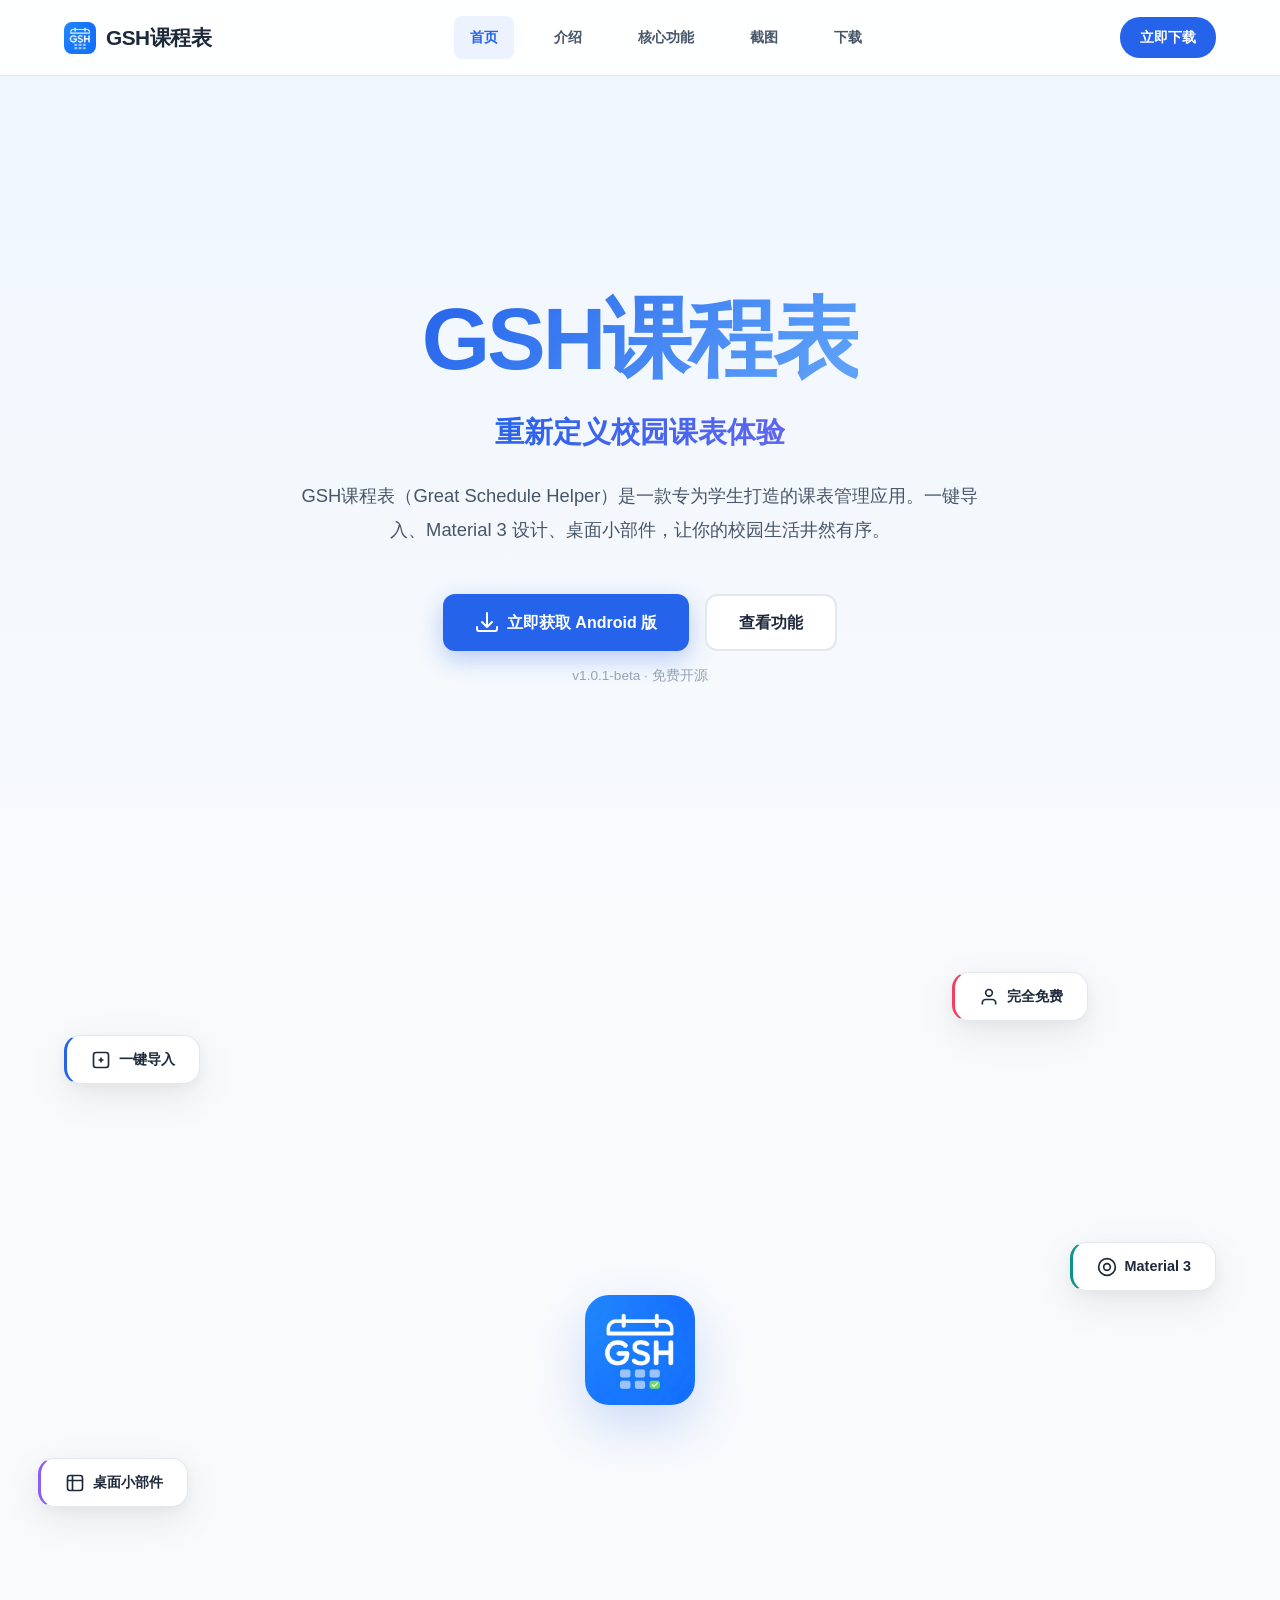
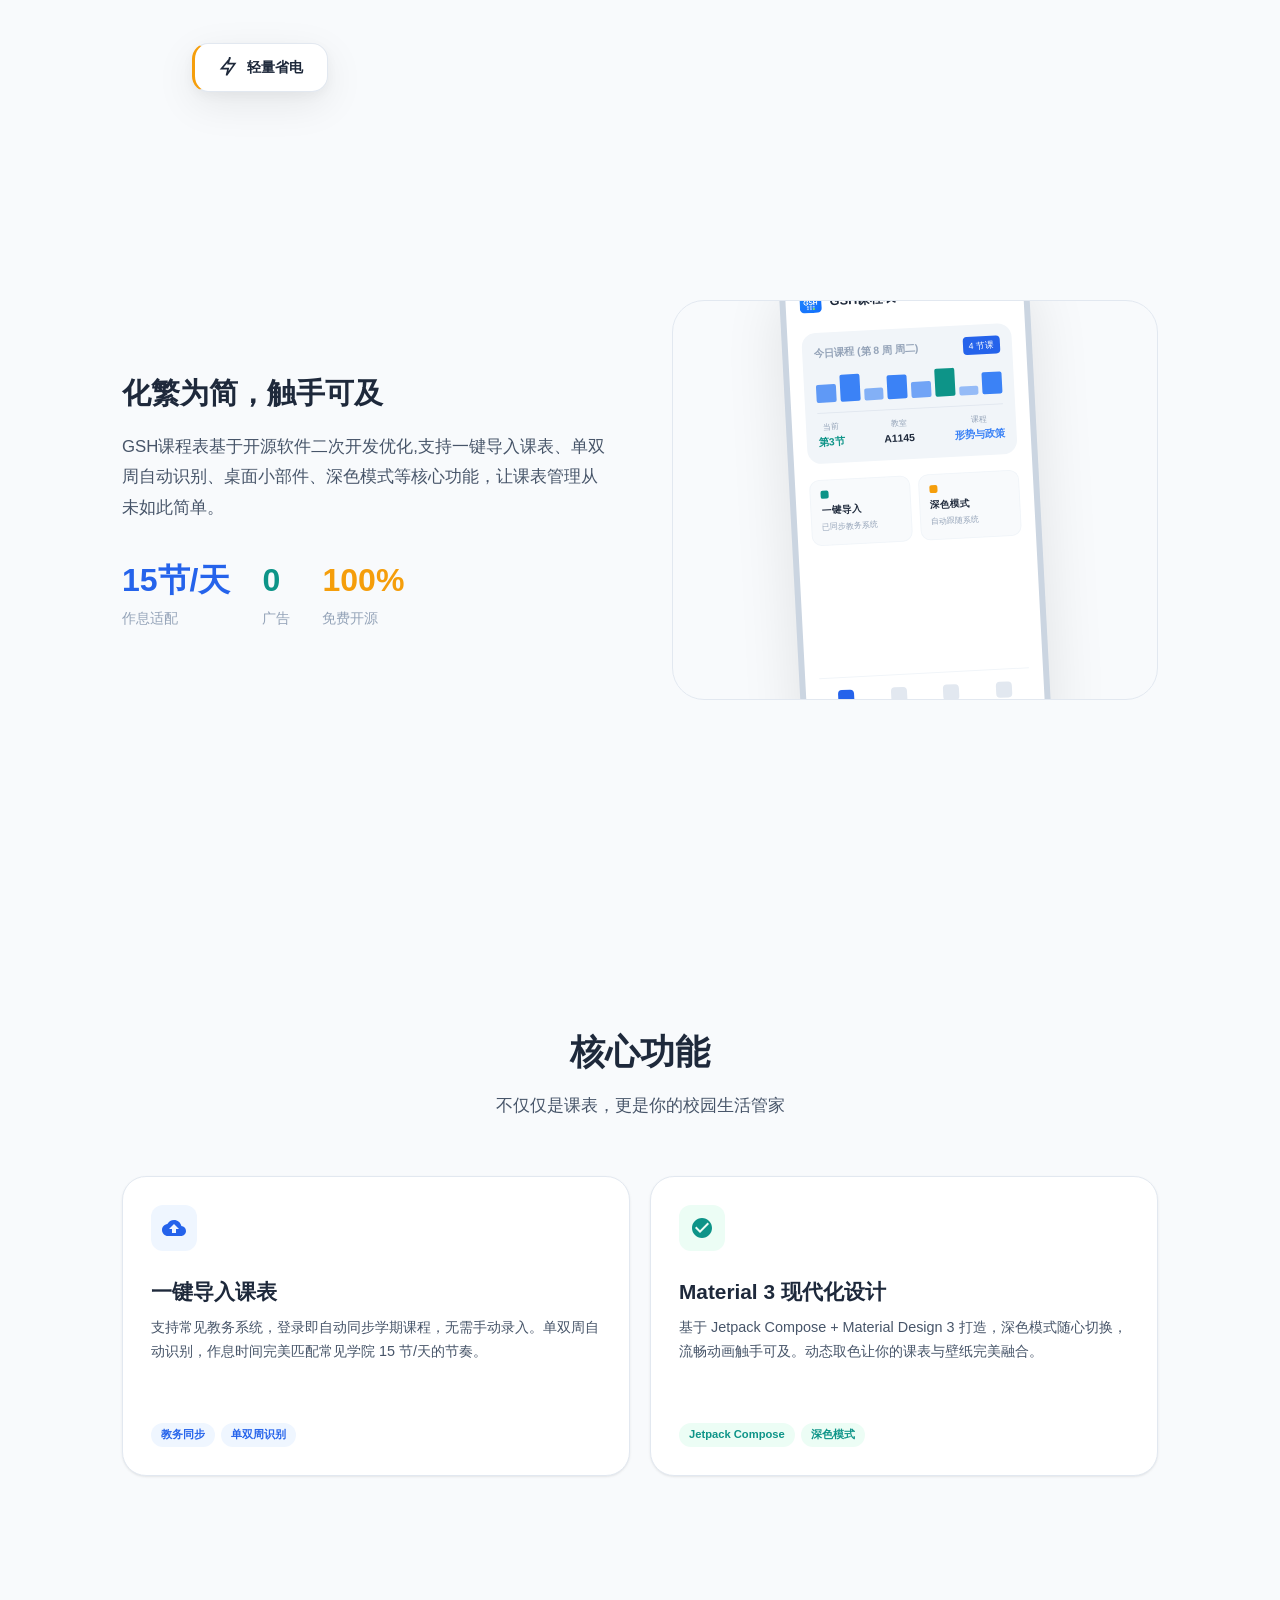
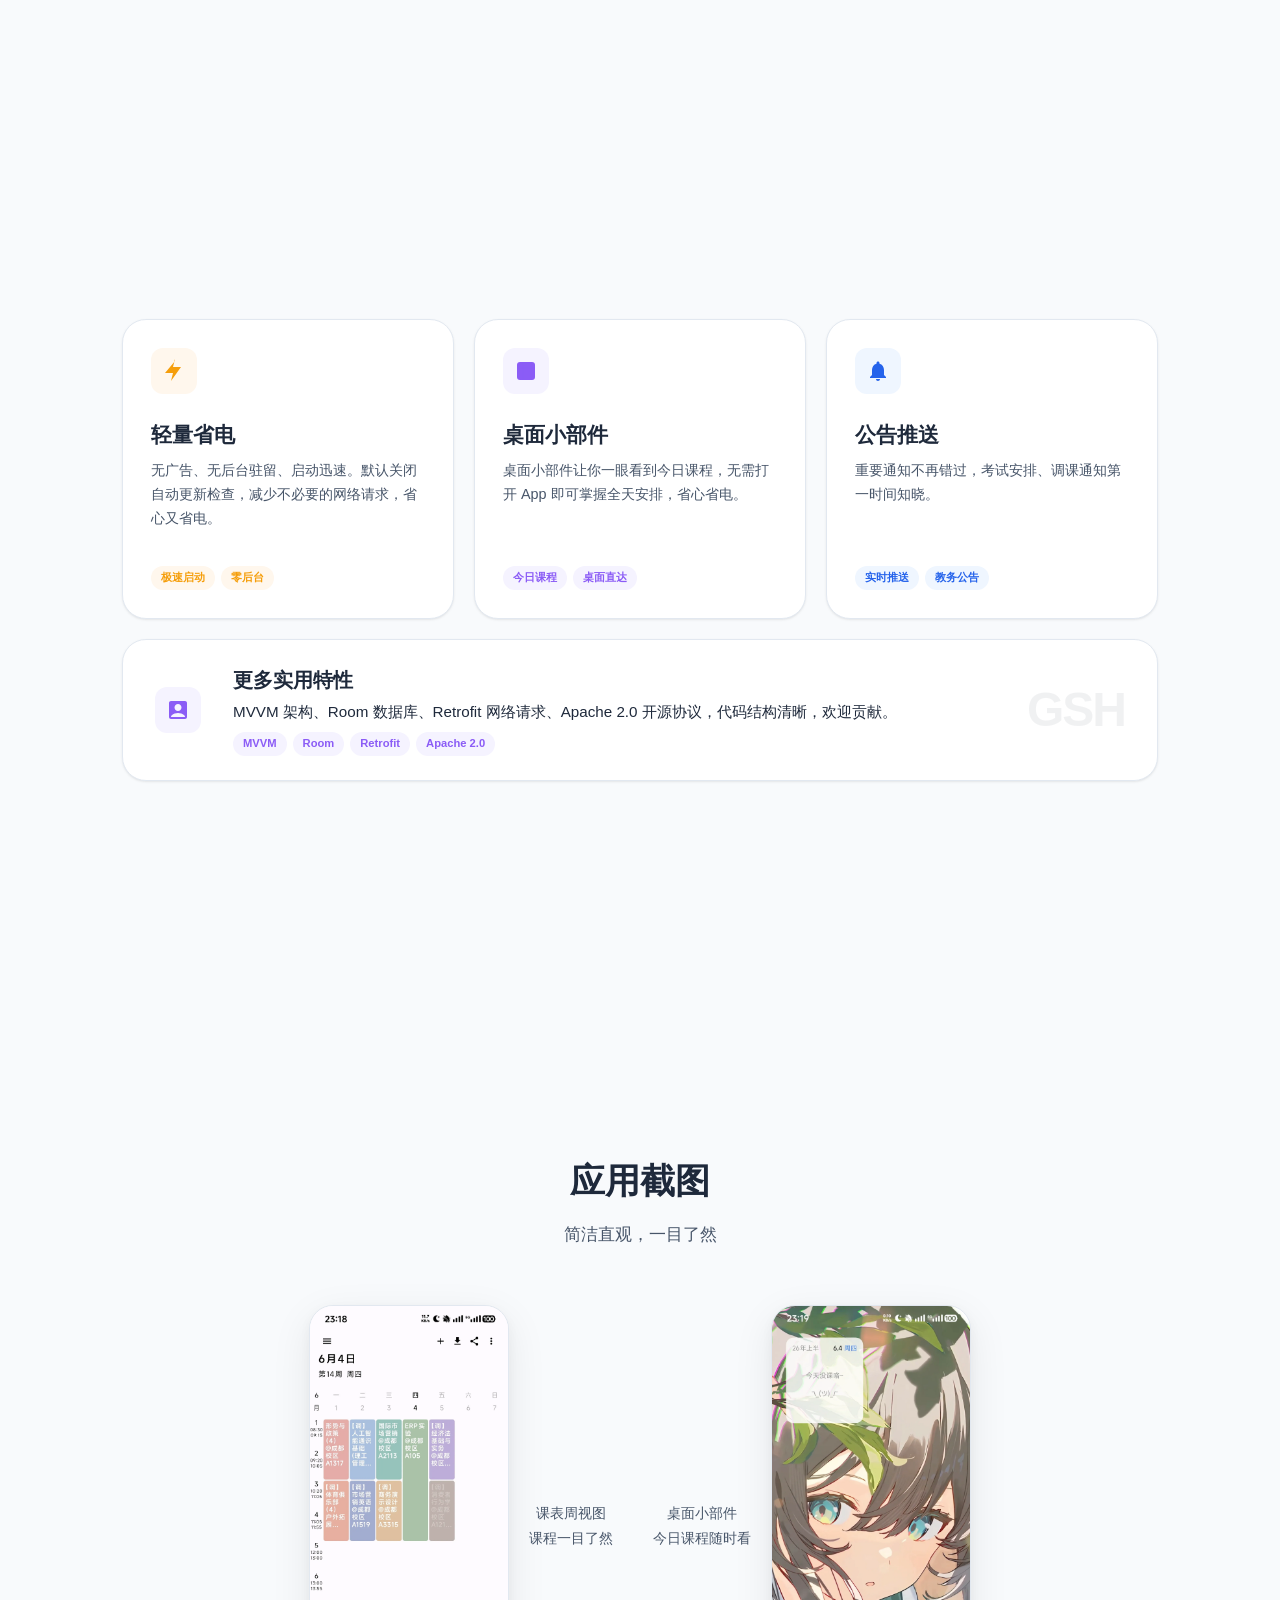
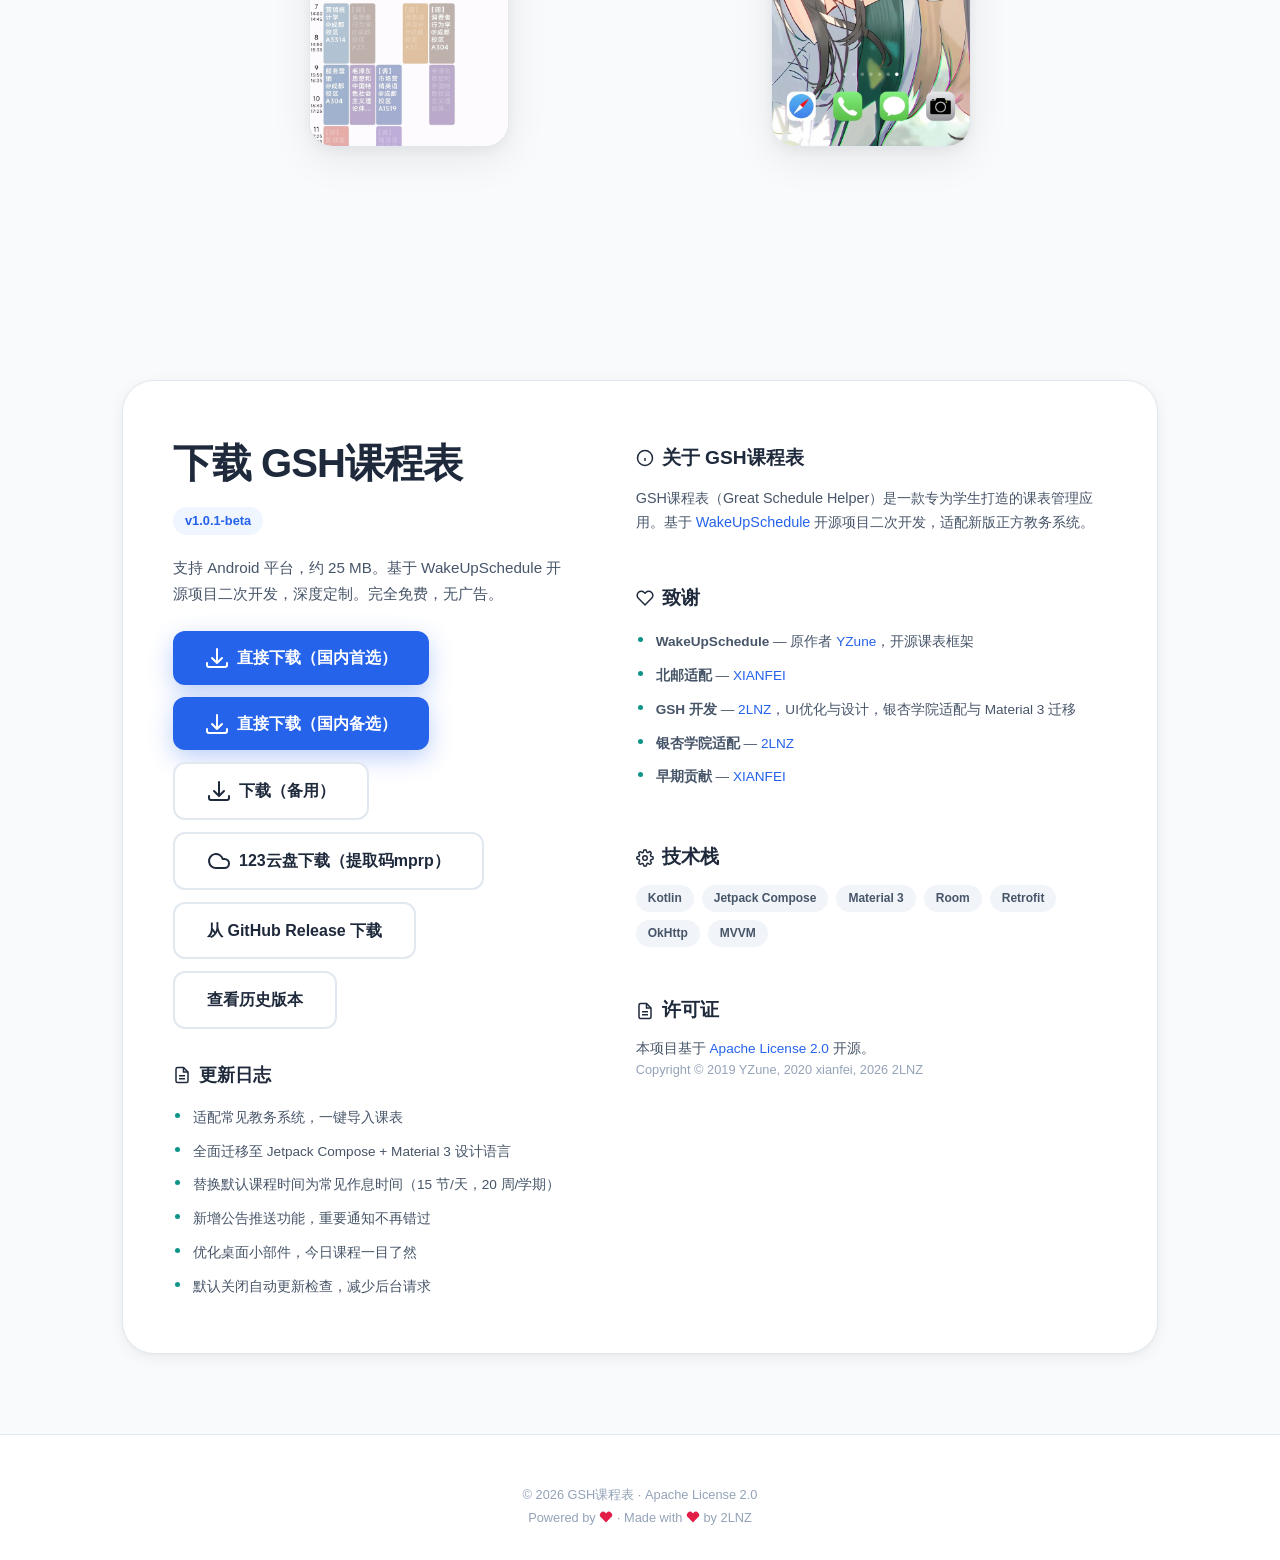
==== docs/index.html @ 8ae4bc7a "官网维护" ====
<!DOCTYPE html>
<html lang="zh-CN">
<head>
  <meta charset="UTF-8">
  <meta name="viewport" content="width=device-width, initial-scale=1.0">
  <meta name="description" content="GSH课程表 — Great Schedule Helper，你的课表助手。一键导入课表，Material 3 设计，轻量省电。">
  <meta property="og:title" content="GSH课程表 — Great Schedule Helper">
  <meta property="og:description" content="你的课表助手，一键导入，Material 3 设计，轻量省电。">
  <meta property="og:image" content="assets/logo.webp">
  <meta property="og:type" content="website">
  <title>GSH课程表 — Great Schedule</title>
  <link rel="icon" type="image/webp" href="assets/logo.webp">
  <!-- Preconnect to external origins -->
  <link rel="preconnect" href="https://apk.2lnz.top">
  <link rel="preconnect" href="https://gsh.2lnz.top">
  <link rel="preconnect" href="https://home.2lnz.top">
  <!-- Preload critical resources -->
  <link rel="preload" href="assets/logo.webp" as="image">
  <link rel="preload" href="css/style.css" as="style">
  <link rel="stylesheet" href="css/style.css">
</head>
<body>

  <!-- Loading Screen -->
  <div class="loader" id="loader">
    <div class="loader-content">
      <span class="loader-text">Welcome<br>Greater Schedule</span>
    </div>
  </div>
  <script>
    // Inline loader close — guaranteed to run, no external dependency
    (function(){
      var l = document.getElementById('loader');
      var done = false;
      function hide() {
        if (done || !l) return;
        done = true;
        l.classList.add('hidden');
        document.body.style.overflow = '';
        setTimeout(function(){ if (l.parentNode) l.parentNode.removeChild(l); }, 600);
      }
      window.addEventListener('load', function(){ setTimeout(hide, 400); });
      setTimeout(hide, 2500);
    })();
  </script>

  <!-- Navigation -->
  <nav class="nav" id="nav">
    <a href="#hero-text" class="nav-brand">
      <img src="assets/logo.webp" alt="GSH" class="nav-logo-img" width="32" height="32">
      <span>GSH课程表</span>
    </a>
    <div class="nav-links" id="navLinks">
      <a href="#hero-text" class="active">首页</a>
      <a href="#about">介绍</a>
      <a href="#features-1">核心功能</a>
      <a href="#screenshots">截图</a>
      <a href="#download-about">下载</a>
    </div>
    <a href="#download-about" class="nav-dl-btn nav-dl-btn-desktop">立即下载</a>
    <button class="hamburger" id="hamburger" aria-label="菜单">
      <span></span><span></span><span></span>
    </button>
  </nav>
  <div class="mobile-nav-overlay" id="mobileOverlay">
    <div class="mobile-nav-panel">
      <a href="#hero-text">首页</a>
      <a href="#about">介绍</a>
      <a href="#features-1">核心功能</a>
      <a href="#screenshots">截图</a>
      <a href="#download-about">下载</a>
      <a href="#download-about" class="mobile-dl-btn">立即下载</a>
    </div>
  </div>

  <main>
    <!-- ====== Page 1: Hero Text ====== -->
    <section id="hero-text" class="hero-text">
      <div class="container">
        <h1><span class="gradient-text">GSH课程表</span></h1>
        <h2>重新定义校园课表体验</h2>
        <p>
          GSH课程表（Great Schedule Helper）是一款专为学生打造的课表管理应用。一键导入、Material 3 设计、桌面小部件，让你的校园生活井然有序。
        </p>
        <div class="cta-container">
          <a href="#download-about" class="btn-primary">
            <svg width="24" height="24" viewBox="0 0 24 24" fill="none" stroke="currentColor" stroke-width="2" stroke-linecap="round" stroke-linejoin="round">
              <path d="M12 17V3m-5 9 5 5 5-5M2 17v2a2 2 0 0 0 2 2h16a2 2 0 0 0 2-2v-2"/>
            </svg>
            立即获取 Android 版
          </a>
          <a href="#features-1" class="btn-secondary">查看功能</a>
        </div>
        <span class="hero-version">v1.0.1-beta · 免费开源</span>
      </div>
    </section>

    <!-- ====== Page 2: Hero Visual ====== -->
    <section id="hero-visual" class="hero-visual-section">
      <div class="container">
        <div class="hero-visual">
          <img src="assets/logo.webp" alt="GSH" class="hero-logo-large" width="110" height="110" fetchpriority="high">
          <div class="feature-badge badge-1">
            <svg width="20" height="20" viewBox="0 0 24 24" fill="none" stroke="currentColor" stroke-width="2"><rect x="3" y="3" width="18" height="18" rx="3"/><path d="M9 12h6M12 9v6"/></svg>
            一键导入
          </div>
          <div class="feature-badge badge-2">
            <svg width="20" height="20" viewBox="0 0 24 24" fill="none" stroke="currentColor" stroke-width="2"><circle cx="12" cy="12" r="10"/><circle cx="12" cy="12" r="4"/></svg>
            Material 3
          </div>
          <div class="feature-badge badge-3">
            <svg width="20" height="20" viewBox="0 0 24 24" fill="none" stroke="currentColor" stroke-width="2"><path d="M13 2L3 14h8l-2 8 10-14h-8l2-8z"/></svg>
            轻量省电
          </div>
          <div class="feature-badge badge-4">
            <svg width="20" height="20" viewBox="0 0 24 24" fill="none" stroke="currentColor" stroke-width="2"><rect x="3" y="3" width="18" height="18" rx="3"/><path d="M3 9h18M9 3v18"/></svg>
            桌面小部件
          </div>
          <div class="feature-badge badge-5">
            <svg width="20" height="20" viewBox="0 0 24 24" fill="none" stroke="currentColor" stroke-width="2"><path d="M20 21v-2a4 4 0 0 0-4-4H8a4 4 0 0 0-4 4v2"/><circle cx="12" cy="7" r="4"/></svg>
            完全免费
          </div>
        </div>
      </div>
    </section>

    <!-- ====== Page 3: About / 介绍 ====== -->
    <section id="about" class="section-padding fade-in">
      <div class="container">
        <div class="about-grid">
          <div>
            <h3>化繁为简，触手可及</h3>
            <p>
              GSH课程表基于开源软件二次开发优化,支持一键导入课表、单双周自动识别、桌面小部件、深色模式等核心功能，让课表管理从未如此简单。
            </p>
            <div class="about-stats">
              <div>
                <div class="stat-value blue">15节/天</div>
                <div class="stat-label">作息适配</div>
              </div>
              <div>
                <div class="stat-value green">0</div>
                <div class="stat-label">广告</div>
              </div>
              <div>
                <div class="stat-value yellow">100%</div>
                <div class="stat-label">免费开源</div>
              </div>
            </div>
          </div>
          <div class="about-phone-mockup">
            <div class="phone-frame">
              <div class="phone-screen-header">
                <div style="display:flex;align-items:center;gap:8px;">
                  <img src="assets/logo.webp" alt="" class="app-icon-sm" width="22" height="22" loading="lazy">
                  <span>GSH课程表</span>
                </div>
                <div class="phone-screen-dots">
                  <div></div><div></div>
                </div>
              </div>
              <div class="phone-schedule-card">
                <div class="card-header">
                  <span>今日课程 (第 8 周 周二)</span>
                  <span class="badge">4 节课</span>
                </div>
                <div style="display:flex;gap:4px;height:30px;align-items:flex-end;margin-bottom:10px;">
                  <div style="flex:1;height:60%;background:#3B82F6;border-radius:2px;opacity:0.8;"></div>
                  <div style="flex:1;height:90%;background:#3B82F6;border-radius:2px;"></div>
                  <div style="flex:1;height:40%;background:#3B82F6;border-radius:2px;opacity:0.6;"></div>
                  <div style="flex:1;height:80%;background:#3B82F6;border-radius:2px;"></div>
                  <div style="flex:1;height:55%;background:#3B82F6;border-radius:2px;opacity:0.7;"></div>
                  <div style="flex:1;height:95%;background:#0D9488;border-radius:2px;"></div>
                  <div style="flex:1;height:30%;background:#3B82F6;border-radius:2px;opacity:0.5;"></div>
                  <div style="flex:1;height:75%;background:#3B82F6;border-radius:2px;"></div>
                </div>
                <div class="phone-schedule-row">
                  <div>
                    <p>当前</p>
                    <p style="color:#0D9488;">第3节</p>
                  </div>
                  <div>
                    <p>教室</p>
                    <p>A1145</p>
                  </div>
                  <div>
                    <p>课程</p>
                    <p style="color:#3B82F6;">形势与政策</p>
                  </div>
                </div>
              </div>
              <div class="phone-quick-actions">
                <div class="phone-quick-action">
                  <div class="dot dot-green"></div>
                  <span>一键导入</span>
                  <span>已同步教务系统</span>
                </div>
                <div class="phone-quick-action">
                  <div class="dot dot-yellow"></div>
                  <span>深色模式</span>
                  <span>自动跟随系统</span>
                </div>
              </div>
              <div class="phone-bottom-nav">
                <div class="active"></div>
                <div></div>
                <div></div>
                <div></div>
              </div>
            </div>
          </div>
        </div>
      </div>
    </section>

    <!-- ====== Page 4: Features Row 1 (一键导入 + Material 3) ====== -->
    <section id="features-1" class="features-page">
      <div class="container">
        <div class="section-title fade-in">
          <h2>核心功能</h2>
          <p>不仅仅是课表，更是你的校园生活管家</p>
        </div>
        <div class="grid-features">
          <div class="feature-card card-6 fade-in">
            <div class="feature-icon blue">
              <svg width="24" height="24" viewBox="0 0 24 24" fill="currentColor"><path d="M19.35 10.04C18.67 6.59 15.64 4 12 4 9.11 4 6.6 5.64 5.35 8.04 2.34 8.36 0 10.91 0 14c0 3.31 2.69 6 6 6h13c2.76 0 5-2.24 5-5 0-2.64-2.05-4.78-4.65-4.96zM14 13v4h-4v-4H7l5-5 5 5h-3z"/></svg>
            </div>
            <h3>一键导入课表</h3>
            <p>支持常见教务系统，登录即自动同步学期课程，无需手动录入。单双周自动识别，作息时间完美匹配常见学院 15 节/天的节奏。</p>
            <div class="feature-tags">
              <span class="tag tag-blue">教务同步</span>
              <span class="tag tag-blue">单双周识别</span>
            </div>
          </div>
          <div class="feature-card card-6 fade-in">
            <div class="feature-icon green">
              <svg width="24" height="24" viewBox="0 0 24 24" fill="currentColor"><path d="M12 2C6.48 2 2 6.48 2 12s4.48 10 10 10 10-4.48 10-10S17.52 2 12 2zm-2 15l-5-5 1.41-1.41L10 14.17l7.59-7.59L19 8l-9 9z"/></svg>
            </div>
            <h3>Material 3 现代化设计</h3>
            <p>基于 Jetpack Compose + Material Design 3 打造，深色模式随心切换，流畅动画触手可及。动态取色让你的课表与壁纸完美融合。</p>
            <div class="feature-tags">
              <span class="tag tag-green">Jetpack Compose</span>
              <span class="tag tag-green">深色模式</span>
            </div>
          </div>
        </div>
      </div>
    </section>

    <!-- ====== Page 5: Features Row 2 (轻量省电 + 桌面小部件 + 公告推送 + 更多) ====== -->
    <section id="features-2" class="features-page">
      <div class="container">
        <div class="grid-features">
          <div class="feature-card card-4 fade-in">
            <div class="feature-icon orange">
              <svg width="24" height="24" viewBox="0 0 24 24" fill="currentColor"><path d="M13 2L3 14h8l-2 8 10-14h-8l2-8z"/></svg>
            </div>
            <h3>轻量省电</h3>
            <p>无广告、无后台驻留、启动迅速。默认关闭自动更新检查，减少不必要的网络请求，省心又省电。</p>
            <div class="feature-tags">
              <span class="tag tag-orange">极速启动</span>
              <span class="tag tag-orange">零后台</span>
            </div>
          </div>
          <div class="feature-card card-4 fade-in">
            <div class="feature-icon purple">
              <svg width="24" height="24" viewBox="0 0 24 24" fill="currentColor"><rect x="3" y="3" width="18" height="18" rx="3"/><path d="M3 9h18M9 3v18" fill="none" stroke="currentColor" stroke-width="1.5"/></svg>
            </div>
            <h3>桌面小部件</h3>
            <p>桌面小部件让你一眼看到今日课程，无需打开 App 即可掌握全天安排，省心省电。</p>
            <div class="feature-tags">
              <span class="tag tag-purple">今日课程</span>
              <span class="tag tag-purple">桌面直达</span>
            </div>
          </div>
          <div class="feature-card card-4 fade-in">
            <div class="feature-icon blue">
              <svg width="24" height="24" viewBox="0 0 24 24" fill="currentColor"><path d="M12 22c1.1 0 2-.9 2-2h-4c0 1.1.89 2 2 2zm6-6v-5c0-3.07-1.64-5.64-4.5-6.32V4c0-.83-.67-1.5-1.5-1.5s-1.5.67-1.5 1.5v.68C7.63 5.36 6 7.92 6 11v5l-2 2v1h16v-1l-2-2z"/></svg>
            </div>
            <h3>公告推送</h3>
            <p>重要通知不再错过，考试安排、调课通知第一时间知晓。</p>
            <div class="feature-tags">
              <span class="tag tag-blue">实时推送</span>
              <span class="tag tag-blue">教务公告</span>
            </div>
          </div>
          <div class="feature-card card-12 fade-in" style="min-height:auto;padding:1.5rem 2rem;">
            <div style="display:flex;align-items:center;width:100%;gap:2rem;">
              <div class="feature-icon purple" style="margin-bottom:0;">
                <svg width="24" height="24" viewBox="0 0 24 24" fill="currentColor"><path d="M19 3H5c-1.1 0-2 .9-2 2v14c0 1.1.9 2 2 2h14c1.1 0 2-.9 2-2V5c0-1.1-.9-2-2-2zm-7 3c1.93 0 3.5 1.57 3.5 3.5S13.93 13 12 13s-3.5-1.57-3.5-3.5S10.07 6 12 6zm7 13H5v-.23c0-.62.28-1.2.76-1.58C7.47 15.82 9.64 15 12 15s4.53.82 6.24 2.19c.48.38.76.97.76 1.58V19z"/></svg>
              </div>
              <div style="flex:1;">
                <h3 style="font-size:1.25rem;margin-bottom:0.25rem;">更多实用特性</h3>
                <p style="margin-bottom:8px;font-size:0.95rem;">MVVM 架构、Room 数据库、Retrofit 网络请求、Apache 2.0 开源协议，代码结构清晰，欢迎贡献。</p>
                <div class="feature-tags">
                  <span class="tag tag-purple">MVVM</span>
                  <span class="tag tag-purple">Room</span>
                  <span class="tag tag-purple">Retrofit</span>
                  <span class="tag tag-purple">Apache 2.0</span>
                </div>
              </div>
              <span style="font-weight:900;opacity:0.06;font-size:3rem;line-height:1;letter-spacing:-2px;flex-shrink:0;color:#1E293B;">GSH</span>
            </div>
          </div>
        </div>
      </div>
    </section>

    <!-- ====== Page 6: Screenshots ====== -->
    <section id="screenshots" class="snap-page">
      <div class="container">
        <div class="section-title fade-in">
          <h2>应用截图</h2>
          <p>简洁直观，一目了然</p>
        </div>
        <div class="screenshots-row">
          <div class="shot-group">
            <div class="screenshot-card">
              <img src="assets/001.webp" alt="GSH课程表 截图一" width="200" height="356" loading="lazy" onerror="this.style.display='none';this.nextElementSibling.style.display='flex'">
              <div class="screenshot-placeholder" style="display:none">001.jpg</div>
            </div>
            <div class="shot-label">课表周视图<br>课程一目了然</div>
          </div>
          <div class="shot-group">
            <div class="shot-label">桌面小部件<br>今日课程随时看</div>
            <div class="screenshot-card">
              <img src="assets/002.webp" alt="GSH课程表 截图二" width="200" height="356" loading="lazy" onerror="this.style.display='none';this.nextElementSibling.style.display='flex'">
              <div class="screenshot-placeholder" style="display:none">002.jpg</div>
            </div>
          </div>
        </div>
      </div>
    </section>

    <!-- ====== Page 7: Download + About ====== -->
    <section id="download-about" class="snap-page">
      <div class="container">
        <div class="final-download-grid fade-in">
          <!-- Left: Download -->
          <div class="download-info">
            <h2>下载 GSH课程表</h2>
            <span class="version-badge">v1.0.1-beta</span>
            <p>
              支持 Android 平台，约 25 MB。基于 WakeUpSchedule 开源项目二次开发，深度定制。完全免费，无广告。
            </p>
            <div class="download-actions">
              <a href="https://apk.2lnz.top/%E5%BD%93%E5%89%8D%E7%89%88%E6%9C%AC.apk" class="btn-primary" target="_blank" rel="noopener">
                <svg width="24" height="24" viewBox="0 0 24 24" fill="none" stroke="currentColor" stroke-width="2" stroke-linecap="round" stroke-linejoin="round"><path d="M12 17V3m-5 9 5 5 5-5M2 17v2a2 2 0 0 0 2 2h16a2 2 0 0 0 2-2v-2"/></svg>
                直接下载（国内首选）
              </a>
              <a href="https://gsh.2lnz.top/%E6%9C%80%E6%96%B0%E7%89%88%E6%9C%AC.apk" class="btn-primary" target="_blank" rel="noopener">
                <svg width="24" height="24" viewBox="0 0 24 24" fill="none" stroke="currentColor" stroke-width="2" stroke-linecap="round" stroke-linejoin="round"><path d="M12 17V3m-5 9 5 5 5-5M2 17v2a2 2 0 0 0 2 2h16a2 2 0 0 0 2-2v-2"/></svg>
                直接下载（国内备选）
              </a>
              <a href="https://home.2lnz.top/%E6%9C%80%E6%96%B0%E7%89%88%E6%9C%AC.apk" class="btn-secondary" target="_blank" rel="noopener">
                <svg width="24" height="24" viewBox="0 0 24 24" fill="none" stroke="currentColor" stroke-width="2" stroke-linecap="round" stroke-linejoin="round"><path d="M12 17V3m-5 9 5 5 5-5M2 17v2a2 2 0 0 0 2 2h16a2 2 0 0 0 2-2v-2"/></svg>
                下载（备用）
              </a>
              <a href="https://1840645731.share.123865.com/123pan/wdkNTd-t0sP?" class="btn-secondary" target="_blank" rel="noopener">
                <svg width="24" height="24" viewBox="0 0 24 24" fill="none" stroke="currentColor" stroke-width="2" stroke-linecap="round" stroke-linejoin="round"><path d="M17.5 19H9a7 7 0 1 1 6.71-9h1.79a4.5 4.5 0 1 1 0 9Z"/></svg>
                123云盘下载（提取码mprp）
              </a>
              <a href="https://github.com/2lnz/GSH_GreatSchedule/releases/latest" class="btn-secondary" target="_blank" rel="noopener">从 GitHub Release 下载</a>
              <a href="https://github.com/2lnz/GSH_GreatSchedule/releases" class="btn-secondary" target="_blank" rel="noopener">查看历史版本</a>
            </div>
            <div style="margin-top:2rem;">
              <h3 style="font-size:1.1rem;font-weight:700;margin-bottom:0.75rem;display:flex;align-items:center;gap:8px;"><svg width="18" height="18" viewBox="0 0 24 24" fill="none" stroke="currentColor" stroke-width="2"><path d="M14 2H6a2 2 0 0 0-2 2v16a2 2 0 0 0 2 2h12a2 2 0 0 0 2-2V8z"/><polyline points="14 2 14 8 20 8"/><line x1="16" y1="13" x2="8" y2="13"/><line x1="16" y1="17" x2="8" y2="17"/></svg>更新日志</h3>
              <ul class="changelog">
                <li>适配常见教务系统，一键导入课表</li>
                <li>全面迁移至 Jetpack Compose + Material 3 设计语言</li>
                <li>替换默认课程时间为常见作息时间（15 节/天，20 周/学期）</li>
                <li>新增公告推送功能，重要通知不再错过</li>
                <li>优化桌面小部件，今日课程一目了然</li>
                <li>默认关闭自动更新检查，减少后台请求</li>
              </ul>
            </div>
          </div>

          <!-- Right: About -->
          <div class="download-extras">
            <div>
              <h3 style="display:flex;align-items:center;gap:8px;"><svg width="18" height="18" viewBox="0 0 24 24" fill="none" stroke="currentColor" stroke-width="2"><circle cx="12" cy="12" r="10"/><line x1="12" y1="16" x2="12" y2="12"/><line x1="12" y1="8" x2="12.01" y2="8"/></svg>关于 GSH课程表</h3>
              <p style="color:var(--text-secondary);font-size:0.9rem;line-height:1.7;">
                GSH课程表（Great Schedule Helper）是一款专为学生打造的课表管理应用。基于 <a href="https://github.com/YZune/WakeUpSchedule" target="_blank" rel="noopener">WakeUpSchedule</a> 开源项目二次开发，适配新版正方教务系统。
              </p>
            </div>
            <div>
              <h3 style="display:flex;align-items:center;gap:8px;"><svg width="18" height="18" viewBox="0 0 24 24" fill="none" stroke="currentColor" stroke-width="2"><path d="M20.84 4.61a5.5 5.5 0 0 0-7.78 0L12 5.67l-1.06-1.06a5.5 5.5 0 0 0-7.78 7.78l1.06 1.06L12 21.23l7.78-7.78 1.06-1.06a5.5 5.5 0 0 0 0-7.78z"/></svg>致谢</h3>
              <ul class="changelog">
                <li><strong>WakeUpSchedule</strong> — 原作者 <a href="https://github.com/YZune" target="_blank" rel="noopener">YZune</a>，开源课表框架</li>
                <li><strong>北邮适配</strong> — <a href="https://github.com/wangxianfei2002" target="_blank" rel="noopener">XIANFEI</a></li>
                <li><strong>GSH 开发</strong> — <a href="https://github.com/2lnz" target="_blank" rel="noopener">2LNZ</a>，UI优化与设计，银杏学院适配与 Material 3 迁移</li>
                <li><strong>银杏学院适配</strong> — <a href="https://github.com/2lnz" target="_blank" rel="noopener">2LNZ</a></li>
                <li><strong>早期贡献</strong> — <a href="https://github.com/wangxianfei2002" target="_blank" rel="noopener">XIANFEI</a></li>
              </ul>
            </div>
            <div>
              <h3 style="display:flex;align-items:center;gap:8px;"><svg width="18" height="18" viewBox="0 0 24 24" fill="none" stroke="currentColor" stroke-width="2"><circle cx="12" cy="12" r="3"/><path d="M19.4 15a1.65 1.65 0 0 0 .33 1.82l.06.06a2 2 0 0 1-2.83 2.83l-.06-.06a1.65 1.65 0 0 0-1.82-.33 1.65 1.65 0 0 0-1 1.51V21a2 2 0 0 1-4 0v-.09A1.65 1.65 0 0 0 9 19.4a1.65 1.65 0 0 0-1.82.33l-.06.06a2 2 0 0 1-2.83-2.83l.06-.06A1.65 1.65 0 0 0 4.68 15a1.65 1.65 0 0 0-1.51-1H3a2 2 0 0 1 0-4h.09A1.65 1.65 0 0 0 4.6 9a1.65 1.65 0 0 0-.33-1.82l-.06-.06a2 2 0 0 1 2.83-2.83l.06.06A1.65 1.65 0 0 0 9 4.68a1.65 1.65 0 0 0 1-1.51V3a2 2 0 0 1 4 0v.09a1.65 1.65 0 0 0 1 1.51 1.65 1.65 0 0 0 1.82-.33l.06-.06a2 2 0 0 1 2.83 2.83l-.06.06A1.65 1.65 0 0 0 19.4 9a1.65 1.65 0 0 0 1.51 1H21a2 2 0 0 1 0 4h-.09a1.65 1.65 0 0 0-1.51 1z"/></svg>技术栈</h3>
              <div class="tech-tags">
                <span class="tech-tag">Kotlin</span>
                <span class="tech-tag">Jetpack Compose</span>
                <span class="tech-tag">Material 3</span>
                <span class="tech-tag">Room</span>
                <span class="tech-tag">Retrofit</span>
                <span class="tech-tag">OkHttp</span>
                <span class="tech-tag">MVVM</span>
              </div>
            </div>
            <div>
              <h3 style="display:flex;align-items:center;gap:8px;"><svg width="18" height="18" viewBox="0 0 24 24" fill="none" stroke="currentColor" stroke-width="2"><path d="M14 2H6a2 2 0 0 0-2 2v16a2 2 0 0 0 2 2h12a2 2 0 0 0 2-2V8z"/><polyline points="14 2 14 8 20 8"/><line x1="16" y1="13" x2="8" y2="13"/><line x1="16" y1="17" x2="8" y2="17"/></svg>许可证</h3>
              <p style="color:var(--text-secondary);font-size:0.85rem;">本项目基于 <a href="https://www.apache.org/licenses/LICENSE-2.0" target="_blank" rel="noopener">Apache License 2.0</a> 开源。</p>
              <p style="color:var(--text-muted);font-size:0.8rem;">Copyright © 2019 YZune, 2020 xianfei, 2026 2LNZ</p>
            </div>
          </div>
        </div>
      </div>
    </section>
  </main>

  <!-- Footer -->
  <footer class="footer">
    <p>© 2026 GSH课程表 · Apache License 2.0</p>
    <p>Powered by  <svg width="14" height="14" viewBox="0 0 24 24" fill="#E11D48" stroke="none" style="display:inline;vertical-align:-2px;"><path d="M20.84 4.61a5.5 5.5 0 0 0-7.78 0L12 5.67l-1.06-1.06a5.5 5.5 0 0 0-7.78 7.78l1.06 1.06L12 21.23l7.78-7.78 1.06-1.06a5.5 5.5 0 0 0 0-7.78z"/></svg> </a> · Made with <svg width="14" height="14" viewBox="0 0 24 24" fill="#E11D48" stroke="none" style="display:inline;vertical-align:-2px;"><path d="M20.84 4.61a5.5 5.5 0 0 0-7.78 0L12 5.67l-1.06-1.06a5.5 5.5 0 0 0-7.78 7.78l1.06 1.06L12 21.23l7.78-7.78 1.06-1.06a5.5 5.5 0 0 0 0-7.78z"/></svg> by <a href="https://github.com/2lnz" target="_blank" rel="noopener">2LNZ</a></p>
  </footer>

  <script src="js/main.js" defer>
</body>
</html>
---- docs/css/style.css ----
/* ===== CSS Variables ===== */
:root {
  --primary: #2563EB;
  --primary-light: #3B82F6;
  --primary-dark: #1D4ED8;
  --accent-green: #0D9488;
  --accent-amber: #F59E0B;
  --accent-rose: #F43F5E;
  --accent-violet: #8B5CF6;
  --bg: #F8FAFC;
  --bg-card: #FFFFFF;
  --text-main: #1E293B;
  --text-secondary: #475569;
  --text-muted: #94A3B8;
  --border: #E2E8F0;
  --border-light: #F1F5F9;
  --shadow-sm: 0 1px 3px rgba(0,0,0,0.06), 0 1px 2px rgba(0,0,0,0.04);
  --shadow: 0 4px 16px rgba(0,0,0,0.06), 0 1px 4px rgba(0,0,0,0.04);
  --shadow-lg: 0 12px 40px rgba(0,0,0,0.08), 0 4px 12px rgba(0,0,0,0.04);
  --shadow-xl: 0 25px 60px rgba(0,0,0,0.1);
  --radius-sm: 10px;
  --radius: 16px;
  --radius-lg: 24px;
  --radius-xl: 32px;
  --transition: 0.25s cubic-bezier(0.4, 0, 0.2, 1);
  --font: 'Inter', -apple-system, BlinkMacSystemFont, 'Segoe UI', 'PingFang SC', 'Microsoft YaHei', 'Noto Sans SC', sans-serif;
}

/* ===== Reset & Base ===== */
*, *::before, *::after { margin: 0; padding: 0; box-sizing: border-box; }

/* Focus visible for keyboard nav */
:focus-visible {
  outline: 2px solid var(--primary);
  outline-offset: 2px;
  border-radius: 4px;
}

html {
  scroll-behavior: smooth;
  scroll-snap-type: y mandatory;
  /* Prevent overscroll jank on mobile */
  overscroll-behavior-y: none;
}

body {
  font-family: var(--font);
  background: var(--bg);
  color: var(--text-main);
  overflow-x: hidden;
  line-height: 1.6;
  -webkit-font-smoothing: antialiased;
}

a { color: var(--primary); text-decoration: none; transition: var(--transition); }
a:hover { color: var(--primary-dark); }
img { max-width: 100%; height: auto; display: block; }
/* Ensure explicit width/height attrs don't break responsive aspect ratio */
img[width][height] { height: auto; }

/* ===== Loading Screen ===== */
.loader {
  position: fixed;
  inset: 0;
  z-index: 9999;
  background: linear-gradient(160deg, #EFF6FF 0%, #F8FAFC 40%, #fff 100%);
  display: flex;
  align-items: center;
  justify-content: center;
  transition: opacity 0.5s ease, visibility 0.5s ease;
}

.loader.hidden {
  opacity: 0;
  visibility: hidden;
  pointer-events: none;
}

.loader-content {
  display: flex;
  flex-direction: column;
  align-items: center;
}

.loader-text {
  font-size: clamp(2rem, 6vw, 3.5rem);
  font-weight: 900;
  letter-spacing: -0.5px;
  text-align: center;
  background: linear-gradient(90deg, var(--primary) 0%, #60A5FA 100%) no-repeat;
  background-size: 0% 100%;
  -webkit-background-clip: text;
  background-clip: text;
  -webkit-text-fill-color: transparent;
  animation: textReveal 1s cubic-bezier(0.16, 1, 0.3, 1) 0.2s forwards;
}

@keyframes textReveal {
  from { background-size: 0% 100%; }
  to   { background-size: 100% 100%; }
}

.container { max-width: 1100px; width: 100%; margin: 0 auto; padding: 0 2rem; }
section { overflow-x: hidden; }

/* ===== Animations ===== */
@keyframes fadeIn {
  from { opacity: 0; transform: translateY(24px); }
  to   { opacity: 1; transform: translateY(0); }
}

@keyframes drift {
  0%, 100% { transform: translate(0, 0); }
  50%      { transform: translate(10px, -16px); }
}

.fade-in {
  animation: fadeIn 0.6s ease-out forwards;
  opacity: 0;
}

/* Respect user motion preference */
@media (prefers-reduced-motion: reduce) {
  *, *::before, *::after {
    animation-duration: 0.01ms !important;
    animation-iteration-count: 1 !important;
    transition-duration: 0.01ms !important;
  }
  html { scroll-behavior: auto; }
  .fade-in { opacity: 1; animation: none; }
  .loader-text { animation: none; -webkit-text-fill-color: var(--primary); }
}

/* ===== Navigation ===== */
.nav {
  display: flex;
  justify-content: space-between;
  align-items: center;
  padding: 1rem 5%;
  position: fixed;
  top: 0;
  left: 0;
  right: 0;
  width: 100%;
  max-width: 100vw;
  z-index: 100;
  background: rgba(255,255,255,0.92);
  border-bottom: 1px solid var(--border);
}

.nav-brand {
  display: flex;
  align-items: center;
  gap: 10px;
  font-size: 1.3rem;
  font-weight: 800;
  letter-spacing: -0.5px;
  color: var(--text-main);
}
.nav-brand:hover { text-decoration: none; color: var(--text-main); opacity: 0.8; }

.nav-logo-img { width: 32px; height: 32px; border-radius: 8px; }

.nav-links { display: flex; gap: 1.5rem; }

.nav-links a {
  color: var(--text-secondary);
  font-size: 0.9rem;
  font-weight: 600;
  text-decoration: none;
  transition: var(--transition);
  padding: 10px 16px;
  border-radius: 8px;
}
.nav-links a:hover { color: var(--primary); background: rgba(37,99,235,0.06); }
.nav-links a.active { color: var(--primary); background: rgba(37,99,235,0.08); }

.nav-dl-btn {
  padding: 10px 20px;
  background: var(--primary);
  color: #fff;
  border-radius: 20px;
  font-weight: 700;
  font-size: 0.85rem;
  transition: transform 0.25s cubic-bezier(0.34, 1.56, 0.64, 1), background 0.25s ease, box-shadow 0.25s ease;
  text-decoration: none;
}
.nav-dl-btn:hover {
  background: var(--primary-light);
  color: #fff;
  text-decoration: none;
  transform: translateY(-1px) scale(1.05);
  box-shadow: 0 4px 16px rgba(37, 99, 235, 0.35);
}
.nav-dl-btn:active { transform: scale(0.97); }

/* Hamburger menu button — hidden on desktop */
.hamburger {
  display: none;
  flex-direction: column;
  gap: 5px;
  background: none;
  border: none;
  cursor: pointer;
  padding: 8px;
  z-index: 200;
}
.hamburger span {
  display: block;
  width: 24px;
  height: 2.5px;
  background: var(--text-main);
  border-radius: 2px;
  transition: transform 0.3s ease, opacity 0.3s ease;
}
.hamburger.open span:nth-child(1) { transform: translateY(7.5px) rotate(45deg); }
.hamburger.open span:nth-child(2) { opacity: 0; }
.hamburger.open span:nth-child(3) { transform: translateY(-7.5px) rotate(-45deg); }

/* Mobile nav overlay */
.mobile-nav-overlay {
  display: none;
  position: fixed;
  inset: 0;
  z-index: 150;
  background: rgba(0,0,0,0.4);
  opacity: 0;
  transition: opacity 0.3s ease;
  pointer-events: none;
}
.mobile-nav-overlay.open {
  opacity: 1;
  pointer-events: auto;
}
.mobile-nav-panel {
  position: absolute;
  top: 0;
  right: 0;
  width: 280px;
  max-width: 85vw;
  height: 100%;
  background: #fff;
  padding: 100px 2rem 2rem;
  display: flex;
  flex-direction: column;
  gap: 0.5rem;
  transform: translateX(100%);
  transition: transform 0.35s cubic-bezier(0.4, 0, 0.2, 1);
  box-shadow: -8px 0 32px rgba(0,0,0,0.12);
}
.mobile-nav-overlay.open .mobile-nav-panel { transform: translateX(0); }
.mobile-nav-panel a {
  display: block;
  padding: 14px 16px;
  font-size: 1.1rem;
  font-weight: 600;
  color: var(--text-secondary);
  border-radius: 12px;
  transition: background 0.2s ease, color 0.2s ease;
  text-decoration: none;
}
.mobile-nav-panel a:hover { background: #F1F5F9; color: var(--primary); text-decoration: none; }
.mobile-nav-panel a.active { color: var(--primary); background: #EFF6FF; }
.mobile-nav-panel .mobile-dl-btn {
  margin-top: 1rem;
  background: var(--primary);
  color: #fff !important;
  text-align: center;
  border-radius: 12px;
  font-weight: 700;
}
.mobile-nav-panel .mobile-dl-btn:hover { background: var(--primary-light) !important; }

/* ===== Hero Text (Page 1) ===== */
.hero-text {
  padding: 200px 0 120px;
  text-align: center;
  position: relative;
  background: linear-gradient(180deg, #EFF6FF 0%, #F8FAFC 100%);
  scroll-snap-align: start;
  min-height: 100vh;
  display: flex;
  align-items: center;
  justify-content: center;
  max-width: 100vw;
  overflow-x: hidden;
}
.hero-text .container {
  display: flex;
  flex-direction: column;
  align-items: center;
}

.hero-text h1 {
  font-size: clamp(3rem, 9vw, 5.5rem);
  line-height: 1.05;
  font-weight: 900;
  margin-bottom: 1.5rem;
  letter-spacing: -3px;
  color: var(--text-main);
}
.hero-text h1 .gradient-text {
  background: linear-gradient(135deg, var(--primary) 0%, #60A5FA 100%);
  -webkit-background-clip: text;
  background-clip: text;
  -webkit-text-fill-color: transparent;
}

.hero-text h2 {
  font-size: clamp(1.3rem, 2.5vw, 1.8rem);
  margin-bottom: 1.5rem;
  font-weight: 700;
  background: linear-gradient(135deg, var(--primary) 0%, #6366F1 100%);
  -webkit-background-clip: text;
  background-clip: text;
  -webkit-text-fill-color: transparent;
}

.hero-text > .container > p {
  font-size: 1.15rem;
  color: var(--text-secondary);
  max-width: 700px;
  margin: 0 auto 3rem;
  line-height: 1.8;
}

/* ===== Hero Visual (Page 2) ===== */
.hero-visual-section {
  min-height: 100vh;
  display: flex;
  align-items: center;
  justify-content: center;
  scroll-snap-align: start;
  position: relative;
  overflow: hidden;
  max-width: 100vw;
}

/* Hero visual: floating badges */
.hero-visual {
  position: absolute;
  inset: 0;
  display: flex;
  align-items: center;
  justify-content: center;
}

.hero-logo-large {
  width: 110px;
  height: 110px;
  border-radius: 24px;
  box-shadow: 0 20px 50px rgba(37, 99, 235, 0.2);
  position: relative;
  z-index: 2;
  transition: transform 0.4s cubic-bezier(0.34, 1.56, 0.64, 1), box-shadow 0.35s ease;
  cursor: pointer;
}
.hero-logo-large:hover {
  transform: scale(1.1) rotate(-5deg);
  box-shadow: 0 28px 60px rgba(37, 99, 235, 0.35);
}
.hero-logo-large:active {
  transform: scale(0.95);
  transition: transform 0.1s ease;
}

.feature-badge {
  position: absolute;
  padding: 12px 24px;
  background: #fff;
  border: 1px solid var(--border);
  border-radius: 16px;
  font-weight: 700;
  font-size: 0.9rem;
  white-space: nowrap;
  display: flex;
  align-items: center;
  gap: 8px;
  box-shadow: var(--shadow-lg);
  animation: drift 4s ease-in-out infinite;
  color: var(--text-main);
  transition: transform 0.3s cubic-bezier(0.34, 1.56, 0.64, 1), box-shadow 0.3s ease, border-color 0.25s ease;
  cursor: default;
}
.feature-badge:hover {
  animation-play-state: paused;
  transform: scale(1.12);
  box-shadow: 0 20px 40px rgba(37, 99, 235, 0.18);
  border-color: var(--primary-light);
  z-index: 10;
}

.badge-1 { top: 15%; left: 5%; animation-delay: 0s; border-left: 3px solid var(--primary); }
.badge-2 { top: 38%; right: 5%; animation-delay: -1.5s; border-left: 3px solid var(--accent-green); }
.badge-3 { bottom: 12%; left: 15%; animation-delay: -3s; border-left: 3px solid var(--accent-amber); }
.badge-4 { top: 62%; left: 3%; animation-delay: -4.5s; border-left: 3px solid var(--accent-violet); }
.badge-5 { top: 8%; right: 15%; animation-delay: -2s; border-left: 3px solid var(--accent-rose); }

/* CTA */
.cta-container { display: flex; justify-content: center; gap: 1rem; flex-wrap: wrap; }

.btn-primary {
  display: inline-flex;
  align-items: center;
  gap: 8px;
  padding: 14px 32px;
  background: var(--primary);
  color: #fff;
  text-decoration: none;
  border-radius: 12px;
  font-weight: 700;
  font-size: 1rem;
  box-shadow: 0 8px 24px rgba(37, 99, 235, 0.3);
  transition: transform 0.25s cubic-bezier(0.34, 1.56, 0.64, 1), box-shadow 0.25s ease, background 0.25s ease;
  border: none;
  cursor: pointer;
}
.btn-primary:hover {
  transform: translateY(-3px) scale(1.03);
  box-shadow: 0 14px 36px rgba(37, 99, 235, 0.45);
  color: #fff;
  text-decoration: none;
  background: var(--primary-light);
}
.btn-primary:active { transform: translateY(0) scale(0.98); transition: transform 0.1s ease; }

.btn-secondary {
  display: inline-flex;
  align-items: center;
  gap: 8px;
  padding: 14px 32px;
  background: #fff;
  border: 2px solid var(--border);
  color: var(--text-main);
  text-decoration: none;
  border-radius: 12px;
  font-weight: 700;
  font-size: 1rem;
  transition: transform 0.25s ease, border-color 0.25s ease, color 0.25s ease, box-shadow 0.25s ease;
  cursor: pointer;
}
.btn-secondary:hover {
  border-color: var(--primary);
  color: var(--primary);
  text-decoration: none;
  transform: translateY(-2px);
  box-shadow: 0 4px 16px rgba(37, 99, 235, 0.12);
}
.btn-secondary:active { transform: translateY(0); }

.hero-version { display: block; font-size: 0.85rem; color: var(--text-muted); margin-top: 14px; }

/* ===== Section Common ===== */
section[id] { scroll-margin-top: 80px; }
.section-padding { padding: 100px 0; scroll-snap-align: start; max-width: 100vw; overflow-x: hidden; }

.section-title { text-align: center; margin-bottom: 3.5rem; }
.section-title h2 { font-size: 2.2rem; margin-bottom: 0.75rem; font-weight: 800; color: var(--text-main); }
.section-title p { color: var(--text-secondary); font-size: 1.05rem; }

/* ===== About Section ===== */
.about-grid {
  display: grid;
  grid-template-columns: repeat(auto-fit, minmax(300px, 1fr));
  align-items: center;
  gap: 4rem;
}
.about-grid h3 { font-size: 1.8rem; margin-bottom: 1rem; font-weight: 800; }
.about-grid > div:first-child > p { color: var(--text-secondary); font-size: 1.05rem; line-height: 1.8; }

.about-stats { margin-top: 2rem; display: flex; gap: 2rem; }
.about-stats > div {
  transition: transform 0.3s cubic-bezier(0.34, 1.56, 0.64, 1);
  cursor: default;
}
.about-stats > div:hover {
  transform: translateY(-4px) scale(1.08);
}
.about-stats > div:hover .stat-value { transition: color 0.25s ease; }
.about-stats > div:hover .stat-value.blue  { color: var(--primary-light); }
.about-stats > div:hover .stat-value.green { color: #14B8A6; }
.about-stats > div:hover .stat-value.yellow { color: #F59E0B; }
.stat-value { font-size: 2rem; font-weight: 800; }
.stat-label { color: var(--text-muted); font-size: 0.85rem; margin-top: 2px; }
.stat-value.blue  { color: var(--primary); }
.stat-value.green { color: var(--accent-green); }
.stat-value.yellow { color: var(--accent-amber); }

.about-phone-mockup {
  background: var(--bg);
  border: 1px solid var(--border);
  border-radius: var(--radius-xl);
  height: 400px;
  display: flex;
  align-items: center;
  justify-content: center;
  overflow: hidden;
}

.phone-frame {
  width: 250px;
  height: 480px;
  background: #fff;
  border: 6px solid #CBD5E1;
  border-radius: 36px;
  transform: rotate(-3deg);
  box-shadow: var(--shadow-xl);
  padding: 20px 14px;
  display: flex;
  flex-direction: column;
  transition: transform 0.4s cubic-bezier(0.34, 1.56, 0.64, 1), box-shadow 0.35s ease, border-color 0.25s ease;
  cursor: pointer;
}
.phone-frame:hover {
  transform: rotate(0deg) scale(1.03);
  border-color: var(--primary-light);
  box-shadow: 0 28px 60px rgba(37, 99, 235, 0.18);
}
.phone-frame:active {
  transform: rotate(-1deg) scale(0.98);
  transition: transform 0.1s ease;
}
.phone-screen-header { display: flex; justify-content: space-between; align-items: center; margin-bottom: 20px; }
.phone-screen-header .app-icon-sm { width: 22px; height: 22px; border-radius: 5px; }
.phone-screen-header span { font-size: 0.8rem; font-weight: 700; color: var(--text-main); }
.phone-screen-dots { display: flex; gap: 3px; }
.phone-screen-dots div { width: 3px; height: 3px; background: #94A3B8; border-radius: 50%; }

.phone-schedule-card {
  background: #F1F5F9;
  border-radius: 14px;
  padding: 12px;
  margin-bottom: 16px;
}
.phone-schedule-card .card-header { display: flex; justify-content: space-between; margin-bottom: 10px; align-items: center; }
.phone-schedule-card .card-header span:first-child { font-size: 0.65rem; color: var(--text-muted); font-weight: 600; }
.phone-schedule-card .card-header .badge { font-size: 0.55rem; background: var(--primary); color: #fff; padding: 2px 6px; border-radius: 4px; }
.phone-schedule-row { display: flex; justify-content: space-between; border-top: 1px solid #E2E8F0; padding-top: 8px; }
.phone-schedule-row > div { text-align: center; }
.phone-schedule-row p:first-child { font-size: 0.5rem; color: var(--text-muted); }
.phone-schedule-row p:last-child { font-size: 0.65rem; font-weight: 700; color: var(--text-main); }

.phone-quick-actions { display: grid; grid-template-columns: 1fr 1fr; gap: 8px; margin-bottom: 16px; }
.phone-quick-action {
  background: #F8FAFC;
  border: 1px solid var(--border-light);
  border-radius: 10px;
  padding: 10px;
  display: flex;
  flex-direction: column;
  align-items: start;
  gap: 4px;
}
.phone-quick-action .dot { width: 8px; height: 8px; border-radius: 2px; }
.dot-green  { background: var(--accent-green); }
.dot-yellow { background: var(--accent-amber); }
.phone-quick-action span:first-of-type { font-size: 0.6rem; font-weight: 700; color: var(--text-main); }
.phone-quick-action span:last-of-type { font-size: 0.5rem; color: var(--text-muted); }

.phone-bottom-nav { margin-top: auto; display: flex; justify-content: space-around; padding: 12px 0; border-top: 1px solid var(--border-light); }
.phone-bottom-nav div { width: 16px; height: 16px; border-radius: 4px; background: #E2E8F0; }
.phone-bottom-nav div.active { background: var(--primary); }

/* ===== Features Page ===== */
.features-page {
  min-height: 100vh;
  display: flex;
  align-items: center;
  scroll-snap-align: start;
  padding: 80px 0;
  max-width: 100vw;
  overflow-x: hidden;
}

/* ===== Bento Features Grid ===== */
.grid-features { display: grid; grid-template-columns: repeat(12, 1fr); gap: 1.25rem; }

.feature-card {
  background: #fff;
  border: 1px solid var(--border);
  border-radius: var(--radius-lg);
  padding: 1.75rem;
  transition: transform 0.3s cubic-bezier(0.34, 1.56, 0.64, 1), box-shadow 0.3s ease, border-color 0.25s ease;
  display: flex;
  flex-direction: column;
  min-height: 260px;
  position: relative;
  box-shadow: var(--shadow-sm);
  cursor: pointer;
}
.feature-card:hover {
  border-color: var(--primary-light);
  transform: translateY(-6px) scale(1.02);
  box-shadow: 0 20px 40px rgba(37, 99, 235, 0.12), 0 8px 16px rgba(0,0,0,0.06);
}
.feature-card:hover .feature-icon {
  transform: scale(1.1);
  box-shadow: 0 6px 16px rgba(0,0,0,0.1);
}
.feature-card:hover .feature-icon.blue   { background: #DBEAFE; }
.feature-card:hover .feature-icon.green  { background: #D1FAE5; }
.feature-card:hover .feature-icon.orange { background: #FEEBD0; }
.feature-card:hover .feature-icon.purple { background: #EBE4FF; }
.feature-card:active {
  transform: translateY(-2px) scale(0.98);
  transition: transform 0.1s ease;
}

.feature-card.card-6  { grid-column: span 6; min-height: 300px; }
.feature-card.card-4  { grid-column: span 4; min-height: 300px; }
.feature-card.card-12 { grid-column: span 12; min-height: auto; }

.feature-icon {
  width: 46px;
  height: 46px;
  border-radius: 12px;
  display: flex;
  align-items: center;
  justify-content: center;
  margin-bottom: 1.5rem;
  flex-shrink: 0;
  transition: transform 0.3s cubic-bezier(0.34, 1.56, 0.64, 1), background 0.25s ease, box-shadow 0.3s ease;
}
.feature-icon.blue   { background: #EFF6FF; color: var(--primary); }
.feature-icon.green  { background: #ECFDF5; color: var(--accent-green); }
.feature-icon.orange { background: #FFF7ED; color: var(--accent-amber); }
.feature-icon.purple { background: #F5F3FF; color: var(--accent-violet); }

.feature-card h3 { font-size: 1.3rem; margin-bottom: 0.5rem; font-weight: 800; }
.feature-card > p { font-size: 0.9rem; color: var(--text-secondary); line-height: 1.65; margin-bottom: 1rem; flex: 1; }

.feature-tags { display: flex; gap: 6px; flex-wrap: wrap; margin-top: auto; }
.tag {
  padding: 3px 10px;
  border-radius: 100px;
  font-size: 0.7rem;
  font-weight: 600;
  transition: transform 0.2s ease, box-shadow 0.2s ease, background 0.2s ease;
  cursor: default;
}
.tag:hover {
  transform: translateY(-1px) scale(1.05);
  box-shadow: 0 2px 8px rgba(0,0,0,0.08);
}
.tag-blue   { background: #EFF6FF; color: var(--primary); }
.tag-green  { background: #ECFDF5; color: var(--accent-green); }
.tag-orange { background: #FFF7ED; color: var(--accent-amber); }
.tag-purple { background: #F5F3FF; color: var(--accent-violet); }

/* ===== Screenshots ===== */
.screenshots-row { display: flex; align-items: center; justify-content: center; gap: 40px; max-width: 900px; margin: 0 auto; flex-wrap: wrap; }
.shot-group { display: flex; align-items: center; gap: 20px; }
.shot-label { font-size: 0.9rem; color: var(--text-secondary); text-align: center; line-height: 1.7; max-width: 120px; }

.screenshot-card {
  width: 200px;
  border-radius: var(--radius-lg);
  overflow: hidden;
  box-shadow: var(--shadow-lg);
  transition: transform 0.35s cubic-bezier(0.34, 1.56, 0.64, 1), box-shadow 0.3s ease;
  background: #fff;
  border: 1px solid var(--border);
  flex-shrink: 0;
  cursor: pointer;
}
.screenshot-card:hover {
  transform: translateY(-8px) scale(1.04);
  box-shadow: 0 24px 48px rgba(37, 99, 235, 0.15), 0 8px 16px rgba(0,0,0,0.08);
}
.screenshot-card:active {
  transform: translateY(-3px) scale(0.98);
  transition: transform 0.1s ease;
}
.screenshot-card img { width: 100%; display: block; }

.screenshot-placeholder {
  width: 100%;
  aspect-ratio: 9 / 18;
  display: flex;
  align-items: center;
  justify-content: center;
  color: var(--text-muted);
  font-size: 13px;
  border: 2px dashed var(--border);
  border-radius: var(--radius-lg);
  background: var(--bg);
}

/* ===== Snap Page (screenshots, download+about) ===== */
.snap-page {
  min-height: 100vh;
  display: flex;
  align-items: center;
  scroll-snap-align: start;
  padding: 80px 0;
  max-width: 100vw;
  overflow-x: hidden;
}

.final-download-grid {
  display: grid;
  grid-template-columns: 1fr 1.2fr;
  gap: 3rem;
  align-items: start;
  background: #fff;
  padding: 50px;
  border-radius: var(--radius-xl);
  border: 1px solid var(--border);
  box-shadow: var(--shadow);
}

.download-info h2 { font-size: 2.5rem; font-weight: 800; margin-bottom: 0.75rem; letter-spacing: -1px; }
.download-info .version-badge {
  display: inline-block;
  background: #EFF6FF;
  color: var(--primary);
  padding: 4px 12px;
  border-radius: 100px;
  font-size: 0.8rem;
  font-weight: 700;
  margin-bottom: 1.25rem;
  transition: transform 0.25s ease, box-shadow 0.25s ease;
}
.download-info .version-badge:hover {
  transform: scale(1.08);
  box-shadow: 0 4px 12px rgba(37, 99, 235, 0.15);
}
.download-info p { color: var(--text-secondary); font-size: 0.95rem; line-height: 1.7; margin-bottom: 1.5rem; }
.download-info .download-actions { display: flex; gap: 12px; flex-wrap: wrap; }
.download-extras { display: flex; flex-direction: column; gap: 1.5rem; }
.download-extras h3 { font-size: 1.2rem; margin-bottom: 0.75rem; font-weight: 700; }
.download-extras > div {
  transition: transform 0.25s ease, background 0.25s ease;
  padding: 0.75rem;
  border-radius: var(--radius);
  cursor: default;
}
.download-extras > div:hover {
  transform: translateX(4px);
  background: #F8FAFC;
}
.download-extras > div:hover h3 { color: var(--primary); transition: color 0.25s ease; }

.changelog { list-style: none; padding: 0; }
.changelog li {
  padding: 6px 0 6px 20px;
  position: relative;
  color: var(--text-secondary);
  font-size: 0.85rem;
  line-height: 1.6;
  transition: transform 0.2s ease, color 0.2s ease;
  cursor: default;
}
.changelog li:hover {
  transform: translateX(4px);
  color: var(--text-main);
}
.changelog li:hover::before {
  transform: scale(1.5);
  transition: transform 0.25s cubic-bezier(0.34, 1.56, 0.64, 1);
}
.changelog li::before {
  content: '';
  position: absolute;
  left: 2px;
  top: 12px;
  width: 5px;
  height: 5px;
  border-radius: 50%;
  background: var(--accent-green);
}

.tech-tags { display: flex; gap: 8px; flex-wrap: wrap; margin-top: 0.75rem; }
.tech-tag {
  background: #F1F5F9;
  color: var(--text-secondary);
  padding: 4px 12px;
  border-radius: 50px;
  font-size: 0.75rem;
  font-weight: 600;
  transition: transform 0.2s ease, background 0.2s ease, box-shadow 0.2s ease, color 0.2s ease;
  cursor: default;
}
.tech-tag:hover {
  transform: translateY(-2px) scale(1.08);
  background: var(--primary);
  color: #fff;
  box-shadow: 0 4px 12px rgba(37, 99, 235, 0.3);
}

/* ===== Footer ===== */
.footer {
  background: #fff;
  padding: 50px 5% 30px;
  border-top: 1px solid var(--border);
  text-align: center;
  scroll-snap-align: start;
  max-width: 100vw;
  overflow-x: hidden;
}
.footer p { color: var(--text-muted); font-size: 0.8rem; margin-bottom: 2px; }
.footer a { color: var(--text-muted); }
.footer a:hover { color: var(--primary); }

/* ===== Responsive ===== */

/* ---- Tablet: ≤1024px ---- */
@media (max-width: 1024px) {
  .container { padding: 0 1.5rem; }
  .hero-text { padding: 160px 0 80px; }

  /* Feature cards → horizontal scroll */
  .grid-features {
    display: flex;
    overflow-x: auto;
    scroll-snap-type: x mandatory;
    gap: 1rem;
    padding-bottom: 1.5rem;
    scrollbar-width: none;
    -ms-overflow-style: none;
    -webkit-overflow-scrolling: touch;
  }
  .grid-features::-webkit-scrollbar { display: none; }
  .feature-card,
  .card-6, .card-4, .card-12 {
    flex: 0 0 min(82vw, 400px);
    scroll-snap-align: center;
    min-height: 280px;
  }

  .final-download-grid { grid-template-columns: 1fr; padding: 36px 28px; gap: 2.5rem; }
}

/* ---- Mobile: ≤768px ---- */
@media (max-width: 768px) {
  /* Nav */
  .nav-links { display: none; }
  .nav-dl-btn-desktop { display: none; }
  .hamburger { display: flex; }
  .mobile-nav-overlay { display: block; }
  .nav { padding: 0.75rem 1rem; }

  body.menu-open { overflow: hidden; }

  /* Hero text */
  .hero-text {
    padding: 120px 1rem 60px;
    min-height: 100vh;
    min-height: 100dvh;
  }
  .hero-text h1 { font-size: clamp(2rem, 10vw, 2.8rem); letter-spacing: -1.5px; }
  .hero-text h2 { font-size: 1rem; }
  .hero-text > .container > p { font-size: 0.95rem; padding: 0; }
  .cta-container { flex-direction: column; align-items: center; width: 100%; }
  .cta-container .btn-primary,
  .cta-container .btn-secondary { width: 100%; max-width: 320px; justify-content: center; font-size: 0.95rem; padding: 13px 24px; }

  /* Hero visual */
  .hero-visual-section { min-height: 100vh; min-height: 100dvh; }
  .hero-logo-large { width: 80px; height: 80px; border-radius: 18px; }
  .feature-badge { padding: 8px 12px; font-size: 0.7rem; border-radius: 12px; gap: 6px; white-space: normal; }
  .feature-badge svg { width: 16px; height: 16px; flex-shrink: 0; }
  .badge-1 { top: 10%; left: 2%; right: auto; }
  .badge-2 { top: 30%; right: 2%; left: auto; }
  .badge-3 { bottom: 10%; left: 5%; right: auto; }
  .badge-4 { top: 55%; left: 2%; right: auto; }
  .badge-5 { top: 5%; right: 5%; left: auto; }

  /* About */
  .section-padding { padding: 60px 0; }
  .about-grid { grid-template-columns: 1fr; gap: 2rem; }
  .about-grid h3 { font-size: 1.4rem; }
  .about-grid > div:first-child > p { font-size: 0.9rem; }
  .about-stats { gap: 1.25rem; justify-content: center; flex-wrap: wrap; }
  .stat-value { font-size: 1.5rem; }
  .about-phone-mockup { height: 260px; border-radius: var(--radius-lg); }
  .phone-frame { width: 170px; height: 310px; padding: 14px 8px; border-radius: 28px; border-width: 5px; }
  .phone-screen-header { margin-bottom: 12px; }
  .phone-screen-header .app-icon-sm { width: 18px; height: 18px; }
  .phone-screen-header span { font-size: 0.65rem; }
  .phone-schedule-card { padding: 8px; border-radius: 10px; margin-bottom: 10px; }
  .phone-schedule-row p:last-child { font-size: 0.55rem; }
  .phone-quick-actions { gap: 4px; margin-bottom: 10px; }
  .phone-quick-action { padding: 6px; border-radius: 8px; }
  .phone-quick-action span:first-of-type { font-size: 0.5rem; }
  .phone-quick-action span:last-of-type { font-size: 0.45rem; }

  /* Features pages */
  .features-page { padding: 48px 0; min-height: auto; }
  .section-title { margin-bottom: 2rem; }
  .section-title h2 { font-size: 1.6rem; }
  .section-title p { font-size: 0.9rem; }

  /* "更多实用特性" card — stack vertically */
  .feature-card.card-12 > div:first-of-type {
    flex-direction: column !important;
    align-items: flex-start !important;
    gap: 1rem !important;
    text-align: left;
  }

  /* Screenshots */
  .snap-page { padding: 48px 0; min-height: auto; }
  .screenshots-row { flex-direction: column; gap: 16px; }
  .shot-group { gap: 12px; }
  .shot-label { font-size: 0.8rem; max-width: 120px; }
  .screenshot-card { width: 140px; border-radius: var(--radius); }

  /* Download + About */
  .final-download-grid { padding: 24px 16px; gap: 1.5rem; border-radius: var(--radius-lg); }
  .download-info h2 { font-size: 1.6rem; }
  .download-info p { font-size: 0.85rem; }
  .download-actions { flex-direction: column; }
  .download-actions .btn-primary,
  .download-actions .btn-secondary { width: 100%; justify-content: center; font-size: 0.9rem; }
  .download-extras > div { padding: 0.5rem 0; }
  .download-extras > div:hover { transform: none; background: transparent; }
  .download-extras h3 { font-size: 1rem; }
  .changelog li { font-size: 0.8rem; }
  .changelog li:hover { transform: none; }
  .tech-tags { gap: 6px; }
  .tech-tag { font-size: 0.7rem; padding: 3px 10px; }
  .tech-tag:hover { transform: none; }

  .footer { padding: 32px 1rem 24px; }
  .footer p { font-size: 0.7rem; }
}

/* ---- Small phone: ≤480px ---- */
@media (max-width: 480px) {
  .container { padding: 0 1rem; }

  .hero-text {
    padding: 100px 0.75rem 50px;
    min-height: 100vh;
    min-height: 100dvh;
  }
  .hero-text h1 { font-size: 1.8rem; letter-spacing: -1px; }
  .hero-text h2 { font-size: 0.9rem; }
  .hero-text > .container > p { font-size: 0.85rem; }
  .cta-container .btn-primary,
  .cta-container .btn-secondary { font-size: 0.9rem; padding: 12px 20px; }

  .hero-visual-section { min-height: 100vh; min-height: 100dvh; }
  .hero-logo-large { width: 60px; height: 60px; border-radius: 14px; }
  .feature-badge { padding: 5px 8px; font-size: 0.6rem; gap: 4px; border-radius: 10px; white-space: normal; }
  .feature-badge svg { width: 14px; height: 14px; flex-shrink: 0; }
  .badge-1 { top: 8%; left: 1%; right: auto; }
  .badge-2 { top: 28%; right: 1%; left: auto; }
  .badge-3 { bottom: 12%; left: 2%; right: auto; }
  .badge-4 { top: 52%; left: 1%; right: auto; }
  .badge-5 { top: 4%; right: 1%; left: auto; }

  .section-padding { padding: 48px 0; }
  .about-stats { gap: 0.75rem; }
  .stat-value { font-size: 1.25rem; }
  .stat-label { font-size: 0.7rem; }
  .about-phone-mockup { height: 200px; }
  .phone-frame { width: 140px; height: 250px; padding: 10px 6px; border-radius: 22px; border-width: 4px; }

  .features-page { padding: 36px 0; }
  .feature-card,
  .card-6, .card-4, .card-12 {
    flex: 0 0 min(86vw, 360px);
    min-height: 240px;
    padding: 1.25rem;
  }
  .feature-card h3 { font-size: 1.1rem; }
  .feature-card > p { font-size: 0.8rem; }
  .feature-icon { width: 38px; height: 38px; border-radius: 10px; margin-bottom: 1rem; }
  .feature-icon svg { width: 20px; height: 20px; }
  .tag { font-size: 0.65rem; padding: 2px 8px; }

  .snap-page { padding: 36px 0; }
  .section-title { margin-bottom: 1.5rem; }
  .section-title h2 { font-size: 1.4rem; }
  .section-title p { font-size: 0.8rem; }
  .screenshot-card { width: 120px; }
  .shot-label { font-size: 0.7rem; }

  .final-download-grid { padding: 20px 12px; gap: 1.25rem; }
  .download-info h2 { font-size: 1.3rem; letter-spacing: 0; }
  .download-info .download-actions .btn-primary,
  .download-info .download-actions .btn-secondary { font-size: 0.85rem; padding: 12px 16px; }
  .changelog li { font-size: 0.75rem; padding: 4px 0 4px 16px; }

  .mobile-nav-panel { width: min(280px, 85vw); }
}
---- docs/css/style.css ----
/* ===== CSS Variables ===== */
:root {
  --primary: #2563EB;
  --primary-light: #3B82F6;
  --primary-dark: #1D4ED8;
  --accent-green: #0D9488;
  --accent-amber: #F59E0B;
  --accent-rose: #F43F5E;
  --accent-violet: #8B5CF6;
  --bg: #F8FAFC;
  --bg-card: #FFFFFF;
  --text-main: #1E293B;
  --text-secondary: #475569;
  --text-muted: #94A3B8;
  --border: #E2E8F0;
  --border-light: #F1F5F9;
  --shadow-sm: 0 1px 3px rgba(0,0,0,0.06), 0 1px 2px rgba(0,0,0,0.04);
  --shadow: 0 4px 16px rgba(0,0,0,0.06), 0 1px 4px rgba(0,0,0,0.04);
  --shadow-lg: 0 12px 40px rgba(0,0,0,0.08), 0 4px 12px rgba(0,0,0,0.04);
  --shadow-xl: 0 25px 60px rgba(0,0,0,0.1);
  --radius-sm: 10px;
  --radius: 16px;
  --radius-lg: 24px;
  --radius-xl: 32px;
  --transition: 0.25s cubic-bezier(0.4, 0, 0.2, 1);
  --font: 'Inter', -apple-system, BlinkMacSystemFont, 'Segoe UI', 'PingFang SC', 'Microsoft YaHei', 'Noto Sans SC', sans-serif;
}

/* ===== Reset & Base ===== */
*, *::before, *::after { margin: 0; padding: 0; box-sizing: border-box; }

/* Focus visible for keyboard nav */
:focus-visible {
  outline: 2px solid var(--primary);
  outline-offset: 2px;
  border-radius: 4px;
}

html {
  scroll-behavior: smooth;
  scroll-snap-type: y mandatory;
  /* Prevent overscroll jank on mobile */
  overscroll-behavior-y: none;
}

body {
  font-family: var(--font);
  background: var(--bg);
  color: var(--text-main);
  overflow-x: hidden;
  line-height: 1.6;
  -webkit-font-smoothing: antialiased;
}

a { color: var(--primary); text-decoration: none; transition: var(--transition); }
a:hover { color: var(--primary-dark); }
img { max-width: 100%; height: auto; display: block; }
/* Ensure explicit width/height attrs don't break responsive aspect ratio */
img[width][height] { height: auto; }

/* ===== Loading Screen ===== */
.loader {
  position: fixed;
  inset: 0;
  z-index: 9999;
  background: linear-gradient(160deg, #EFF6FF 0%, #F8FAFC 40%, #fff 100%);
  display: flex;
  align-items: center;
  justify-content: center;
  transition: opacity 0.5s ease, visibility 0.5s ease;
}

.loader.hidden {
  opacity: 0;
  visibility: hidden;
  pointer-events: none;
}

.loader-content {
  display: flex;
  flex-direction: column;
  align-items: center;
}

.loader-text {
  font-size: clamp(2rem, 6vw, 3.5rem);
  font-weight: 900;
  letter-spacing: -0.5px;
  text-align: center;
  background: linear-gradient(90deg, var(--primary) 0%, #60A5FA 100%) no-repeat;
  background-size: 0% 100%;
  -webkit-background-clip: text;
  background-clip: text;
  -webkit-text-fill-color: transparent;
  animation: textReveal 1s cubic-bezier(0.16, 1, 0.3, 1) 0.2s forwards;
}

@keyframes textReveal {
  from { background-size: 0% 100%; }
  to   { background-size: 100% 100%; }
}

.container { max-width: 1100px; width: 100%; margin: 0 auto; padding: 0 2rem; }
section { overflow-x: hidden; }

/* ===== Animations ===== */
@keyframes fadeIn {
  from { opacity: 0; transform: translateY(24px); }
  to   { opacity: 1; transform: translateY(0); }
}

@keyframes drift {
  0%, 100% { transform: translate(0, 0); }
  50%      { transform: translate(10px, -16px); }
}

.fade-in {
  animation: fadeIn 0.6s ease-out forwards;
  opacity: 0;
}

/* Respect user motion preference */
@media (prefers-reduced-motion: reduce) {
  *, *::before, *::after {
    animation-duration: 0.01ms !important;
    animation-iteration-count: 1 !important;
    transition-duration: 0.01ms !important;
  }
  html { scroll-behavior: auto; }
  .fade-in { opacity: 1; animation: none; }
  .loader-text { animation: none; -webkit-text-fill-color: var(--primary); }
}

/* ===== Navigation ===== */
.nav {
  display: flex;
  justify-content: space-between;
  align-items: center;
  padding: 1rem 5%;
  position: fixed;
  top: 0;
  left: 0;
  right: 0;
  width: 100%;
  max-width: 100vw;
  z-index: 100;
  background: rgba(255,255,255,0.92);
  border-bottom: 1px solid var(--border);
}

.nav-brand {
  display: flex;
  align-items: center;
  gap: 10px;
  font-size: 1.3rem;
  font-weight: 800;
  letter-spacing: -0.5px;
  color: var(--text-main);
}
.nav-brand:hover { text-decoration: none; color: var(--text-main); opacity: 0.8; }

.nav-logo-img { width: 32px; height: 32px; border-radius: 8px; }

.nav-links { display: flex; gap: 1.5rem; }

.nav-links a {
  color: var(--text-secondary);
  font-size: 0.9rem;
  font-weight: 600;
  text-decoration: none;
  transition: var(--transition);
  padding: 10px 16px;
  border-radius: 8px;
}
.nav-links a:hover { color: var(--primary); background: rgba(37,99,235,0.06); }
.nav-links a.active { color: var(--primary); background: rgba(37,99,235,0.08); }

.nav-dl-btn {
  padding: 10px 20px;
  background: var(--primary);
  color: #fff;
  border-radius: 20px;
  font-weight: 700;
  font-size: 0.85rem;
  transition: transform 0.25s cubic-bezier(0.34, 1.56, 0.64, 1), background 0.25s ease, box-shadow 0.25s ease;
  text-decoration: none;
}
.nav-dl-btn:hover {
  background: var(--primary-light);
  color: #fff;
  text-decoration: none;
  transform: translateY(-1px) scale(1.05);
  box-shadow: 0 4px 16px rgba(37, 99, 235, 0.35);
}
.nav-dl-btn:active { transform: scale(0.97); }

/* Hamburger menu button — hidden on desktop */
.hamburger {
  display: none;
  flex-direction: column;
  gap: 5px;
  background: none;
  border: none;
  cursor: pointer;
  padding: 8px;
  z-index: 200;
}
.hamburger span {
  display: block;
  width: 24px;
  height: 2.5px;
  background: var(--text-main);
  border-radius: 2px;
  transition: transform 0.3s ease, opacity 0.3s ease;
}
.hamburger.open span:nth-child(1) { transform: translateY(7.5px) rotate(45deg); }
.hamburger.open span:nth-child(2) { opacity: 0; }
.hamburger.open span:nth-child(3) { transform: translateY(-7.5px) rotate(-45deg); }

/* Mobile nav overlay */
.mobile-nav-overlay {
  display: none;
  position: fixed;
  inset: 0;
  z-index: 150;
  background: rgba(0,0,0,0.4);
  opacity: 0;
  transition: opacity 0.3s ease;
  pointer-events: none;
}
.mobile-nav-overlay.open {
  opacity: 1;
  pointer-events: auto;
}
.mobile-nav-panel {
  position: absolute;
  top: 0;
  right: 0;
  width: 280px;
  max-width: 85vw;
  height: 100%;
  background: #fff;
  padding: 100px 2rem 2rem;
  display: flex;
  flex-direction: column;
  gap: 0.5rem;
  transform: translateX(100%);
  transition: transform 0.35s cubic-bezier(0.4, 0, 0.2, 1);
  box-shadow: -8px 0 32px rgba(0,0,0,0.12);
}
.mobile-nav-overlay.open .mobile-nav-panel { transform: translateX(0); }
.mobile-nav-panel a {
  display: block;
  padding: 14px 16px;
  font-size: 1.1rem;
  font-weight: 600;
  color: var(--text-secondary);
  border-radius: 12px;
  transition: background 0.2s ease, color 0.2s ease;
  text-decoration: none;
}
.mobile-nav-panel a:hover { background: #F1F5F9; color: var(--primary); text-decoration: none; }
.mobile-nav-panel a.active { color: var(--primary); background: #EFF6FF; }
.mobile-nav-panel .mobile-dl-btn {
  margin-top: 1rem;
  background: var(--primary);
  color: #fff !important;
  text-align: center;
  border-radius: 12px;
  font-weight: 700;
}
.mobile-nav-panel .mobile-dl-btn:hover { background: var(--primary-light) !important; }

/* ===== Hero Text (Page 1) ===== */
.hero-text {
  padding: 200px 0 120px;
  text-align: center;
  position: relative;
  background: linear-gradient(180deg, #EFF6FF 0%, #F8FAFC 100%);
  scroll-snap-align: start;
  min-height: 100vh;
  display: flex;
  align-items: center;
  justify-content: center;
  max-width: 100vw;
  overflow-x: hidden;
}
.hero-text .container {
  display: flex;
  flex-direction: column;
  align-items: center;
}

.hero-text h1 {
  font-size: clamp(3rem, 9vw, 5.5rem);
  line-height: 1.05;
  font-weight: 900;
  margin-bottom: 1.5rem;
  letter-spacing: -3px;
  color: var(--text-main);
}
.hero-text h1 .gradient-text {
  background: linear-gradient(135deg, var(--primary) 0%, #60A5FA 100%);
  -webkit-background-clip: text;
  background-clip: text;
  -webkit-text-fill-color: transparent;
}

.hero-text h2 {
  font-size: clamp(1.3rem, 2.5vw, 1.8rem);
  margin-bottom: 1.5rem;
  font-weight: 700;
  background: linear-gradient(135deg, var(--primary) 0%, #6366F1 100%);
  -webkit-background-clip: text;
  background-clip: text;
  -webkit-text-fill-color: transparent;
}

.hero-text > .container > p {
  font-size: 1.15rem;
  color: var(--text-secondary);
  max-width: 700px;
  margin: 0 auto 3rem;
  line-height: 1.8;
}

/* ===== Hero Visual (Page 2) ===== */
.hero-visual-section {
  min-height: 100vh;
  display: flex;
  align-items: center;
  justify-content: center;
  scroll-snap-align: start;
  position: relative;
  overflow: hidden;
  max-width: 100vw;
}

/* Hero visual: floating badges */
.hero-visual {
  position: absolute;
  inset: 0;
  display: flex;
  align-items: center;
  justify-content: center;
}

.hero-logo-large {
  width: 110px;
  height: 110px;
  border-radius: 24px;
  box-shadow: 0 20px 50px rgba(37, 99, 235, 0.2);
  position: relative;
  z-index: 2;
  transition: transform 0.4s cubic-bezier(0.34, 1.56, 0.64, 1), box-shadow 0.35s ease;
  cursor: pointer;
}
.hero-logo-large:hover {
  transform: scale(1.1) rotate(-5deg);
  box-shadow: 0 28px 60px rgba(37, 99, 235, 0.35);
}
.hero-logo-large:active {
  transform: scale(0.95);
  transition: transform 0.1s ease;
}

.feature-badge {
  position: absolute;
  padding: 12px 24px;
  background: #fff;
  border: 1px solid var(--border);
  border-radius: 16px;
  font-weight: 700;
  font-size: 0.9rem;
  white-space: nowrap;
  display: flex;
  align-items: center;
  gap: 8px;
  box-shadow: var(--shadow-lg);
  animation: drift 4s ease-in-out infinite;
  color: var(--text-main);
  transition: transform 0.3s cubic-bezier(0.34, 1.56, 0.64, 1), box-shadow 0.3s ease, border-color 0.25s ease;
  cursor: default;
}
.feature-badge:hover {
  animation-play-state: paused;
  transform: scale(1.12);
  box-shadow: 0 20px 40px rgba(37, 99, 235, 0.18);
  border-color: var(--primary-light);
  z-index: 10;
}

.badge-1 { top: 15%; left: 5%; animation-delay: 0s; border-left: 3px solid var(--primary); }
.badge-2 { top: 38%; right: 5%; animation-delay: -1.5s; border-left: 3px solid var(--accent-green); }
.badge-3 { bottom: 12%; left: 15%; animation-delay: -3s; border-left: 3px solid var(--accent-amber); }
.badge-4 { top: 62%; left: 3%; animation-delay: -4.5s; border-left: 3px solid var(--accent-violet); }
.badge-5 { top: 8%; right: 15%; animation-delay: -2s; border-left: 3px solid var(--accent-rose); }

/* CTA */
.cta-container { display: flex; justify-content: center; gap: 1rem; flex-wrap: wrap; }

.btn-primary {
  display: inline-flex;
  align-items: center;
  gap: 8px;
  padding: 14px 32px;
  background: var(--primary);
  color: #fff;
  text-decoration: none;
  border-radius: 12px;
  font-weight: 700;
  font-size: 1rem;
  box-shadow: 0 8px 24px rgba(37, 99, 235, 0.3);
  transition: transform 0.25s cubic-bezier(0.34, 1.56, 0.64, 1), box-shadow 0.25s ease, background 0.25s ease;
  border: none;
  cursor: pointer;
}
.btn-primary:hover {
  transform: translateY(-3px) scale(1.03);
  box-shadow: 0 14px 36px rgba(37, 99, 235, 0.45);
  color: #fff;
  text-decoration: none;
  background: var(--primary-light);
}
.btn-primary:active { transform: translateY(0) scale(0.98); transition: transform 0.1s ease; }

.btn-secondary {
  display: inline-flex;
  align-items: center;
  gap: 8px;
  padding: 14px 32px;
  background: #fff;
  border: 2px solid var(--border);
  color: var(--text-main);
  text-decoration: none;
  border-radius: 12px;
  font-weight: 700;
  font-size: 1rem;
  transition: transform 0.25s ease, border-color 0.25s ease, color 0.25s ease, box-shadow 0.25s ease;
  cursor: pointer;
}
.btn-secondary:hover {
  border-color: var(--primary);
  color: var(--primary);
  text-decoration: none;
  transform: translateY(-2px);
  box-shadow: 0 4px 16px rgba(37, 99, 235, 0.12);
}
.btn-secondary:active { transform: translateY(0); }

.hero-version { display: block; font-size: 0.85rem; color: var(--text-muted); margin-top: 14px; }

/* ===== Section Common ===== */
section[id] { scroll-margin-top: 80px; }
.section-padding { padding: 100px 0; scroll-snap-align: start; max-width: 100vw; overflow-x: hidden; }

.section-title { text-align: center; margin-bottom: 3.5rem; }
.section-title h2 { font-size: 2.2rem; margin-bottom: 0.75rem; font-weight: 800; color: var(--text-main); }
.section-title p { color: var(--text-secondary); font-size: 1.05rem; }

/* ===== About Section ===== */
.about-grid {
  display: grid;
  grid-template-columns: repeat(auto-fit, minmax(300px, 1fr));
  align-items: center;
  gap: 4rem;
}
.about-grid h3 { font-size: 1.8rem; margin-bottom: 1rem; font-weight: 800; }
.about-grid > div:first-child > p { color: var(--text-secondary); font-size: 1.05rem; line-height: 1.8; }

.about-stats { margin-top: 2rem; display: flex; gap: 2rem; }
.about-stats > div {
  transition: transform 0.3s cubic-bezier(0.34, 1.56, 0.64, 1);
  cursor: default;
}
.about-stats > div:hover {
  transform: translateY(-4px) scale(1.08);
}
.about-stats > div:hover .stat-value { transition: color 0.25s ease; }
.about-stats > div:hover .stat-value.blue  { color: var(--primary-light); }
.about-stats > div:hover .stat-value.green { color: #14B8A6; }
.about-stats > div:hover .stat-value.yellow { color: #F59E0B; }
.stat-value { font-size: 2rem; font-weight: 800; }
.stat-label { color: var(--text-muted); font-size: 0.85rem; margin-top: 2px; }
.stat-value.blue  { color: var(--primary); }
.stat-value.green { color: var(--accent-green); }
.stat-value.yellow { color: var(--accent-amber); }

.about-phone-mockup {
  background: var(--bg);
  border: 1px solid var(--border);
  border-radius: var(--radius-xl);
  height: 400px;
  display: flex;
  align-items: center;
  justify-content: center;
  overflow: hidden;
}

.phone-frame {
  width: 250px;
  height: 480px;
  background: #fff;
  border: 6px solid #CBD5E1;
  border-radius: 36px;
  transform: rotate(-3deg);
  box-shadow: var(--shadow-xl);
  padding: 20px 14px;
  display: flex;
  flex-direction: column;
  transition: transform 0.4s cubic-bezier(0.34, 1.56, 0.64, 1), box-shadow 0.35s ease, border-color 0.25s ease;
  cursor: pointer;
}
.phone-frame:hover {
  transform: rotate(0deg) scale(1.03);
  border-color: var(--primary-light);
  box-shadow: 0 28px 60px rgba(37, 99, 235, 0.18);
}
.phone-frame:active {
  transform: rotate(-1deg) scale(0.98);
  transition: transform 0.1s ease;
}
.phone-screen-header { display: flex; justify-content: space-between; align-items: center; margin-bottom: 20px; }
.phone-screen-header .app-icon-sm { width: 22px; height: 22px; border-radius: 5px; }
.phone-screen-header span { font-size: 0.8rem; font-weight: 700; color: var(--text-main); }
.phone-screen-dots { display: flex; gap: 3px; }
.phone-screen-dots div { width: 3px; height: 3px; background: #94A3B8; border-radius: 50%; }

.phone-schedule-card {
  background: #F1F5F9;
  border-radius: 14px;
  padding: 12px;
  margin-bottom: 16px;
}
.phone-schedule-card .card-header { display: flex; justify-content: space-between; margin-bottom: 10px; align-items: center; }
.phone-schedule-card .card-header span:first-child { font-size: 0.65rem; color: var(--text-muted); font-weight: 600; }
.phone-schedule-card .card-header .badge { font-size: 0.55rem; background: var(--primary); color: #fff; padding: 2px 6px; border-radius: 4px; }
.phone-schedule-row { display: flex; justify-content: space-between; border-top: 1px solid #E2E8F0; padding-top: 8px; }
.phone-schedule-row > div { text-align: center; }
.phone-schedule-row p:first-child { font-size: 0.5rem; color: var(--text-muted); }
.phone-schedule-row p:last-child { font-size: 0.65rem; font-weight: 700; color: var(--text-main); }

.phone-quick-actions { display: grid; grid-template-columns: 1fr 1fr; gap: 8px; margin-bottom: 16px; }
.phone-quick-action {
  background: #F8FAFC;
  border: 1px solid var(--border-light);
  border-radius: 10px;
  padding: 10px;
  display: flex;
  flex-direction: column;
  align-items: start;
  gap: 4px;
}
.phone-quick-action .dot { width: 8px; height: 8px; border-radius: 2px; }
.dot-green  { background: var(--accent-green); }
.dot-yellow { background: var(--accent-amber); }
.phone-quick-action span:first-of-type { font-size: 0.6rem; font-weight: 700; color: var(--text-main); }
.phone-quick-action span:last-of-type { font-size: 0.5rem; color: var(--text-muted); }

.phone-bottom-nav { margin-top: auto; display: flex; justify-content: space-around; padding: 12px 0; border-top: 1px solid var(--border-light); }
.phone-bottom-nav div { width: 16px; height: 16px; border-radius: 4px; background: #E2E8F0; }
.phone-bottom-nav div.active { background: var(--primary); }

/* ===== Features Page ===== */
.features-page {
  min-height: 100vh;
  display: flex;
  align-items: center;
  scroll-snap-align: start;
  padding: 80px 0;
  max-width: 100vw;
  overflow-x: hidden;
}

/* ===== Bento Features Grid ===== */
.grid-features { display: grid; grid-template-columns: repeat(12, 1fr); gap: 1.25rem; }

.feature-card {
  background: #fff;
  border: 1px solid var(--border);
  border-radius: var(--radius-lg);
  padding: 1.75rem;
  transition: transform 0.3s cubic-bezier(0.34, 1.56, 0.64, 1), box-shadow 0.3s ease, border-color 0.25s ease;
  display: flex;
  flex-direction: column;
  min-height: 260px;
  position: relative;
  box-shadow: var(--shadow-sm);
  cursor: pointer;
}
.feature-card:hover {
  border-color: var(--primary-light);
  transform: translateY(-6px) scale(1.02);
  box-shadow: 0 20px 40px rgba(37, 99, 235, 0.12), 0 8px 16px rgba(0,0,0,0.06);
}
.feature-card:hover .feature-icon {
  transform: scale(1.1);
  box-shadow: 0 6px 16px rgba(0,0,0,0.1);
}
.feature-card:hover .feature-icon.blue   { background: #DBEAFE; }
.feature-card:hover .feature-icon.green  { background: #D1FAE5; }
.feature-card:hover .feature-icon.orange { background: #FEEBD0; }
.feature-card:hover .feature-icon.purple { background: #EBE4FF; }
.feature-card:active {
  transform: translateY(-2px) scale(0.98);
  transition: transform 0.1s ease;
}

.feature-card.card-6  { grid-column: span 6; min-height: 300px; }
.feature-card.card-4  { grid-column: span 4; min-height: 300px; }
.feature-card.card-12 { grid-column: span 12; min-height: auto; }

.feature-icon {
  width: 46px;
  height: 46px;
  border-radius: 12px;
  display: flex;
  align-items: center;
  justify-content: center;
  margin-bottom: 1.5rem;
  flex-shrink: 0;
  transition: transform 0.3s cubic-bezier(0.34, 1.56, 0.64, 1), background 0.25s ease, box-shadow 0.3s ease;
}
.feature-icon.blue   { background: #EFF6FF; color: var(--primary); }
.feature-icon.green  { background: #ECFDF5; color: var(--accent-green); }
.feature-icon.orange { background: #FFF7ED; color: var(--accent-amber); }
.feature-icon.purple { background: #F5F3FF; color: var(--accent-violet); }

.feature-card h3 { font-size: 1.3rem; margin-bottom: 0.5rem; font-weight: 800; }
.feature-card > p { font-size: 0.9rem; color: var(--text-secondary); line-height: 1.65; margin-bottom: 1rem; flex: 1; }

.feature-tags { display: flex; gap: 6px; flex-wrap: wrap; margin-top: auto; }
.tag {
  padding: 3px 10px;
  border-radius: 100px;
  font-size: 0.7rem;
  font-weight: 600;
  transition: transform 0.2s ease, box-shadow 0.2s ease, background 0.2s ease;
  cursor: default;
}
.tag:hover {
  transform: translateY(-1px) scale(1.05);
  box-shadow: 0 2px 8px rgba(0,0,0,0.08);
}
.tag-blue   { background: #EFF6FF; color: var(--primary); }
.tag-green  { background: #ECFDF5; color: var(--accent-green); }
.tag-orange { background: #FFF7ED; color: var(--accent-amber); }
.tag-purple { background: #F5F3FF; color: var(--accent-violet); }

/* ===== Screenshots ===== */
.screenshots-row { display: flex; align-items: center; justify-content: center; gap: 40px; max-width: 900px; margin: 0 auto; flex-wrap: wrap; }
.shot-group { display: flex; align-items: center; gap: 20px; }
.shot-label { font-size: 0.9rem; color: var(--text-secondary); text-align: center; line-height: 1.7; max-width: 120px; }

.screenshot-card {
  width: 200px;
  border-radius: var(--radius-lg);
  overflow: hidden;
  box-shadow: var(--shadow-lg);
  transition: transform 0.35s cubic-bezier(0.34, 1.56, 0.64, 1), box-shadow 0.3s ease;
  background: #fff;
  border: 1px solid var(--border);
  flex-shrink: 0;
  cursor: pointer;
}
.screenshot-card:hover {
  transform: translateY(-8px) scale(1.04);
  box-shadow: 0 24px 48px rgba(37, 99, 235, 0.15), 0 8px 16px rgba(0,0,0,0.08);
}
.screenshot-card:active {
  transform: translateY(-3px) scale(0.98);
  transition: transform 0.1s ease;
}
.screenshot-card img { width: 100%; display: block; }

.screenshot-placeholder {
  width: 100%;
  aspect-ratio: 9 / 18;
  display: flex;
  align-items: center;
  justify-content: center;
  color: var(--text-muted);
  font-size: 13px;
  border: 2px dashed var(--border);
  border-radius: var(--radius-lg);
  background: var(--bg);
}

/* ===== Snap Page (screenshots, download+about) ===== */
.snap-page {
  min-height: 100vh;
  display: flex;
  align-items: center;
  scroll-snap-align: start;
  padding: 80px 0;
  max-width: 100vw;
  overflow-x: hidden;
}

.final-download-grid {
  display: grid;
  grid-template-columns: 1fr 1.2fr;
  gap: 3rem;
  align-items: start;
  background: #fff;
  padding: 50px;
  border-radius: var(--radius-xl);
  border: 1px solid var(--border);
  box-shadow: var(--shadow);
}

.download-info h2 { font-size: 2.5rem; font-weight: 800; margin-bottom: 0.75rem; letter-spacing: -1px; }
.download-info .version-badge {
  display: inline-block;
  background: #EFF6FF;
  color: var(--primary);
  padding: 4px 12px;
  border-radius: 100px;
  font-size: 0.8rem;
  font-weight: 700;
  margin-bottom: 1.25rem;
  transition: transform 0.25s ease, box-shadow 0.25s ease;
}
.download-info .version-badge:hover {
  transform: scale(1.08);
  box-shadow: 0 4px 12px rgba(37, 99, 235, 0.15);
}
.download-info p { color: var(--text-secondary); font-size: 0.95rem; line-height: 1.7; margin-bottom: 1.5rem; }
.download-info .download-actions { display: flex; gap: 12px; flex-wrap: wrap; }
.download-extras { display: flex; flex-direction: column; gap: 1.5rem; }
.download-extras h3 { font-size: 1.2rem; margin-bottom: 0.75rem; font-weight: 700; }
.download-extras > div {
  transition: transform 0.25s ease, background 0.25s ease;
  padding: 0.75rem;
  border-radius: var(--radius);
  cursor: default;
}
.download-extras > div:hover {
  transform: translateX(4px);
  background: #F8FAFC;
}
.download-extras > div:hover h3 { color: var(--primary); transition: color 0.25s ease; }

.changelog { list-style: none; padding: 0; }
.changelog li {
  padding: 6px 0 6px 20px;
  position: relative;
  color: var(--text-secondary);
  font-size: 0.85rem;
  line-height: 1.6;
  transition: transform 0.2s ease, color 0.2s ease;
  cursor: default;
}
.changelog li:hover {
  transform: translateX(4px);
  color: var(--text-main);
}
.changelog li:hover::before {
  transform: scale(1.5);
  transition: transform 0.25s cubic-bezier(0.34, 1.56, 0.64, 1);
}
.changelog li::before {
  content: '';
  position: absolute;
  left: 2px;
  top: 12px;
  width: 5px;
  height: 5px;
  border-radius: 50%;
  background: var(--accent-green);
}

.tech-tags { display: flex; gap: 8px; flex-wrap: wrap; margin-top: 0.75rem; }
.tech-tag {
  background: #F1F5F9;
  color: var(--text-secondary);
  padding: 4px 12px;
  border-radius: 50px;
  font-size: 0.75rem;
  font-weight: 600;
  transition: transform 0.2s ease, background 0.2s ease, box-shadow 0.2s ease, color 0.2s ease;
  cursor: default;
}
.tech-tag:hover {
  transform: translateY(-2px) scale(1.08);
  background: var(--primary);
  color: #fff;
  box-shadow: 0 4px 12px rgba(37, 99, 235, 0.3);
}

/* ===== Footer ===== */
.footer {
  background: #fff;
  padding: 50px 5% 30px;
  border-top: 1px solid var(--border);
  text-align: center;
  scroll-snap-align: start;
  max-width: 100vw;
  overflow-x: hidden;
}
.footer p { color: var(--text-muted); font-size: 0.8rem; margin-bottom: 2px; }
.footer a { color: var(--text-muted); }
.footer a:hover { color: var(--primary); }

/* ===== Responsive ===== */

/* ---- Tablet: ≤1024px ---- */
@media (max-width: 1024px) {
  .container { padding: 0 1.5rem; }
  .hero-text { padding: 160px 0 80px; }

  /* Feature cards → horizontal scroll */
  .grid-features {
    display: flex;
    overflow-x: auto;
    scroll-snap-type: x mandatory;
    gap: 1rem;
    padding-bottom: 1.5rem;
    scrollbar-width: none;
    -ms-overflow-style: none;
    -webkit-overflow-scrolling: touch;
  }
  .grid-features::-webkit-scrollbar { display: none; }
  .feature-card,
  .card-6, .card-4, .card-12 {
    flex: 0 0 min(82vw, 400px);
    scroll-snap-align: center;
    min-height: 280px;
  }

  .final-download-grid { grid-template-columns: 1fr; padding: 36px 28px; gap: 2.5rem; }
}

/* ---- Mobile: ≤768px ---- */
@media (max-width: 768px) {
  /* Nav */
  .nav-links { display: none; }
  .nav-dl-btn-desktop { display: none; }
  .hamburger { display: flex; }
  .mobile-nav-overlay { display: block; }
  .nav { padding: 0.75rem 1rem; }

  body.menu-open { overflow: hidden; }

  /* Hero text */
  .hero-text {
    padding: 120px 1rem 60px;
    min-height: 100vh;
    min-height: 100dvh;
  }
  .hero-text h1 { font-size: clamp(2rem, 10vw, 2.8rem); letter-spacing: -1.5px; }
  .hero-text h2 { font-size: 1rem; }
  .hero-text > .container > p { font-size: 0.95rem; padding: 0; }
  .cta-container { flex-direction: column; align-items: center; width: 100%; }
  .cta-container .btn-primary,
  .cta-container .btn-secondary { width: 100%; max-width: 320px; justify-content: center; font-size: 0.95rem; padding: 13px 24px; }

  /* Hero visual */
  .hero-visual-section { min-height: 100vh; min-height: 100dvh; }
  .hero-logo-large { width: 80px; height: 80px; border-radius: 18px; }
  .feature-badge { padding: 8px 12px; font-size: 0.7rem; border-radius: 12px; gap: 6px; white-space: normal; }
  .feature-badge svg { width: 16px; height: 16px; flex-shrink: 0; }
  .badge-1 { top: 10%; left: 2%; right: auto; }
  .badge-2 { top: 30%; right: 2%; left: auto; }
  .badge-3 { bottom: 10%; left: 5%; right: auto; }
  .badge-4 { top: 55%; left: 2%; right: auto; }
  .badge-5 { top: 5%; right: 5%; left: auto; }

  /* About */
  .section-padding { padding: 60px 0; }
  .about-grid { grid-template-columns: 1fr; gap: 2rem; }
  .about-grid h3 { font-size: 1.4rem; }
  .about-grid > div:first-child > p { font-size: 0.9rem; }
  .about-stats { gap: 1.25rem; justify-content: center; flex-wrap: wrap; }
  .stat-value { font-size: 1.5rem; }
  .about-phone-mockup { height: 260px; border-radius: var(--radius-lg); }
  .phone-frame { width: 170px; height: 310px; padding: 14px 8px; border-radius: 28px; border-width: 5px; }
  .phone-screen-header { margin-bottom: 12px; }
  .phone-screen-header .app-icon-sm { width: 18px; height: 18px; }
  .phone-screen-header span { font-size: 0.65rem; }
  .phone-schedule-card { padding: 8px; border-radius: 10px; margin-bottom: 10px; }
  .phone-schedule-row p:last-child { font-size: 0.55rem; }
  .phone-quick-actions { gap: 4px; margin-bottom: 10px; }
  .phone-quick-action { padding: 6px; border-radius: 8px; }
  .phone-quick-action span:first-of-type { font-size: 0.5rem; }
  .phone-quick-action span:last-of-type { font-size: 0.45rem; }

  /* Features pages */
  .features-page { padding: 48px 0; min-height: auto; }
  .section-title { margin-bottom: 2rem; }
  .section-title h2 { font-size: 1.6rem; }
  .section-title p { font-size: 0.9rem; }

  /* "更多实用特性" card — stack vertically */
  .feature-card.card-12 > div:first-of-type {
    flex-direction: column !important;
    align-items: flex-start !important;
    gap: 1rem !important;
    text-align: left;
  }

  /* Screenshots */
  .snap-page { padding: 48px 0; min-height: auto; }
  .screenshots-row { flex-direction: column; gap: 16px; }
  .shot-group { gap: 12px; }
  .shot-label { font-size: 0.8rem; max-width: 120px; }
  .screenshot-card { width: 140px; border-radius: var(--radius); }

  /* Download + About */
  .final-download-grid { padding: 24px 16px; gap: 1.5rem; border-radius: var(--radius-lg); }
  .download-info h2 { font-size: 1.6rem; }
  .download-info p { font-size: 0.85rem; }
  .download-actions { flex-direction: column; }
  .download-actions .btn-primary,
  .download-actions .btn-secondary { width: 100%; justify-content: center; font-size: 0.9rem; }
  .download-extras > div { padding: 0.5rem 0; }
  .download-extras > div:hover { transform: none; background: transparent; }
  .download-extras h3 { font-size: 1rem; }
  .changelog li { font-size: 0.8rem; }
  .changelog li:hover { transform: none; }
  .tech-tags { gap: 6px; }
  .tech-tag { font-size: 0.7rem; padding: 3px 10px; }
  .tech-tag:hover { transform: none; }

  .footer { padding: 32px 1rem 24px; }
  .footer p { font-size: 0.7rem; }
}

/* ---- Small phone: ≤480px ---- */
@media (max-width: 480px) {
  .container { padding: 0 1rem; }

  .hero-text {
    padding: 100px 0.75rem 50px;
    min-height: 100vh;
    min-height: 100dvh;
  }
  .hero-text h1 { font-size: 1.8rem; letter-spacing: -1px; }
  .hero-text h2 { font-size: 0.9rem; }
  .hero-text > .container > p { font-size: 0.85rem; }
  .cta-container .btn-primary,
  .cta-container .btn-secondary { font-size: 0.9rem; padding: 12px 20px; }

  .hero-visual-section { min-height: 100vh; min-height: 100dvh; }
  .hero-logo-large { width: 60px; height: 60px; border-radius: 14px; }
  .feature-badge { padding: 5px 8px; font-size: 0.6rem; gap: 4px; border-radius: 10px; white-space: normal; }
  .feature-badge svg { width: 14px; height: 14px; flex-shrink: 0; }
  .badge-1 { top: 8%; left: 1%; right: auto; }
  .badge-2 { top: 28%; right: 1%; left: auto; }
  .badge-3 { bottom: 12%; left: 2%; right: auto; }
  .badge-4 { top: 52%; left: 1%; right: auto; }
  .badge-5 { top: 4%; right: 1%; left: auto; }

  .section-padding { padding: 48px 0; }
  .about-stats { gap: 0.75rem; }
  .stat-value { font-size: 1.25rem; }
  .stat-label { font-size: 0.7rem; }
  .about-phone-mockup { height: 200px; }
  .phone-frame { width: 140px; height: 250px; padding: 10px 6px; border-radius: 22px; border-width: 4px; }

  .features-page { padding: 36px 0; }
  .feature-card,
  .card-6, .card-4, .card-12 {
    flex: 0 0 min(86vw, 360px);
    min-height: 240px;
    padding: 1.25rem;
  }
  .feature-card h3 { font-size: 1.1rem; }
  .feature-card > p { font-size: 0.8rem; }
  .feature-icon { width: 38px; height: 38px; border-radius: 10px; margin-bottom: 1rem; }
  .feature-icon svg { width: 20px; height: 20px; }
  .tag { font-size: 0.65rem; padding: 2px 8px; }

  .snap-page { padding: 36px 0; }
  .section-title { margin-bottom: 1.5rem; }
  .section-title h2 { font-size: 1.4rem; }
  .section-title p { font-size: 0.8rem; }
  .screenshot-card { width: 120px; }
  .shot-label { font-size: 0.7rem; }

  .final-download-grid { padding: 20px 12px; gap: 1.25rem; }
  .download-info h2 { font-size: 1.3rem; letter-spacing: 0; }
  .download-info .download-actions .btn-primary,
  .download-info .download-actions .btn-secondary { font-size: 0.85rem; padding: 12px 16px; }
  .changelog li { font-size: 0.75rem; padding: 4px 0 4px 16px; }

  .mobile-nav-panel { width: min(280px, 85vw); }
}
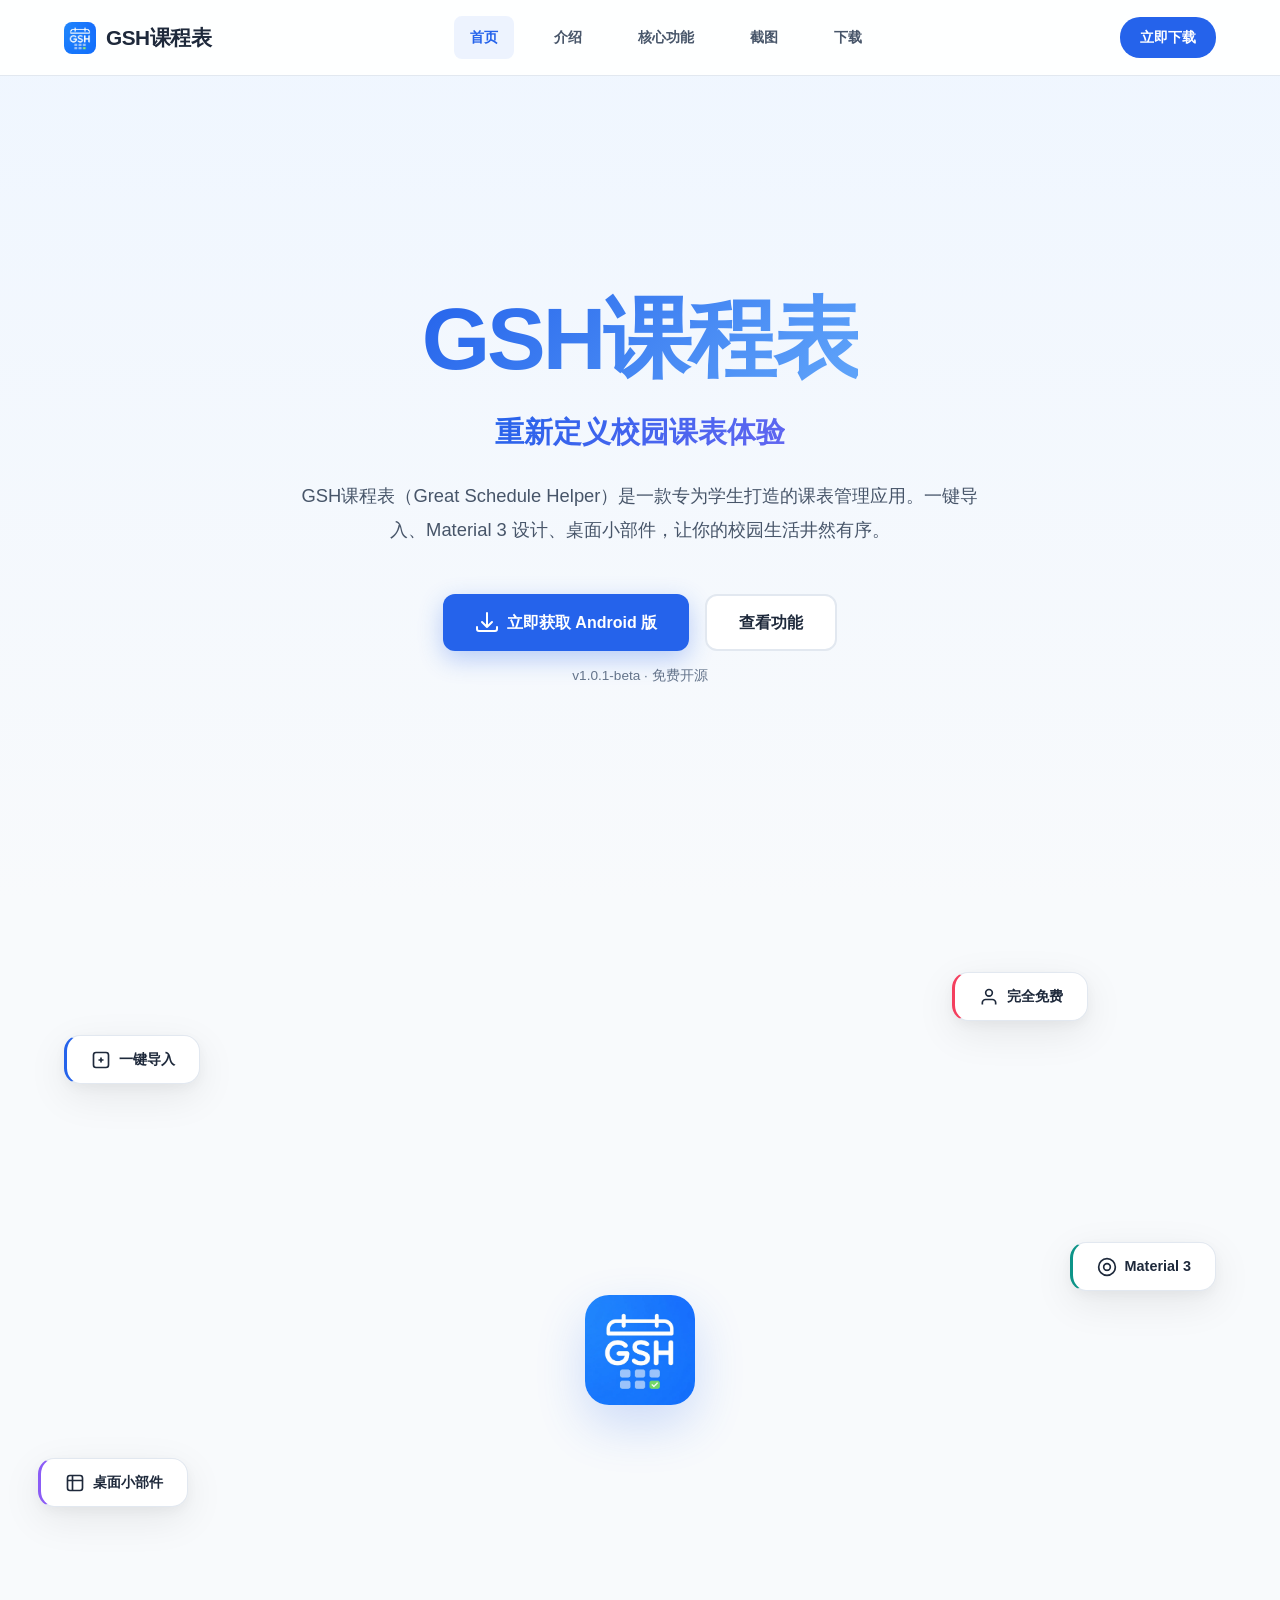
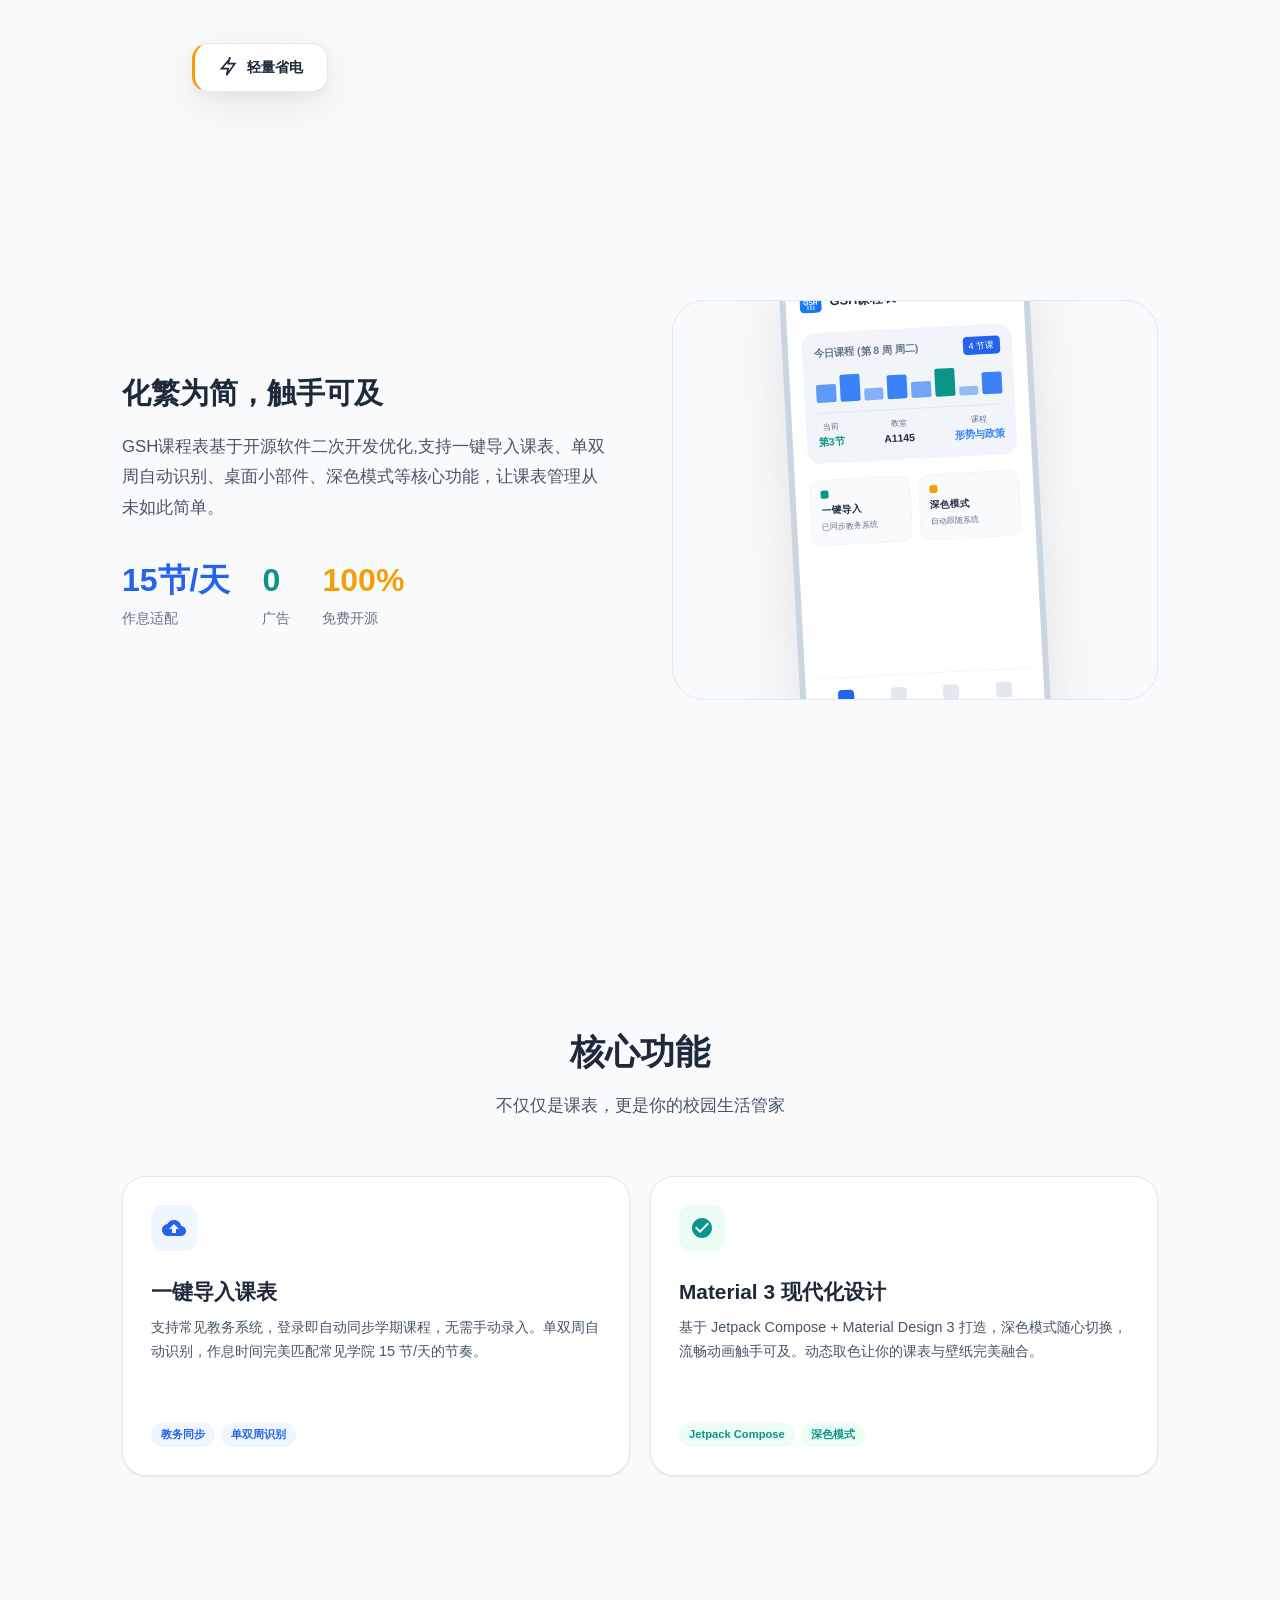
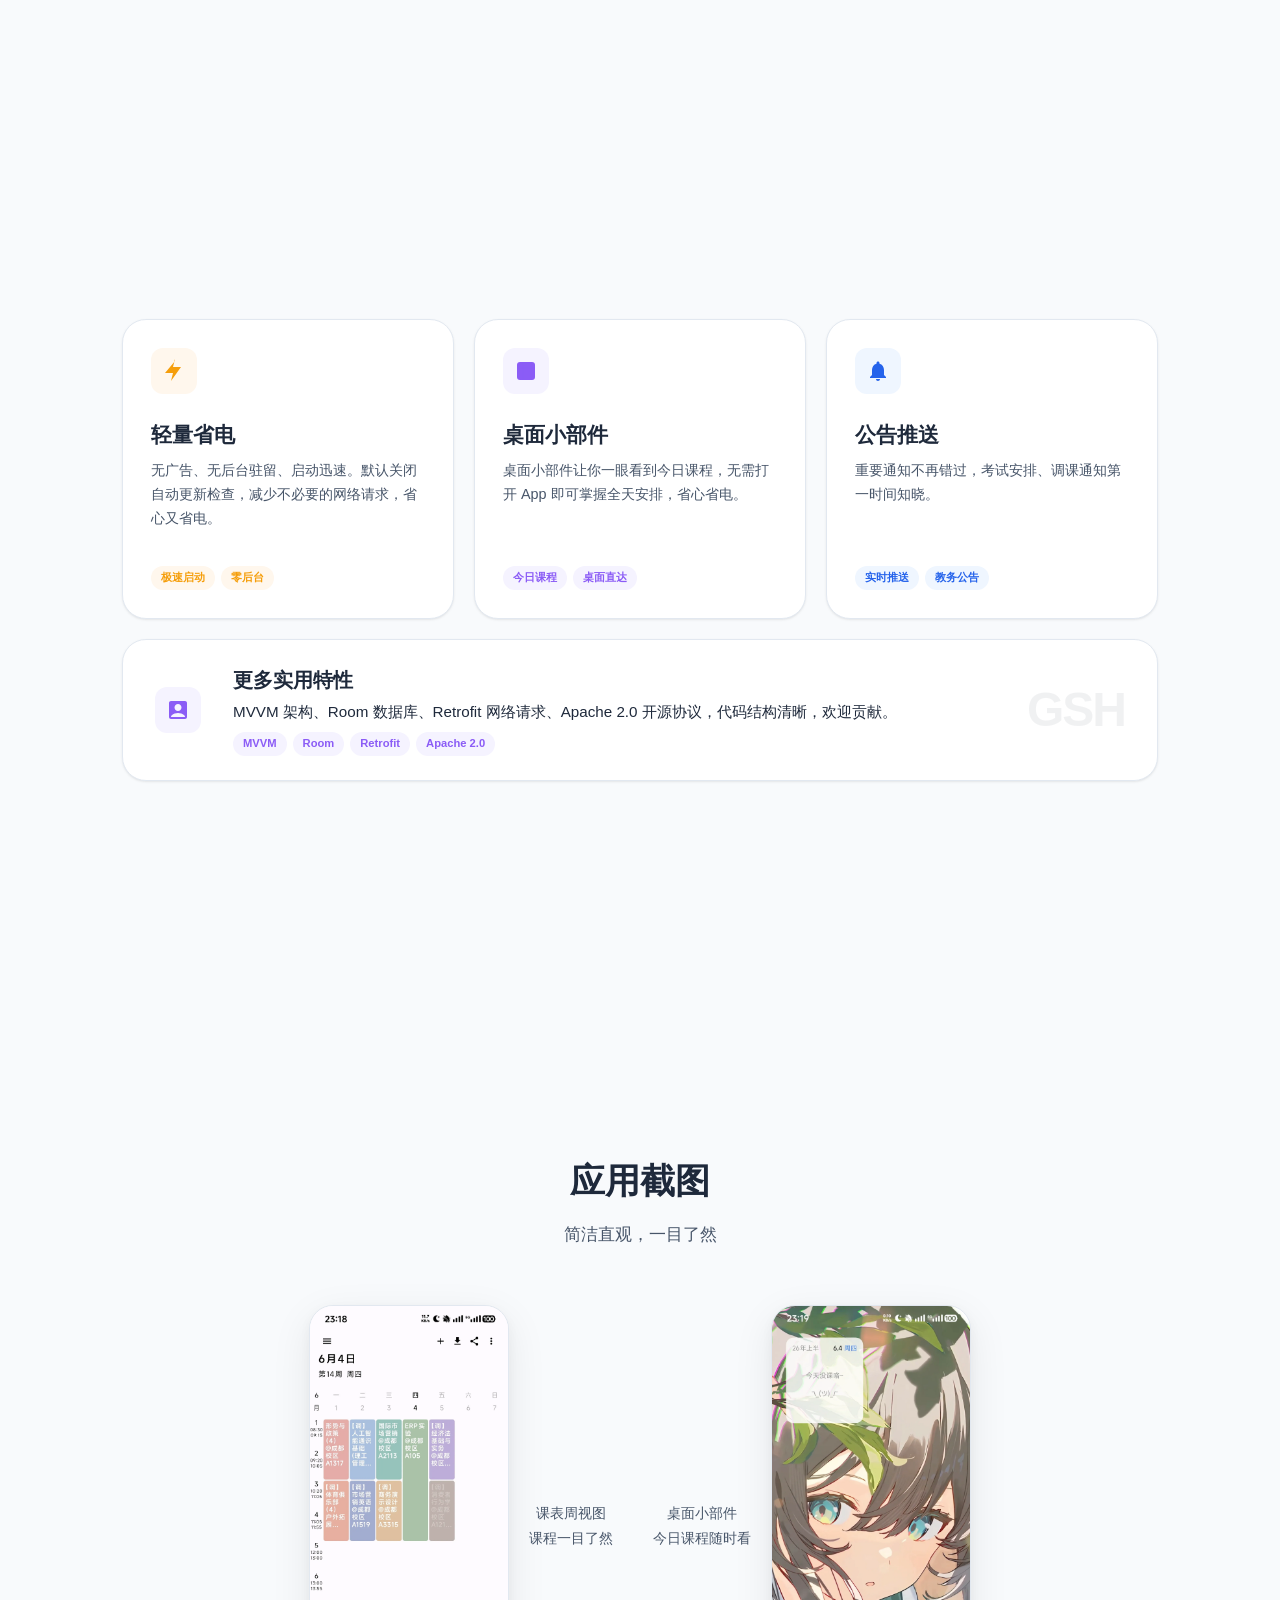
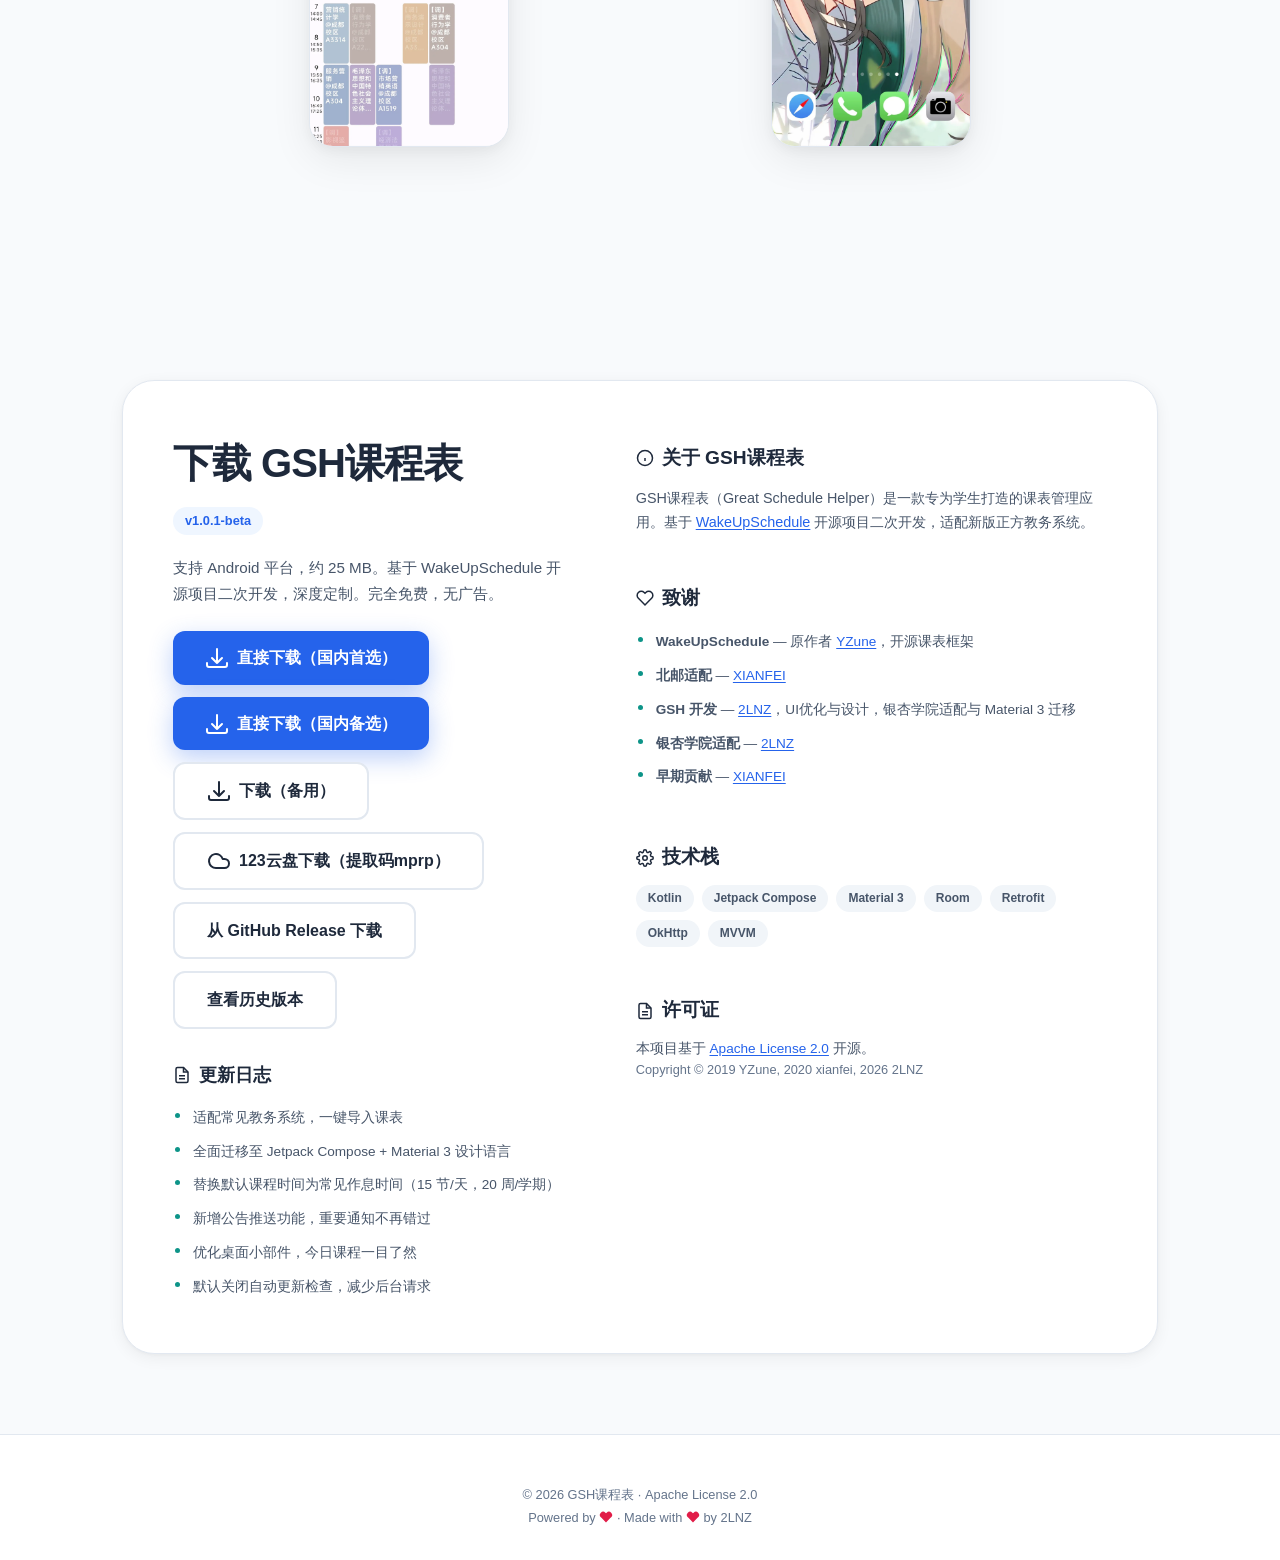
==== commit abd2728f: "官网维护更新" ====
--- a/docs/index.html
+++ b/docs/index.html
@@ -28,7 +28,7 @@
     </div>
   </div>
   <script>
-    // Inline loader close — guaranteed to run, no external dependency
+    // Inline loader — hide as soon as text reveal animation finishes
     (function(){
       var l = document.getElementById('loader');
       var done = false;
@@ -39,8 +39,10 @@
         document.body.style.overflow = '';
         setTimeout(function(){ if (l.parentNode) l.parentNode.removeChild(l); }, 600);
       }
-      window.addEventListener('load', function(){ setTimeout(hide, 400); });
-      setTimeout(hide, 2500);
+      // Hide when text reveal animation completes, or 2s fallback
+      var text = document.querySelector('.loader-text');
+      if (text) text.addEventListener('animationend', function(){ setTimeout(hide, 200); });
+      setTimeout(hide, 2000);
     })();
   </script>
 
--- a/docs/css/style.css
+++ b/docs/css/style.css
@@ -11,7 +11,7 @@
   --bg-card: #FFFFFF;
   --text-main: #1E293B;
   --text-secondary: #475569;
-  --text-muted: #94A3B8;
+  --text-muted: #64748B;
   --border: #E2E8F0;
   --border-light: #F1F5F9;
   --shadow-sm: 0 1px 3px rgba(0,0,0,0.06), 0 1px 2px rgba(0,0,0,0.04);
@@ -52,8 +52,11 @@
   -webkit-font-smoothing: antialiased;
 }
 
-a { color: var(--primary); text-decoration: none; transition: var(--transition); }
+a { color: var(--primary); text-decoration: underline; text-underline-offset: 2px; transition: var(--transition); }
 a:hover { color: var(--primary-dark); }
+/* Nav / buttons / footer — underline is unnecessary noise */
+nav a, .btn-primary, .btn-secondary, .footer a, .nav-dl-btn, .mobile-nav-panel a,
+.download-actions a, .tech-tag, .tag { text-decoration: none; }
 img { max-width: 100%; height: auto; display: block; }
 /* Ensure explicit width/height attrs don't break responsive aspect ratio */
 img[width][height] { height: auto; }
@@ -87,17 +90,17 @@
   font-weight: 900;
   letter-spacing: -0.5px;
   text-align: center;
-  background: linear-gradient(90deg, var(--primary) 0%, #60A5FA 100%) no-repeat;
-  background-size: 0% 100%;
+  background: linear-gradient(90deg, var(--primary) 0%, #60A5FA 100%);
   -webkit-background-clip: text;
   background-clip: text;
   -webkit-text-fill-color: transparent;
-  animation: textReveal 1s cubic-bezier(0.16, 1, 0.3, 1) 0.2s forwards;
+  clip-path: inset(0 100% 0 0);
+  animation: textReveal 0.7s cubic-bezier(0.16, 1, 0.3, 1) 0.1s forwards;
 }
 
 @keyframes textReveal {
-  from { background-size: 0% 100%; }
-  to   { background-size: 100% 100%; }
+  from { clip-path: inset(0 100% 0 0); }
+  to   { clip-path: inset(0 0% 0 0); }
 }
 
 .container { max-width: 1100px; width: 100%; margin: 0 auto; padding: 0 2rem; }
@@ -128,7 +131,7 @@
   }
   html { scroll-behavior: auto; }
   .fade-in { opacity: 1; animation: none; }
-  .loader-text { animation: none; -webkit-text-fill-color: var(--primary); }
+  .loader-text { animation: none; clip-path: none; }
 }
 
 /* ===== Navigation ===== */
--- a/docs/css/style.css
+++ b/docs/css/style.css
@@ -11,7 +11,7 @@
   --bg-card: #FFFFFF;
   --text-main: #1E293B;
   --text-secondary: #475569;
-  --text-muted: #94A3B8;
+  --text-muted: #64748B;
   --border: #E2E8F0;
   --border-light: #F1F5F9;
   --shadow-sm: 0 1px 3px rgba(0,0,0,0.06), 0 1px 2px rgba(0,0,0,0.04);
@@ -52,8 +52,11 @@
   -webkit-font-smoothing: antialiased;
 }
 
-a { color: var(--primary); text-decoration: none; transition: var(--transition); }
+a { color: var(--primary); text-decoration: underline; text-underline-offset: 2px; transition: var(--transition); }
 a:hover { color: var(--primary-dark); }
+/* Nav / buttons / footer — underline is unnecessary noise */
+nav a, .btn-primary, .btn-secondary, .footer a, .nav-dl-btn, .mobile-nav-panel a,
+.download-actions a, .tech-tag, .tag { text-decoration: none; }
 img { max-width: 100%; height: auto; display: block; }
 /* Ensure explicit width/height attrs don't break responsive aspect ratio */
 img[width][height] { height: auto; }
@@ -87,17 +90,17 @@
   font-weight: 900;
   letter-spacing: -0.5px;
   text-align: center;
-  background: linear-gradient(90deg, var(--primary) 0%, #60A5FA 100%) no-repeat;
-  background-size: 0% 100%;
+  background: linear-gradient(90deg, var(--primary) 0%, #60A5FA 100%);
   -webkit-background-clip: text;
   background-clip: text;
   -webkit-text-fill-color: transparent;
-  animation: textReveal 1s cubic-bezier(0.16, 1, 0.3, 1) 0.2s forwards;
+  clip-path: inset(0 100% 0 0);
+  animation: textReveal 0.7s cubic-bezier(0.16, 1, 0.3, 1) 0.1s forwards;
 }
 
 @keyframes textReveal {
-  from { background-size: 0% 100%; }
-  to   { background-size: 100% 100%; }
+  from { clip-path: inset(0 100% 0 0); }
+  to   { clip-path: inset(0 0% 0 0); }
 }
 
 .container { max-width: 1100px; width: 100%; margin: 0 auto; padding: 0 2rem; }
@@ -128,7 +131,7 @@
   }
   html { scroll-behavior: auto; }
   .fade-in { opacity: 1; animation: none; }
-  .loader-text { animation: none; -webkit-text-fill-color: var(--primary); }
+  .loader-text { animation: none; clip-path: none; }
 }
 
 /* ===== Navigation ===== */
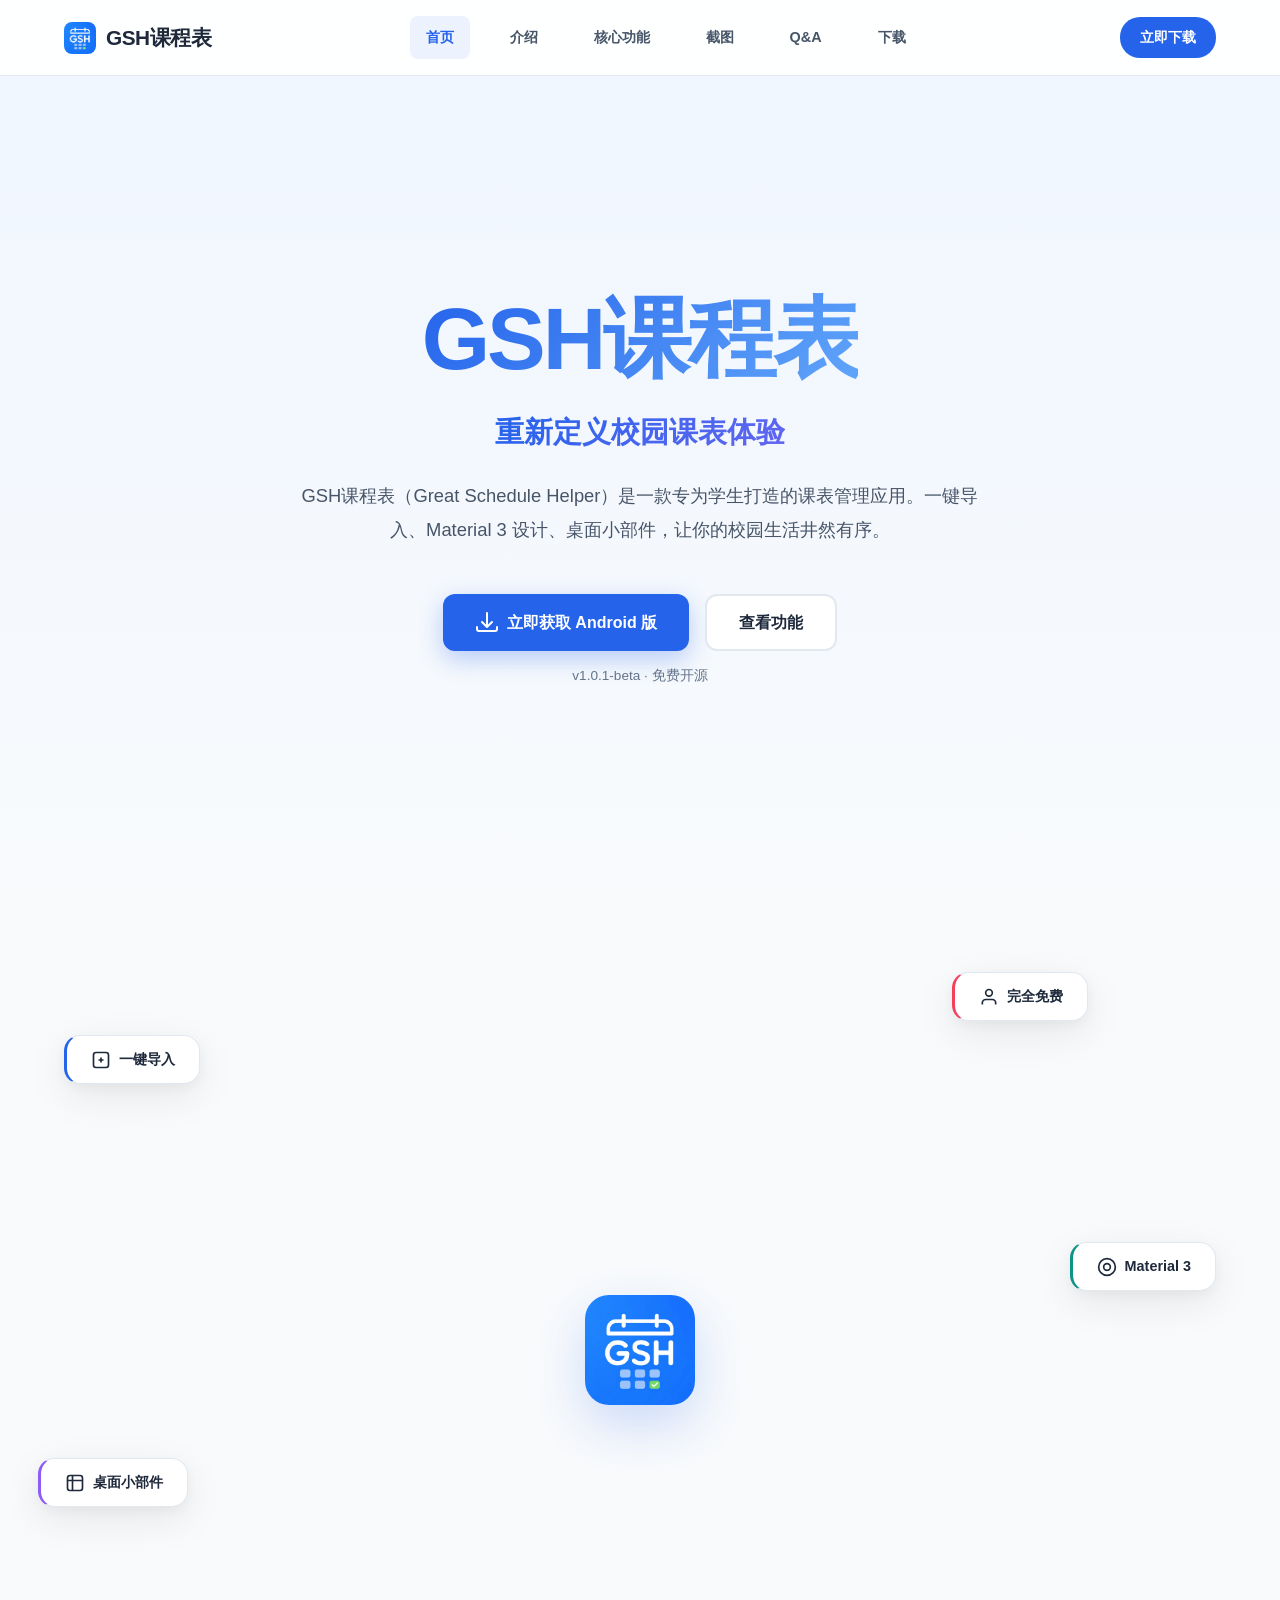
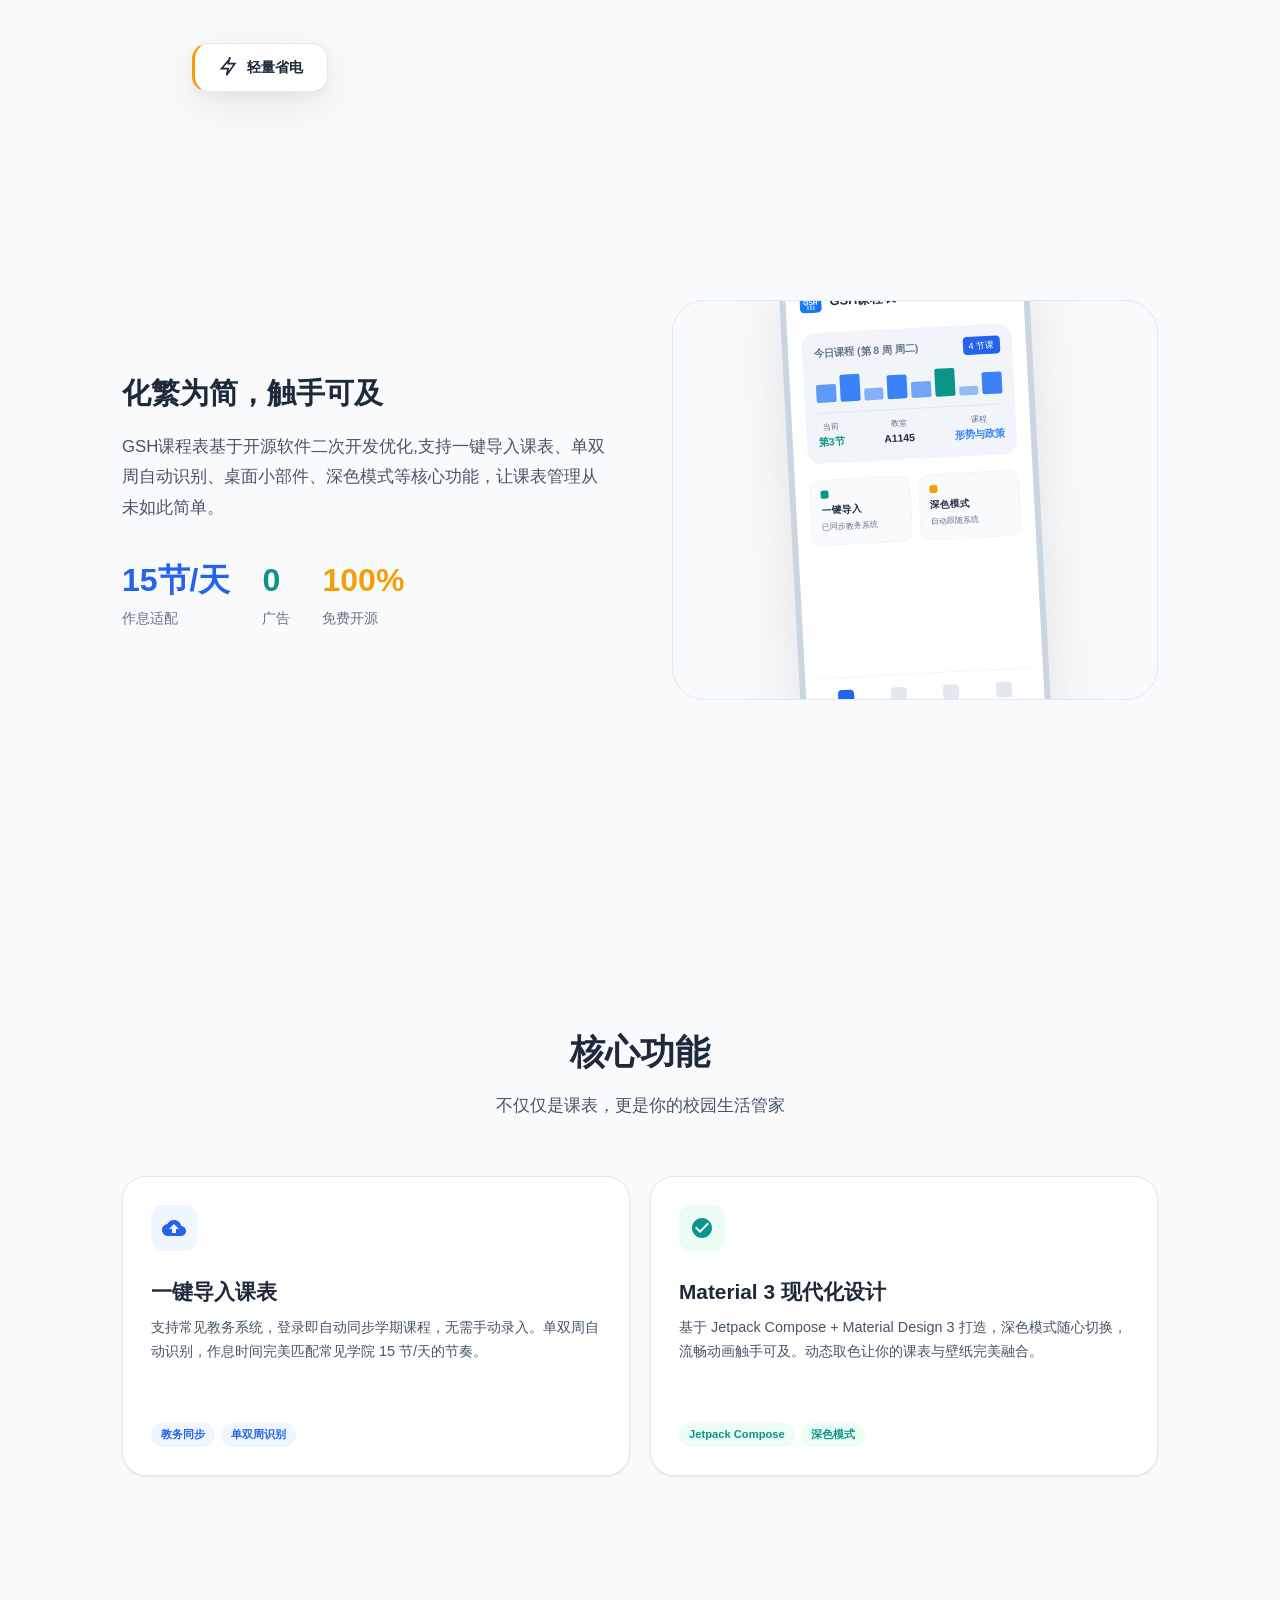
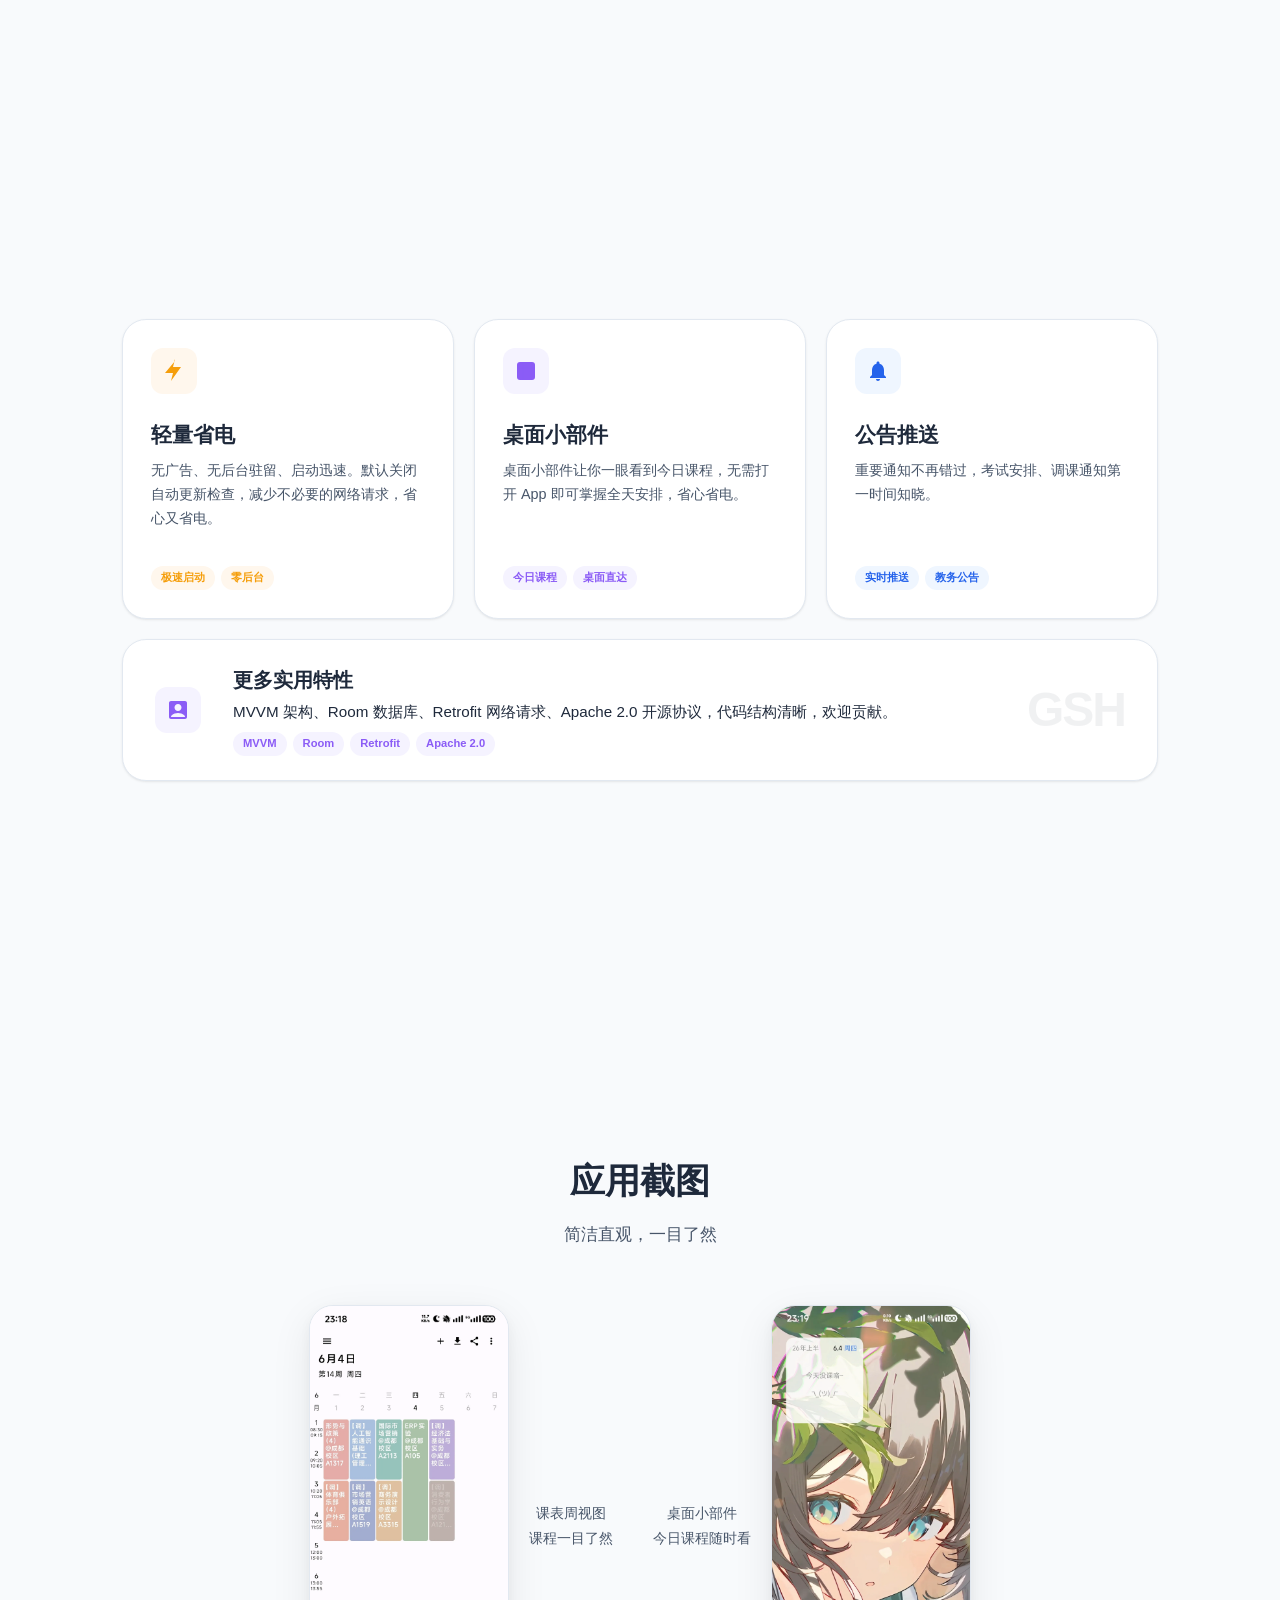
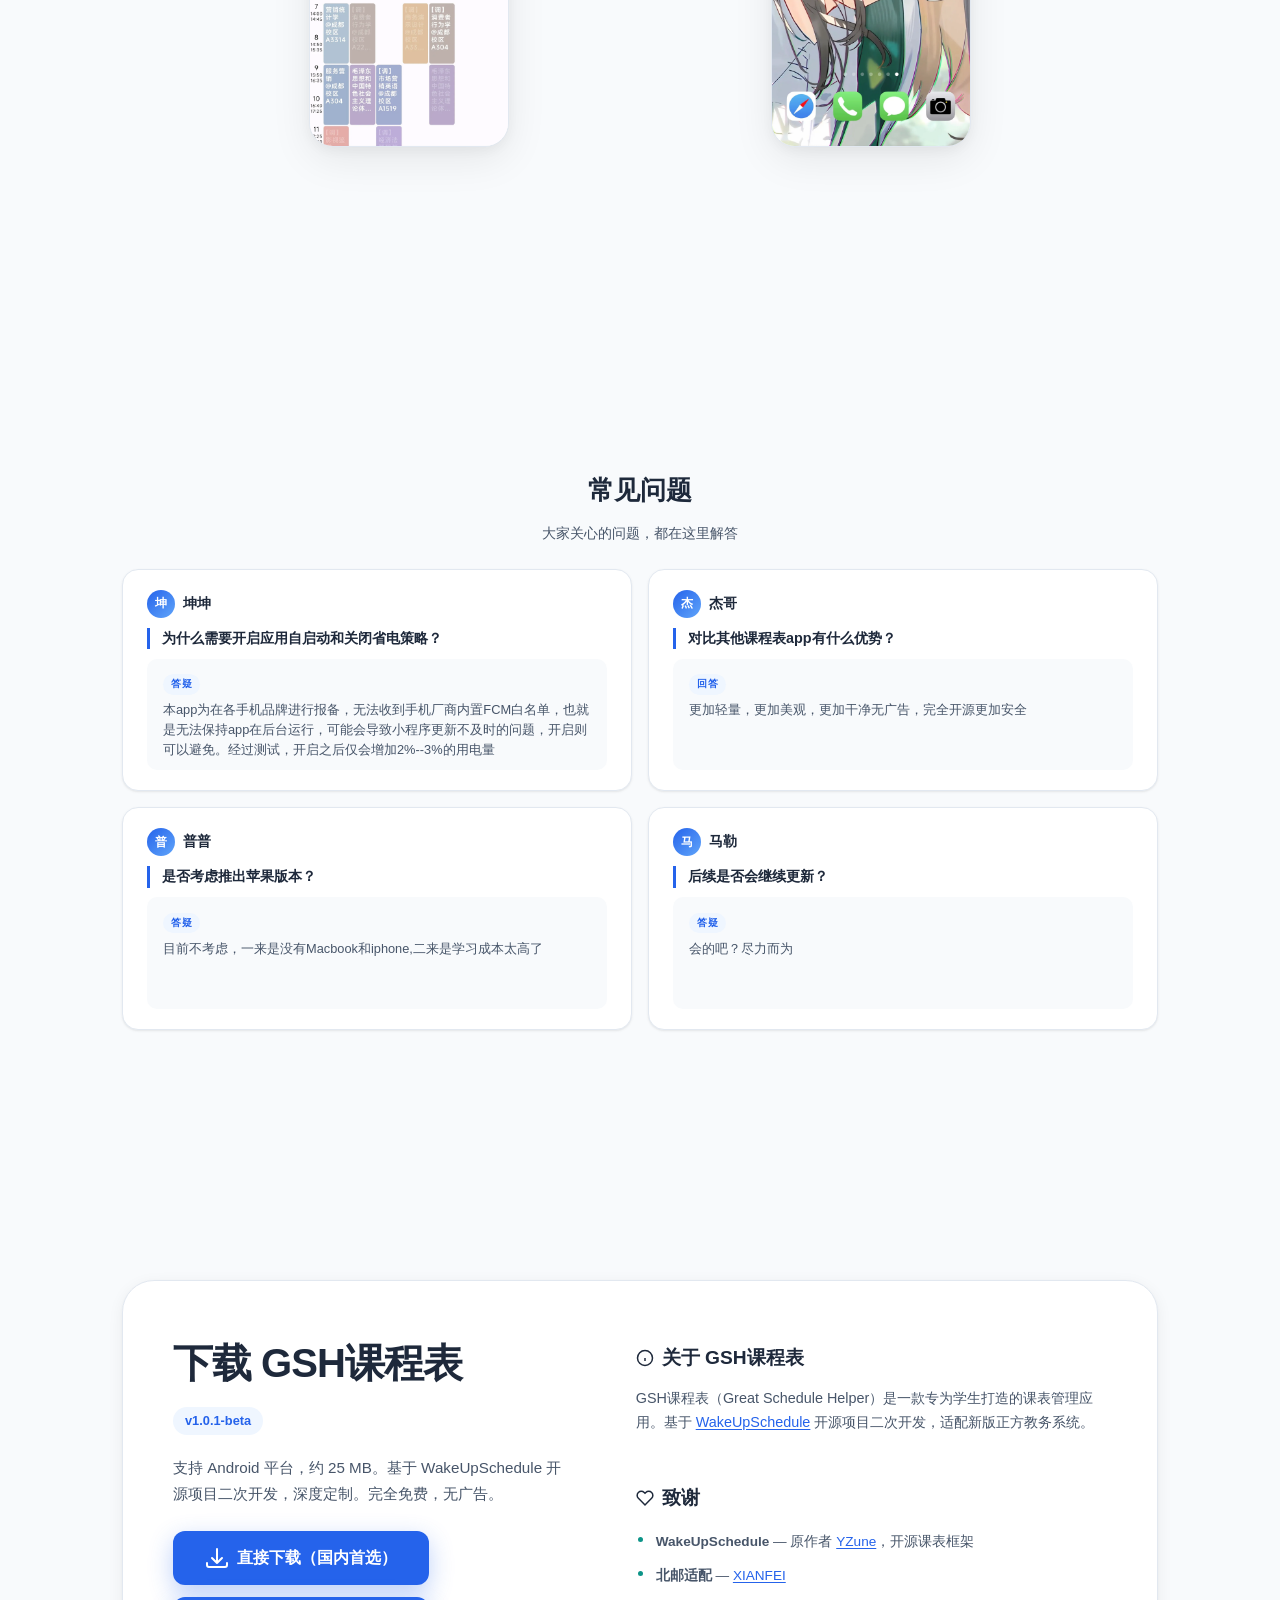
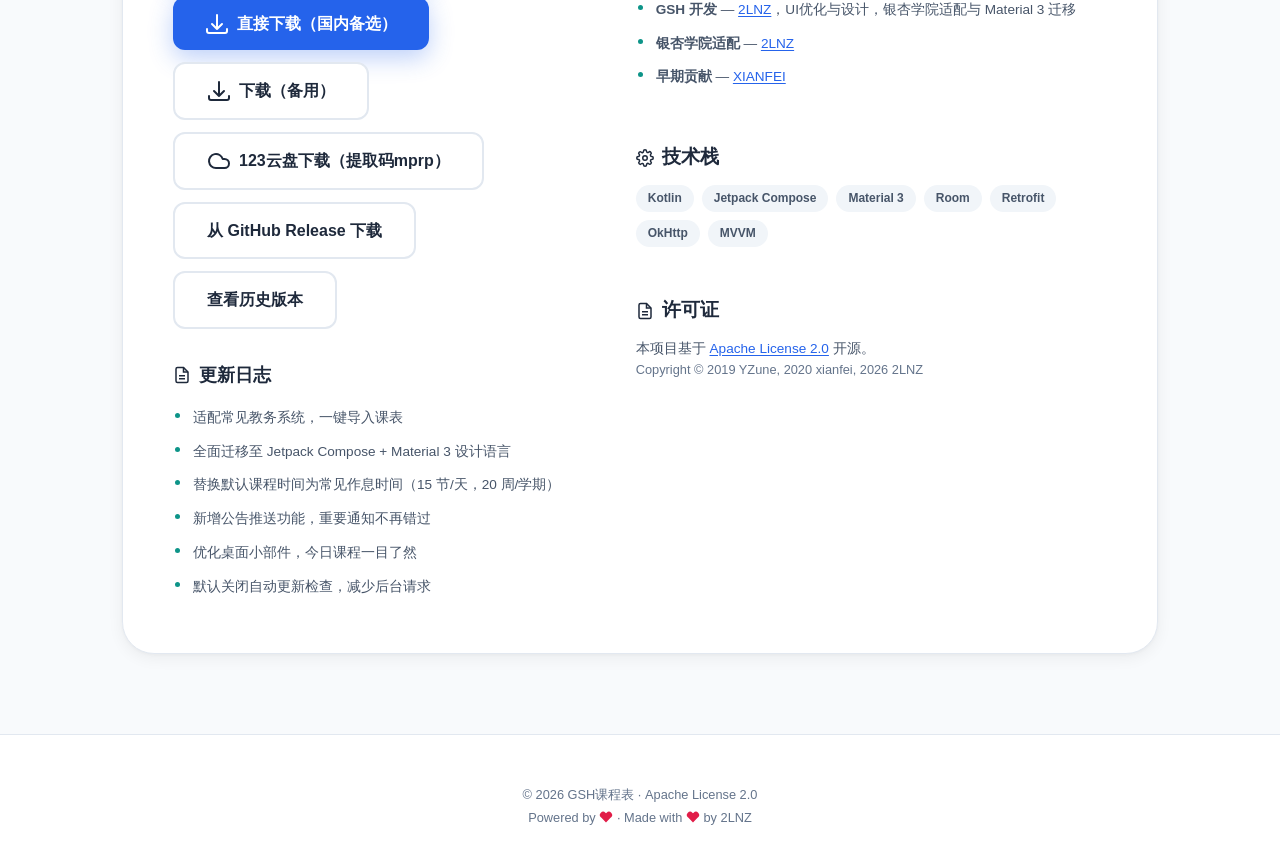
==== commit 8f04c705: "日常维护更新" ====
--- a/docs/index.html
+++ b/docs/index.html
@@ -57,6 +57,7 @@
       <a href="#about">介绍</a>
       <a href="#features-1">核心功能</a>
       <a href="#screenshots">截图</a>
+      <a href="#qa">Q&amp;A</a>
       <a href="#download-about">下载</a>
     </div>
     <a href="#download-about" class="nav-dl-btn nav-dl-btn-desktop">立即下载</a>
@@ -70,6 +71,7 @@
       <a href="#about">介绍</a>
       <a href="#features-1">核心功能</a>
       <a href="#screenshots">截图</a>
+      <a href="#qa">Q&amp;A</a>
       <a href="#download-about">下载</a>
       <a href="#download-about" class="mobile-dl-btn">立即下载</a>
     </div>
@@ -334,7 +336,63 @@
       </div>
     </section>
 
-    <!-- ====== Page 7: Download + About ====== -->
+    <!-- ====== Page 7: Q&A ====== -->
+    <section id="qa" class="snap-page">
+      <div class="container">
+        <div class="section-title fade-in">
+          <h2>常见问题</h2>
+          <p>大家关心的问题，都在这里解答</p>
+        </div>
+        <div class="qa-grid">
+          <div class="qa-card fade-in">
+            <div class="qa-asker">
+              <div class="qa-avatar">坤</div>
+              <span class="qa-name">坤坤</span>
+            </div>
+            <p class="qa-question">为什么需要开启应用自启动和关闭省电策略？</p>
+            <div class="qa-answer">
+              <span class="qa-answer-label">答疑</span>
+              <p>本app为在各手机品牌进行报备，无法收到手机厂商内置FCM白名单，也就是无法保持app在后台运行，可能会导致小程序更新不及时的问题，开启则可以避免。经过测试，开启之后仅会增加2%--3%的用电量</p>
+            </div>
+          </div>
+          <div class="qa-card fade-in">
+            <div class="qa-asker">
+              <div class="qa-avatar">杰</div>
+              <span class="qa-name">杰哥</span>
+            </div>
+            <p class="qa-question">对比其他课程表app有什么优势？</p>
+            <div class="qa-answer">
+              <span class="qa-answer-label">回答</span>
+              <p>更加轻量，更加美观，更加干净无广告，完全开源更加安全</p>
+            </div>
+          </div>
+          <div class="qa-card fade-in">
+            <div class="qa-asker">
+              <div class="qa-avatar">普</div>
+              <span class="qa-name">普普</span>
+            </div>
+            <p class="qa-question">是否考虑推出苹果版本？</p>
+            <div class="qa-answer">
+              <span class="qa-answer-label">答疑</span>
+              <p>目前不考虑，一来是没有Macbook和iphone,二来是学习成本太高了</p>
+            </div>
+          </div>
+          <div class="qa-card fade-in">
+            <div class="qa-asker">
+              <div class="qa-avatar">马</div>
+              <span class="qa-name">马勒</span>
+            </div>
+            <p class="qa-question">后续是否会继续更新？</p>
+            <div class="qa-answer">
+              <span class="qa-answer-label">答疑</span>
+              <p>会的吧？尽力而为</p>
+            </div>
+          </div>
+        </div>
+      </div>
+    </section>
+
+    <!-- ====== Page 8: Download + About ====== -->
     <section id="download-about" class="snap-page">
       <div class="container">
         <div class="final-download-grid fade-in">
--- a/docs/css/style.css
+++ b/docs/css/style.css
@@ -650,6 +650,109 @@
 .tag-orange { background: #FFF7ED; color: var(--accent-amber); }
 .tag-purple { background: #F5F3FF; color: var(--accent-violet); }
 
+/* ===== Q&A ===== */
+#qa.snap-page {
+  padding: 60px 0;
+}
+
+#qa .section-title {
+  margin-bottom: 1.5rem;
+}
+
+#qa .section-title h2 {
+  font-size: 1.6rem;
+}
+
+#qa .section-title p {
+  font-size: 0.85rem;
+}
+
+.qa-grid {
+  display: grid;
+  grid-template-columns: 1fr 1fr;
+  grid-template-rows: 1fr 1fr;
+  gap: 1rem;
+}
+
+.qa-card {
+  background: #fff;
+  border: 1px solid var(--border);
+  border-radius: var(--radius);
+  padding: 1.25rem 1.5rem;
+  box-shadow: var(--shadow-sm);
+  transition: transform 0.3s cubic-bezier(0.34, 1.56, 0.64, 1), box-shadow 0.3s ease, border-color 0.25s ease;
+  display: flex;
+  flex-direction: column;
+}
+.qa-card:hover {
+  transform: translateY(-3px);
+  box-shadow: 0 12px 28px rgba(37, 99, 235, 0.1), 0 4px 12px rgba(0,0,0,0.05);
+  border-color: var(--primary-light);
+}
+
+.qa-asker {
+  display: flex;
+  align-items: center;
+  gap: 8px;
+  margin-bottom: 0.6rem;
+}
+
+.qa-avatar {
+  width: 28px;
+  height: 28px;
+  border-radius: 50%;
+  background: linear-gradient(135deg, var(--primary) 0%, #60A5FA 100%);
+  color: #fff;
+  font-size: 0.75rem;
+  font-weight: 700;
+  display: flex;
+  align-items: center;
+  justify-content: center;
+  flex-shrink: 0;
+}
+
+.qa-name {
+  font-size: 0.85rem;
+  font-weight: 700;
+  color: var(--text-main);
+}
+
+.qa-question {
+  font-size: 0.9rem;
+  font-weight: 600;
+  color: var(--text-main);
+  line-height: 1.5;
+  margin-bottom: 0.6rem;
+  padding-left: 12px;
+  border-left: 3px solid var(--primary);
+}
+
+.qa-answer {
+  background: #F8FAFC;
+  border-radius: var(--radius-sm);
+  padding: 0.65rem 1rem;
+  flex: 1;
+}
+
+.qa-answer-label {
+  display: inline-block;
+  font-size: 0.65rem;
+  font-weight: 700;
+  color: var(--primary);
+  text-transform: uppercase;
+  letter-spacing: 0.5px;
+  margin-bottom: 0.35rem;
+  background: #EFF6FF;
+  padding: 2px 8px;
+  border-radius: 100px;
+}
+
+.qa-answer p {
+  font-size: 0.8rem;
+  color: var(--text-secondary);
+  line-height: 1.55;
+}
+
 /* ===== Screenshots ===== */
 .screenshots-row { display: flex; align-items: center; justify-content: center; gap: 40px; max-width: 900px; margin: 0 auto; flex-wrap: wrap; }
 .shot-group { display: flex; align-items: center; gap: 20px; }
@@ -831,6 +934,12 @@
     min-height: 280px;
   }
 
+  #qa.snap-page { padding: 48px 0; }
+  #qa .section-title { margin-bottom: 1.25rem; }
+  #qa .section-title h2 { font-size: 1.3rem; }
+  .qa-grid { gap: 0.75rem; }
+  .qa-card { padding: 1rem 1.25rem; }
+
   .final-download-grid { grid-template-columns: 1fr; padding: 36px 28px; gap: 2.5rem; }
 }
 
@@ -902,6 +1011,15 @@
     text-align: left;
   }
 
+  /* Q&A */
+  #qa.snap-page { padding: 48px 0; min-height: auto; }
+  #qa .section-title { margin-bottom: 1.25rem; }
+  #qa .section-title h2 { font-size: 1.3rem; }
+  .qa-grid { grid-template-columns: 1fr; gap: 0.75rem; }
+  .qa-card { padding: 1rem 1.25rem; }
+  .qa-question { font-size: 0.85rem; }
+  .qa-answer p { font-size: 0.78rem; }
+
   /* Screenshots */
   .snap-page { padding: 48px 0; min-height: auto; }
   .screenshots-row { flex-direction: column; gap: 16px; }
@@ -974,6 +1092,12 @@
   .feature-icon svg { width: 20px; height: 20px; }
   .tag { font-size: 0.65rem; padding: 2px 8px; }
 
+  #qa.snap-page { padding: 36px 0; min-height: auto; }
+  #qa .section-title h2 { font-size: 1.2rem; }
+  .qa-card { padding: 0.85rem 1rem; }
+  .qa-question { font-size: 0.8rem; }
+  .qa-answer p { font-size: 0.73rem; }
+
   .snap-page { padding: 36px 0; }
   .section-title { margin-bottom: 1.5rem; }
   .section-title h2 { font-size: 1.4rem; }
--- a/docs/css/style.css
+++ b/docs/css/style.css
@@ -650,6 +650,109 @@
 .tag-orange { background: #FFF7ED; color: var(--accent-amber); }
 .tag-purple { background: #F5F3FF; color: var(--accent-violet); }
 
+/* ===== Q&A ===== */
+#qa.snap-page {
+  padding: 60px 0;
+}
+
+#qa .section-title {
+  margin-bottom: 1.5rem;
+}
+
+#qa .section-title h2 {
+  font-size: 1.6rem;
+}
+
+#qa .section-title p {
+  font-size: 0.85rem;
+}
+
+.qa-grid {
+  display: grid;
+  grid-template-columns: 1fr 1fr;
+  grid-template-rows: 1fr 1fr;
+  gap: 1rem;
+}
+
+.qa-card {
+  background: #fff;
+  border: 1px solid var(--border);
+  border-radius: var(--radius);
+  padding: 1.25rem 1.5rem;
+  box-shadow: var(--shadow-sm);
+  transition: transform 0.3s cubic-bezier(0.34, 1.56, 0.64, 1), box-shadow 0.3s ease, border-color 0.25s ease;
+  display: flex;
+  flex-direction: column;
+}
+.qa-card:hover {
+  transform: translateY(-3px);
+  box-shadow: 0 12px 28px rgba(37, 99, 235, 0.1), 0 4px 12px rgba(0,0,0,0.05);
+  border-color: var(--primary-light);
+}
+
+.qa-asker {
+  display: flex;
+  align-items: center;
+  gap: 8px;
+  margin-bottom: 0.6rem;
+}
+
+.qa-avatar {
+  width: 28px;
+  height: 28px;
+  border-radius: 50%;
+  background: linear-gradient(135deg, var(--primary) 0%, #60A5FA 100%);
+  color: #fff;
+  font-size: 0.75rem;
+  font-weight: 700;
+  display: flex;
+  align-items: center;
+  justify-content: center;
+  flex-shrink: 0;
+}
+
+.qa-name {
+  font-size: 0.85rem;
+  font-weight: 700;
+  color: var(--text-main);
+}
+
+.qa-question {
+  font-size: 0.9rem;
+  font-weight: 600;
+  color: var(--text-main);
+  line-height: 1.5;
+  margin-bottom: 0.6rem;
+  padding-left: 12px;
+  border-left: 3px solid var(--primary);
+}
+
+.qa-answer {
+  background: #F8FAFC;
+  border-radius: var(--radius-sm);
+  padding: 0.65rem 1rem;
+  flex: 1;
+}
+
+.qa-answer-label {
+  display: inline-block;
+  font-size: 0.65rem;
+  font-weight: 700;
+  color: var(--primary);
+  text-transform: uppercase;
+  letter-spacing: 0.5px;
+  margin-bottom: 0.35rem;
+  background: #EFF6FF;
+  padding: 2px 8px;
+  border-radius: 100px;
+}
+
+.qa-answer p {
+  font-size: 0.8rem;
+  color: var(--text-secondary);
+  line-height: 1.55;
+}
+
 /* ===== Screenshots ===== */
 .screenshots-row { display: flex; align-items: center; justify-content: center; gap: 40px; max-width: 900px; margin: 0 auto; flex-wrap: wrap; }
 .shot-group { display: flex; align-items: center; gap: 20px; }
@@ -831,6 +934,12 @@
     min-height: 280px;
   }
 
+  #qa.snap-page { padding: 48px 0; }
+  #qa .section-title { margin-bottom: 1.25rem; }
+  #qa .section-title h2 { font-size: 1.3rem; }
+  .qa-grid { gap: 0.75rem; }
+  .qa-card { padding: 1rem 1.25rem; }
+
   .final-download-grid { grid-template-columns: 1fr; padding: 36px 28px; gap: 2.5rem; }
 }
 
@@ -902,6 +1011,15 @@
     text-align: left;
   }
 
+  /* Q&A */
+  #qa.snap-page { padding: 48px 0; min-height: auto; }
+  #qa .section-title { margin-bottom: 1.25rem; }
+  #qa .section-title h2 { font-size: 1.3rem; }
+  .qa-grid { grid-template-columns: 1fr; gap: 0.75rem; }
+  .qa-card { padding: 1rem 1.25rem; }
+  .qa-question { font-size: 0.85rem; }
+  .qa-answer p { font-size: 0.78rem; }
+
   /* Screenshots */
   .snap-page { padding: 48px 0; min-height: auto; }
   .screenshots-row { flex-direction: column; gap: 16px; }
@@ -974,6 +1092,12 @@
   .feature-icon svg { width: 20px; height: 20px; }
   .tag { font-size: 0.65rem; padding: 2px 8px; }
 
+  #qa.snap-page { padding: 36px 0; min-height: auto; }
+  #qa .section-title h2 { font-size: 1.2rem; }
+  .qa-card { padding: 0.85rem 1rem; }
+  .qa-question { font-size: 0.8rem; }
+  .qa-answer p { font-size: 0.73rem; }
+
   .snap-page { padding: 36px 0; }
   .section-title { margin-bottom: 1.5rem; }
   .section-title h2 { font-size: 1.4rem; }
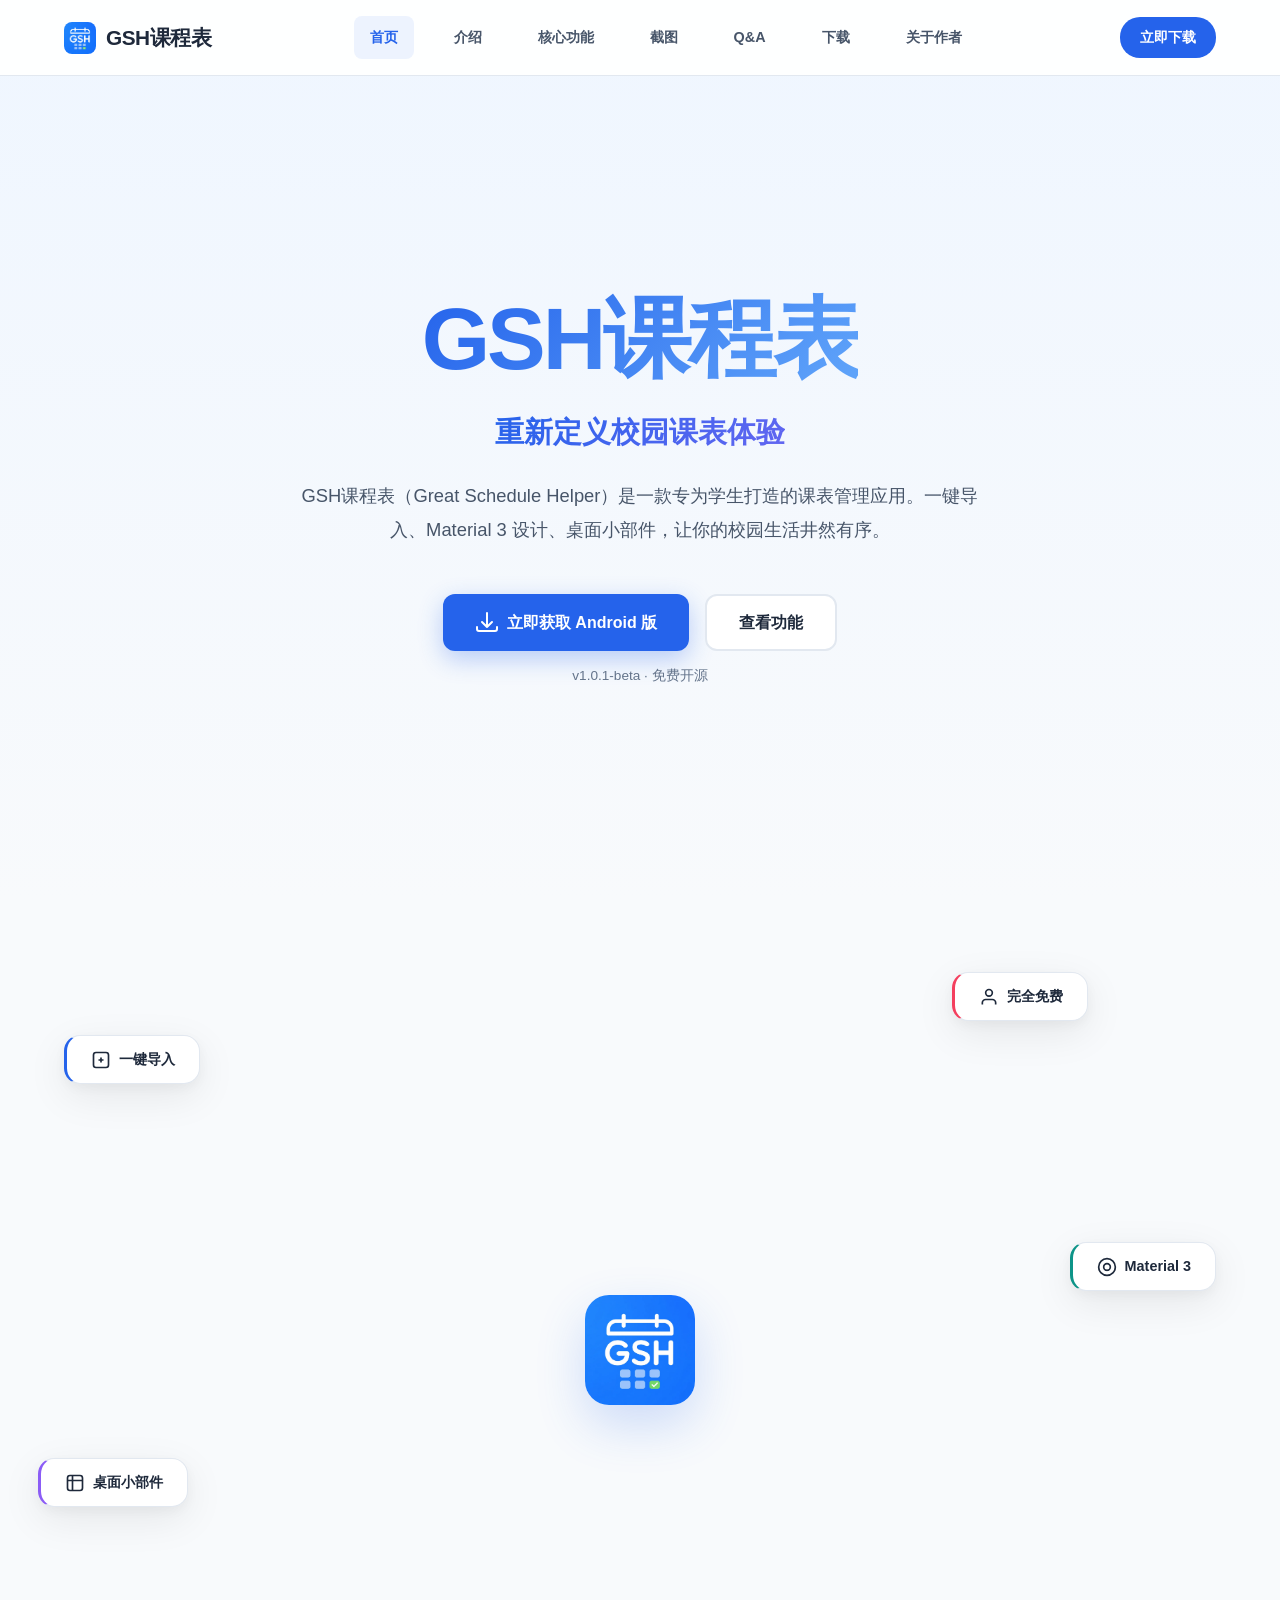
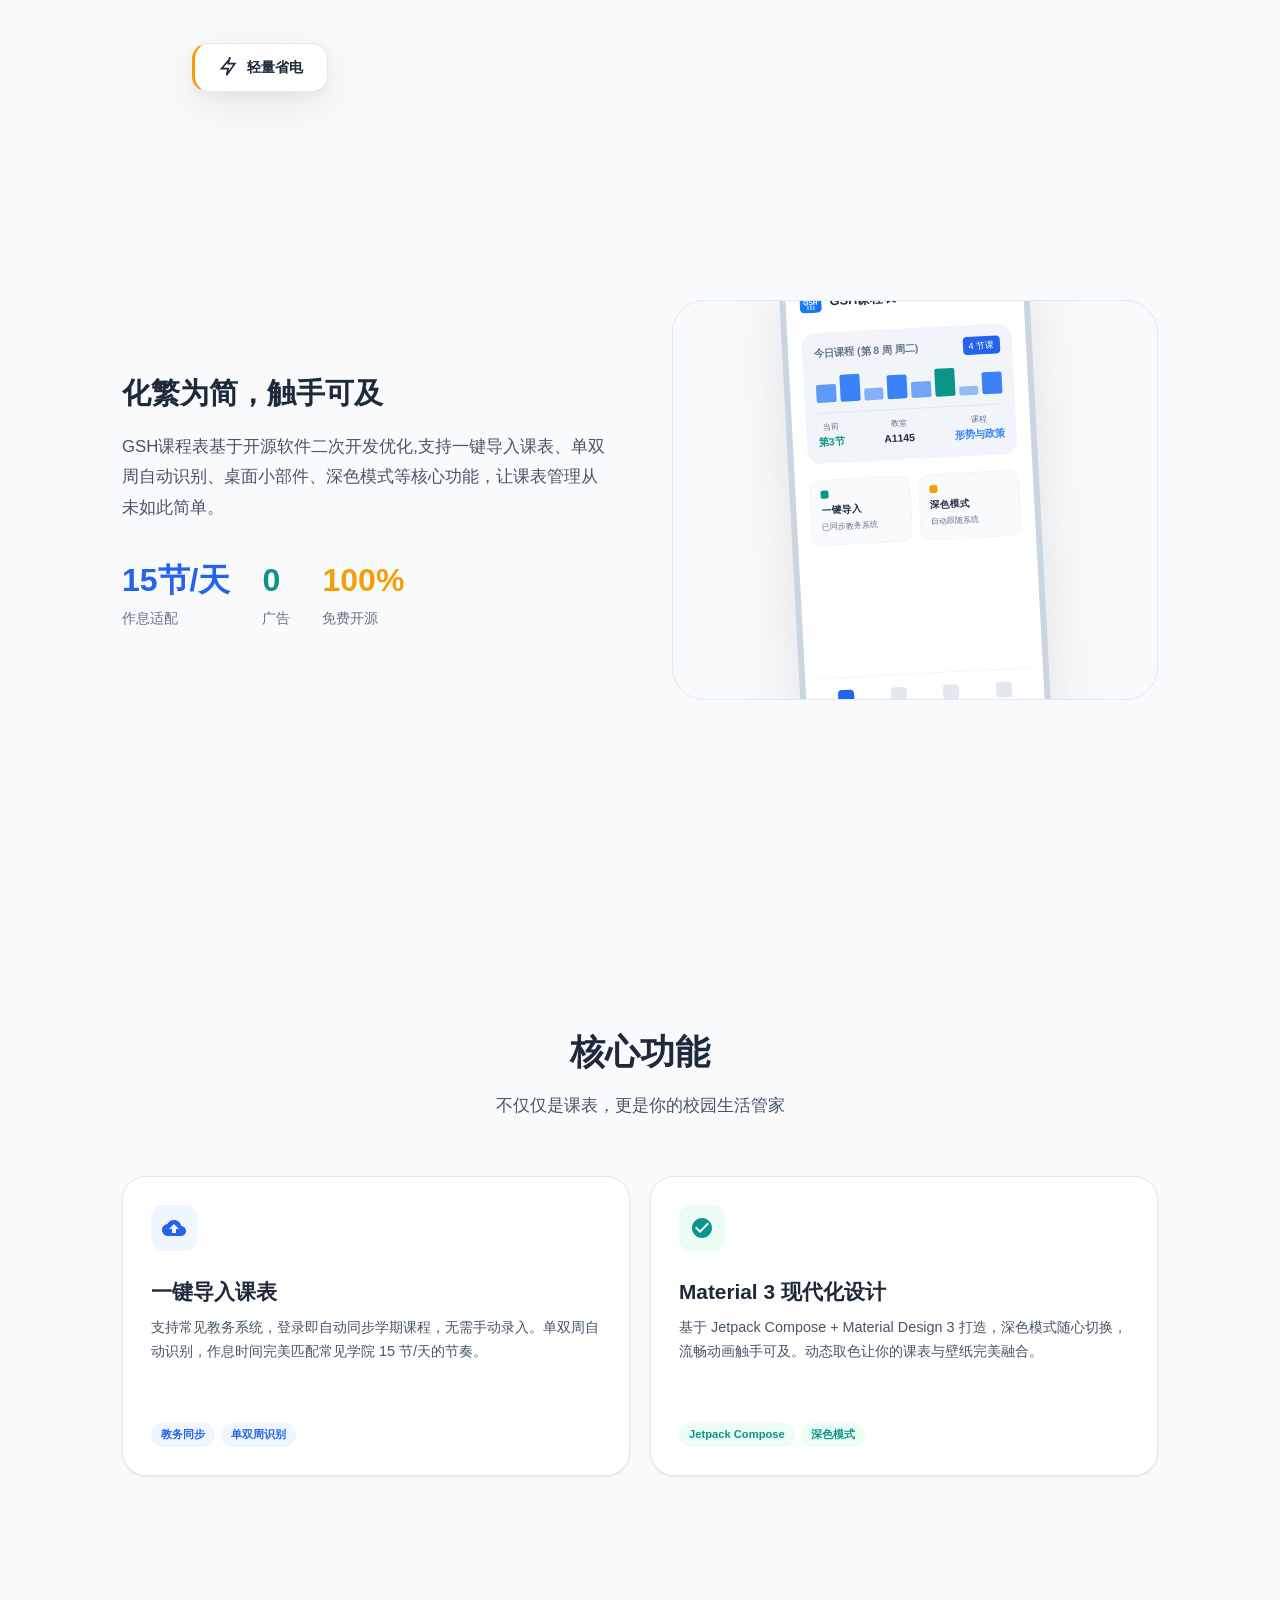
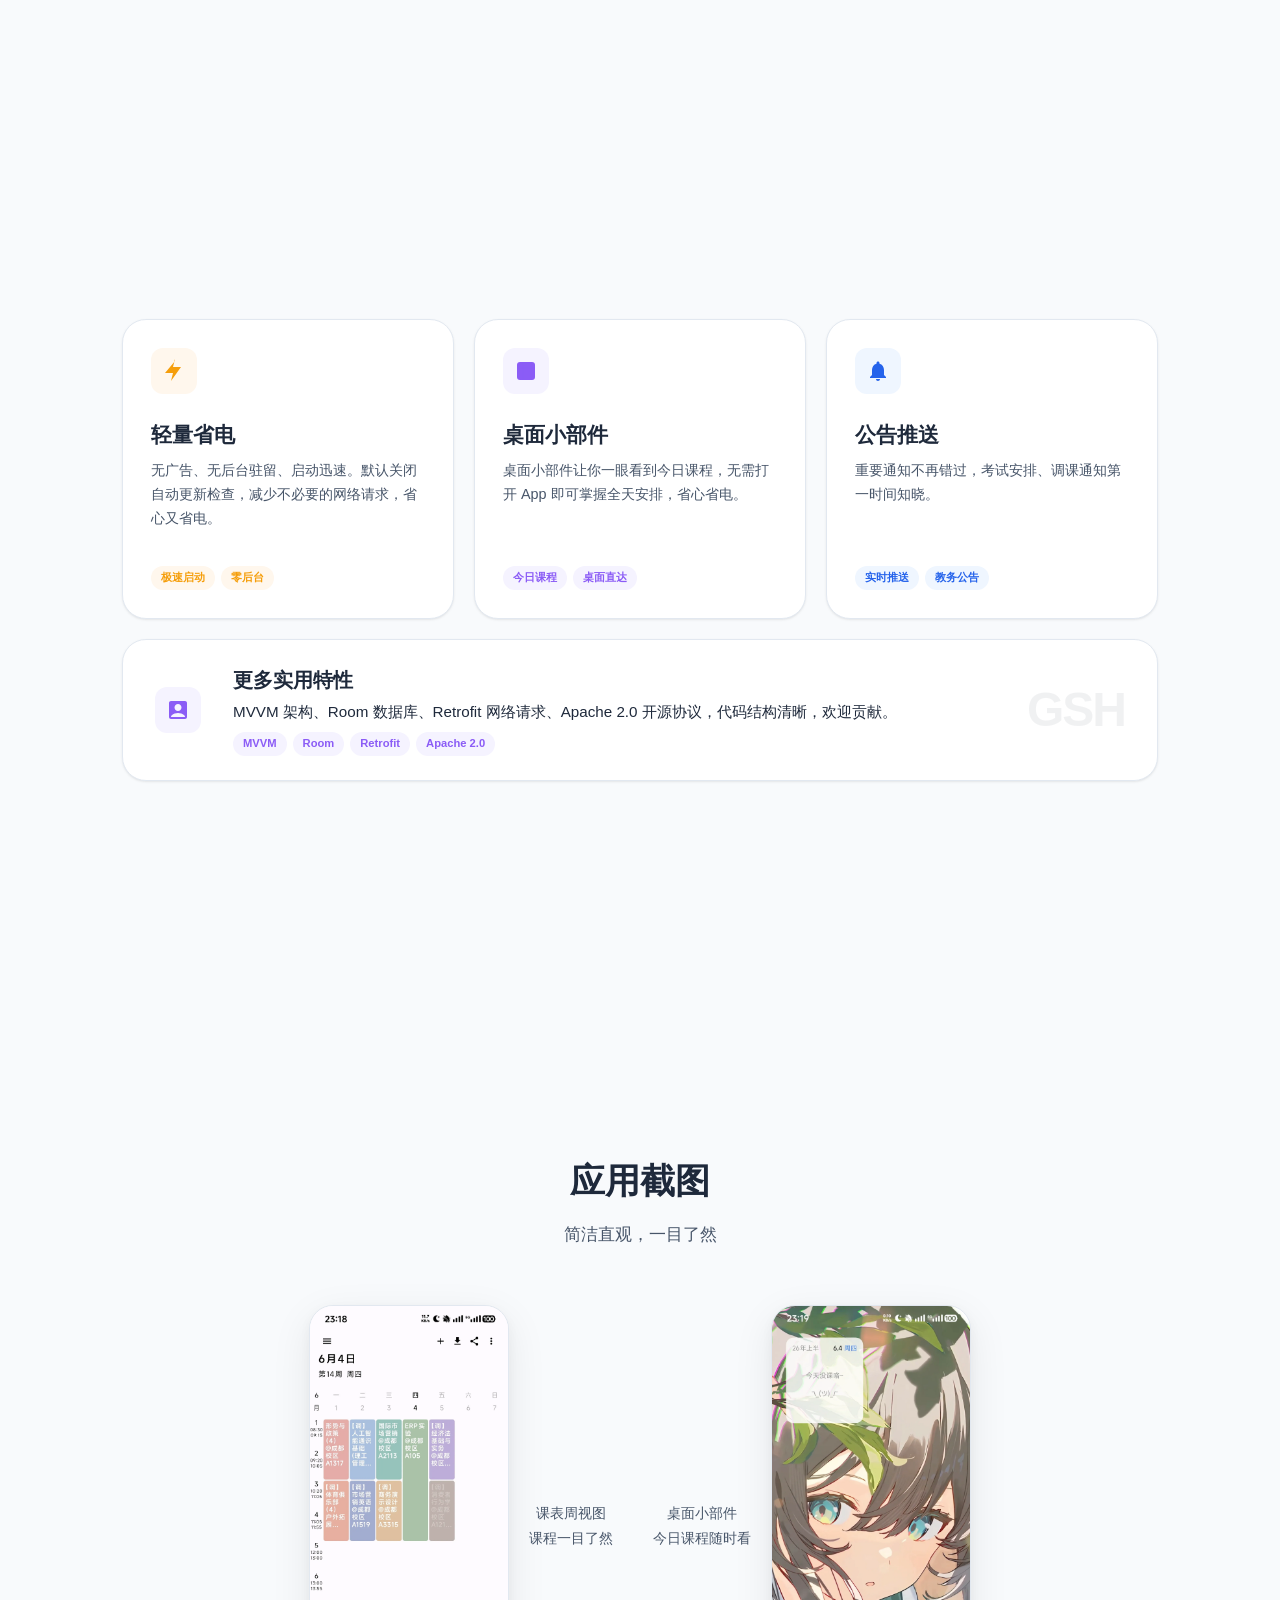
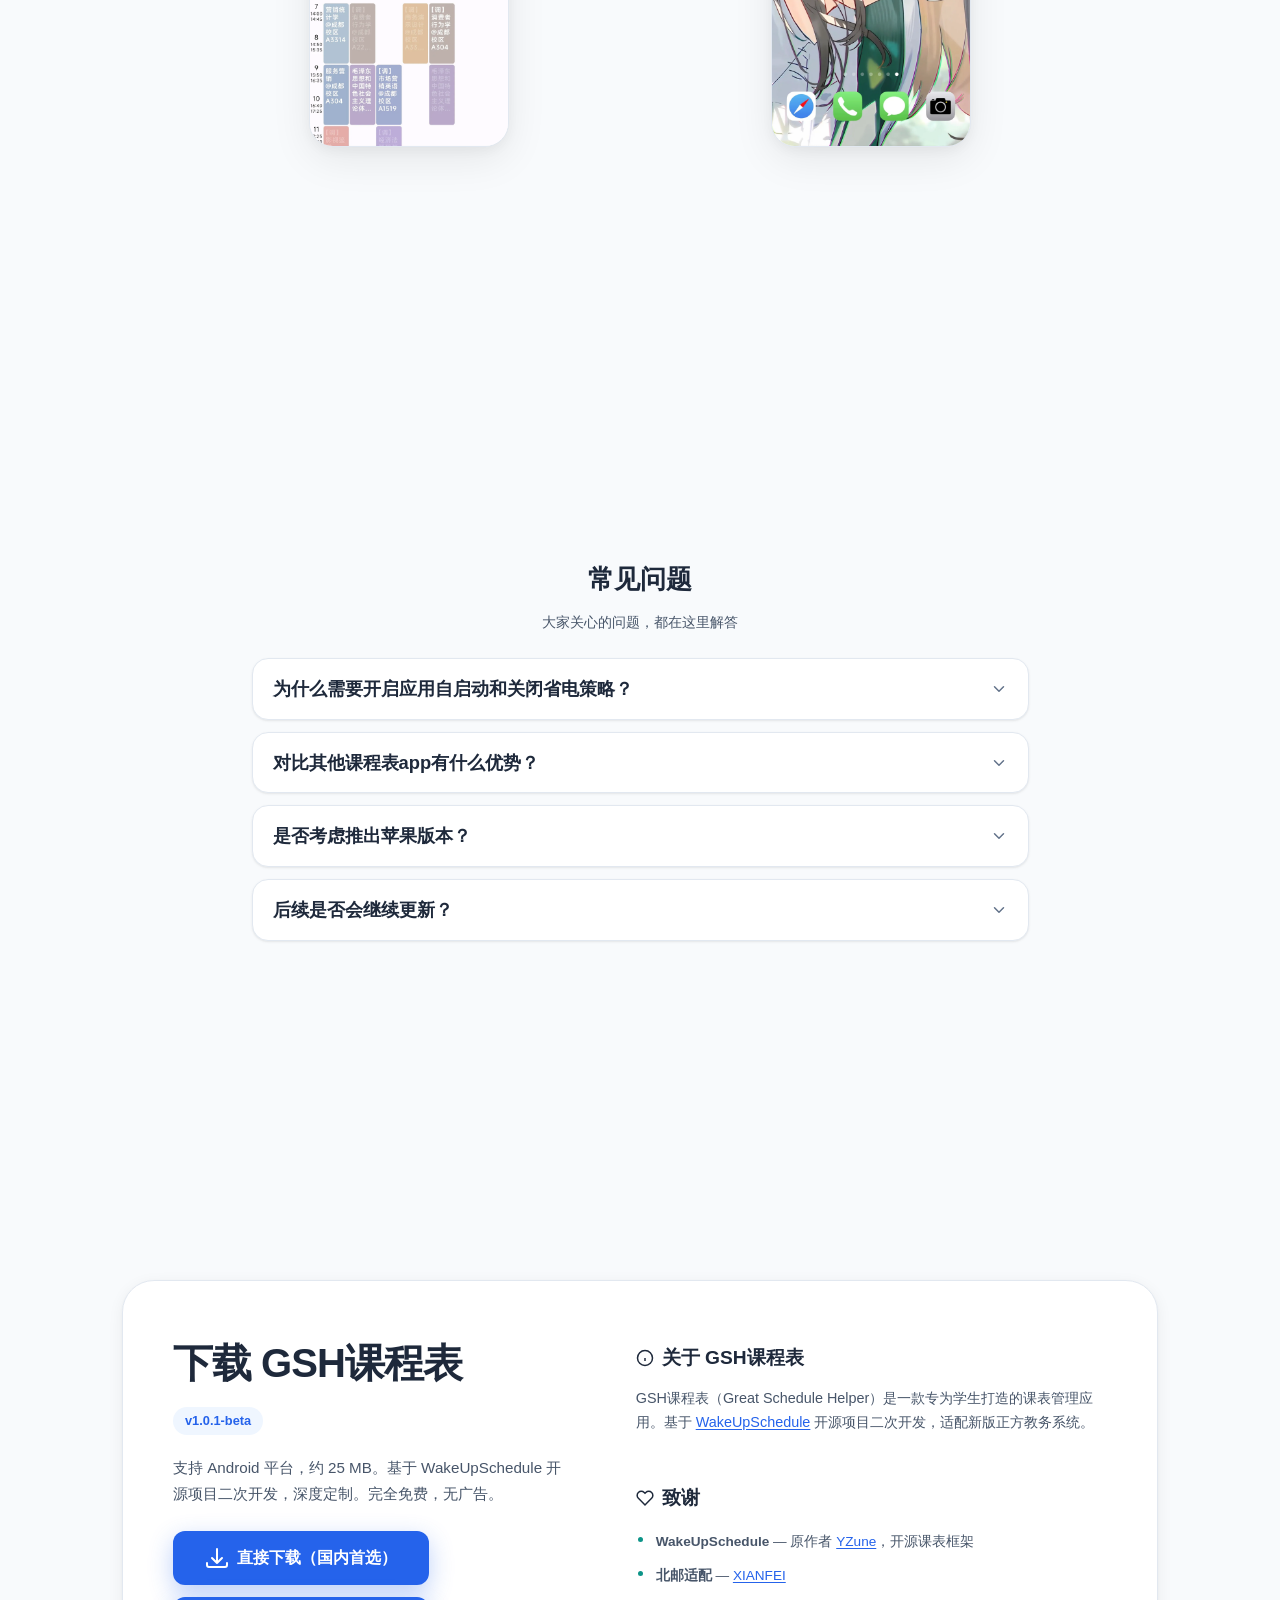
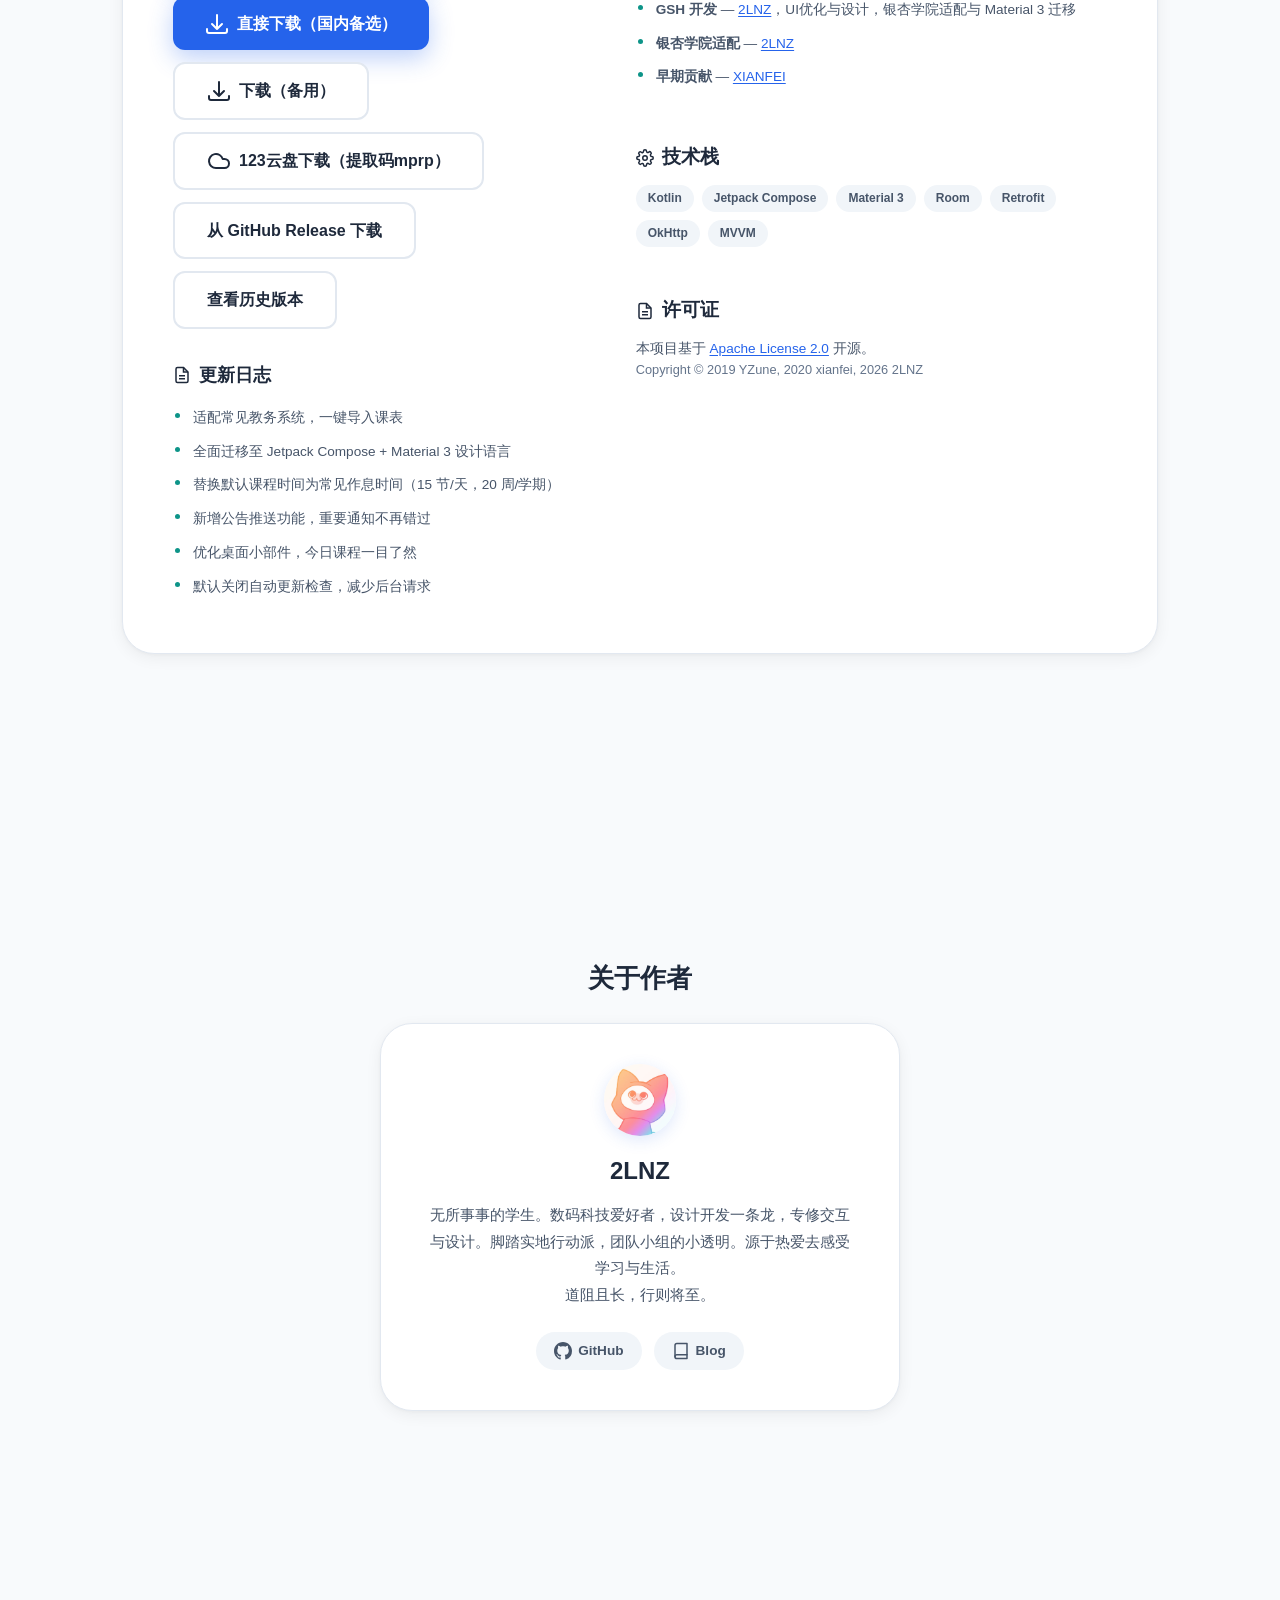
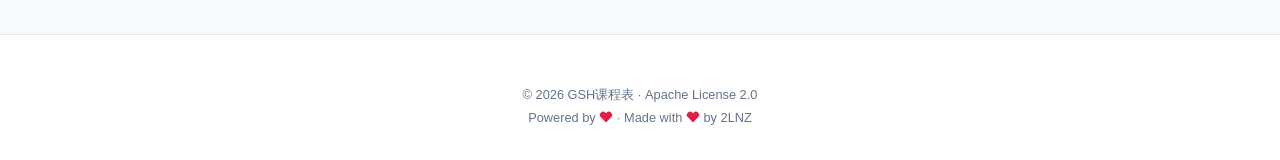
==== commit 7d841849: "日常维护更新" ====
--- a/docs/index.html
+++ b/docs/index.html
@@ -59,6 +59,7 @@
       <a href="#screenshots">截图</a>
       <a href="#qa">Q&amp;A</a>
       <a href="#download-about">下载</a>
+      <a href="#author">关于作者</a>
     </div>
     <a href="#download-about" class="nav-dl-btn nav-dl-btn-desktop">立即下载</a>
     <button class="hamburger" id="hamburger" aria-label="菜单">
@@ -73,6 +74,7 @@
       <a href="#screenshots">截图</a>
       <a href="#qa">Q&amp;A</a>
       <a href="#download-about">下载</a>
+      <a href="#author">关于作者</a>
       <a href="#download-about" class="mobile-dl-btn">立即下载</a>
     </div>
   </div>
@@ -344,48 +346,40 @@
           <p>大家关心的问题，都在这里解答</p>
         </div>
         <div class="qa-grid">
-          <div class="qa-card fade-in">
-            <div class="qa-asker">
-              <div class="qa-avatar">坤</div>
-              <span class="qa-name">坤坤</span>
-            </div>
-            <p class="qa-question">为什么需要开启应用自启动和关闭省电策略？</p>
-            <div class="qa-answer">
-              <span class="qa-answer-label">答疑</span>
-              <p>本app为在各手机品牌进行报备，无法收到手机厂商内置FCM白名单，也就是无法保持app在后台运行，可能会导致小程序更新不及时的问题，开启则可以避免。经过测试，开启之后仅会增加2%--3%的用电量</p>
-            </div>
-          </div>
-          <div class="qa-card fade-in">
-            <div class="qa-asker">
-              <div class="qa-avatar">杰</div>
-              <span class="qa-name">杰哥</span>
-            </div>
-            <p class="qa-question">对比其他课程表app有什么优势？</p>
-            <div class="qa-answer">
-              <span class="qa-answer-label">回答</span>
-              <p>更加轻量，更加美观，更加干净无广告，完全开源更加安全</p>
-            </div>
-          </div>
-          <div class="qa-card fade-in">
-            <div class="qa-asker">
-              <div class="qa-avatar">普</div>
-              <span class="qa-name">普普</span>
-            </div>
-            <p class="qa-question">是否考虑推出苹果版本？</p>
-            <div class="qa-answer">
-              <span class="qa-answer-label">答疑</span>
-              <p>目前不考虑，一来是没有Macbook和iphone,二来是学习成本太高了</p>
-            </div>
-          </div>
-          <div class="qa-card fade-in">
-            <div class="qa-asker">
-              <div class="qa-avatar">马</div>
-              <span class="qa-name">马勒</span>
-            </div>
-            <p class="qa-question">后续是否会继续更新？</p>
-            <div class="qa-answer">
-              <span class="qa-answer-label">答疑</span>
-              <p>会的吧？尽力而为</p>
+          <div class="qa-item fade-in">
+            <button class="faq-q" aria-expanded="false">
+              <span class="faq-q-text">为什么需要开启应用自启动和关闭省电策略？</span>
+              <svg class="faq-ic" viewBox="0 0 24 24" width="18" height="18" fill="none" stroke="currentColor" stroke-width="2" stroke-linecap="round" stroke-linejoin="round"><polyline points="6 9 12 15 18 9"></polyline></svg>
+            </button>
+            <div class="faq-a">
+              <p>本app未在各手机品牌进行报备，无法收到手机厂商内置FCM白名单，也就是无法保持app在后台运行，可能会导致小程序更新不及时的问题，开启则可以避免。经过测试，开启之后仅会增加2%--3%的用电量。</p>
+            </div>
+          </div>
+          <div class="qa-item fade-in">
+            <button class="faq-q" aria-expanded="false">
+              <span class="faq-q-text">对比其他课程表app有什么优势？</span>
+              <svg class="faq-ic" viewBox="0 0 24 24" width="18" height="18" fill="none" stroke="currentColor" stroke-width="2" stroke-linecap="round" stroke-linejoin="round"><polyline points="6 9 12 15 18 9"></polyline></svg>
+            </button>
+            <div class="faq-a">
+              <p>更加轻量，更加美观，更加干净无广告，完全开源更加安全。</p>
+            </div>
+          </div>
+          <div class="qa-item fade-in">
+            <button class="faq-q" aria-expanded="false">
+              <span class="faq-q-text">是否考虑推出苹果版本？</span>
+              <svg class="faq-ic" viewBox="0 0 24 24" width="18" height="18" fill="none" stroke="currentColor" stroke-width="2" stroke-linecap="round" stroke-linejoin="round"><polyline points="6 9 12 15 18 9"></polyline></svg>
+            </button>
+            <div class="faq-a">
+              <p>目前不考虑，一来是没有 MacBook 和 iPhone，二来是学习成本太高了。</p>
+            </div>
+          </div>
+          <div class="qa-item fade-in">
+            <button class="faq-q" aria-expanded="false">
+              <span class="faq-q-text">后续是否会继续更新？</span>
+              <svg class="faq-ic" viewBox="0 0 24 24" width="18" height="18" fill="none" stroke="currentColor" stroke-width="2" stroke-linecap="round" stroke-linejoin="round"><polyline points="6 9 12 15 18 9"></polyline></svg>
+            </button>
+            <div class="faq-a">
+              <p>会的吧？尽力而为。</p>
             </div>
           </div>
         </div>
@@ -475,6 +469,31 @@
         </div>
       </div>
     </section>
+
+    <!-- ====== Page 9: Author ====== -->
+    <section id="author" class="snap-page">
+      <div class="container">
+        <h2 class="section-title-center fade-in">关于作者</h2>
+        <div class="author-card fade-in">
+          <div class="author-avatar-placeholder">
+            <!-- 替换为你的头像 -->
+            <img src="assets/daimao.jpg" alt="2LNZ" width="72" height="72" loading="lazy">
+          </div>
+          <h2 class="author-name">2LNZ</h2>
+          <p class="author-bio">无所事事的学生。数码科技爱好者，设计开发一条龙，专修交互与设计。脚踏实地行动派，团队小组的小透明。源于热爱去感受学习与生活。<br>道阻且长，行则将至。</p>
+          <div class="author-links">
+            <a href="https://github.com/2lnz" target="_blank" rel="noopener" class="author-link">
+              <svg width="18" height="18" viewBox="0 0 24 24" fill="currentColor"><path d="M12 0C5.37 0 0 5.37 0 12c0 5.31 3.435 9.795 8.205 11.385.6.105.825-.255.825-.57 0-.285-.015-1.23-.015-2.235-3.015.555-3.795-.735-4.035-1.41-.135-.345-.72-1.41-1.23-1.695-.42-.225-1.02-.78-.015-.795.945-.015 1.62.87 1.845 1.23 1.08 1.815 2.805 1.305 3.495.99.105-.78.42-1.305.765-1.605-2.67-.3-5.46-1.335-5.46-5.925 0-1.305.465-2.385 1.23-3.225-.12-.3-.54-1.53.12-3.18 0 0 1.005-.315 3.3 1.23.96-.27 1.98-.405 3-.405s2.04.135 3 .405c2.295-1.56 3.3-1.23 3.3-1.23.66 1.65.24 2.88.12 3.18.765.84 1.23 1.905 1.23 3.225 0 4.605-2.805 5.625-5.475 5.925.435.375.81 1.095.81 2.22 0 1.605-.015 2.895-.015 3.3 0 .315.225.69.825.57A12.02 12.02 0 0 0 24 12c0-6.63-5.37-12-12-12z"/></svg>
+              GitHub
+            </a>
+            <a href="https://blog.2lnz.top" target="_blank" rel="noopener" class="author-link">
+              <svg width="18" height="18" viewBox="0 0 24 24" fill="none" stroke="currentColor" stroke-width="2" stroke-linecap="round" stroke-linejoin="round"><path d="M4 19.5A2.5 2.5 0 0 1 6.5 17H20"/><path d="M6.5 2H20v20H6.5A2.5 2.5 0 0 1 4 19.5v-15A2.5 2.5 0 0 1 6.5 2z"/></svg>
+              Blog
+            </a>
+          </div>
+        </div>
+      </div>
+    </section>
   </main>
 
   <!-- Footer -->
@@ -483,6 +502,6 @@
     <p>Powered by  <svg width="14" height="14" viewBox="0 0 24 24" fill="#E11D48" stroke="none" style="display:inline;vertical-align:-2px;"><path d="M20.84 4.61a5.5 5.5 0 0 0-7.78 0L12 5.67l-1.06-1.06a5.5 5.5 0 0 0-7.78 7.78l1.06 1.06L12 21.23l7.78-7.78 1.06-1.06a5.5 5.5 0 0 0 0-7.78z"/></svg> </a> · Made with <svg width="14" height="14" viewBox="0 0 24 24" fill="#E11D48" stroke="none" style="display:inline;vertical-align:-2px;"><path d="M20.84 4.61a5.5 5.5 0 0 0-7.78 0L12 5.67l-1.06-1.06a5.5 5.5 0 0 0-7.78 7.78l1.06 1.06L12 21.23l7.78-7.78 1.06-1.06a5.5 5.5 0 0 0 0-7.78z"/></svg> by <a href="https://github.com/2lnz" target="_blank" rel="noopener">2LNZ</a></p>
   </footer>
 
-  <script src="js/main.js" defer>
+  <script src="js/main.js" defer></script>
 </body>
 </html>
--- a/docs/css/style.css
+++ b/docs/css/style.css
@@ -668,89 +668,164 @@
 }
 
 .qa-grid {
-  display: grid;
-  grid-template-columns: 1fr 1fr;
-  grid-template-rows: 1fr 1fr;
-  gap: 1rem;
-}
-
-.qa-card {
+  display: flex;
+  flex-direction: column;
+  gap: 0.75rem;
+  max-width: 75%;
+  margin: 0 auto;
+}
+
+.qa-item {
   background: #fff;
   border: 1px solid var(--border);
   border-radius: var(--radius);
-  padding: 1.25rem 1.5rem;
+  overflow: hidden;
   box-shadow: var(--shadow-sm);
-  transition: transform 0.3s cubic-bezier(0.34, 1.56, 0.64, 1), box-shadow 0.3s ease, border-color 0.25s ease;
-  display: flex;
-  flex-direction: column;
-}
-.qa-card:hover {
-  transform: translateY(-3px);
-  box-shadow: 0 12px 28px rgba(37, 99, 235, 0.1), 0 4px 12px rgba(0,0,0,0.05);
+  transition: border-color 0.25s ease, box-shadow 0.25s ease;
+}
+.qa-item:hover {
   border-color: var(--primary-light);
-}
-
-.qa-asker {
-  display: flex;
-  align-items: center;
-  gap: 8px;
-  margin-bottom: 0.6rem;
-}
-
-.qa-avatar {
-  width: 28px;
-  height: 28px;
+  box-shadow: 0 8px 24px rgba(37, 99, 235, 0.08);
+}
+
+.faq-q {
+  width: 100%;
+  display: flex;
+  align-items: center;
+  gap: 10px;
+  padding: 1rem 1.25rem;
+  background: none;
+  border: none;
+  cursor: pointer;
+  text-align: left;
+  font-family: var(--font);
+  color: var(--text-main);
+  transition: color 0.2s ease;
+}
+.faq-q:hover {
+  color: var(--primary);
+}
+
+.faq-q-text {
+  flex: 1;
+  font-size: 1.15rem;
+  font-weight: 700;
+  line-height: 1.5;
+}
+
+.faq-ic {
+  flex-shrink: 0;
+  color: var(--text-muted);
+  transition: transform 0.3s ease;
+}
+.faq-q[aria-expanded="true"] .faq-ic {
+  transform: rotate(180deg);
+  color: var(--primary);
+}
+
+.faq-a {
+  max-height: 0;
+  overflow: hidden;
+  transition: max-height 0.35s ease, padding 0.35s ease;
+}
+.faq-a.open {
+  max-height: 300px;
+}
+
+.faq-a p {
+  padding: 0 1.25rem 1rem 1.25rem;
+  font-size: 1rem;
+  color: var(--text-secondary);
+  line-height: 1.75;
+  border-top: 1px solid var(--border-light);
+  padding-top: 0.75rem;
+  margin: 0 1.25rem 0 1.25rem;
+}
+
+/* ===== Author ===== */
+#author.snap-page {
+  padding: 60px 0;
+}
+
+#author .section-title-center {
+  text-align: center;
+  font-size: 1.6rem;
+  font-weight: 800;
+  margin-bottom: 1.5rem;
+  color: var(--text-main);
+}
+
+.author-card {
+  max-width: 520px;
+  margin: 0 auto;
+  background: #fff;
+  border: 1px solid var(--border);
+  border-radius: var(--radius-xl);
+  padding: 2.5rem 2rem;
+  text-align: center;
+  box-shadow: var(--shadow);
+  transition: transform 0.3s ease, box-shadow 0.3s ease;
+}
+.author-card:hover {
+  transform: translateY(-4px);
+  box-shadow: var(--shadow-lg);
+}
+
+.author-avatar-placeholder {
+  width: 72px;
+  height: 72px;
   border-radius: 50%;
-  background: linear-gradient(135deg, var(--primary) 0%, #60A5FA 100%);
+  overflow: hidden;
+  margin: 0 auto 1rem;
+  box-shadow: 0 4px 16px rgba(37, 99, 235, 0.15);
+}
+.author-avatar-placeholder img {
+  width: 100%;
+  height: 100%;
+  object-fit: cover;
+}
+
+.author-name {
+  font-size: 1.5rem;
+  font-weight: 800;
+  margin-bottom: 0.75rem;
+  color: var(--text-main);
+}
+
+.author-bio {
+  font-size: 0.92rem;
+  color: var(--text-secondary);
+  line-height: 1.8;
+  max-width: 420px;
+  margin: 0 auto 1.5rem;
+}
+
+.author-links {
+  display: flex;
+  justify-content: center;
+  gap: 0.75rem;
+  flex-wrap: wrap;
+}
+
+.author-link {
+  display: inline-flex;
+  align-items: center;
+  gap: 6px;
+  padding: 8px 18px;
+  background: #F1F5F9;
+  color: var(--text-secondary);
+  border-radius: 100px;
+  font-size: 0.85rem;
+  font-weight: 600;
+  text-decoration: none;
+  transition: background 0.25s ease, color 0.25s ease, transform 0.25s ease, box-shadow 0.25s ease;
+}
+.author-link:hover {
+  background: var(--primary);
   color: #fff;
-  font-size: 0.75rem;
-  font-weight: 700;
-  display: flex;
-  align-items: center;
-  justify-content: center;
-  flex-shrink: 0;
-}
-
-.qa-name {
-  font-size: 0.85rem;
-  font-weight: 700;
-  color: var(--text-main);
-}
-
-.qa-question {
-  font-size: 0.9rem;
-  font-weight: 600;
-  color: var(--text-main);
-  line-height: 1.5;
-  margin-bottom: 0.6rem;
-  padding-left: 12px;
-  border-left: 3px solid var(--primary);
-}
-
-.qa-answer {
-  background: #F8FAFC;
-  border-radius: var(--radius-sm);
-  padding: 0.65rem 1rem;
-  flex: 1;
-}
-
-.qa-answer-label {
-  display: inline-block;
-  font-size: 0.65rem;
-  font-weight: 700;
-  color: var(--primary);
-  text-transform: uppercase;
-  letter-spacing: 0.5px;
-  margin-bottom: 0.35rem;
-  background: #EFF6FF;
-  padding: 2px 8px;
-  border-radius: 100px;
-}
-
-.qa-answer p {
-  font-size: 0.8rem;
-  color: var(--text-secondary);
-  line-height: 1.55;
+  text-decoration: none;
+  transform: translateY(-2px);
+  box-shadow: 0 4px 14px rgba(37, 99, 235, 0.3);
 }
 
 /* ===== Screenshots ===== */
@@ -938,14 +1013,15 @@
   #qa .section-title { margin-bottom: 1.25rem; }
   #qa .section-title h2 { font-size: 1.3rem; }
   .qa-grid { gap: 0.75rem; }
-  .qa-card { padding: 1rem 1.25rem; }
+  .faq-q { padding: 0.85rem 1rem; }
+  .faq-q-text { font-size: 1.05rem; }
+  .author-card { padding: 2rem 1.5rem; }
 
   .final-download-grid { grid-template-columns: 1fr; padding: 36px 28px; gap: 2.5rem; }
 }
 
-/* ---- Mobile: ≤768px ---- */
-@media (max-width: 768px) {
-  /* Nav */
+/* ---- Nav mobile: ≤980px ---- */
+@media (max-width: 980px) {
   .nav-links { display: none; }
   .nav-dl-btn-desktop { display: none; }
   .hamburger { display: flex; }
@@ -953,6 +1029,10 @@
   .nav { padding: 0.75rem 1rem; }
 
   body.menu-open { overflow: hidden; }
+}
+
+/* ---- Mobile: ≤768px ---- */
+@media (max-width: 768px) {
 
   /* Hero text */
   .hero-text {
@@ -1015,10 +1095,13 @@
   #qa.snap-page { padding: 48px 0; min-height: auto; }
   #qa .section-title { margin-bottom: 1.25rem; }
   #qa .section-title h2 { font-size: 1.3rem; }
-  .qa-grid { grid-template-columns: 1fr; gap: 0.75rem; }
-  .qa-card { padding: 1rem 1.25rem; }
-  .qa-question { font-size: 0.85rem; }
-  .qa-answer p { font-size: 0.78rem; }
+  .qa-grid { max-width: 100%; }
+  .faq-q { padding: 0.85rem 1rem; }
+  .faq-q-text { font-size: 1.05rem; }
+  .faq-a p { font-size: 0.92rem; }
+  #author.snap-page { padding: 48px 0; min-height: auto; }
+  .author-card { padding: 2rem 1.25rem; }
+  .author-bio { font-size: 0.85rem; }
 
   /* Screenshots */
   .snap-page { padding: 48px 0; min-height: auto; }
@@ -1094,9 +1177,12 @@
 
   #qa.snap-page { padding: 36px 0; min-height: auto; }
   #qa .section-title h2 { font-size: 1.2rem; }
-  .qa-card { padding: 0.85rem 1rem; }
-  .qa-question { font-size: 0.8rem; }
-  .qa-answer p { font-size: 0.73rem; }
+  .faq-q { padding: 0.75rem 0.85rem; }
+  .faq-q-text { font-size: 0.98rem; }
+  .faq-a p { font-size: 0.88rem; }
+  .author-card { padding: 1.5rem 1rem; }
+  .author-name { font-size: 1.3rem; }
+  .author-bio { font-size: 0.82rem; }
 
   .snap-page { padding: 36px 0; }
   .section-title { margin-bottom: 1.5rem; }
--- a/docs/css/style.css
+++ b/docs/css/style.css
@@ -668,89 +668,164 @@
 }
 
 .qa-grid {
-  display: grid;
-  grid-template-columns: 1fr 1fr;
-  grid-template-rows: 1fr 1fr;
-  gap: 1rem;
-}
-
-.qa-card {
+  display: flex;
+  flex-direction: column;
+  gap: 0.75rem;
+  max-width: 75%;
+  margin: 0 auto;
+}
+
+.qa-item {
   background: #fff;
   border: 1px solid var(--border);
   border-radius: var(--radius);
-  padding: 1.25rem 1.5rem;
+  overflow: hidden;
   box-shadow: var(--shadow-sm);
-  transition: transform 0.3s cubic-bezier(0.34, 1.56, 0.64, 1), box-shadow 0.3s ease, border-color 0.25s ease;
-  display: flex;
-  flex-direction: column;
-}
-.qa-card:hover {
-  transform: translateY(-3px);
-  box-shadow: 0 12px 28px rgba(37, 99, 235, 0.1), 0 4px 12px rgba(0,0,0,0.05);
+  transition: border-color 0.25s ease, box-shadow 0.25s ease;
+}
+.qa-item:hover {
   border-color: var(--primary-light);
-}
-
-.qa-asker {
-  display: flex;
-  align-items: center;
-  gap: 8px;
-  margin-bottom: 0.6rem;
-}
-
-.qa-avatar {
-  width: 28px;
-  height: 28px;
+  box-shadow: 0 8px 24px rgba(37, 99, 235, 0.08);
+}
+
+.faq-q {
+  width: 100%;
+  display: flex;
+  align-items: center;
+  gap: 10px;
+  padding: 1rem 1.25rem;
+  background: none;
+  border: none;
+  cursor: pointer;
+  text-align: left;
+  font-family: var(--font);
+  color: var(--text-main);
+  transition: color 0.2s ease;
+}
+.faq-q:hover {
+  color: var(--primary);
+}
+
+.faq-q-text {
+  flex: 1;
+  font-size: 1.15rem;
+  font-weight: 700;
+  line-height: 1.5;
+}
+
+.faq-ic {
+  flex-shrink: 0;
+  color: var(--text-muted);
+  transition: transform 0.3s ease;
+}
+.faq-q[aria-expanded="true"] .faq-ic {
+  transform: rotate(180deg);
+  color: var(--primary);
+}
+
+.faq-a {
+  max-height: 0;
+  overflow: hidden;
+  transition: max-height 0.35s ease, padding 0.35s ease;
+}
+.faq-a.open {
+  max-height: 300px;
+}
+
+.faq-a p {
+  padding: 0 1.25rem 1rem 1.25rem;
+  font-size: 1rem;
+  color: var(--text-secondary);
+  line-height: 1.75;
+  border-top: 1px solid var(--border-light);
+  padding-top: 0.75rem;
+  margin: 0 1.25rem 0 1.25rem;
+}
+
+/* ===== Author ===== */
+#author.snap-page {
+  padding: 60px 0;
+}
+
+#author .section-title-center {
+  text-align: center;
+  font-size: 1.6rem;
+  font-weight: 800;
+  margin-bottom: 1.5rem;
+  color: var(--text-main);
+}
+
+.author-card {
+  max-width: 520px;
+  margin: 0 auto;
+  background: #fff;
+  border: 1px solid var(--border);
+  border-radius: var(--radius-xl);
+  padding: 2.5rem 2rem;
+  text-align: center;
+  box-shadow: var(--shadow);
+  transition: transform 0.3s ease, box-shadow 0.3s ease;
+}
+.author-card:hover {
+  transform: translateY(-4px);
+  box-shadow: var(--shadow-lg);
+}
+
+.author-avatar-placeholder {
+  width: 72px;
+  height: 72px;
   border-radius: 50%;
-  background: linear-gradient(135deg, var(--primary) 0%, #60A5FA 100%);
+  overflow: hidden;
+  margin: 0 auto 1rem;
+  box-shadow: 0 4px 16px rgba(37, 99, 235, 0.15);
+}
+.author-avatar-placeholder img {
+  width: 100%;
+  height: 100%;
+  object-fit: cover;
+}
+
+.author-name {
+  font-size: 1.5rem;
+  font-weight: 800;
+  margin-bottom: 0.75rem;
+  color: var(--text-main);
+}
+
+.author-bio {
+  font-size: 0.92rem;
+  color: var(--text-secondary);
+  line-height: 1.8;
+  max-width: 420px;
+  margin: 0 auto 1.5rem;
+}
+
+.author-links {
+  display: flex;
+  justify-content: center;
+  gap: 0.75rem;
+  flex-wrap: wrap;
+}
+
+.author-link {
+  display: inline-flex;
+  align-items: center;
+  gap: 6px;
+  padding: 8px 18px;
+  background: #F1F5F9;
+  color: var(--text-secondary);
+  border-radius: 100px;
+  font-size: 0.85rem;
+  font-weight: 600;
+  text-decoration: none;
+  transition: background 0.25s ease, color 0.25s ease, transform 0.25s ease, box-shadow 0.25s ease;
+}
+.author-link:hover {
+  background: var(--primary);
   color: #fff;
-  font-size: 0.75rem;
-  font-weight: 700;
-  display: flex;
-  align-items: center;
-  justify-content: center;
-  flex-shrink: 0;
-}
-
-.qa-name {
-  font-size: 0.85rem;
-  font-weight: 700;
-  color: var(--text-main);
-}
-
-.qa-question {
-  font-size: 0.9rem;
-  font-weight: 600;
-  color: var(--text-main);
-  line-height: 1.5;
-  margin-bottom: 0.6rem;
-  padding-left: 12px;
-  border-left: 3px solid var(--primary);
-}
-
-.qa-answer {
-  background: #F8FAFC;
-  border-radius: var(--radius-sm);
-  padding: 0.65rem 1rem;
-  flex: 1;
-}
-
-.qa-answer-label {
-  display: inline-block;
-  font-size: 0.65rem;
-  font-weight: 700;
-  color: var(--primary);
-  text-transform: uppercase;
-  letter-spacing: 0.5px;
-  margin-bottom: 0.35rem;
-  background: #EFF6FF;
-  padding: 2px 8px;
-  border-radius: 100px;
-}
-
-.qa-answer p {
-  font-size: 0.8rem;
-  color: var(--text-secondary);
-  line-height: 1.55;
+  text-decoration: none;
+  transform: translateY(-2px);
+  box-shadow: 0 4px 14px rgba(37, 99, 235, 0.3);
 }
 
 /* ===== Screenshots ===== */
@@ -938,14 +1013,15 @@
   #qa .section-title { margin-bottom: 1.25rem; }
   #qa .section-title h2 { font-size: 1.3rem; }
   .qa-grid { gap: 0.75rem; }
-  .qa-card { padding: 1rem 1.25rem; }
+  .faq-q { padding: 0.85rem 1rem; }
+  .faq-q-text { font-size: 1.05rem; }
+  .author-card { padding: 2rem 1.5rem; }
 
   .final-download-grid { grid-template-columns: 1fr; padding: 36px 28px; gap: 2.5rem; }
 }
 
-/* ---- Mobile: ≤768px ---- */
-@media (max-width: 768px) {
-  /* Nav */
+/* ---- Nav mobile: ≤980px ---- */
+@media (max-width: 980px) {
   .nav-links { display: none; }
   .nav-dl-btn-desktop { display: none; }
   .hamburger { display: flex; }
@@ -953,6 +1029,10 @@
   .nav { padding: 0.75rem 1rem; }
 
   body.menu-open { overflow: hidden; }
+}
+
+/* ---- Mobile: ≤768px ---- */
+@media (max-width: 768px) {
 
   /* Hero text */
   .hero-text {
@@ -1015,10 +1095,13 @@
   #qa.snap-page { padding: 48px 0; min-height: auto; }
   #qa .section-title { margin-bottom: 1.25rem; }
   #qa .section-title h2 { font-size: 1.3rem; }
-  .qa-grid { grid-template-columns: 1fr; gap: 0.75rem; }
-  .qa-card { padding: 1rem 1.25rem; }
-  .qa-question { font-size: 0.85rem; }
-  .qa-answer p { font-size: 0.78rem; }
+  .qa-grid { max-width: 100%; }
+  .faq-q { padding: 0.85rem 1rem; }
+  .faq-q-text { font-size: 1.05rem; }
+  .faq-a p { font-size: 0.92rem; }
+  #author.snap-page { padding: 48px 0; min-height: auto; }
+  .author-card { padding: 2rem 1.25rem; }
+  .author-bio { font-size: 0.85rem; }
 
   /* Screenshots */
   .snap-page { padding: 48px 0; min-height: auto; }
@@ -1094,9 +1177,12 @@
 
   #qa.snap-page { padding: 36px 0; min-height: auto; }
   #qa .section-title h2 { font-size: 1.2rem; }
-  .qa-card { padding: 0.85rem 1rem; }
-  .qa-question { font-size: 0.8rem; }
-  .qa-answer p { font-size: 0.73rem; }
+  .faq-q { padding: 0.75rem 0.85rem; }
+  .faq-q-text { font-size: 0.98rem; }
+  .faq-a p { font-size: 0.88rem; }
+  .author-card { padding: 1.5rem 1rem; }
+  .author-name { font-size: 1.3rem; }
+  .author-bio { font-size: 0.82rem; }
 
   .snap-page { padding: 36px 0; }
   .section-title { margin-bottom: 1.5rem; }
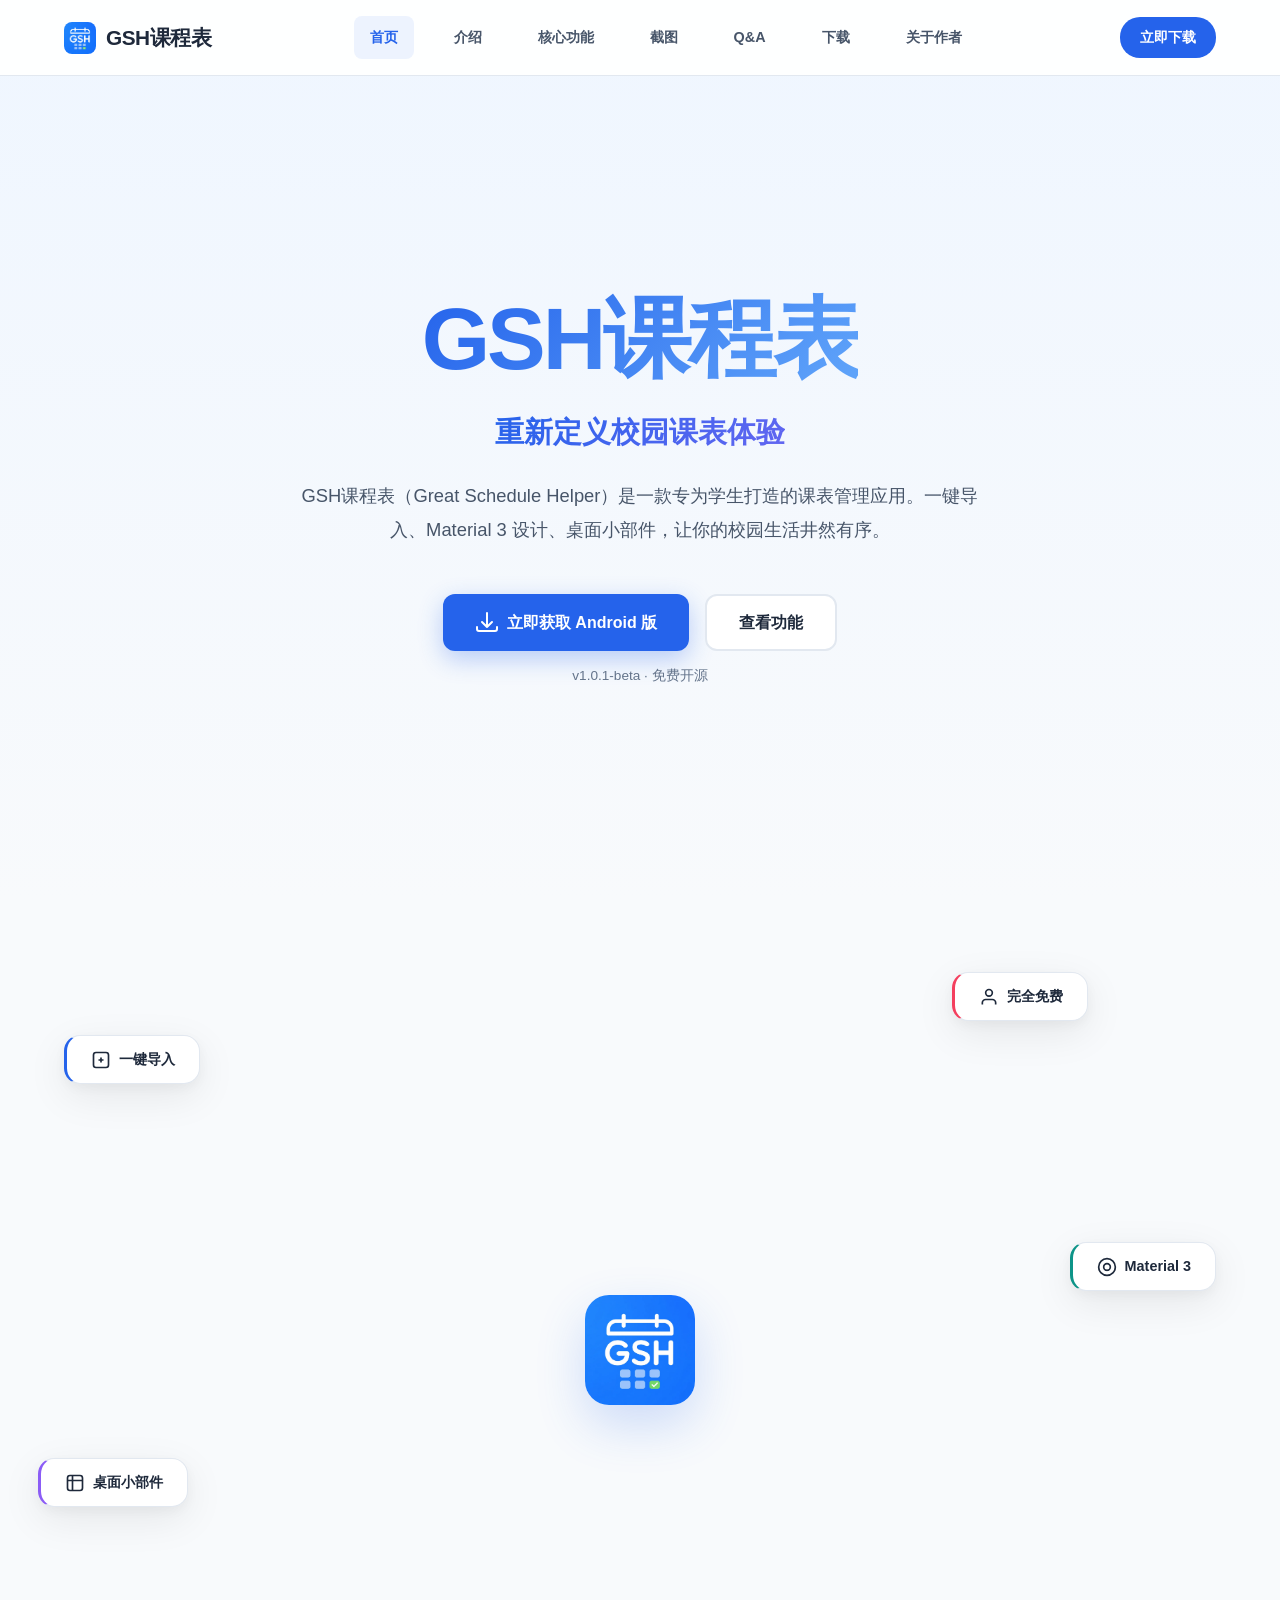
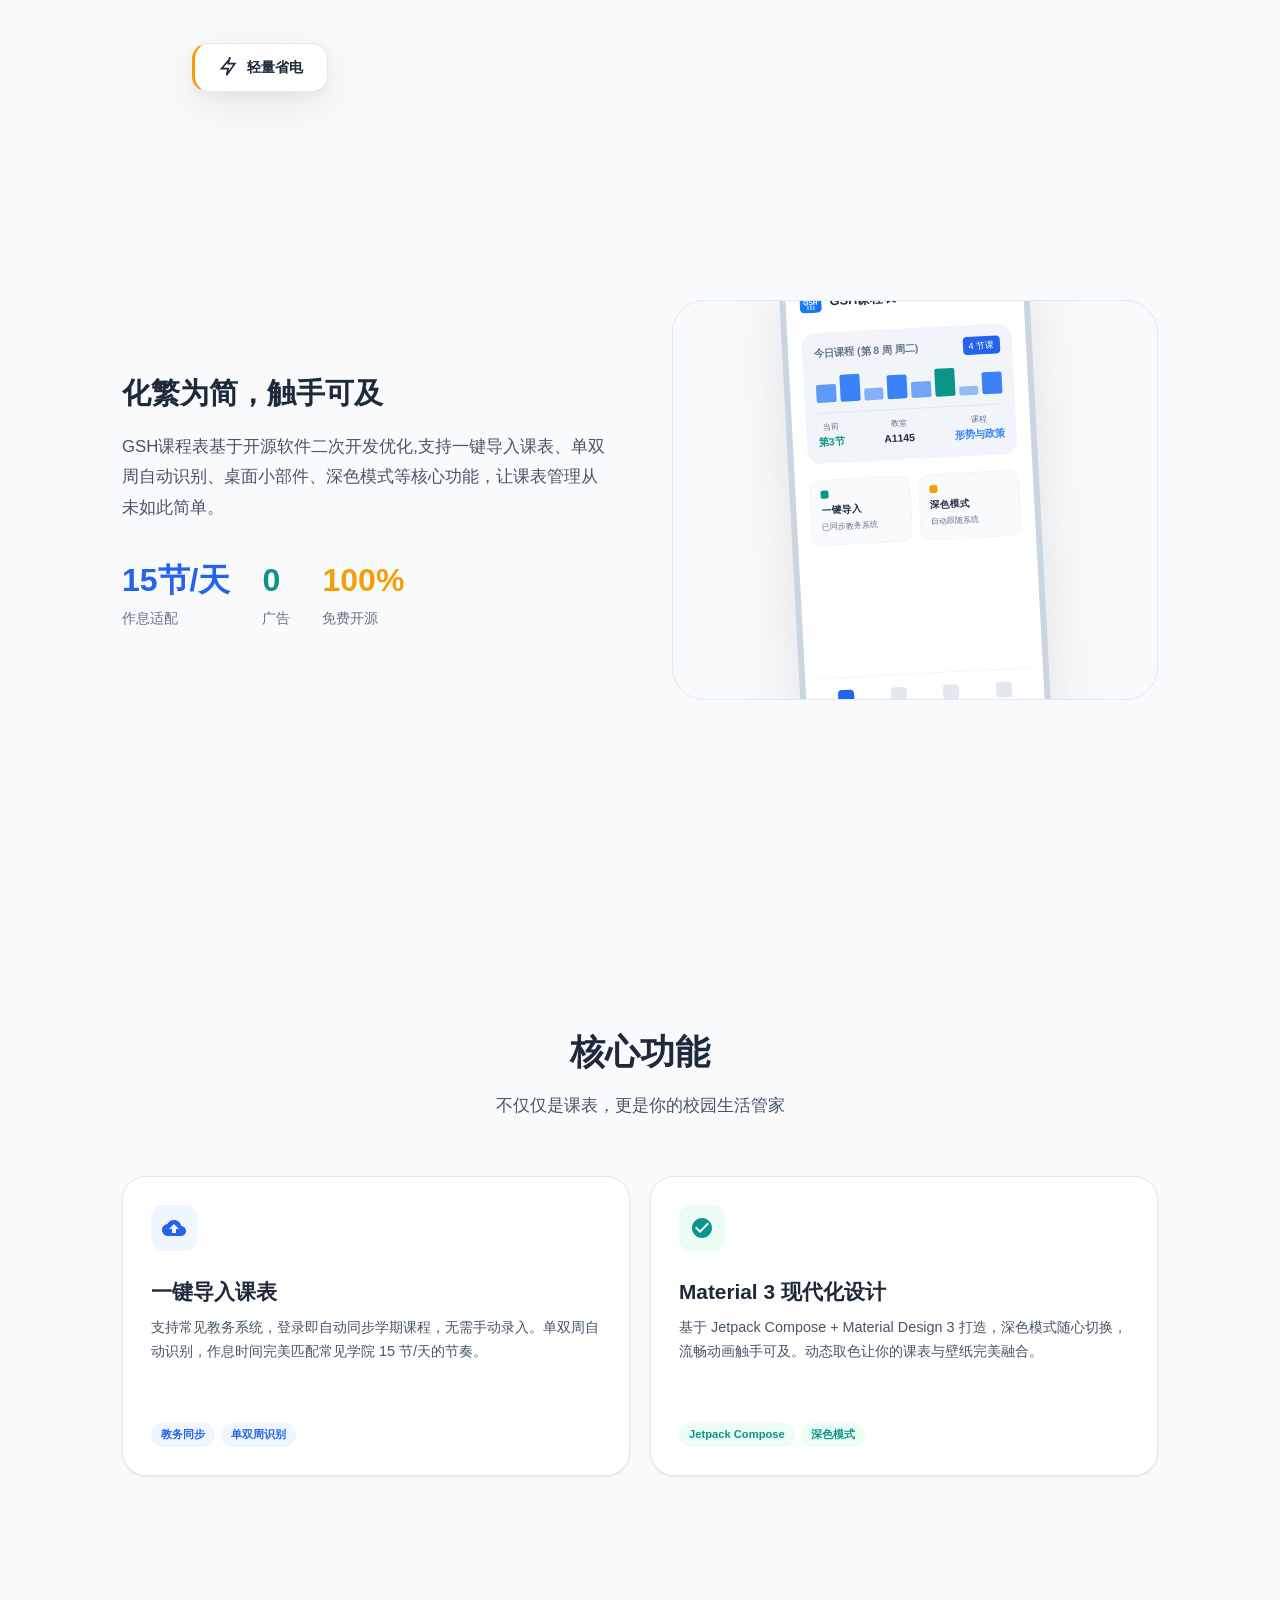
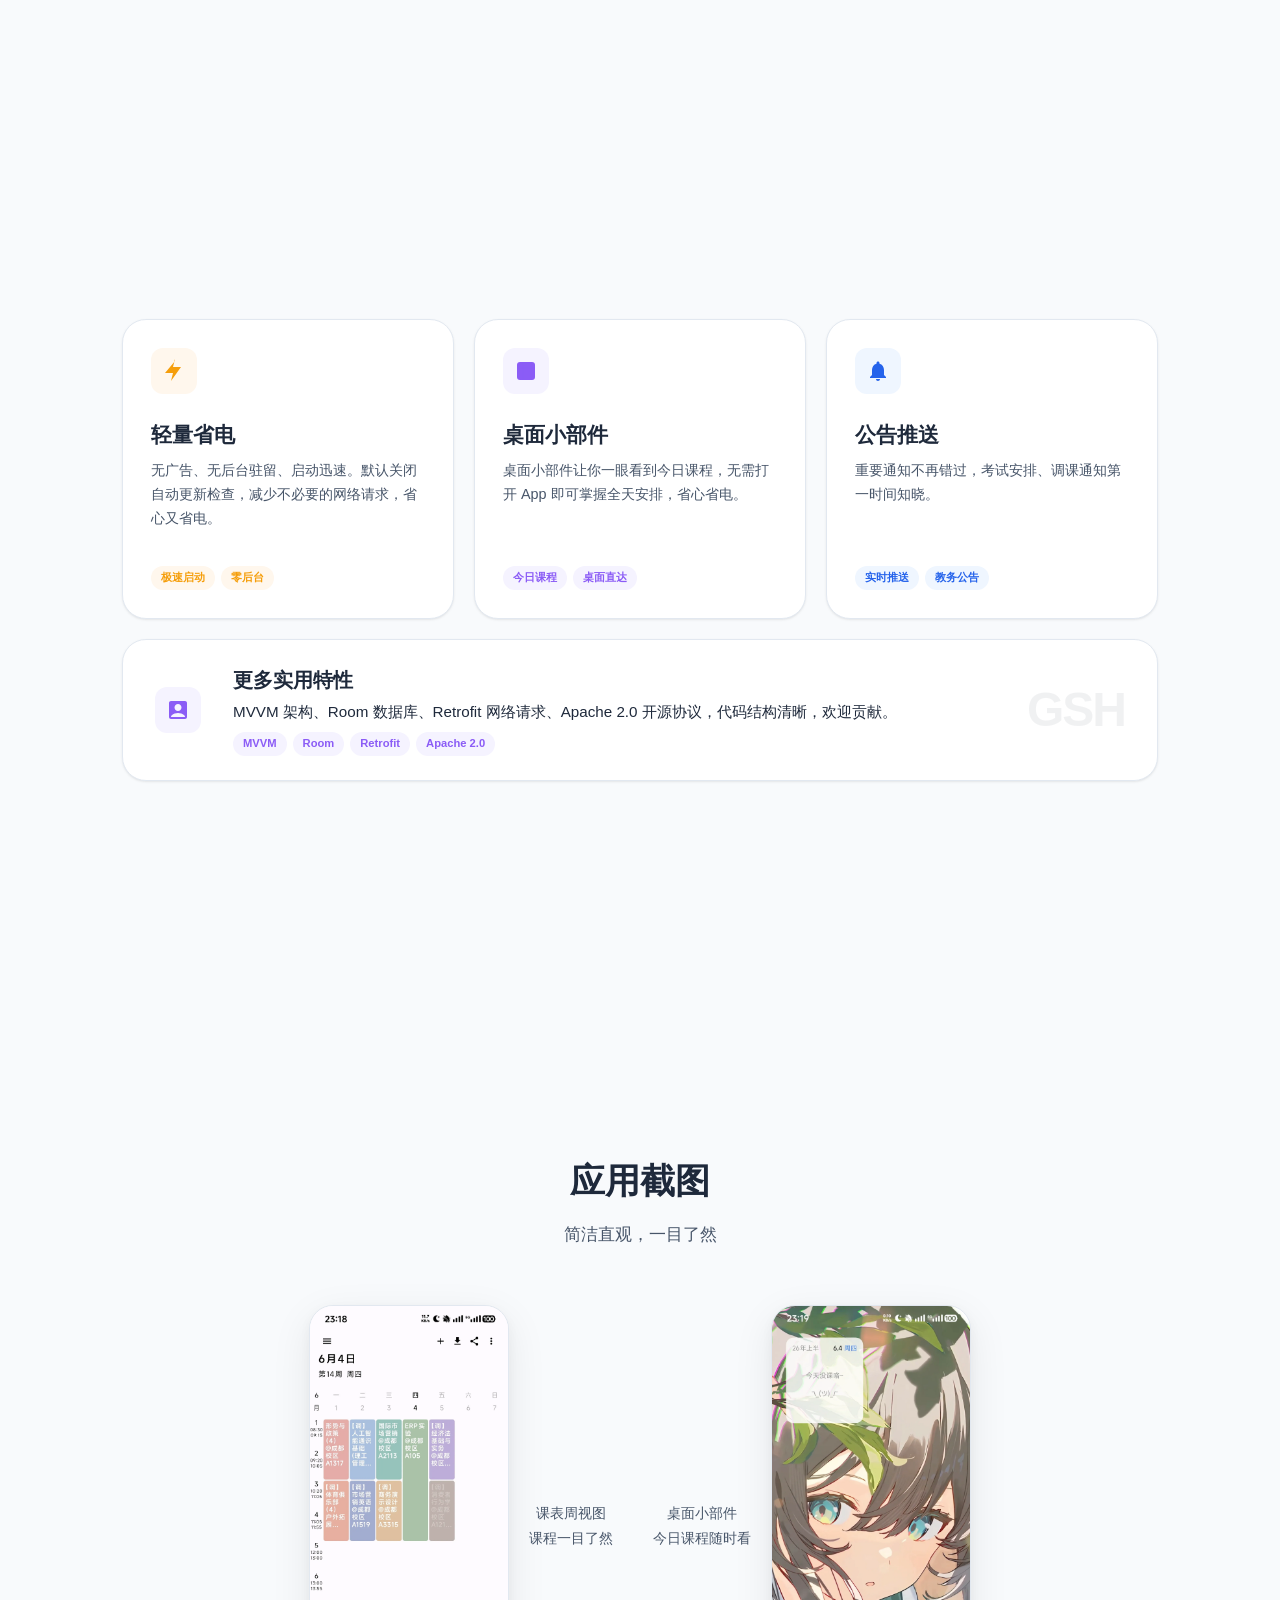
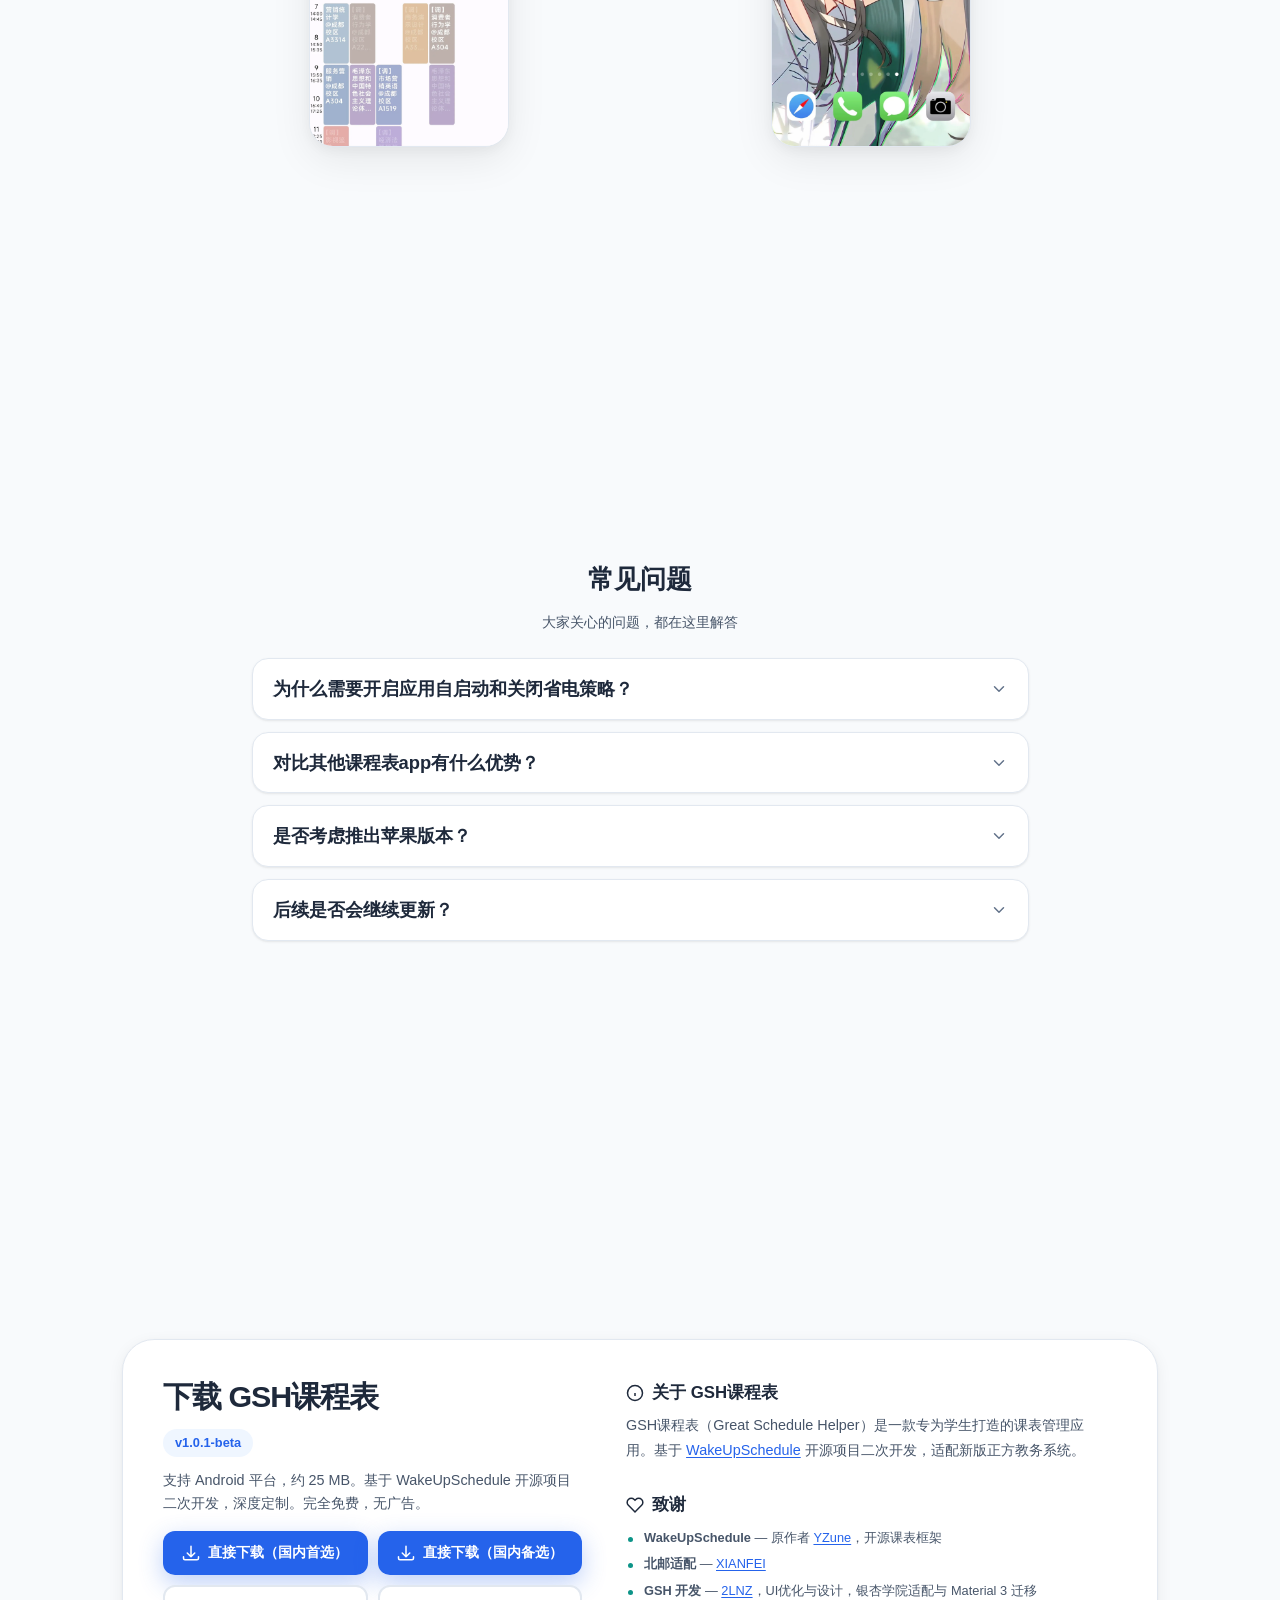
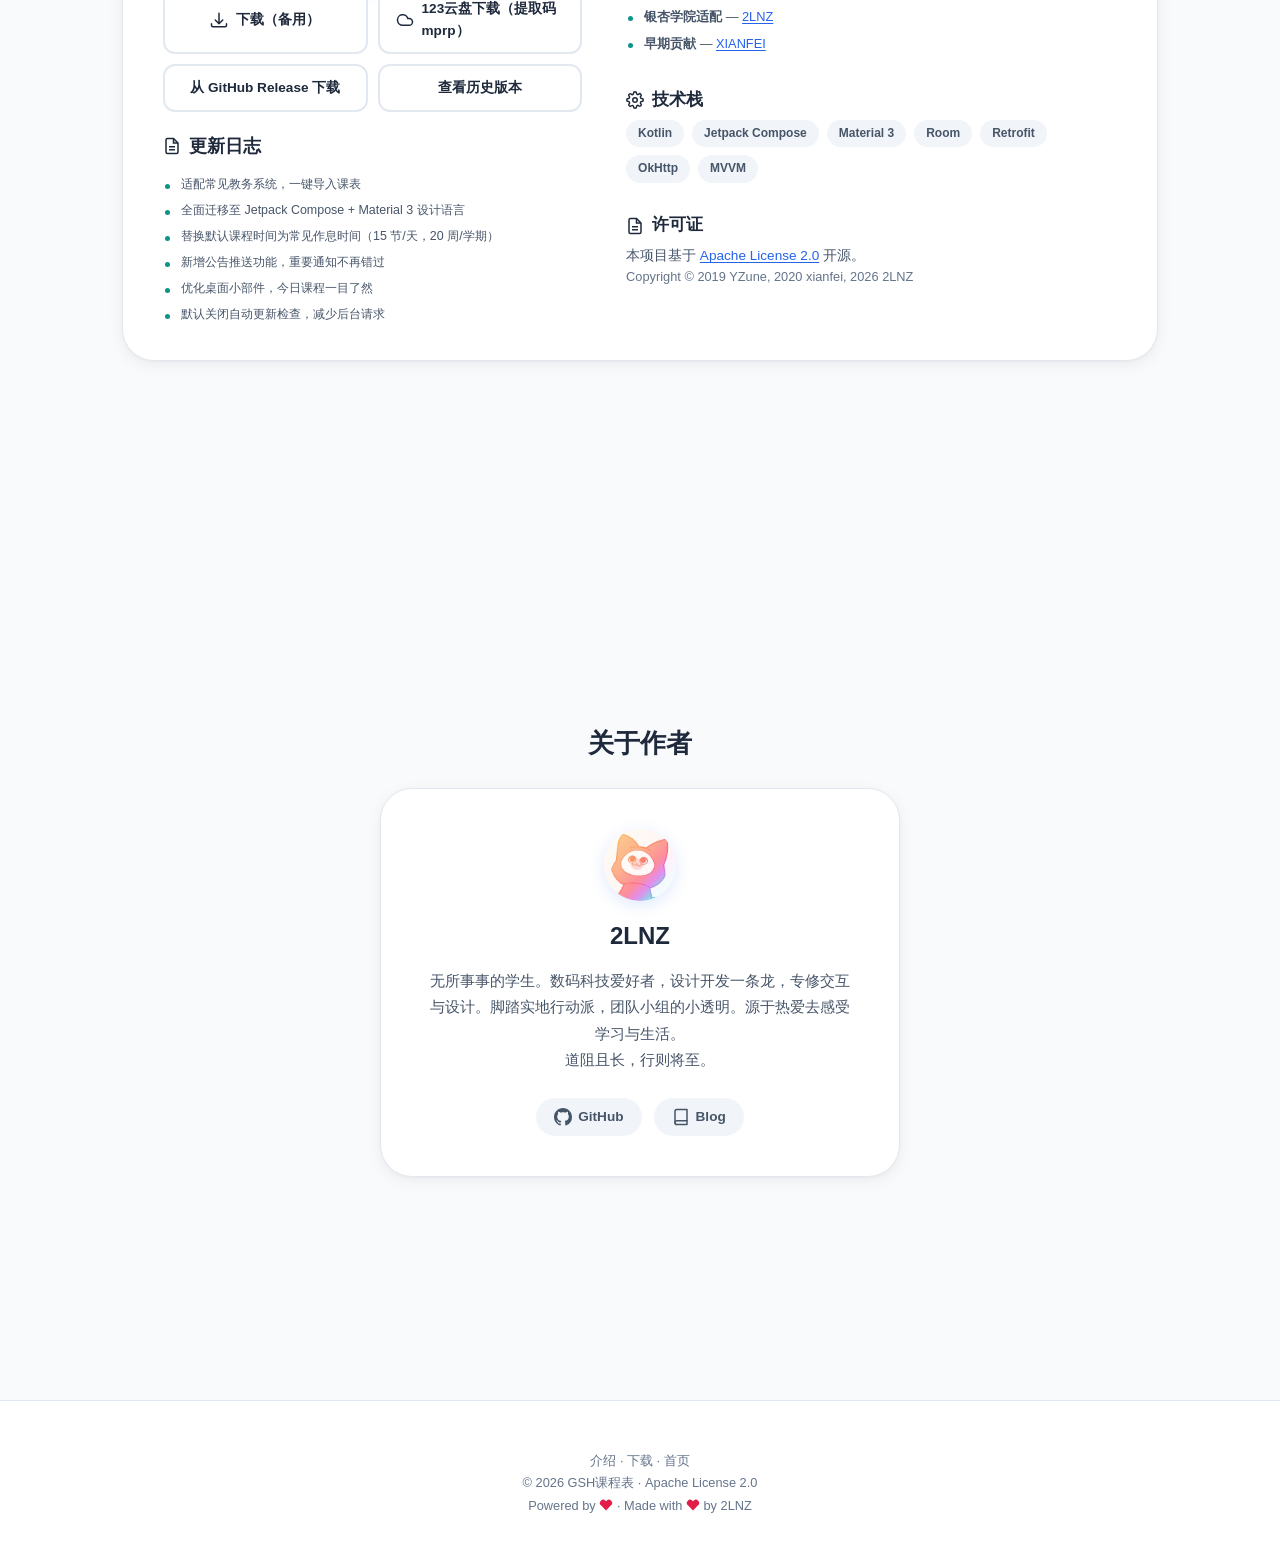
==== commit 9be7d075: "日常维护" ====
--- a/docs/index.html
+++ b/docs/index.html
@@ -6,10 +6,28 @@
   <meta name="description" content="GSH课程表 — Great Schedule Helper，你的课表助手。一键导入课表，Material 3 设计，轻量省电。">
   <meta property="og:title" content="GSH课程表 — Great Schedule Helper">
   <meta property="og:description" content="你的课表助手，一键导入，Material 3 设计，轻量省电。">
-  <meta property="og:image" content="assets/logo.webp">
+  <meta property="og:image" content="https://gsh.2lnz.top/assets/logo.webp">
+  <meta property="og:url" content="https://gsh.2lnz.top/">
   <meta property="og:type" content="website">
   <title>GSH课程表 — Great Schedule</title>
+  <link rel="canonical" href="https://gsh.2lnz.top/">
   <link rel="icon" type="image/webp" href="assets/logo.webp">
+  <script type="application/ld+json">
+  {
+    "@context": "https://schema.org",
+    "@type": "SoftwareApplication",
+    "name": "GSH课程表",
+    "alternateName": "Great Schedule Helper",
+    "url": "https://gsh.2lnz.top/",
+    "operatingSystem": "Android",
+    "applicationCategory": "EducationalApplication",
+    "softwareVersion": "1.0.1-beta",
+    "description": "GSH课程表（Great Schedule Helper）是一款专为学生打造的课表管理应用。一键导入、Material 3 设计、桌面小部件，完全免费开源。",
+    "offers": { "@type": "Offer", "price": "0", "priceCurrency": "CNY" },
+    "author": { "@type": "Person", "name": "2LNZ", "url": "https://github.com/2lnz" },
+    "license": "https://www.apache.org/licenses/LICENSE-2.0"
+  }
+  </script>
   <!-- Preconnect to external origins -->
   <link rel="preconnect" href="https://apk.2lnz.top">
   <link rel="preconnect" href="https://gsh.2lnz.top">
@@ -417,7 +435,7 @@
               <a href="https://github.com/2lnz/GSH_GreatSchedule/releases/latest" class="btn-secondary" target="_blank" rel="noopener">从 GitHub Release 下载</a>
               <a href="https://github.com/2lnz/GSH_GreatSchedule/releases" class="btn-secondary" target="_blank" rel="noopener">查看历史版本</a>
             </div>
-            <div style="margin-top:2rem;">
+            <div style="margin-top:1.25rem;">
               <h3 style="font-size:1.1rem;font-weight:700;margin-bottom:0.75rem;display:flex;align-items:center;gap:8px;"><svg width="18" height="18" viewBox="0 0 24 24" fill="none" stroke="currentColor" stroke-width="2"><path d="M14 2H6a2 2 0 0 0-2 2v16a2 2 0 0 0 2 2h12a2 2 0 0 0 2-2V8z"/><polyline points="14 2 14 8 20 8"/><line x1="16" y1="13" x2="8" y2="13"/><line x1="16" y1="17" x2="8" y2="17"/></svg>更新日志</h3>
               <ul class="changelog">
                 <li>适配常见教务系统，一键导入课表</li>
@@ -498,6 +516,7 @@
 
   <!-- Footer -->
   <footer class="footer">
+    <p><a href="about.html">介绍</a> · <a href="download.html">下载</a> · <a href="index.html">首页</a></p>
     <p>© 2026 GSH课程表 · Apache License 2.0</p>
     <p>Powered by  <svg width="14" height="14" viewBox="0 0 24 24" fill="#E11D48" stroke="none" style="display:inline;vertical-align:-2px;"><path d="M20.84 4.61a5.5 5.5 0 0 0-7.78 0L12 5.67l-1.06-1.06a5.5 5.5 0 0 0-7.78 7.78l1.06 1.06L12 21.23l7.78-7.78 1.06-1.06a5.5 5.5 0 0 0 0-7.78z"/></svg> </a> · Made with <svg width="14" height="14" viewBox="0 0 24 24" fill="#E11D48" stroke="none" style="display:inline;vertical-align:-2px;"><path d="M20.84 4.61a5.5 5.5 0 0 0-7.78 0L12 5.67l-1.06-1.06a5.5 5.5 0 0 0-7.78 7.78l1.06 1.06L12 21.23l7.78-7.78 1.06-1.06a5.5 5.5 0 0 0 0-7.78z"/></svg> by <a href="https://github.com/2lnz" target="_blank" rel="noopener">2LNZ</a></p>
   </footer>
--- a/docs/css/style.css
+++ b/docs/css/style.css
@@ -890,7 +890,7 @@
   box-shadow: var(--shadow);
 }
 
-.download-info h2 { font-size: 2.5rem; font-weight: 800; margin-bottom: 0.75rem; letter-spacing: -1px; }
+.download-info h2, .download-info h1 { font-size: 2.5rem; font-weight: 800; margin-bottom: 0.75rem; letter-spacing: -1px; }
 .download-info .version-badge {
   display: inline-block;
   background: #EFF6FF;
@@ -1192,10 +1192,30 @@
   .shot-label { font-size: 0.7rem; }
 
   .final-download-grid { padding: 20px 12px; gap: 1.25rem; }
-  .download-info h2 { font-size: 1.3rem; letter-spacing: 0; }
+  .download-info h1, .download-info h2 { font-size: 1.3rem; letter-spacing: 0; }
   .download-info .download-actions .btn-primary,
   .download-info .download-actions .btn-secondary { font-size: 0.85rem; padding: 12px 16px; }
   .changelog li { font-size: 0.75rem; padding: 4px 0 4px 16px; }
 
   .mobile-nav-panel { width: min(280px, 85vw); }
 }
+
+/* ---- Desktop: compact download box so it fits one viewport ---- */
+@media (min-width: 1025px) {
+  #download-about.snap-page { padding: 60px 0; }
+  .final-download-grid { gap: 2rem; padding: 32px 40px; }
+  .download-info h1, .download-info h2 { font-size: 1.9rem; margin-bottom: 0.5rem; }
+  .download-info .version-badge { margin-bottom: 0.75rem; }
+  .download-info > p { font-size: 0.9rem; line-height: 1.6; margin-bottom: 1rem; }
+  .download-info .download-actions { display: grid; grid-template-columns: repeat(2, minmax(0, 1fr)); gap: 10px; }
+  .download-info .download-actions .btn-primary,
+  .download-info .download-actions .btn-secondary { justify-content: center; padding: 11px 16px; font-size: 0.85rem; }
+  .download-info .download-actions svg { width: 18px; height: 18px; flex-shrink: 0; }
+  .download-info h3 { font-size: 1.05rem; margin-bottom: 0.5rem; }
+  .download-info .changelog li { padding: 3px 0 3px 18px; font-size: 0.78rem; }
+  .download-extras { gap: 0.85rem; }
+  .download-extras h3 { font-size: 1.05rem; margin-bottom: 0.4rem; }
+  .download-extras > div { padding: 0.5rem 0.75rem; }
+  .download-extras .changelog li { padding: 3px 0 3px 18px; font-size: 0.8rem; }
+  .tech-tags { margin-top: 0.4rem; }
+}
--- a/docs/css/style.css
+++ b/docs/css/style.css
@@ -890,7 +890,7 @@
   box-shadow: var(--shadow);
 }
 
-.download-info h2 { font-size: 2.5rem; font-weight: 800; margin-bottom: 0.75rem; letter-spacing: -1px; }
+.download-info h2, .download-info h1 { font-size: 2.5rem; font-weight: 800; margin-bottom: 0.75rem; letter-spacing: -1px; }
 .download-info .version-badge {
   display: inline-block;
   background: #EFF6FF;
@@ -1192,10 +1192,30 @@
   .shot-label { font-size: 0.7rem; }
 
   .final-download-grid { padding: 20px 12px; gap: 1.25rem; }
-  .download-info h2 { font-size: 1.3rem; letter-spacing: 0; }
+  .download-info h1, .download-info h2 { font-size: 1.3rem; letter-spacing: 0; }
   .download-info .download-actions .btn-primary,
   .download-info .download-actions .btn-secondary { font-size: 0.85rem; padding: 12px 16px; }
   .changelog li { font-size: 0.75rem; padding: 4px 0 4px 16px; }
 
   .mobile-nav-panel { width: min(280px, 85vw); }
 }
+
+/* ---- Desktop: compact download box so it fits one viewport ---- */
+@media (min-width: 1025px) {
+  #download-about.snap-page { padding: 60px 0; }
+  .final-download-grid { gap: 2rem; padding: 32px 40px; }
+  .download-info h1, .download-info h2 { font-size: 1.9rem; margin-bottom: 0.5rem; }
+  .download-info .version-badge { margin-bottom: 0.75rem; }
+  .download-info > p { font-size: 0.9rem; line-height: 1.6; margin-bottom: 1rem; }
+  .download-info .download-actions { display: grid; grid-template-columns: repeat(2, minmax(0, 1fr)); gap: 10px; }
+  .download-info .download-actions .btn-primary,
+  .download-info .download-actions .btn-secondary { justify-content: center; padding: 11px 16px; font-size: 0.85rem; }
+  .download-info .download-actions svg { width: 18px; height: 18px; flex-shrink: 0; }
+  .download-info h3 { font-size: 1.05rem; margin-bottom: 0.5rem; }
+  .download-info .changelog li { padding: 3px 0 3px 18px; font-size: 0.78rem; }
+  .download-extras { gap: 0.85rem; }
+  .download-extras h3 { font-size: 1.05rem; margin-bottom: 0.4rem; }
+  .download-extras > div { padding: 0.5rem 0.75rem; }
+  .download-extras .changelog li { padding: 3px 0 3px 18px; font-size: 0.8rem; }
+  .tech-tags { margin-top: 0.4rem; }
+}
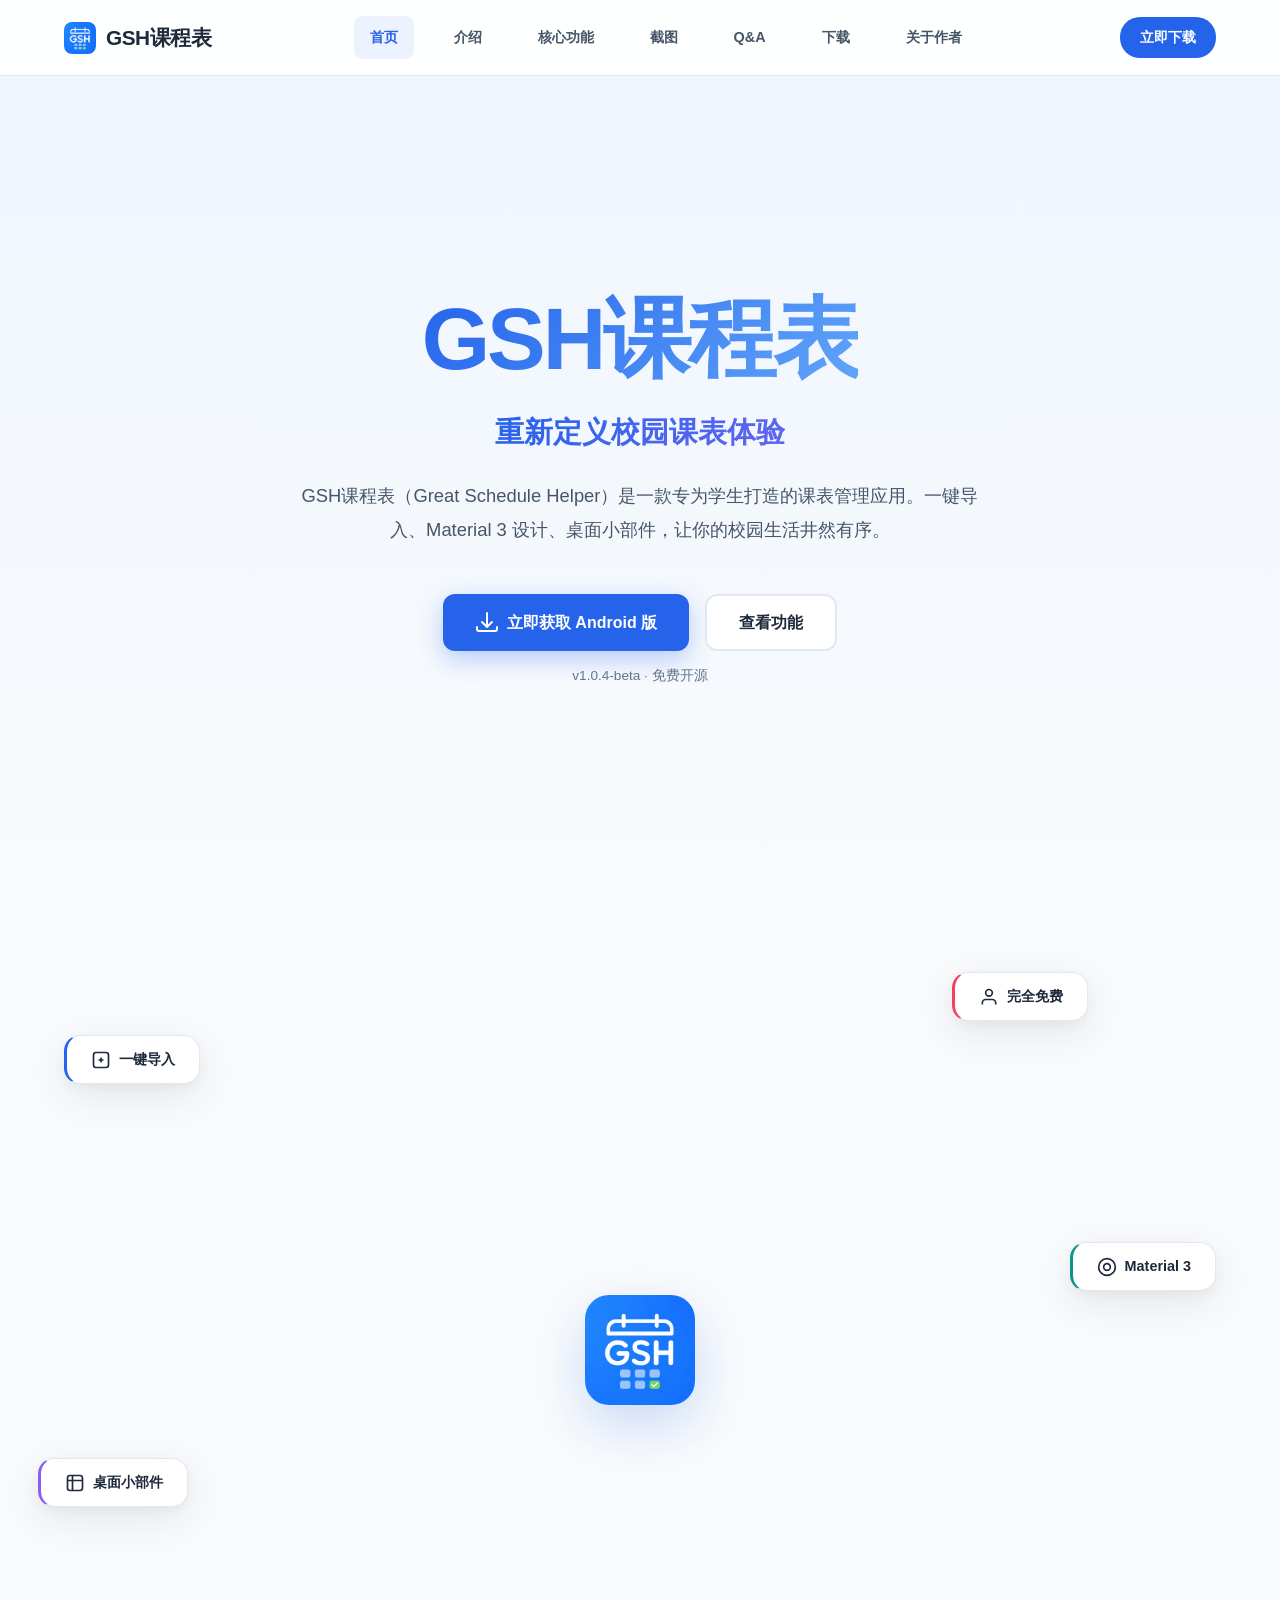
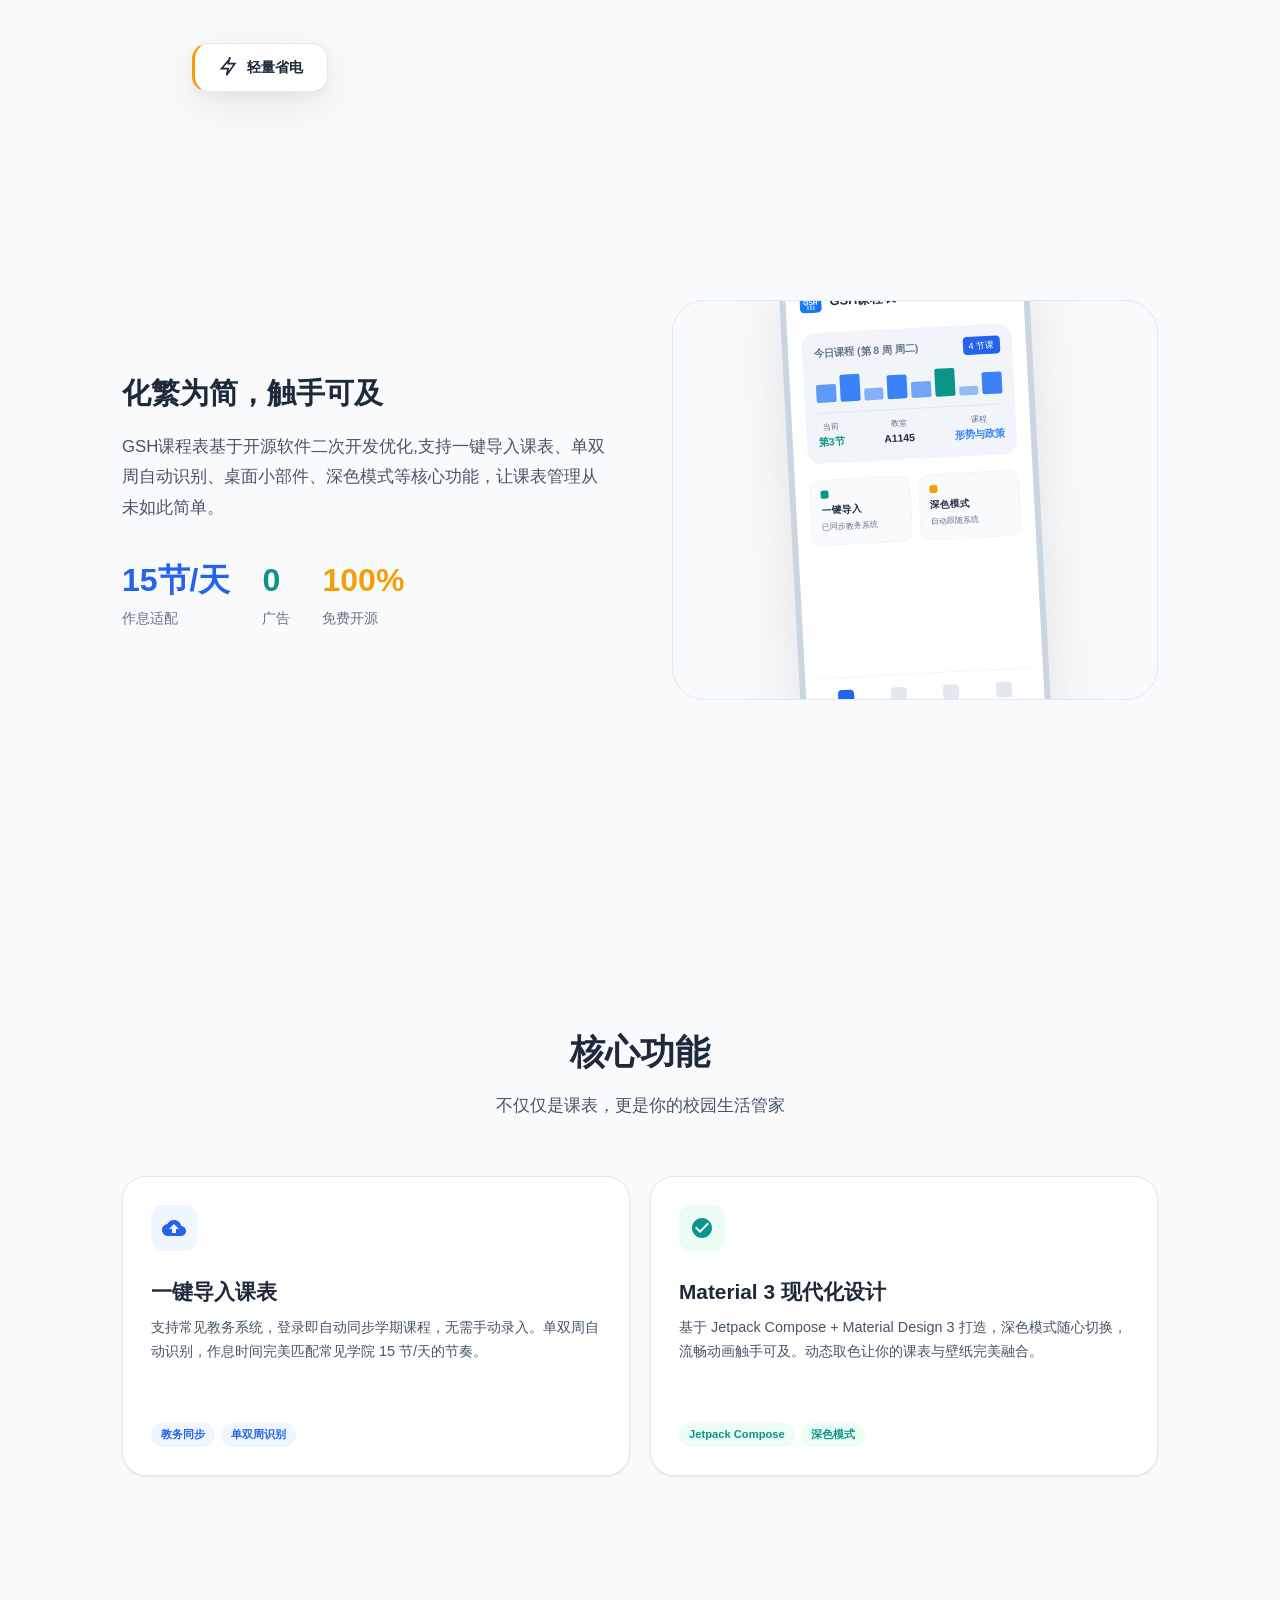
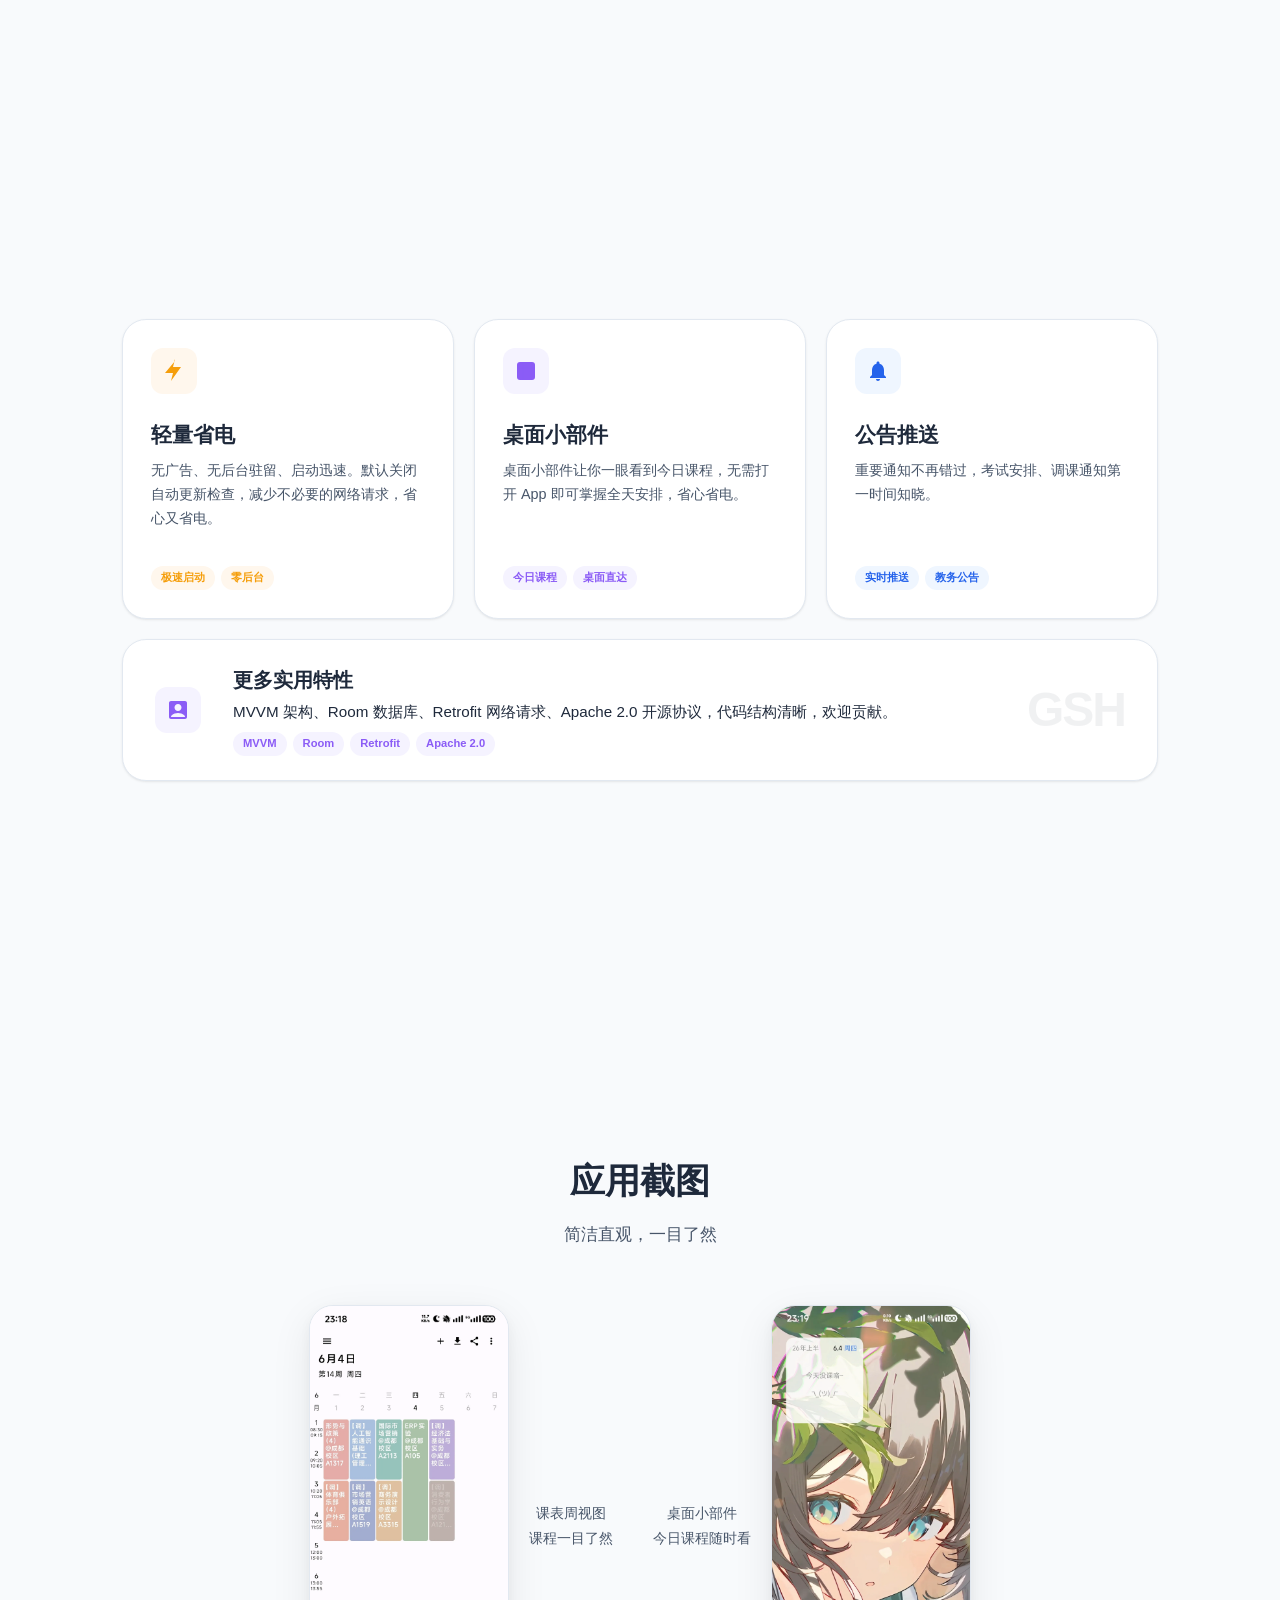
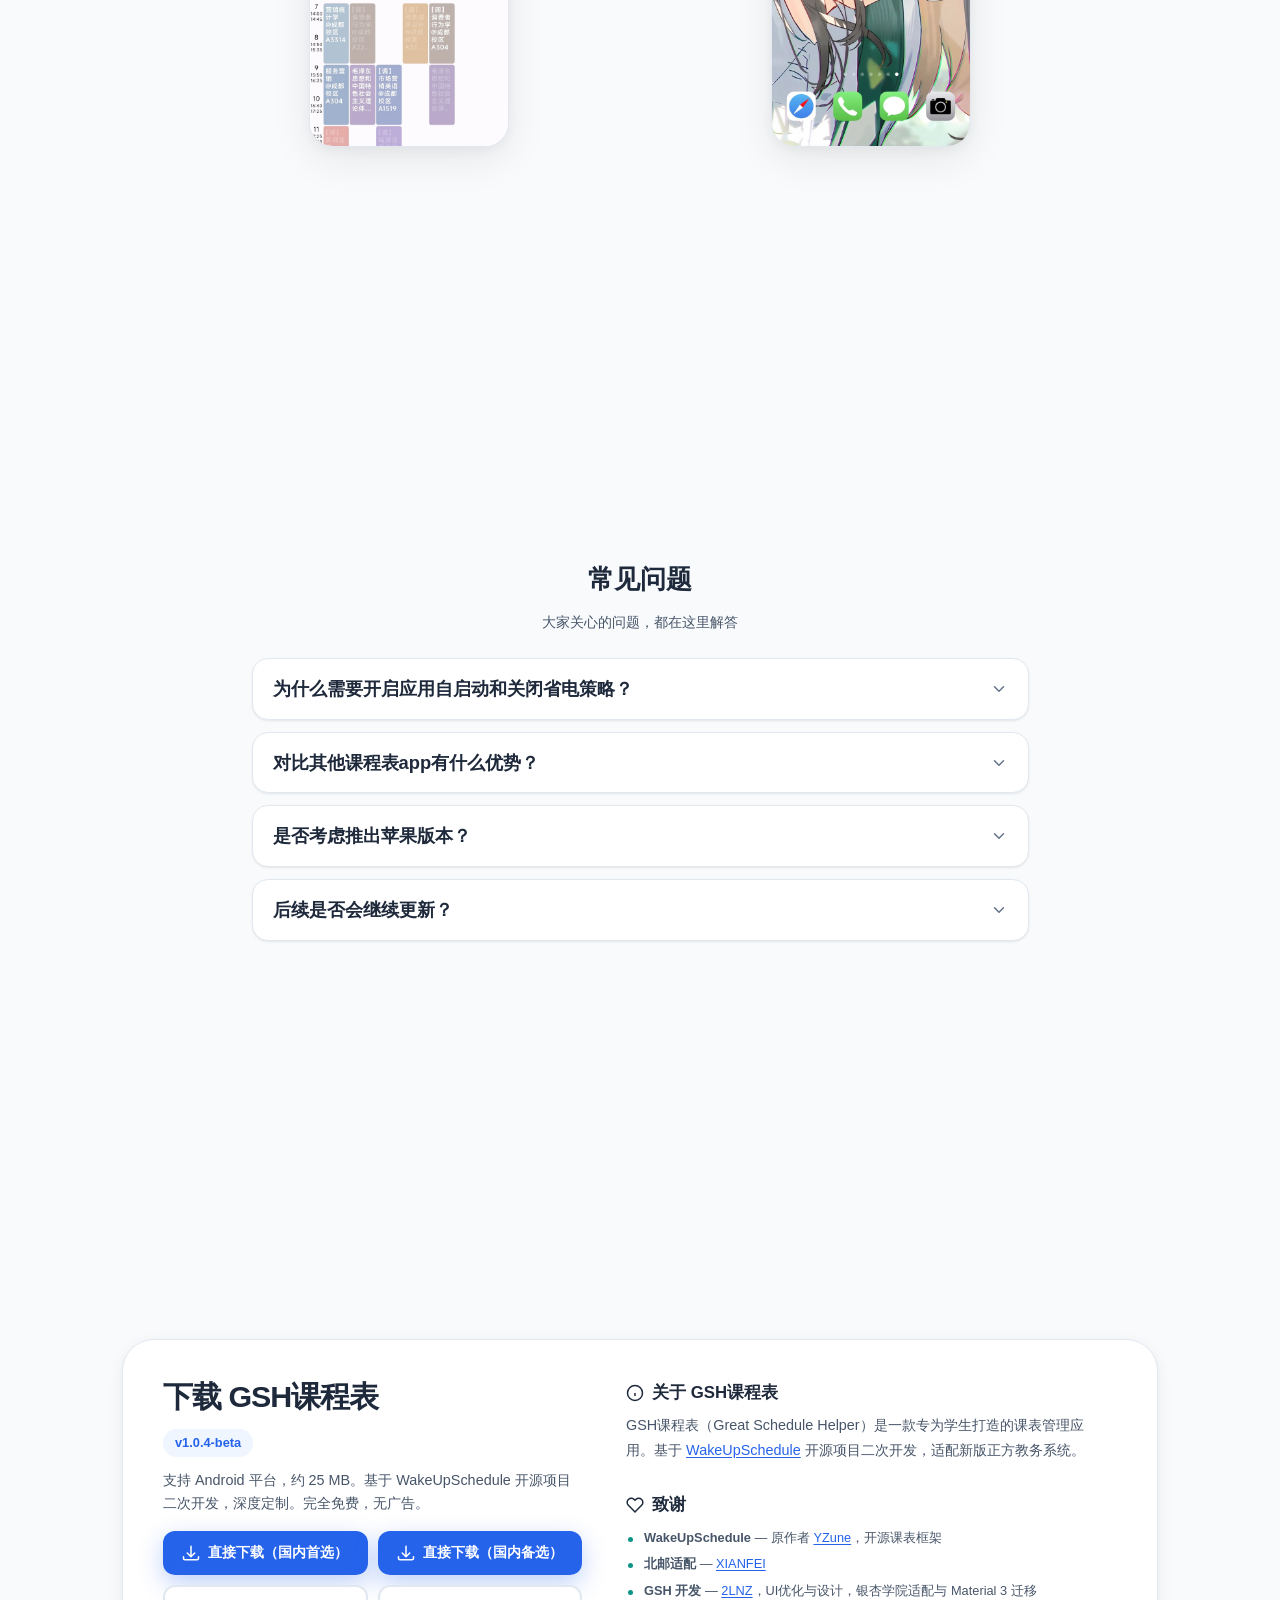
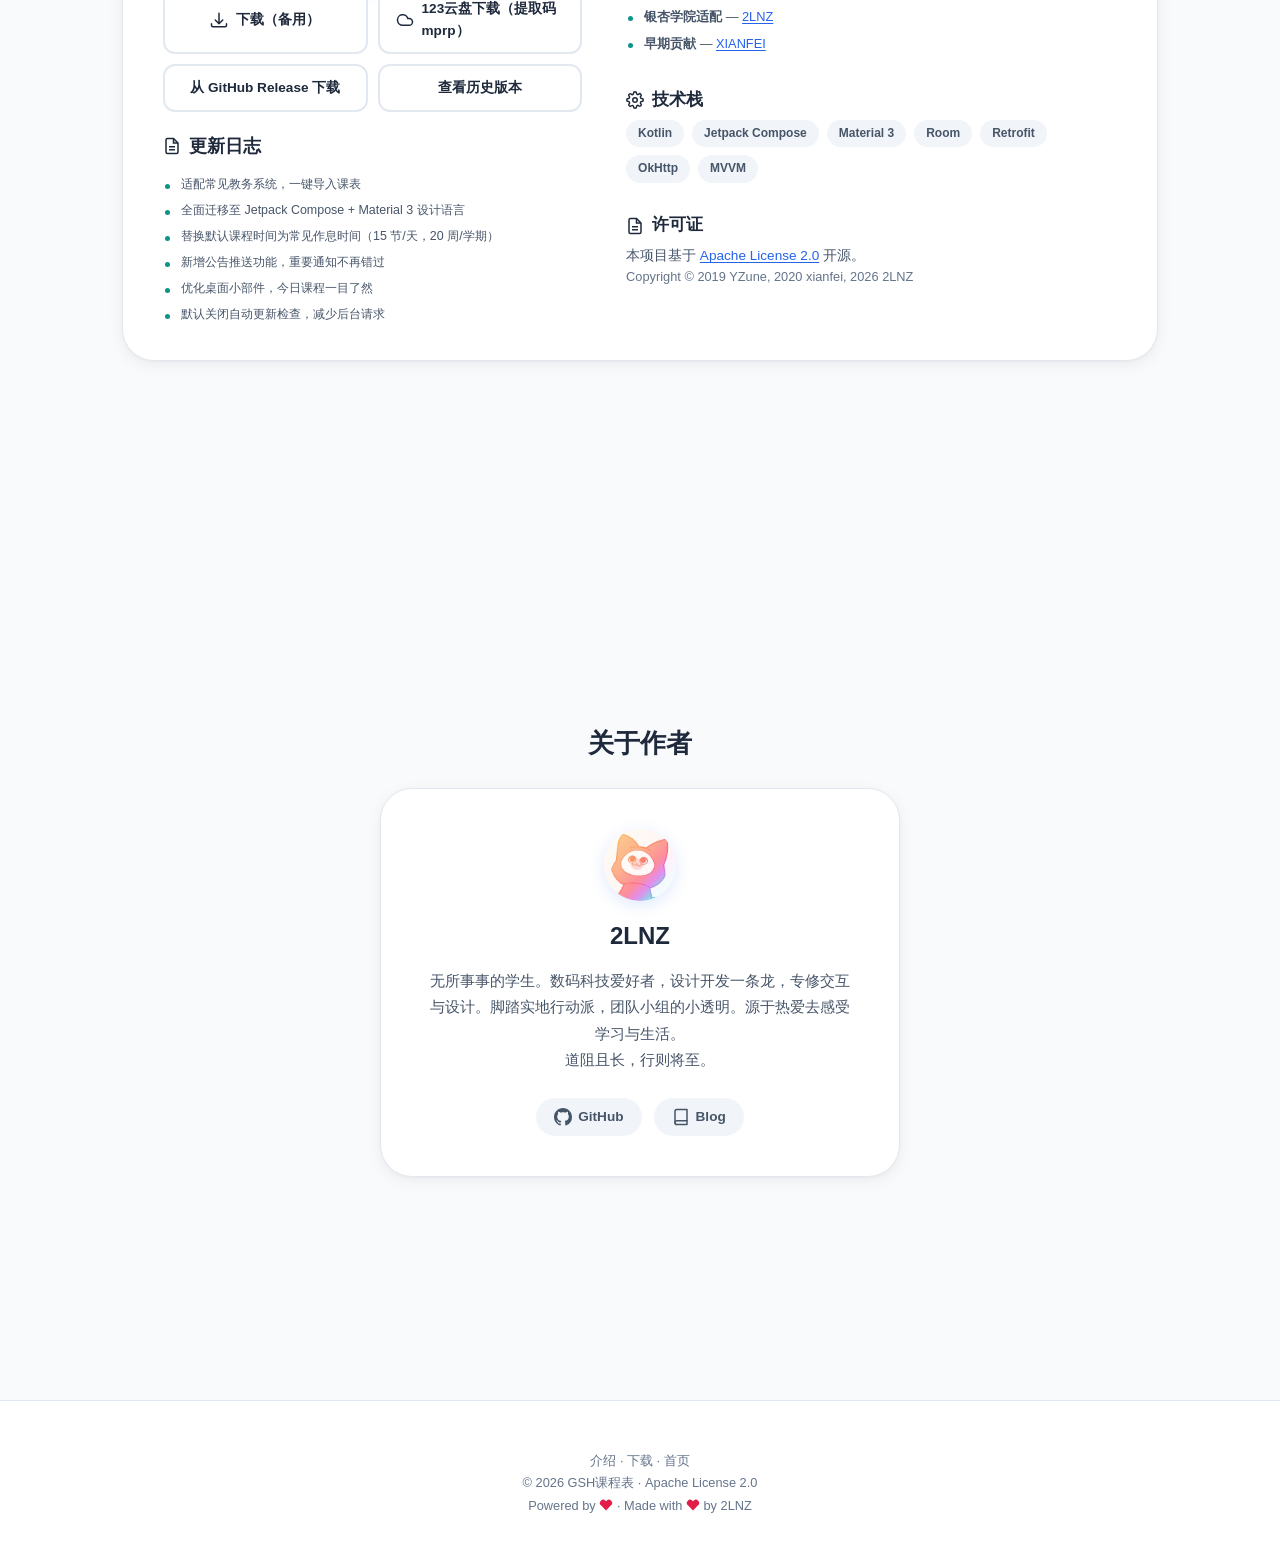
==== commit 59d021dc: "日常更新" ====
--- a/docs/index.html
+++ b/docs/index.html
@@ -115,7 +115,7 @@
           </a>
           <a href="#features-1" class="btn-secondary">查看功能</a>
         </div>
-        <span class="hero-version">v1.0.1-beta · 免费开源</span>
+        <span class="hero-version">v1.0.4-beta · 免费开源</span>
       </div>
     </section>
 
@@ -411,7 +411,7 @@
           <!-- Left: Download -->
           <div class="download-info">
             <h2>下载 GSH课程表</h2>
-            <span class="version-badge">v1.0.1-beta</span>
+            <span class="version-badge">v1.0.4-beta</span>
             <p>
               支持 Android 平台，约 25 MB。基于 WakeUpSchedule 开源项目二次开发，深度定制。完全免费，无广告。
             </p>
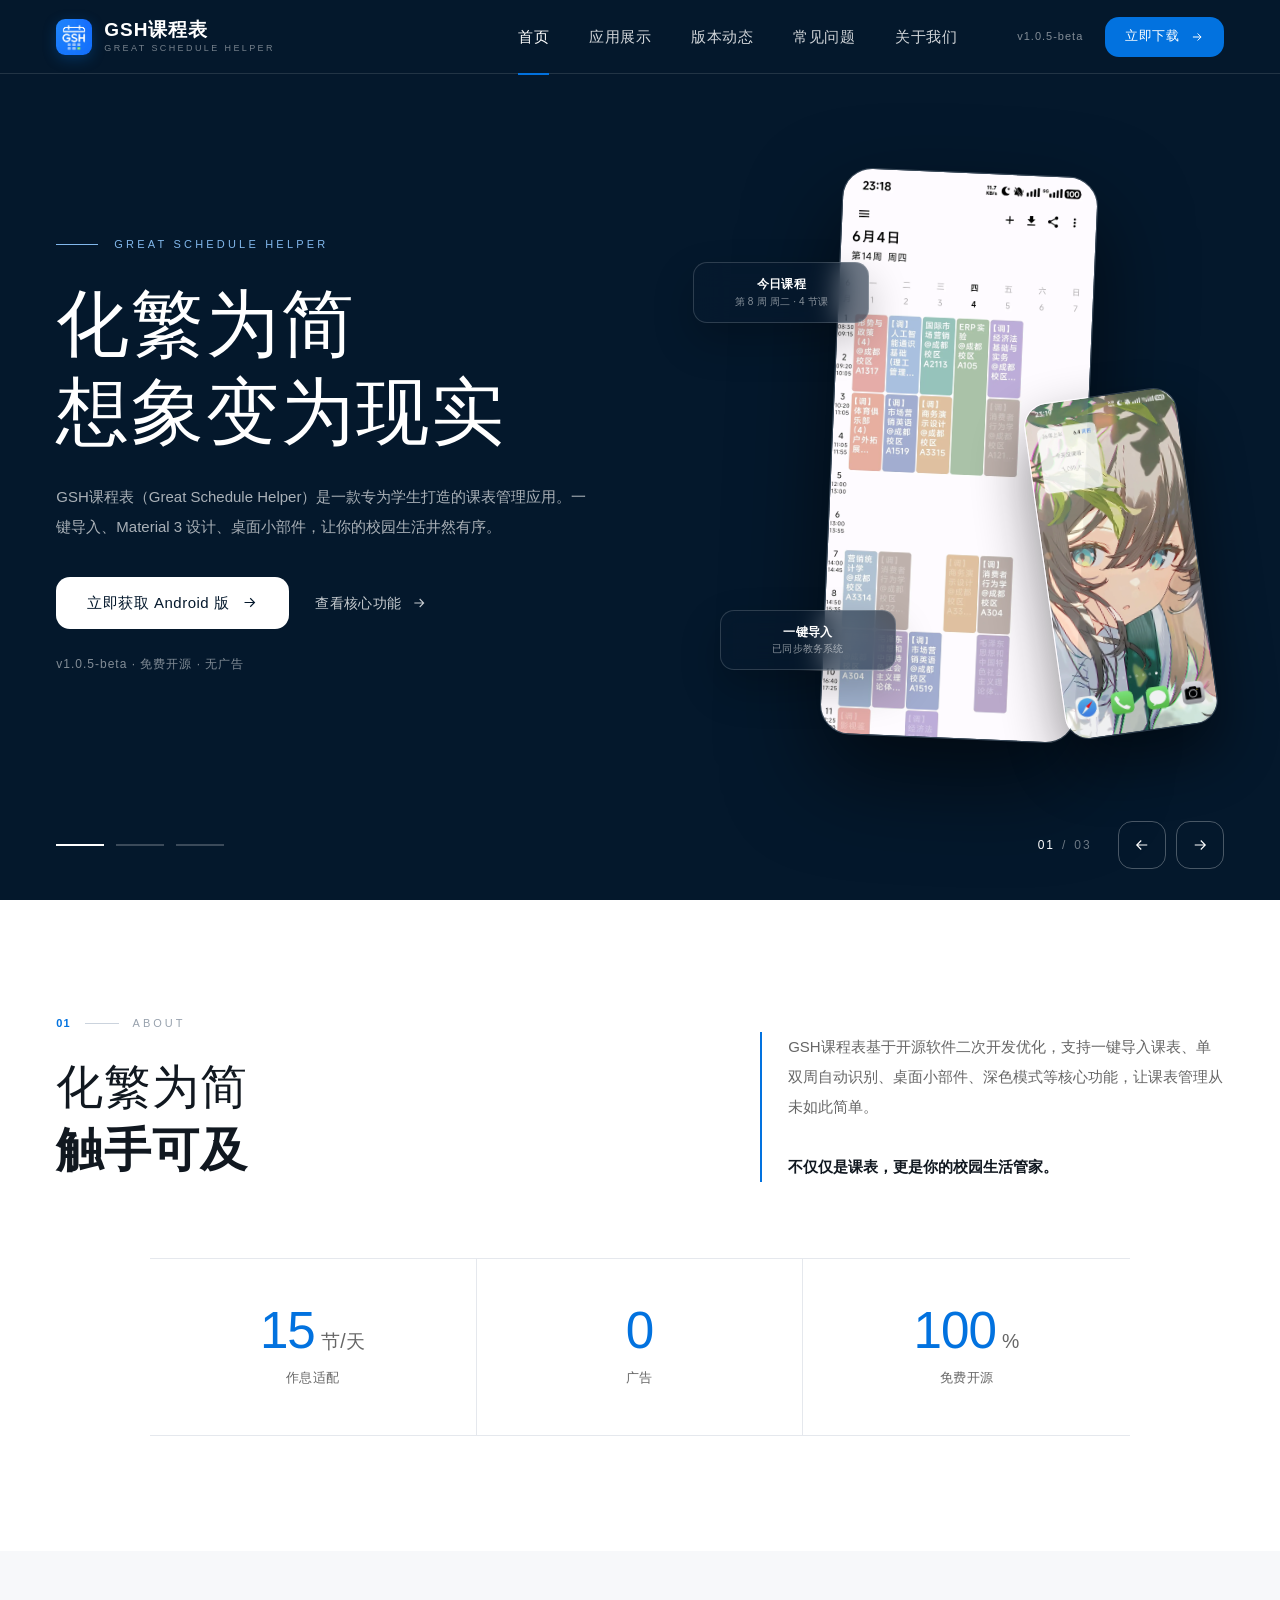
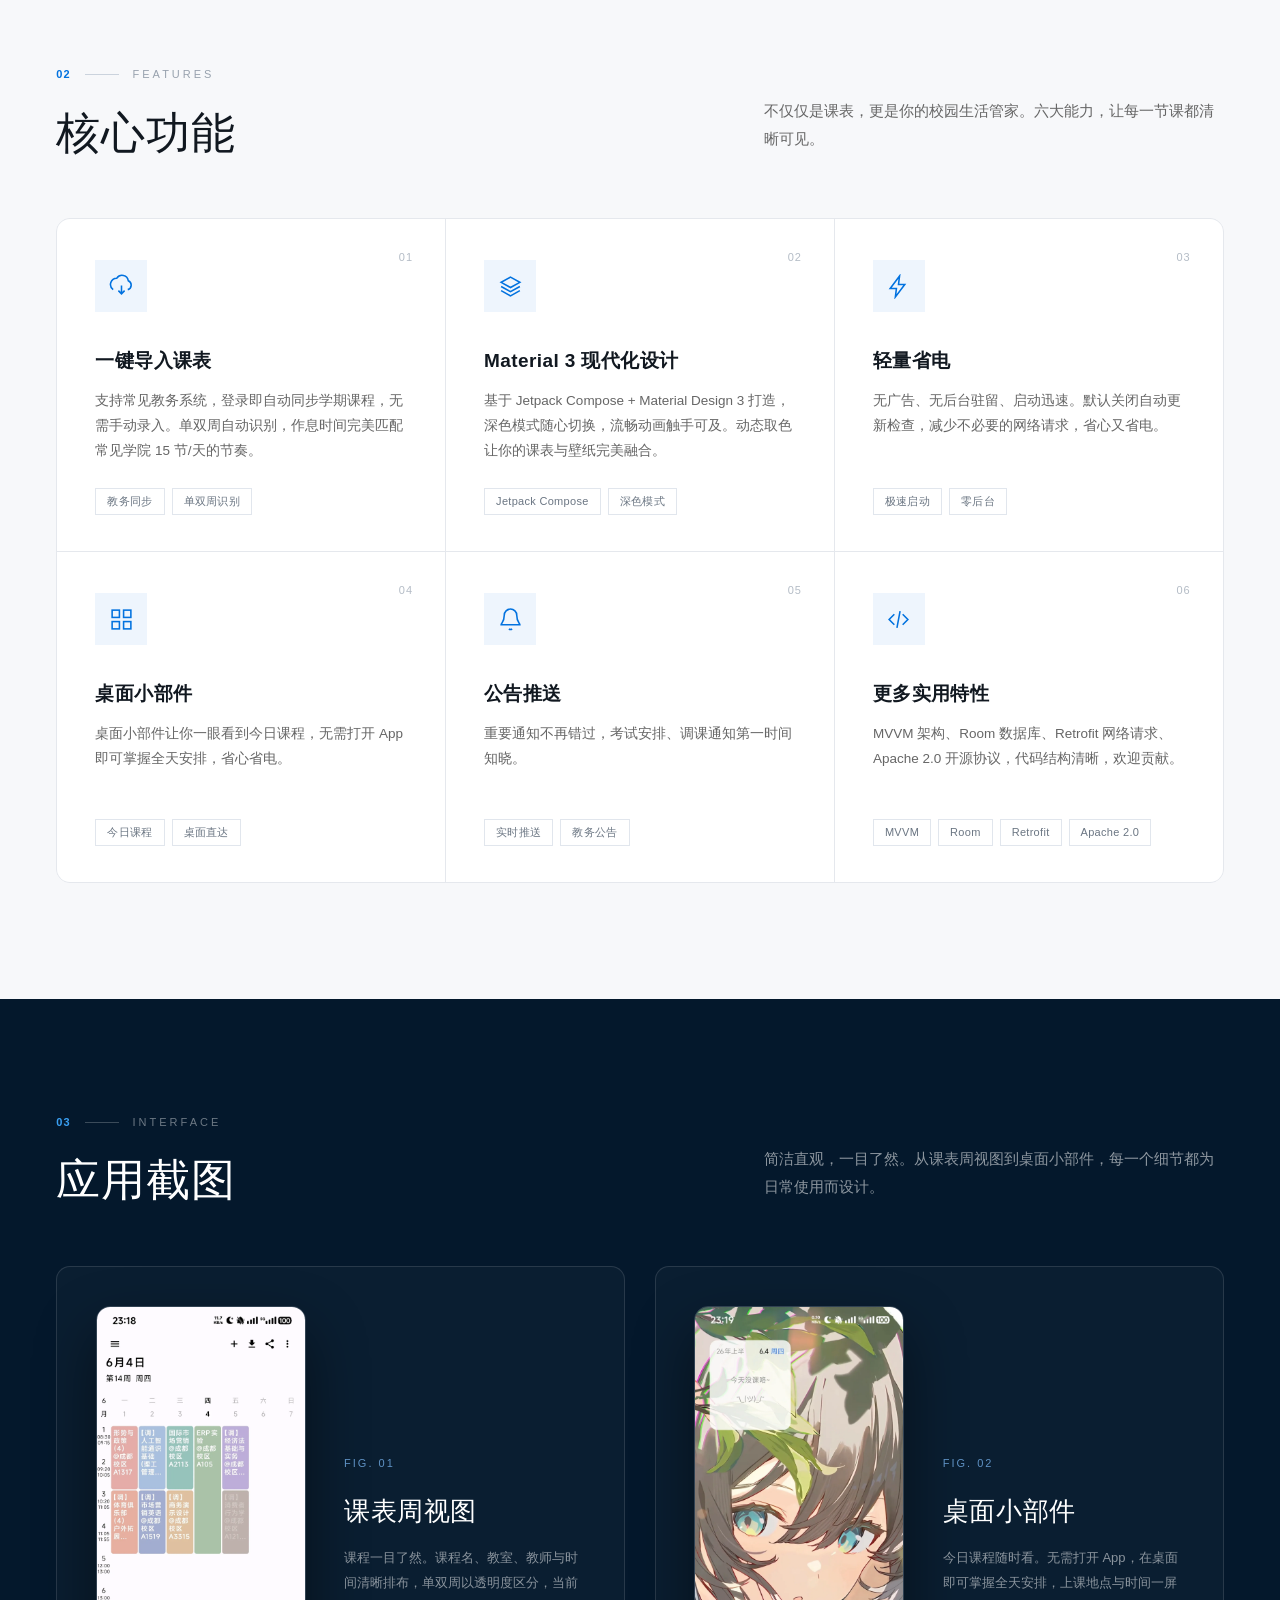
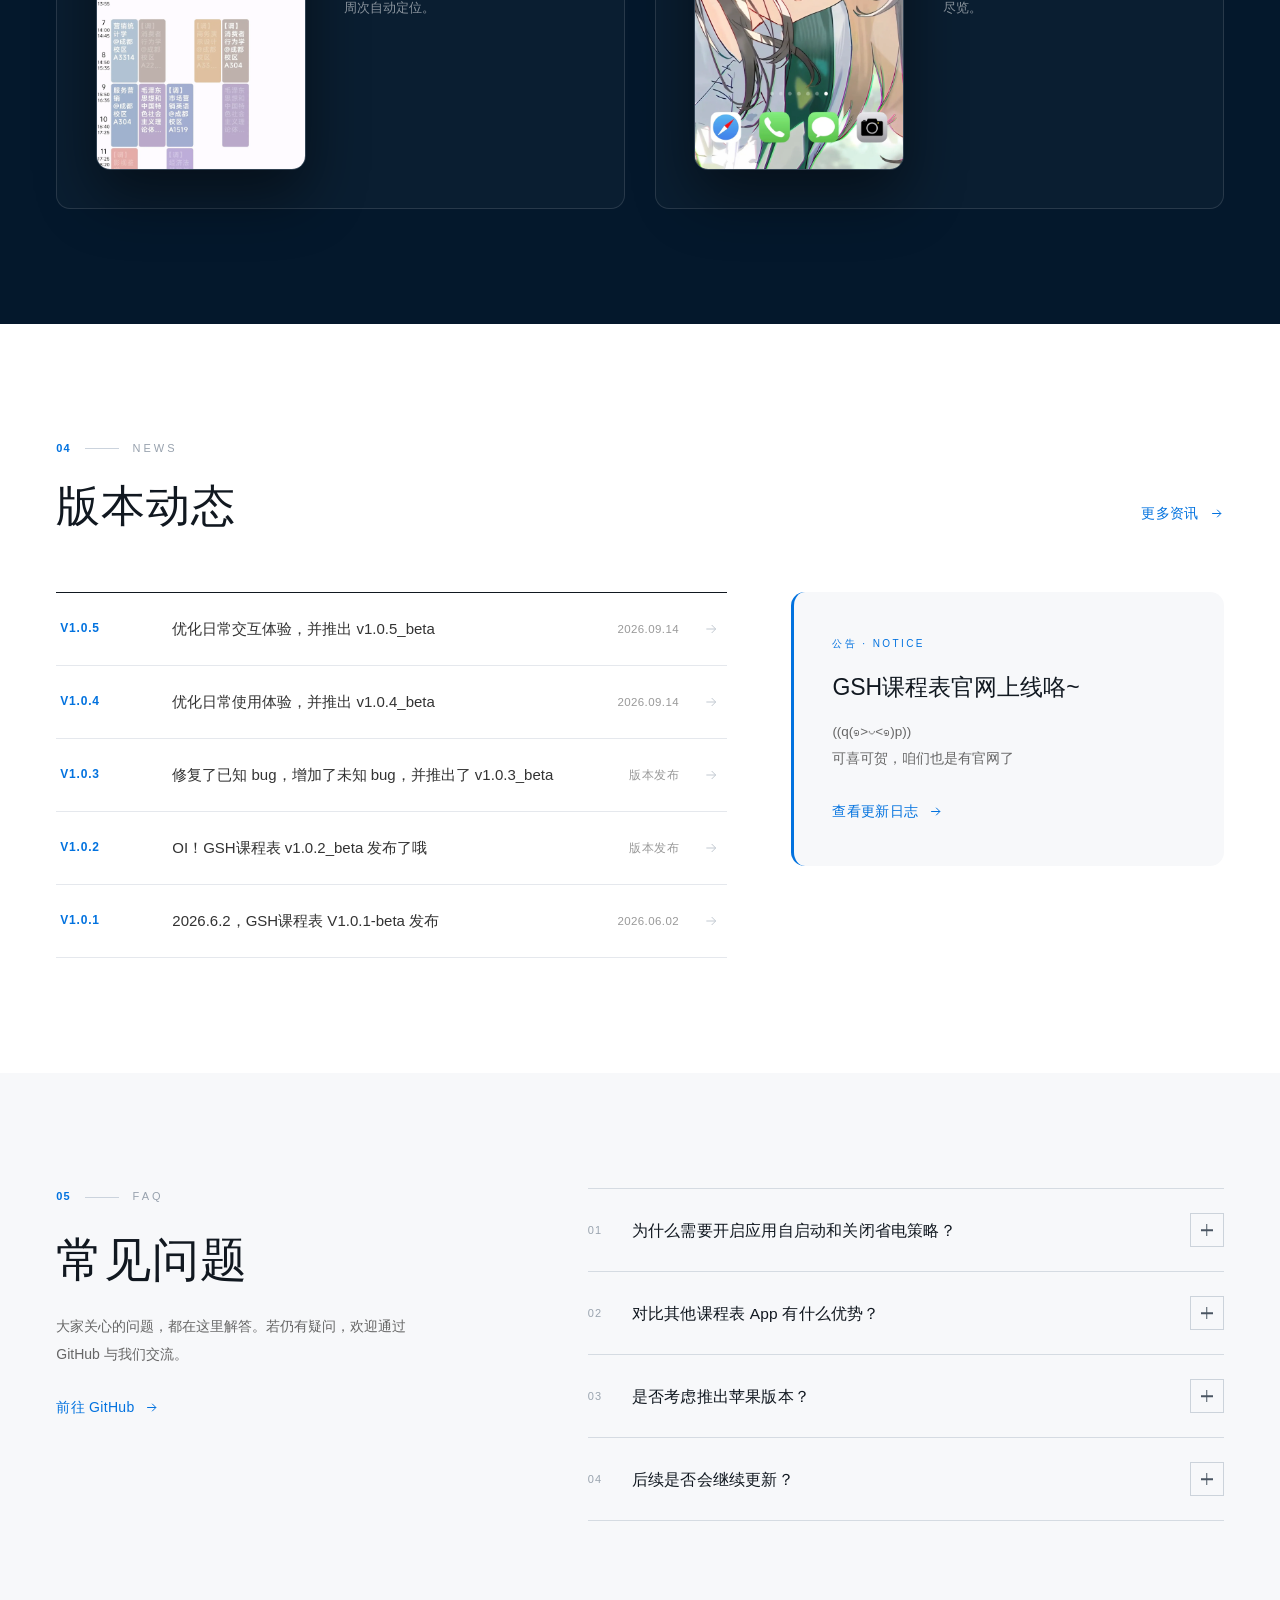
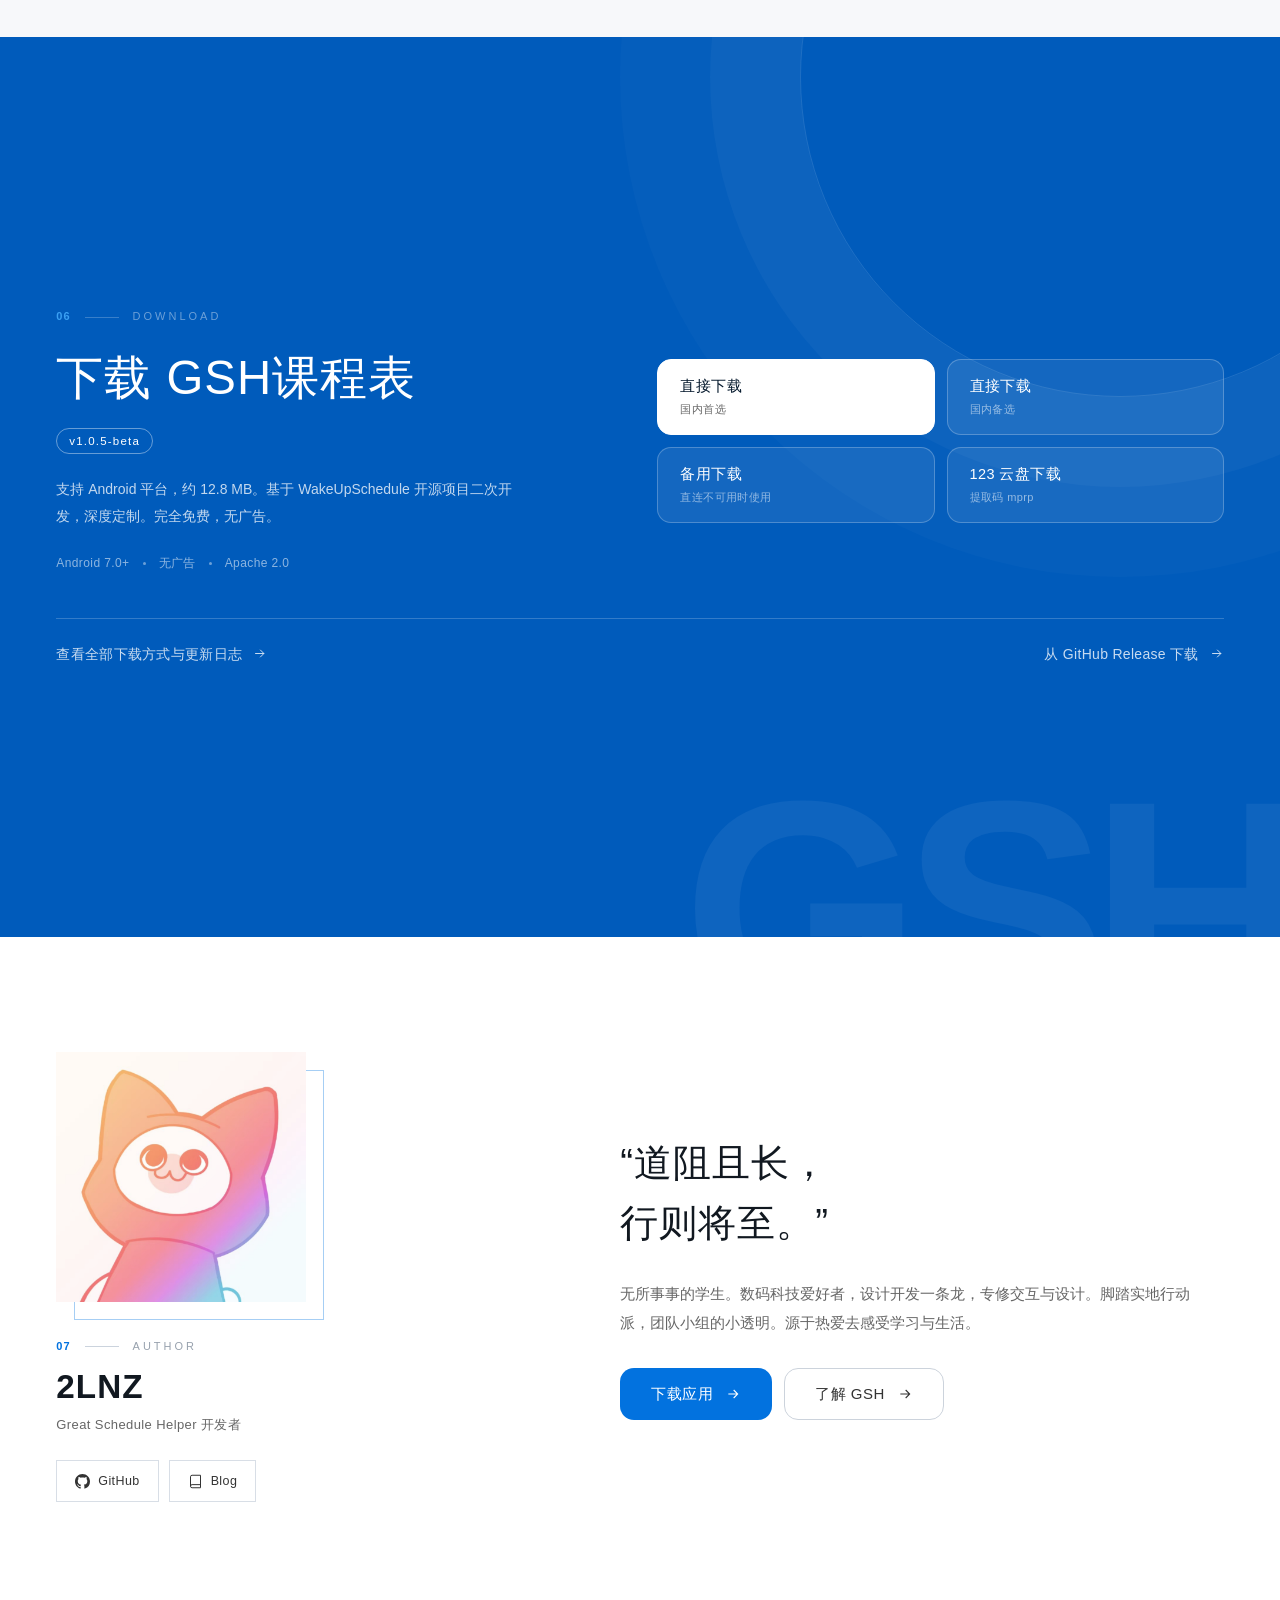
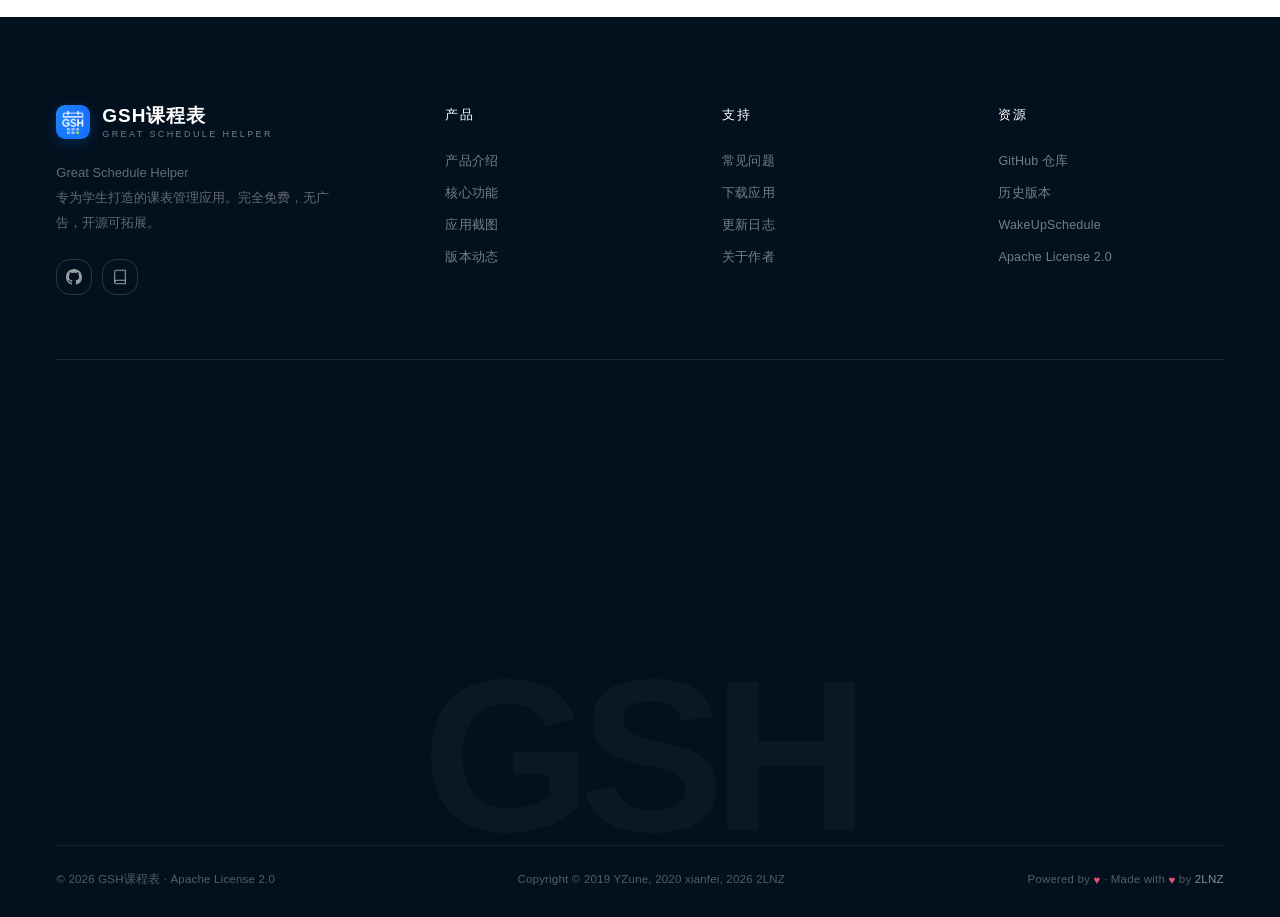
==== commit 2ca4cf03: "更新内容" ====
--- a/docs/index.html
+++ b/docs/index.html
@@ -3,15 +3,20 @@
 <head>
   <meta charset="UTF-8">
   <meta name="viewport" content="width=device-width, initial-scale=1.0">
+  <meta name="theme-color" content="#04182c">
   <meta name="description" content="GSH课程表 — Great Schedule Helper，你的课表助手。一键导入课表，Material 3 设计，轻量省电。">
   <meta property="og:title" content="GSH课程表 — Great Schedule Helper">
   <meta property="og:description" content="你的课表助手，一键导入，Material 3 设计，轻量省电。">
   <meta property="og:image" content="https://gsh.2lnz.top/assets/logo.webp">
   <meta property="og:url" content="https://gsh.2lnz.top/">
   <meta property="og:type" content="website">
-  <title>GSH课程表 — Great Schedule</title>
+  <title>GSH课程表 — Great Schedule Helper | 化繁为简，触手可及</title>
   <link rel="canonical" href="https://gsh.2lnz.top/">
   <link rel="icon" type="image/webp" href="assets/logo.webp">
+  <link rel="preload" href="assets/logo.webp" as="image">
+  <link rel="preload" href="css/style.css" as="style">
+  <link rel="stylesheet" href="css/style.css">
+  <script>document.documentElement.classList.add('js');</script>
   <script type="application/ld+json">
   {
     "@context": "https://schema.org",
@@ -21,380 +26,522 @@
     "url": "https://gsh.2lnz.top/",
     "operatingSystem": "Android",
     "applicationCategory": "EducationalApplication",
-    "softwareVersion": "1.0.1-beta",
+    "softwareVersion": "1.0.5-beta",
     "description": "GSH课程表（Great Schedule Helper）是一款专为学生打造的课表管理应用。一键导入、Material 3 设计、桌面小部件，完全免费开源。",
     "offers": { "@type": "Offer", "price": "0", "priceCurrency": "CNY" },
     "author": { "@type": "Person", "name": "2LNZ", "url": "https://github.com/2lnz" },
     "license": "https://www.apache.org/licenses/LICENSE-2.0"
   }
   </script>
-  <!-- Preconnect to external origins -->
-  <link rel="preconnect" href="https://apk.2lnz.top">
-  <link rel="preconnect" href="https://gsh.2lnz.top">
-  <link rel="preconnect" href="https://home.2lnz.top">
-  <!-- Preload critical resources -->
-  <link rel="preload" href="assets/logo.webp" as="image">
-  <link rel="preload" href="css/style.css" as="style">
-  <link rel="stylesheet" href="css/style.css">
+  <noscript><style>.faq-a{max-height:none}.page-loader{display:none!important}body.is-loading{overflow:auto!important}</style></noscript>
 </head>
-<body>
-
-  <!-- Loading Screen -->
-  <div class="loader" id="loader">
-    <div class="loader-content">
-      <span class="loader-text">Welcome<br>Greater Schedule</span>
+<body class="is-loading">
+
+  <div class="page-loader" id="pageLoader" role="status" aria-live="polite" aria-label="页面加载中">
+    <div class="page-loader-inner">
+      <img src="assets/logo.webp" alt="" width="56" height="56">
+      <span class="page-loader-bar" aria-hidden="true"></span>
     </div>
   </div>
-  <script>
-    // Inline loader — hide as soon as text reveal animation finishes
-    (function(){
-      var l = document.getElementById('loader');
-      var done = false;
-      function hide() {
-        if (done || !l) return;
-        done = true;
-        l.classList.add('hidden');
-        document.body.style.overflow = '';
-        setTimeout(function(){ if (l.parentNode) l.parentNode.removeChild(l); }, 600);
-      }
-      // Hide when text reveal animation completes, or 2s fallback
-      var text = document.querySelector('.loader-text');
-      if (text) text.addEventListener('animationend', function(){ setTimeout(hide, 200); });
-      setTimeout(hide, 2000);
-    })();
-  </script>
-
-  <!-- Navigation -->
-  <nav class="nav" id="nav">
-    <a href="#hero-text" class="nav-brand">
-      <img src="assets/logo.webp" alt="GSH" class="nav-logo-img" width="32" height="32">
-      <span>GSH课程表</span>
-    </a>
-    <div class="nav-links" id="navLinks">
-      <a href="#hero-text" class="active">首页</a>
-      <a href="#about">介绍</a>
-      <a href="#features-1">核心功能</a>
-      <a href="#screenshots">截图</a>
-      <a href="#qa">Q&amp;A</a>
-      <a href="#download-about">下载</a>
-      <a href="#author">关于作者</a>
+
+  <a href="#main" class="skip-link">跳到主要内容</a>
+
+  <!-- ===================== Header ===================== -->
+  <header class="site-header" id="siteHeader">
+    <div class="header-inner">
+      <a href="index.html" class="brand" aria-label="GSH课程表首页">
+        <img src="assets/logo.webp" alt="GSH课程表 Logo" width="36" height="36">
+        <span class="brand-text">GSH课程表<small>GREAT SCHEDULE HELPER</small></span>
+      </a>
+
+      <nav class="main-nav" aria-label="主导航">
+        <ul>
+          <li><a href="index.html" class="nav-link is-active" aria-current="page">首页</a></li>
+          <li><a href="#screenshots" class="nav-link">应用展示</a></li>
+          <li><a href="#news" class="nav-link">版本动态</a></li>
+          <li><a href="#qa" class="nav-link">常见问题</a></li>
+          <li><a href="#author" class="nav-link">关于我们</a></li>
+        </ul>
+      </nav>
+
+      <div class="header-actions">
+        <span class="header-version">v1.0.5-beta</span>
+        <a href="download.html" class="btn-download">立即下载
+          <svg width="14" height="14" viewBox="0 0 24 24" fill="none" stroke="currentColor" stroke-width="1.7" aria-hidden="true"><path d="M5 12h14M13 6l6 6-6 6"/></svg>
+        </a>
+        <button class="menu-toggle" id="menuToggle" aria-label="打开菜单" aria-expanded="false" aria-controls="mobileMenu">
+          <span></span><span></span>
+        </button>
+      </div>
     </div>
-    <a href="#download-about" class="nav-dl-btn nav-dl-btn-desktop">立即下载</a>
-    <button class="hamburger" id="hamburger" aria-label="菜单">
-      <span></span><span></span><span></span>
-    </button>
-  </nav>
-  <div class="mobile-nav-overlay" id="mobileOverlay">
-    <div class="mobile-nav-panel">
-      <a href="#hero-text">首页</a>
-      <a href="#about">介绍</a>
-      <a href="#features-1">核心功能</a>
-      <a href="#screenshots">截图</a>
-      <a href="#qa">Q&amp;A</a>
-      <a href="#download-about">下载</a>
-      <a href="#author">关于作者</a>
-      <a href="#download-about" class="mobile-dl-btn">立即下载</a>
+  </header>
+
+  <!-- Mobile menu -->
+  <div class="mobile-menu" id="mobileMenu">
+    <nav aria-label="移动端导航">
+      <a href="index.html"><span>01</span>首页</a>
+      <a href="about.html"><span>02</span>产品介绍</a>
+      <a href="#features"><span>03</span>核心功能</a>
+      <a href="#screenshots"><span>04</span>应用展示</a>
+      <a href="#news"><span>05</span>版本动态</a>
+      <a href="#qa"><span>06</span>常见问题</a>
+      <a href="#author"><span>07</span>关于我们</a>
+      <a href="download.html"><span>08</span>下载</a>
+    </nav>
+    <div class="mobile-menu-foot">
+      <p class="mobile-menu-meta">V1.0.5-BETA · 免费开源 · 无广告</p>
+      <a href="download.html" class="btn btn-blue">立即下载
+        <svg width="15" height="15" viewBox="0 0 24 24" fill="none" stroke="currentColor" stroke-width="1.6" aria-hidden="true"><path d="M5 12h14M13 6l6 6-6 6"/></svg>
+      </a>
     </div>
   </div>
 
-  <main>
-    <!-- ====== Page 1: Hero Text ====== -->
-    <section id="hero-text" class="hero-text">
-      <div class="container">
-        <h1><span class="gradient-text">GSH课程表</span></h1>
-        <h2>重新定义校园课表体验</h2>
-        <p>
-          GSH课程表（Great Schedule Helper）是一款专为学生打造的课表管理应用。一键导入、Material 3 设计、桌面小部件，让你的校园生活井然有序。
-        </p>
-        <div class="cta-container">
-          <a href="#download-about" class="btn-primary">
-            <svg width="24" height="24" viewBox="0 0 24 24" fill="none" stroke="currentColor" stroke-width="2" stroke-linecap="round" stroke-linejoin="round">
-              <path d="M12 17V3m-5 9 5 5 5-5M2 17v2a2 2 0 0 0 2 2h16a2 2 0 0 0 2-2v-2"/>
-            </svg>
-            立即获取 Android 版
-          </a>
-          <a href="#features-1" class="btn-secondary">查看功能</a>
-        </div>
-        <span class="hero-version">v1.0.4-beta · 免费开源</span>
-      </div>
-    </section>
-
-    <!-- ====== Page 2: Hero Visual ====== -->
-    <section id="hero-visual" class="hero-visual-section">
-      <div class="container">
-        <div class="hero-visual">
-          <img src="assets/logo.webp" alt="GSH" class="hero-logo-large" width="110" height="110" fetchpriority="high">
-          <div class="feature-badge badge-1">
-            <svg width="20" height="20" viewBox="0 0 24 24" fill="none" stroke="currentColor" stroke-width="2"><rect x="3" y="3" width="18" height="18" rx="3"/><path d="M9 12h6M12 9v6"/></svg>
-            一键导入
-          </div>
-          <div class="feature-badge badge-2">
-            <svg width="20" height="20" viewBox="0 0 24 24" fill="none" stroke="currentColor" stroke-width="2"><circle cx="12" cy="12" r="10"/><circle cx="12" cy="12" r="4"/></svg>
-            Material 3
-          </div>
-          <div class="feature-badge badge-3">
-            <svg width="20" height="20" viewBox="0 0 24 24" fill="none" stroke="currentColor" stroke-width="2"><path d="M13 2L3 14h8l-2 8 10-14h-8l2-8z"/></svg>
-            轻量省电
-          </div>
-          <div class="feature-badge badge-4">
-            <svg width="20" height="20" viewBox="0 0 24 24" fill="none" stroke="currentColor" stroke-width="2"><rect x="3" y="3" width="18" height="18" rx="3"/><path d="M3 9h18M9 3v18"/></svg>
-            桌面小部件
-          </div>
-          <div class="feature-badge badge-5">
-            <svg width="20" height="20" viewBox="0 0 24 24" fill="none" stroke="currentColor" stroke-width="2"><path d="M20 21v-2a4 4 0 0 0-4-4H8a4 4 0 0 0-4 4v2"/><circle cx="12" cy="7" r="4"/></svg>
-            完全免费
-          </div>
-        </div>
-      </div>
-    </section>
-
-    <!-- ====== Page 3: About / 介绍 ====== -->
-    <section id="about" class="section-padding fade-in">
-      <div class="container">
-        <div class="about-grid">
-          <div>
-            <h3>化繁为简，触手可及</h3>
-            <p>
-              GSH课程表基于开源软件二次开发优化,支持一键导入课表、单双周自动识别、桌面小部件、深色模式等核心功能，让课表管理从未如此简单。
-            </p>
-            <div class="about-stats">
-              <div>
-                <div class="stat-value blue">15节/天</div>
-                <div class="stat-label">作息适配</div>
-              </div>
-              <div>
-                <div class="stat-value green">0</div>
-                <div class="stat-label">广告</div>
-              </div>
-              <div>
-                <div class="stat-value yellow">100%</div>
-                <div class="stat-label">免费开源</div>
-              </div>
-            </div>
-          </div>
-          <div class="about-phone-mockup">
-            <div class="phone-frame">
-              <div class="phone-screen-header">
-                <div style="display:flex;align-items:center;gap:8px;">
-                  <img src="assets/logo.webp" alt="" class="app-icon-sm" width="22" height="22" loading="lazy">
-                  <span>GSH课程表</span>
+  <main id="main">
+    <!-- ===================== Hero ===================== -->
+    <section class="hero" aria-label="首页轮播">
+      <div class="container hero-container">
+        <div class="hero-slides">
+
+          <!-- Slide 1 -->
+          <article class="hero-slide is-active" data-slide="0" aria-hidden="false">
+            <div class="hero-copy">
+              <p class="hero-eyebrow">Great Schedule Helper</p>
+              <h1 class="hero-title">化繁为简<br>想象变为现实</h1>
+              <p class="hero-desc">
+                GSH课程表（Great Schedule Helper）是一款专为学生打造的课表管理应用。一键导入、Material 3 设计、桌面小部件，让你的校园生活井然有序。
+              </p>
+              <div class="hero-actions">
+                <a href="download.html" class="btn btn-white">立即获取 Android 版
+                  <svg width="17" height="17" viewBox="0 0 24 24" fill="none" stroke="currentColor" stroke-width="1.6" aria-hidden="true"><path d="M5 12h14M13 6l6 6-6 6"/></svg>
+                </a>
+                <a href="#features" class="text-link text-link--light">查看核心功能
+                  <svg width="16" height="16" viewBox="0 0 24 24" fill="none" stroke="currentColor" stroke-width="1.6" aria-hidden="true"><path d="M5 12h14M13 6l6 6-6 6"/></svg>
+                </a>
+              </div>
+              <p class="hero-note">v1.0.5-beta · 免费开源 · 无广告</p>
+            </div>
+
+            <div class="hero-visual">
+              <div class="device-main">
+                <img src="assets/001.webp" alt="GSH课程表 课表周视图" width="1220" height="2712" fetchpriority="high">
+              </div>
+              <div class="device-sub">
+                <img src="assets/002.webp" alt="GSH课程表 桌面小部件" width="1220" height="2712">
+              </div>
+              <div class="float-card fc-1">
+                <div>
+                  <strong>今日课程</strong>
+                  <span>第 8 周 周二 · 4 节课</span>
                 </div>
-                <div class="phone-screen-dots">
-                  <div></div><div></div>
-                </div>
-              </div>
-              <div class="phone-schedule-card">
-                <div class="card-header">
-                  <span>今日课程 (第 8 周 周二)</span>
-                  <span class="badge">4 节课</span>
-                </div>
-                <div style="display:flex;gap:4px;height:30px;align-items:flex-end;margin-bottom:10px;">
-                  <div style="flex:1;height:60%;background:#3B82F6;border-radius:2px;opacity:0.8;"></div>
-                  <div style="flex:1;height:90%;background:#3B82F6;border-radius:2px;"></div>
-                  <div style="flex:1;height:40%;background:#3B82F6;border-radius:2px;opacity:0.6;"></div>
-                  <div style="flex:1;height:80%;background:#3B82F6;border-radius:2px;"></div>
-                  <div style="flex:1;height:55%;background:#3B82F6;border-radius:2px;opacity:0.7;"></div>
-                  <div style="flex:1;height:95%;background:#0D9488;border-radius:2px;"></div>
-                  <div style="flex:1;height:30%;background:#3B82F6;border-radius:2px;opacity:0.5;"></div>
-                  <div style="flex:1;height:75%;background:#3B82F6;border-radius:2px;"></div>
-                </div>
-                <div class="phone-schedule-row">
-                  <div>
-                    <p>当前</p>
-                    <p style="color:#0D9488;">第3节</p>
-                  </div>
-                  <div>
-                    <p>教室</p>
-                    <p>A1145</p>
-                  </div>
-                  <div>
-                    <p>课程</p>
-                    <p style="color:#3B82F6;">形势与政策</p>
-                  </div>
-                </div>
-              </div>
-              <div class="phone-quick-actions">
-                <div class="phone-quick-action">
-                  <div class="dot dot-green"></div>
-                  <span>一键导入</span>
+              </div>
+              <div class="float-card fc-2">
+                <div>
+                  <strong>一键导入</strong>
                   <span>已同步教务系统</span>
                 </div>
-                <div class="phone-quick-action">
-                  <div class="dot dot-yellow"></div>
-                  <span>深色模式</span>
-                  <span>自动跟随系统</span>
+              </div>
+            </div>
+          </article>
+
+          <!-- Slide 2 -->
+          <article class="hero-slide" data-slide="1" aria-hidden="true">
+            <div class="hero-copy">
+              <p class="hero-eyebrow">One-click Import</p>
+              <h2 class="hero-title">一键导入<br>告别手动录入</h2>
+              <p class="hero-desc">
+                支持常见教务系统，登录即自动同步学期课程，无需手动录入。单双周自动识别，作息时间完美匹配常见学院 15 节/天的节奏。
+              </p>
+              <div class="hero-actions">
+                <a href="#features" class="btn btn-white">探索核心功能
+                  <svg width="17" height="17" viewBox="0 0 24 24" fill="none" stroke="currentColor" stroke-width="1.6" aria-hidden="true"><path d="M5 12h14M13 6l6 6-6 6"/></svg>
+                </a>
+                <a href="download.html" class="text-link text-link--light">立即下载
+                  <svg width="16" height="16" viewBox="0 0 24 24" fill="none" stroke="currentColor" stroke-width="1.6" aria-hidden="true"><path d="M5 12h14M13 6l6 6-6 6"/></svg>
+                </a>
+              </div>
+              <p class="hero-note">支持常见教务系统 · 单双周自动识别</p>
+            </div>
+
+            <div class="hero-visual">
+              <div class="device-main">
+                <img src="assets/002.webp" alt="GSH课程表 桌面小部件展示" width="1220" height="2712" loading="lazy">
+              </div>
+              <div class="device-sub">
+                <img src="assets/001.webp" alt="GSH课程表 课表周视图" width="1220" height="2712" loading="lazy">
+              </div>
+              <div class="float-card fc-1">
+                <div>
+                  <strong>单双周识别</strong>
+                  <span>学期课程自动同步</span>
                 </div>
               </div>
-              <div class="phone-bottom-nav">
-                <div class="active"></div>
-                <div></div>
-                <div></div>
-                <div></div>
-              </div>
+              <div class="float-card fc-2">
+                <div>
+                  <strong>15 节 / 天</strong>
+                  <span>常见学院作息适配</span>
+                </div>
+              </div>
+            </div>
+          </article>
+
+          <!-- Slide 3 -->
+          <article class="hero-slide" data-slide="2" aria-hidden="true">
+            <div class="hero-copy">
+              <p class="hero-eyebrow">Open Source · Free Forever</p>
+              <h2 class="hero-title">重新定义<br><span class="hero-title-accent">校园课表体验</span></h2>
+              <p class="hero-desc">
+                Material 3 现代化设计，深色模式随心切换。100% 免费开源，无广告、无后台驻留，轻量省电，让课表管理从未如此简单。
+              </p>
+              <div class="hero-actions">
+                <a href="download.html" class="btn btn-white">立即下载
+                  <svg width="17" height="17" viewBox="0 0 24 24" fill="none" stroke="currentColor" stroke-width="1.6" aria-hidden="true"><path d="M5 12h14M13 6l6 6-6 6"/></svg>
+                </a>
+                <a href="#screenshots" class="text-link text-link--light">查看应用截图
+                  <svg width="16" height="16" viewBox="0 0 24 24" fill="none" stroke="currentColor" stroke-width="1.6" aria-hidden="true"><path d="M5 12h14M13 6l6 6-6 6"/></svg>
+                </a>
+              </div>
+              <p class="hero-note">Apache License 2.0 · 欢迎贡献</p>
+            </div>
+
+            <div class="hero-visual">
+              <div class="logo-orbit">
+                <span class="orbit-ring r1" aria-hidden="true"></span>
+                <span class="orbit-ring r2" aria-hidden="true"></span>
+                <span class="orbit-ring r3" aria-hidden="true"></span>
+                <img src="assets/logo.webp" alt="GSH课程表" class="orbit-logo" width="138" height="138" loading="lazy">
+                <span class="orbit-badge ob-1">
+                  <svg viewBox="0 0 24 24" fill="none" stroke="currentColor" stroke-width="1.6" aria-hidden="true"><path d="M4 14.9A6 6 0 0 1 7.5 4a6 6 0 0 1 11 2.5A4.5 4.5 0 0 1 18 15"/><path d="M12 11v8m-3-3 3 3 3-3"/></svg>
+                  一键导入
+                </span>
+                <span class="orbit-badge ob-2">
+                  <svg viewBox="0 0 24 24" fill="none" stroke="currentColor" stroke-width="1.6" aria-hidden="true"><path d="m12 3 9 5-9 5-9-5 9-5Z"/><path d="m3 12 9 5 9-5"/><path d="m3 16 9 5 9-5"/></svg>
+                  Material 3
+                </span>
+                <span class="orbit-badge ob-3">
+                  <svg viewBox="0 0 24 24" fill="none" stroke="currentColor" stroke-width="1.6" aria-hidden="true"><path d="M13 2 4 14h6l-1 8 9-12h-6l1-8Z"/></svg>
+                  轻量省电
+                </span>
+                <span class="orbit-badge ob-4">
+                  <svg viewBox="0 0 24 24" fill="none" stroke="currentColor" stroke-width="1.6" aria-hidden="true"><rect x="3" y="3" width="7" height="7"/><rect x="14" y="3" width="7" height="7"/><rect x="3" y="14" width="7" height="7"/><rect x="14" y="14" width="7" height="7"/></svg>
+                  桌面小部件
+                </span>
+                <span class="orbit-badge ob-5">
+                  <svg viewBox="0 0 24 24" fill="none" stroke="currentColor" stroke-width="1.6" aria-hidden="true"><path d="M20.8 4.6a5.5 5.5 0 0 0-7.8 0L12 5.7l-1-1.1a5.5 5.5 0 0 0-7.8 7.8l1 1L12 21.2l7.8-7.8 1-1a5.5 5.5 0 0 0 0-7.8Z"/></svg>
+                  完全免费
+                </span>
+              </div>
+            </div>
+          </article>
+
+        </div>
+      </div>
+
+      <div class="hero-foot">
+        <div class="container hero-foot-inner">
+          <div class="hero-dots" aria-label="首页轮播导航">
+            <button type="button" class="hero-dot is-active" aria-current="true" aria-label="第 1 张：化繁为简，想象变为现实" data-slide="0"></button>
+            <button type="button" class="hero-dot" aria-current="false" aria-label="第 2 张：一键导入，告别手动录入" data-slide="1"></button>
+            <button type="button" class="hero-dot" aria-current="false" aria-label="第 3 张：重新定义校园课表体验" data-slide="2"></button>
+          </div>
+          <div class="hero-controls">
+            <p class="hero-pager" aria-hidden="true"><b>01</b><span class="sep">/</span><span>03</span></p>
+            <div class="hero-arrows">
+              <button type="button" class="hero-arrow hero-arrow--prev" aria-label="上一张">
+                <svg width="18" height="18" viewBox="0 0 24 24" fill="none" stroke="currentColor" stroke-width="1.5" aria-hidden="true"><path d="M19 12H5M11 6l-6 6 6 6"/></svg>
+              </button>
+              <button type="button" class="hero-arrow hero-arrow--next" aria-label="下一张">
+                <svg width="18" height="18" viewBox="0 0 24 24" fill="none" stroke="currentColor" stroke-width="1.5" aria-hidden="true"><path d="M5 12h14M13 6l6 6-6 6"/></svg>
+              </button>
             </div>
           </div>
         </div>
       </div>
     </section>
 
-    <!-- ====== Page 4: Features Row 1 (一键导入 + Material 3) ====== -->
-    <section id="features-1" class="features-page">
-      <div class="container">
-        <div class="section-title fade-in">
-          <h2>核心功能</h2>
-          <p>不仅仅是课表，更是你的校园生活管家</p>
-        </div>
-        <div class="grid-features">
-          <div class="feature-card card-6 fade-in">
-            <div class="feature-icon blue">
-              <svg width="24" height="24" viewBox="0 0 24 24" fill="currentColor"><path d="M19.35 10.04C18.67 6.59 15.64 4 12 4 9.11 4 6.6 5.64 5.35 8.04 2.34 8.36 0 10.91 0 14c0 3.31 2.69 6 6 6h13c2.76 0 5-2.24 5-5 0-2.64-2.05-4.78-4.65-4.96zM14 13v4h-4v-4H7l5-5 5 5h-3z"/></svg>
-            </div>
+    <!-- ===================== Intro ===================== -->
+    <section class="intro site-section">
+      <div class="container" id="about">
+        <div class="intro-top" data-reveal>
+          <div>
+            <div class="sec-label"><span>01</span><i></i>ABOUT</div>
+            <h2 class="display-title">化繁为简<br><strong>触手可及</strong></h2>
+          </div>
+          <p class="intro-lead">
+            GSH课程表基于开源软件二次开发优化，支持一键导入课表、单双周自动识别、桌面小部件、深色模式等核心功能，让课表管理从未如此简单。
+            <br><br>
+            <strong>不仅仅是课表，更是你的校园生活管家。</strong>
+          </p>
+        </div>
+
+        <div class="stats" data-reveal>
+          <div class="stat">
+            <div class="stat-value">15<small>节/天</small></div>
+            <div class="stat-label">作息适配</div>
+          </div>
+          <div class="stat">
+            <div class="stat-value">0</div>
+            <div class="stat-label">广告</div>
+          </div>
+          <div class="stat">
+            <div class="stat-value">100<small>%</small></div>
+            <div class="stat-label">免费开源</div>
+          </div>
+        </div>
+      </div>
+    </section>
+
+    <!-- ===================== Features ===================== -->
+    <section class="features site-section">
+      <div class="container" id="features">
+        <div class="section-head" data-reveal>
+          <div>
+            <div class="sec-label"><span>02</span><i></i>FEATURES</div>
+            <h2>核心功能</h2>
+          </div>
+          <p>不仅仅是课表，更是你的校园生活管家。六大能力，让每一节课都清晰可见。</p>
+        </div>
+
+        <div class="feature-grid">
+          <article class="feature-card" data-reveal style="--d:.02s" id="feat-import">
+            <span class="feature-num">01</span>
+            <span class="feature-icon">
+              <svg viewBox="0 0 24 24" fill="none" stroke="currentColor" stroke-width="1.5" aria-hidden="true"><path d="M4 14.9A6 6 0 0 1 7.5 4a6 6 0 0 1 11 2.5A4.5 4.5 0 0 1 18 15"/><path d="M12 11v8m-3-3 3 3 3-3"/></svg>
+            </span>
             <h3>一键导入课表</h3>
             <p>支持常见教务系统，登录即自动同步学期课程，无需手动录入。单双周自动识别，作息时间完美匹配常见学院 15 节/天的节奏。</p>
             <div class="feature-tags">
-              <span class="tag tag-blue">教务同步</span>
-              <span class="tag tag-blue">单双周识别</span>
-            </div>
-          </div>
-          <div class="feature-card card-6 fade-in">
-            <div class="feature-icon green">
-              <svg width="24" height="24" viewBox="0 0 24 24" fill="currentColor"><path d="M12 2C6.48 2 2 6.48 2 12s4.48 10 10 10 10-4.48 10-10S17.52 2 12 2zm-2 15l-5-5 1.41-1.41L10 14.17l7.59-7.59L19 8l-9 9z"/></svg>
-            </div>
+              <span class="tag">教务同步</span>
+              <span class="tag">单双周识别</span>
+            </div>
+          </article>
+
+          <article class="feature-card" data-reveal style="--d:.06s" id="feat-material">
+            <span class="feature-num">02</span>
+            <span class="feature-icon">
+              <svg viewBox="0 0 24 24" fill="none" stroke="currentColor" stroke-width="1.5" aria-hidden="true"><path d="m12 3 9 5-9 5-9-5 9-5Z"/><path d="m3 12 9 5 9-5"/><path d="m3 16 9 5 9-5"/></svg>
+            </span>
             <h3>Material 3 现代化设计</h3>
             <p>基于 Jetpack Compose + Material Design 3 打造，深色模式随心切换，流畅动画触手可及。动态取色让你的课表与壁纸完美融合。</p>
             <div class="feature-tags">
-              <span class="tag tag-green">Jetpack Compose</span>
-              <span class="tag tag-green">深色模式</span>
-            </div>
-          </div>
-        </div>
-      </div>
-    </section>
-
-    <!-- ====== Page 5: Features Row 2 (轻量省电 + 桌面小部件 + 公告推送 + 更多) ====== -->
-    <section id="features-2" class="features-page">
-      <div class="container">
-        <div class="grid-features">
-          <div class="feature-card card-4 fade-in">
-            <div class="feature-icon orange">
-              <svg width="24" height="24" viewBox="0 0 24 24" fill="currentColor"><path d="M13 2L3 14h8l-2 8 10-14h-8l2-8z"/></svg>
-            </div>
+              <span class="tag">Jetpack Compose</span>
+              <span class="tag">深色模式</span>
+            </div>
+          </article>
+
+          <article class="feature-card" data-reveal style="--d:.1s">
+            <span class="feature-num">03</span>
+            <span class="feature-icon">
+              <svg viewBox="0 0 24 24" fill="none" stroke="currentColor" stroke-width="1.5" aria-hidden="true"><path d="M13 2 4 14h6l-1 8 9-12h-6l1-8Z"/></svg>
+            </span>
             <h3>轻量省电</h3>
             <p>无广告、无后台驻留、启动迅速。默认关闭自动更新检查，减少不必要的网络请求，省心又省电。</p>
             <div class="feature-tags">
-              <span class="tag tag-orange">极速启动</span>
-              <span class="tag tag-orange">零后台</span>
-            </div>
-          </div>
-          <div class="feature-card card-4 fade-in">
-            <div class="feature-icon purple">
-              <svg width="24" height="24" viewBox="0 0 24 24" fill="currentColor"><rect x="3" y="3" width="18" height="18" rx="3"/><path d="M3 9h18M9 3v18" fill="none" stroke="currentColor" stroke-width="1.5"/></svg>
-            </div>
+              <span class="tag">极速启动</span>
+              <span class="tag">零后台</span>
+            </div>
+          </article>
+
+          <article class="feature-card" data-reveal style="--d:.02s" id="feat-widget">
+            <span class="feature-num">04</span>
+            <span class="feature-icon">
+              <svg viewBox="0 0 24 24" fill="none" stroke="currentColor" stroke-width="1.5" aria-hidden="true"><rect x="3" y="3" width="7" height="7"/><rect x="14" y="3" width="7" height="7"/><rect x="3" y="14" width="7" height="7"/><rect x="14" y="14" width="7" height="7"/></svg>
+            </span>
             <h3>桌面小部件</h3>
             <p>桌面小部件让你一眼看到今日课程，无需打开 App 即可掌握全天安排，省心省电。</p>
             <div class="feature-tags">
-              <span class="tag tag-purple">今日课程</span>
-              <span class="tag tag-purple">桌面直达</span>
-            </div>
-          </div>
-          <div class="feature-card card-4 fade-in">
-            <div class="feature-icon blue">
-              <svg width="24" height="24" viewBox="0 0 24 24" fill="currentColor"><path d="M12 22c1.1 0 2-.9 2-2h-4c0 1.1.89 2 2 2zm6-6v-5c0-3.07-1.64-5.64-4.5-6.32V4c0-.83-.67-1.5-1.5-1.5s-1.5.67-1.5 1.5v.68C7.63 5.36 6 7.92 6 11v5l-2 2v1h16v-1l-2-2z"/></svg>
-            </div>
+              <span class="tag">今日课程</span>
+              <span class="tag">桌面直达</span>
+            </div>
+          </article>
+
+          <article class="feature-card" data-reveal style="--d:.06s" id="feat-announce">
+            <span class="feature-num">05</span>
+            <span class="feature-icon">
+              <svg viewBox="0 0 24 24" fill="none" stroke="currentColor" stroke-width="1.5" aria-hidden="true"><path d="M18 8a6 6 0 1 0-12 0c0 7-3 7-3 9h18c0-2-3-2-3-9"/><path d="M10.5 21a2 2 0 0 0 3 0"/></svg>
+            </span>
             <h3>公告推送</h3>
             <p>重要通知不再错过，考试安排、调课通知第一时间知晓。</p>
             <div class="feature-tags">
-              <span class="tag tag-blue">实时推送</span>
-              <span class="tag tag-blue">教务公告</span>
-            </div>
-          </div>
-          <div class="feature-card card-12 fade-in" style="min-height:auto;padding:1.5rem 2rem;">
-            <div style="display:flex;align-items:center;width:100%;gap:2rem;">
-              <div class="feature-icon purple" style="margin-bottom:0;">
-                <svg width="24" height="24" viewBox="0 0 24 24" fill="currentColor"><path d="M19 3H5c-1.1 0-2 .9-2 2v14c0 1.1.9 2 2 2h14c1.1 0 2-.9 2-2V5c0-1.1-.9-2-2-2zm-7 3c1.93 0 3.5 1.57 3.5 3.5S13.93 13 12 13s-3.5-1.57-3.5-3.5S10.07 6 12 6zm7 13H5v-.23c0-.62.28-1.2.76-1.58C7.47 15.82 9.64 15 12 15s4.53.82 6.24 2.19c.48.38.76.97.76 1.58V19z"/></svg>
-              </div>
-              <div style="flex:1;">
-                <h3 style="font-size:1.25rem;margin-bottom:0.25rem;">更多实用特性</h3>
-                <p style="margin-bottom:8px;font-size:0.95rem;">MVVM 架构、Room 数据库、Retrofit 网络请求、Apache 2.0 开源协议，代码结构清晰，欢迎贡献。</p>
-                <div class="feature-tags">
-                  <span class="tag tag-purple">MVVM</span>
-                  <span class="tag tag-purple">Room</span>
-                  <span class="tag tag-purple">Retrofit</span>
-                  <span class="tag tag-purple">Apache 2.0</span>
-                </div>
-              </div>
-              <span style="font-weight:900;opacity:0.06;font-size:3rem;line-height:1;letter-spacing:-2px;flex-shrink:0;color:#1E293B;">GSH</span>
-            </div>
-          </div>
+              <span class="tag">实时推送</span>
+              <span class="tag">教务公告</span>
+            </div>
+          </article>
+
+          <article class="feature-card" data-reveal style="--d:.1s">
+            <span class="feature-num">06</span>
+            <span class="feature-icon">
+              <svg viewBox="0 0 24 24" fill="none" stroke="currentColor" stroke-width="1.5" aria-hidden="true"><path d="m8 7-5 5 5 5"/><path d="m16 7 5 5-5 5"/><path d="m13.5 4-3 16"/></svg>
+            </span>
+            <h3>更多实用特性</h3>
+            <p>MVVM 架构、Room 数据库、Retrofit 网络请求、Apache 2.0 开源协议，代码结构清晰，欢迎贡献。</p>
+            <div class="feature-tags">
+              <span class="tag">MVVM</span>
+              <span class="tag">Room</span>
+              <span class="tag">Retrofit</span>
+              <span class="tag">Apache 2.0</span>
+            </div>
+          </article>
         </div>
       </div>
     </section>
 
-    <!-- ====== Page 6: Screenshots ====== -->
-    <section id="screenshots" class="snap-page">
-      <div class="container">
-        <div class="section-title fade-in">
-          <h2>应用截图</h2>
-          <p>简洁直观，一目了然</p>
-        </div>
-        <div class="screenshots-row">
-          <div class="shot-group">
-            <div class="screenshot-card">
-              <img src="assets/001.webp" alt="GSH课程表 截图一" width="200" height="356" loading="lazy" onerror="this.style.display='none';this.nextElementSibling.style.display='flex'">
-              <div class="screenshot-placeholder" style="display:none">001.jpg</div>
-            </div>
-            <div class="shot-label">课表周视图<br>课程一目了然</div>
-          </div>
-          <div class="shot-group">
-            <div class="shot-label">桌面小部件<br>今日课程随时看</div>
-            <div class="screenshot-card">
-              <img src="assets/002.webp" alt="GSH课程表 截图二" width="200" height="356" loading="lazy" onerror="this.style.display='none';this.nextElementSibling.style.display='flex'">
-              <div class="screenshot-placeholder" style="display:none">002.jpg</div>
-            </div>
-          </div>
+    <!-- ===================== Showcase ===================== -->
+    <section class="showcase site-section">
+      <div class="container" id="screenshots">
+        <div class="section-head section-head--dark" data-reveal>
+          <div>
+            <div class="sec-label sec-label--dark"><span>03</span><i></i>INTERFACE</div>
+            <h2>应用截图</h2>
+          </div>
+          <p>简洁直观，一目了然。从课表周视图到桌面小部件，每一个细节都为日常使用而设计。</p>
+        </div>
+
+        <div class="showcase-grid">
+          <article class="shot" data-reveal>
+            <div class="shot-media">
+              <img src="assets/001.webp" alt="GSH课程表 课表周视图截图" width="1220" height="2712" loading="lazy">
+            </div>
+            <div class="shot-body">
+              <span class="shot-num">FIG. 01</span>
+              <h3>课表周视图</h3>
+              <p>课程一目了然。课程名、教室、教师与时间清晰排布，单双周以透明度区分，当前周次自动定位。</p>
+            </div>
+          </article>
+
+          <article class="shot" data-reveal style="--d:.08s">
+            <div class="shot-media">
+              <img src="assets/002.webp" alt="GSH课程表 桌面小部件截图" width="1220" height="2712" loading="lazy">
+            </div>
+            <div class="shot-body">
+              <span class="shot-num">FIG. 02</span>
+              <h3>桌面小部件</h3>
+              <p>今日课程随时看。无需打开 App，在桌面即可掌握全天安排，上课地点与时间一屏尽览。</p>
+            </div>
+          </article>
         </div>
       </div>
     </section>
 
-    <!-- ====== Page 7: Q&A ====== -->
-    <section id="qa" class="snap-page">
-      <div class="container">
-        <div class="section-title fade-in">
-          <h2>常见问题</h2>
-          <p>大家关心的问题，都在这里解答</p>
-        </div>
-        <div class="qa-grid">
-          <div class="qa-item fade-in">
+    <!-- ===================== News ===================== -->
+    <section class="news site-section">
+      <div class="container" id="news">
+        <div class="section-head" data-reveal>
+          <div>
+            <div class="sec-label"><span>04</span><i></i>NEWS</div>
+            <h2>版本动态</h2>
+          </div>
+          <div class="head-action">
+            <a href="download.html#changelog" class="text-link">更多资讯
+              <svg width="15" height="15" viewBox="0 0 24 24" fill="none" stroke="currentColor" stroke-width="1.6" aria-hidden="true"><path d="M5 12h14M13 6l6 6-6 6"/></svg>
+            </a>
+          </div>
+        </div>
+
+        <div class="news-layout">
+          <div class="news-list" data-reveal>
+            <a href="download.html#changelog" class="news-item">
+              <span class="news-ver">V1.0.5</span>
+              <span class="news-title">优化日常交互体验，并推出 v1.0.5_beta</span>
+              <span class="news-date">2026.09.14</span>
+              <span class="news-arrow">
+                <svg width="16" height="16" viewBox="0 0 24 24" fill="none" stroke="currentColor" stroke-width="1.5" aria-hidden="true"><path d="M5 12h14M13 6l6 6-6 6"/></svg>
+              </span>
+            </a>
+            <a href="download.html#changelog" class="news-item">
+              <span class="news-ver">V1.0.4</span>
+              <span class="news-title">优化日常使用体验，并推出 v1.0.4_beta</span>
+              <span class="news-date">2026.09.14</span>
+              <span class="news-arrow">
+                <svg width="16" height="16" viewBox="0 0 24 24" fill="none" stroke="currentColor" stroke-width="1.5" aria-hidden="true"><path d="M5 12h14M13 6l6 6-6 6"/></svg>
+              </span>
+            </a>
+            <a href="download.html#changelog" class="news-item">
+              <span class="news-ver">V1.0.3</span>
+              <span class="news-title">修复了已知 bug，增加了未知 bug，并推出了 v1.0.3_beta</span>
+              <span class="news-date">版本发布</span>
+              <span class="news-arrow">
+                <svg width="16" height="16" viewBox="0 0 24 24" fill="none" stroke="currentColor" stroke-width="1.5" aria-hidden="true"><path d="M5 12h14M13 6l6 6-6 6"/></svg>
+              </span>
+            </a>
+            <a href="download.html#changelog" class="news-item">
+              <span class="news-ver">V1.0.2</span>
+              <span class="news-title">OI！GSH课程表 v1.0.2_beta 发布了哦</span>
+              <span class="news-date">版本发布</span>
+              <span class="news-arrow">
+                <svg width="16" height="16" viewBox="0 0 24 24" fill="none" stroke="currentColor" stroke-width="1.5" aria-hidden="true"><path d="M5 12h14M13 6l6 6-6 6"/></svg>
+              </span>
+            </a>
+            <a href="download.html#changelog" class="news-item">
+              <span class="news-ver">V1.0.1</span>
+              <span class="news-title">2026.6.2，GSH课程表 V1.0.1-beta 发布</span>
+              <span class="news-date">2026.06.02</span>
+              <span class="news-arrow">
+                <svg width="16" height="16" viewBox="0 0 24 24" fill="none" stroke="currentColor" stroke-width="1.5" aria-hidden="true"><path d="M5 12h14M13 6l6 6-6 6"/></svg>
+              </span>
+            </a>
+          </div>
+
+          <aside class="news-side" data-reveal style="--d:.08s">
+            <span class="news-side-label">公告 · Notice</span>
+            <h3>GSH课程表官网上线咯~</h3>
+            <p>((q(๑&gt;◡&lt;๑)p))
+可喜可贺，咱们也是有官网了</p>
+            <a href="download.html#changelog" class="text-link">查看更新日志
+              <svg width="15" height="15" viewBox="0 0 24 24" fill="none" stroke="currentColor" stroke-width="1.6" aria-hidden="true"><path d="M5 12h14M13 6l6 6-6 6"/></svg>
+            </a>
+          </aside>
+        </div>
+      </div>
+    </section>
+
+    <!-- ===================== FAQ ===================== -->
+    <section class="faq site-section">
+      <div class="container faq-layout" id="qa">
+        <div class="faq-intro" data-reveal>
+          <div class="sec-label"><span>05</span><i></i>FAQ</div>
+          <h2 class="display-title">常见问题</h2>
+          <p>大家关心的问题，都在这里解答。若仍有疑问，欢迎通过 GitHub 与我们交流。</p>
+          <a href="https://github.com/2lnz/GSH_GreatSchedule" class="text-link" target="_blank" rel="noopener">前往 GitHub
+            <svg width="15" height="15" viewBox="0 0 24 24" fill="none" stroke="currentColor" stroke-width="1.6" aria-hidden="true"><path d="M5 12h14M13 6l6 6-6 6"/></svg>
+          </a>
+        </div>
+
+        <div class="faq-list" data-reveal style="--d:.08s">
+          <div class="faq-item">
             <button class="faq-q" aria-expanded="false">
+              <span class="faq-idx">01</span>
               <span class="faq-q-text">为什么需要开启应用自启动和关闭省电策略？</span>
-              <svg class="faq-ic" viewBox="0 0 24 24" width="18" height="18" fill="none" stroke="currentColor" stroke-width="2" stroke-linecap="round" stroke-linejoin="round"><polyline points="6 9 12 15 18 9"></polyline></svg>
+              <span class="faq-icon" aria-hidden="true"></span>
             </button>
             <div class="faq-a">
-              <p>本app未在各手机品牌进行报备，无法收到手机厂商内置FCM白名单，也就是无法保持app在后台运行，可能会导致小程序更新不及时的问题，开启则可以避免。经过测试，开启之后仅会增加2%--3%的用电量。</p>
-            </div>
-          </div>
-          <div class="qa-item fade-in">
+              <p>本应用未在各手机品牌进行报备，无法加入手机厂商内置的 FCM 白名单，也就是无法保持应用在后台运行，可能会导致课表更新不及时的问题，开启则可以避免。经过测试，开启之后仅会增加 2%–3% 的用电量。</p>
+            </div>
+          </div>
+          <div class="faq-item">
             <button class="faq-q" aria-expanded="false">
-              <span class="faq-q-text">对比其他课程表app有什么优势？</span>
-              <svg class="faq-ic" viewBox="0 0 24 24" width="18" height="18" fill="none" stroke="currentColor" stroke-width="2" stroke-linecap="round" stroke-linejoin="round"><polyline points="6 9 12 15 18 9"></polyline></svg>
+              <span class="faq-idx">02</span>
+              <span class="faq-q-text">对比其他课程表 App 有什么优势？</span>
+              <span class="faq-icon" aria-hidden="true"></span>
             </button>
             <div class="faq-a">
               <p>更加轻量，更加美观，更加干净无广告，完全开源更加安全。</p>
             </div>
           </div>
-          <div class="qa-item fade-in">
+          <div class="faq-item">
             <button class="faq-q" aria-expanded="false">
+              <span class="faq-idx">03</span>
               <span class="faq-q-text">是否考虑推出苹果版本？</span>
-              <svg class="faq-ic" viewBox="0 0 24 24" width="18" height="18" fill="none" stroke="currentColor" stroke-width="2" stroke-linecap="round" stroke-linejoin="round"><polyline points="6 9 12 15 18 9"></polyline></svg>
+              <span class="faq-icon" aria-hidden="true"></span>
             </button>
             <div class="faq-a">
               <p>目前不考虑，一来是没有 MacBook 和 iPhone，二来是学习成本太高了。</p>
             </div>
           </div>
-          <div class="qa-item fade-in">
+          <div class="faq-item">
             <button class="faq-q" aria-expanded="false">
+              <span class="faq-idx">04</span>
               <span class="faq-q-text">后续是否会继续更新？</span>
-              <svg class="faq-ic" viewBox="0 0 24 24" width="18" height="18" fill="none" stroke="currentColor" stroke-width="2" stroke-linecap="round" stroke-linejoin="round"><polyline points="6 9 12 15 18 9"></polyline></svg>
+              <span class="faq-icon" aria-hidden="true"></span>
             </button>
             <div class="faq-a">
               <p>会的吧？尽力而为。</p>
@@ -404,109 +551,87 @@
       </div>
     </section>
 
-    <!-- ====== Page 8: Download + About ====== -->
-    <section id="download-about" class="snap-page">
-      <div class="container">
-        <div class="final-download-grid fade-in">
-          <!-- Left: Download -->
-          <div class="download-info">
+    <!-- ===================== Download band ===================== -->
+    <section class="download-band site-section">
+      <span class="download-watermark" aria-hidden="true">GSH</span>
+      <div class="container" id="download">
+        <div class="download-inner" data-reveal>
+          <div class="download-copy">
+            <div class="sec-label sec-label--dark"><span>06</span><i></i>DOWNLOAD</div>
             <h2>下载 GSH课程表</h2>
-            <span class="version-badge">v1.0.4-beta</span>
-            <p>
-              支持 Android 平台，约 25 MB。基于 WakeUpSchedule 开源项目二次开发，深度定制。完全免费，无广告。
-            </p>
-            <div class="download-actions">
-              <a href="https://apk.2lnz.top/%E5%BD%93%E5%89%8D%E7%89%88%E6%9C%AC.apk" class="btn-primary" target="_blank" rel="noopener">
-                <svg width="24" height="24" viewBox="0 0 24 24" fill="none" stroke="currentColor" stroke-width="2" stroke-linecap="round" stroke-linejoin="round"><path d="M12 17V3m-5 9 5 5 5-5M2 17v2a2 2 0 0 0 2 2h16a2 2 0 0 0 2-2v-2"/></svg>
-                直接下载（国内首选）
-              </a>
-              <a href="https://gsh.2lnz.top/%E6%9C%80%E6%96%B0%E7%89%88%E6%9C%AC.apk" class="btn-primary" target="_blank" rel="noopener">
-                <svg width="24" height="24" viewBox="0 0 24 24" fill="none" stroke="currentColor" stroke-width="2" stroke-linecap="round" stroke-linejoin="round"><path d="M12 17V3m-5 9 5 5 5-5M2 17v2a2 2 0 0 0 2 2h16a2 2 0 0 0 2-2v-2"/></svg>
-                直接下载（国内备选）
-              </a>
-              <a href="https://home.2lnz.top/%E6%9C%80%E6%96%B0%E7%89%88%E6%9C%AC.apk" class="btn-secondary" target="_blank" rel="noopener">
-                <svg width="24" height="24" viewBox="0 0 24 24" fill="none" stroke="currentColor" stroke-width="2" stroke-linecap="round" stroke-linejoin="round"><path d="M12 17V3m-5 9 5 5 5-5M2 17v2a2 2 0 0 0 2 2h16a2 2 0 0 0 2-2v-2"/></svg>
-                下载（备用）
-              </a>
-              <a href="https://1840645731.share.123865.com/123pan/wdkNTd-t0sP?" class="btn-secondary" target="_blank" rel="noopener">
-                <svg width="24" height="24" viewBox="0 0 24 24" fill="none" stroke="currentColor" stroke-width="2" stroke-linecap="round" stroke-linejoin="round"><path d="M17.5 19H9a7 7 0 1 1 6.71-9h1.79a4.5 4.5 0 1 1 0 9Z"/></svg>
-                123云盘下载（提取码mprp）
-              </a>
-              <a href="https://github.com/2lnz/GSH_GreatSchedule/releases/latest" class="btn-secondary" target="_blank" rel="noopener">从 GitHub Release 下载</a>
-              <a href="https://github.com/2lnz/GSH_GreatSchedule/releases" class="btn-secondary" target="_blank" rel="noopener">查看历史版本</a>
-            </div>
-            <div style="margin-top:1.25rem;">
-              <h3 style="font-size:1.1rem;font-weight:700;margin-bottom:0.75rem;display:flex;align-items:center;gap:8px;"><svg width="18" height="18" viewBox="0 0 24 24" fill="none" stroke="currentColor" stroke-width="2"><path d="M14 2H6a2 2 0 0 0-2 2v16a2 2 0 0 0 2 2h12a2 2 0 0 0 2-2V8z"/><polyline points="14 2 14 8 20 8"/><line x1="16" y1="13" x2="8" y2="13"/><line x1="16" y1="17" x2="8" y2="17"/></svg>更新日志</h3>
-              <ul class="changelog">
-                <li>适配常见教务系统，一键导入课表</li>
-                <li>全面迁移至 Jetpack Compose + Material 3 设计语言</li>
-                <li>替换默认课程时间为常见作息时间（15 节/天，20 周/学期）</li>
-                <li>新增公告推送功能，重要通知不再错过</li>
-                <li>优化桌面小部件，今日课程一目了然</li>
-                <li>默认关闭自动更新检查，减少后台请求</li>
-              </ul>
-            </div>
-          </div>
-
-          <!-- Right: About -->
-          <div class="download-extras">
-            <div>
-              <h3 style="display:flex;align-items:center;gap:8px;"><svg width="18" height="18" viewBox="0 0 24 24" fill="none" stroke="currentColor" stroke-width="2"><circle cx="12" cy="12" r="10"/><line x1="12" y1="16" x2="12" y2="12"/><line x1="12" y1="8" x2="12.01" y2="8"/></svg>关于 GSH课程表</h3>
-              <p style="color:var(--text-secondary);font-size:0.9rem;line-height:1.7;">
-                GSH课程表（Great Schedule Helper）是一款专为学生打造的课表管理应用。基于 <a href="https://github.com/YZune/WakeUpSchedule" target="_blank" rel="noopener">WakeUpSchedule</a> 开源项目二次开发，适配新版正方教务系统。
-              </p>
-            </div>
-            <div>
-              <h3 style="display:flex;align-items:center;gap:8px;"><svg width="18" height="18" viewBox="0 0 24 24" fill="none" stroke="currentColor" stroke-width="2"><path d="M20.84 4.61a5.5 5.5 0 0 0-7.78 0L12 5.67l-1.06-1.06a5.5 5.5 0 0 0-7.78 7.78l1.06 1.06L12 21.23l7.78-7.78 1.06-1.06a5.5 5.5 0 0 0 0-7.78z"/></svg>致谢</h3>
-              <ul class="changelog">
-                <li><strong>WakeUpSchedule</strong> — 原作者 <a href="https://github.com/YZune" target="_blank" rel="noopener">YZune</a>，开源课表框架</li>
-                <li><strong>北邮适配</strong> — <a href="https://github.com/wangxianfei2002" target="_blank" rel="noopener">XIANFEI</a></li>
-                <li><strong>GSH 开发</strong> — <a href="https://github.com/2lnz" target="_blank" rel="noopener">2LNZ</a>，UI优化与设计，银杏学院适配与 Material 3 迁移</li>
-                <li><strong>银杏学院适配</strong> — <a href="https://github.com/2lnz" target="_blank" rel="noopener">2LNZ</a></li>
-                <li><strong>早期贡献</strong> — <a href="https://github.com/wangxianfei2002" target="_blank" rel="noopener">XIANFEI</a></li>
-              </ul>
-            </div>
-            <div>
-              <h3 style="display:flex;align-items:center;gap:8px;"><svg width="18" height="18" viewBox="0 0 24 24" fill="none" stroke="currentColor" stroke-width="2"><circle cx="12" cy="12" r="3"/><path d="M19.4 15a1.65 1.65 0 0 0 .33 1.82l.06.06a2 2 0 0 1-2.83 2.83l-.06-.06a1.65 1.65 0 0 0-1.82-.33 1.65 1.65 0 0 0-1 1.51V21a2 2 0 0 1-4 0v-.09A1.65 1.65 0 0 0 9 19.4a1.65 1.65 0 0 0-1.82.33l-.06.06a2 2 0 0 1-2.83-2.83l.06-.06A1.65 1.65 0 0 0 4.68 15a1.65 1.65 0 0 0-1.51-1H3a2 2 0 0 1 0-4h.09A1.65 1.65 0 0 0 4.6 9a1.65 1.65 0 0 0-.33-1.82l-.06-.06a2 2 0 0 1 2.83-2.83l.06.06A1.65 1.65 0 0 0 9 4.68a1.65 1.65 0 0 0 1-1.51V3a2 2 0 0 1 4 0v.09a1.65 1.65 0 0 0 1 1.51 1.65 1.65 0 0 0 1.82-.33l.06-.06a2 2 0 0 1 2.83 2.83l-.06.06A1.65 1.65 0 0 0 19.4 9a1.65 1.65 0 0 0 1.51 1H21a2 2 0 0 1 0 4h-.09a1.65 1.65 0 0 0-1.51 1z"/></svg>技术栈</h3>
-              <div class="tech-tags">
-                <span class="tech-tag">Kotlin</span>
-                <span class="tech-tag">Jetpack Compose</span>
-                <span class="tech-tag">Material 3</span>
-                <span class="tech-tag">Room</span>
-                <span class="tech-tag">Retrofit</span>
-                <span class="tech-tag">OkHttp</span>
-                <span class="tech-tag">MVVM</span>
-              </div>
-            </div>
-            <div>
-              <h3 style="display:flex;align-items:center;gap:8px;"><svg width="18" height="18" viewBox="0 0 24 24" fill="none" stroke="currentColor" stroke-width="2"><path d="M14 2H6a2 2 0 0 0-2 2v16a2 2 0 0 0 2 2h12a2 2 0 0 0 2-2V8z"/><polyline points="14 2 14 8 20 8"/><line x1="16" y1="13" x2="8" y2="13"/><line x1="16" y1="17" x2="8" y2="17"/></svg>许可证</h3>
-              <p style="color:var(--text-secondary);font-size:0.85rem;">本项目基于 <a href="https://www.apache.org/licenses/LICENSE-2.0" target="_blank" rel="noopener">Apache License 2.0</a> 开源。</p>
-              <p style="color:var(--text-muted);font-size:0.8rem;">Copyright © 2019 YZune, 2020 xianfei, 2026 2LNZ</p>
-            </div>
-          </div>
+            <span class="version-badge">v1.0.5-beta</span>
+            <p>支持 Android 平台，约 12.8 MB。基于 WakeUpSchedule 开源项目二次开发，深度定制。完全免费，无广告。</p>
+            <div class="download-meta">
+              <span>Android 7.0+</span><i></i><span>无广告</span><i></i><span>Apache 2.0</span>
+            </div>
+          </div>
+
+          <div class="download-actions">
+            <a class="dl-btn primary" href="https://apk.2lnz.top/gsh.apk" target="_blank" rel="noopener">
+              <strong>直接下载</strong>
+              <small>国内首选</small>
+            </a>
+            <a class="dl-btn" href="https://gsh.2lnz.top/gsh.apk" target="_blank" rel="noopener">
+              <strong>直接下载</strong>
+              <small>国内备选</small>
+            </a>
+            <a class="dl-btn" href="https://home.2lnz.top/gsh.apk" target="_blank" rel="noopener">
+              <strong>备用下载</strong>
+              <small>直连不可用时使用</small>
+            </a>
+            <a class="dl-btn" href="https://1840645731.share.123865.com/123pan/wdkNTd-t0sP?" target="_blank" rel="noopener">
+              <strong>123 云盘下载</strong>
+              <small>提取码 mprp</small>
+            </a>
+          </div>
+        </div>
+
+        <div class="download-foot">
+          <a href="download.html" class="text-link text-link--light">查看全部下载方式与更新日志
+            <svg width="15" height="15" viewBox="0 0 24 24" fill="none" stroke="currentColor" stroke-width="1.6" aria-hidden="true"><path d="M5 12h14M13 6l6 6-6 6"/></svg>
+          </a>
+          <a href="https://github.com/2lnz/GSH_GreatSchedule/releases/latest" class="text-link text-link--light" target="_blank" rel="noopener">从 GitHub Release 下载
+            <svg width="15" height="15" viewBox="0 0 24 24" fill="none" stroke="currentColor" stroke-width="1.6" aria-hidden="true"><path d="M5 12h14M13 6l6 6-6 6"/></svg>
+          </a>
         </div>
       </div>
     </section>
 
-    <!-- ====== Page 9: Author ====== -->
-    <section id="author" class="snap-page">
-      <div class="container">
-        <h2 class="section-title-center fade-in">关于作者</h2>
-        <div class="author-card fade-in">
-          <div class="author-avatar-placeholder">
-            <!-- 替换为你的头像 -->
-            <img src="assets/daimao.jpg" alt="2LNZ" width="72" height="72" loading="lazy">
-          </div>
-          <h2 class="author-name">2LNZ</h2>
-          <p class="author-bio">无所事事的学生。数码科技爱好者，设计开发一条龙，专修交互与设计。脚踏实地行动派，团队小组的小透明。源于热爱去感受学习与生活。<br>道阻且长，行则将至。</p>
+    <!-- ===================== Author ===================== -->
+    <section class="author site-section">
+      <div class="container author-layout" id="author">
+        <div class="author-profile" data-reveal>
+          <div class="author-photo">
+            <img src="assets/daimao.jpg" alt="2LNZ 头像" width="850" height="850" loading="lazy">
+          </div>
+          <div class="author-id">
+            <div class="sec-label"><span>07</span><i></i>AUTHOR</div>
+            <h2><strong>2LNZ</strong></h2>
+            <p>Great Schedule Helper 开发者</p>
+          </div>
           <div class="author-links">
-            <a href="https://github.com/2lnz" target="_blank" rel="noopener" class="author-link">
-              <svg width="18" height="18" viewBox="0 0 24 24" fill="currentColor"><path d="M12 0C5.37 0 0 5.37 0 12c0 5.31 3.435 9.795 8.205 11.385.6.105.825-.255.825-.57 0-.285-.015-1.23-.015-2.235-3.015.555-3.795-.735-4.035-1.41-.135-.345-.72-1.41-1.23-1.695-.42-.225-1.02-.78-.015-.795.945-.015 1.62.87 1.845 1.23 1.08 1.815 2.805 1.305 3.495.99.105-.78.42-1.305.765-1.605-2.67-.3-5.46-1.335-5.46-5.925 0-1.305.465-2.385 1.23-3.225-.12-.3-.54-1.53.12-3.18 0 0 1.005-.315 3.3 1.23.96-.27 1.98-.405 3-.405s2.04.135 3 .405c2.295-1.56 3.3-1.23 3.3-1.23.66 1.65.24 2.88.12 3.18.765.84 1.23 1.905 1.23 3.225 0 4.605-2.805 5.625-5.475 5.925.435.375.81 1.095.81 2.22 0 1.605-.015 2.895-.015 3.3 0 .315.225.69.825.57A12.02 12.02 0 0 0 24 12c0-6.63-5.37-12-12-12z"/></svg>
+            <a href="https://github.com/2lnz" class="social-link" target="_blank" rel="noopener">
+              <svg viewBox="0 0 24 24" fill="currentColor" aria-hidden="true"><path d="M12 0C5.37 0 0 5.37 0 12c0 5.31 3.435 9.795 8.205 11.385.6.105.825-.255.825-.57 0-.285-.015-1.23-.015-2.235-3.015.555-3.795-.735-4.035-1.41-.135-.345-.72-1.41-1.23-1.695-.42-.225-1.02-.78-.015-.795.945-.015 1.62.87 1.845 1.23 1.08 1.815 2.805 1.305 3.495.99.105-.78.42-1.305.765-1.605-2.67-.3-5.46-1.335-5.46-5.925 0-1.305.465-2.385 1.23-3.225-.12-.3-.54-1.53.12-3.18 0 0 1.005-.315 3.3 1.23.96-.27 1.98-.405 3-.405s2.04.135 3 .405c2.295-1.56 3.3-1.23 3.3-1.23.66 1.65.24 2.88.12 3.18.765.84 1.23 1.905 1.23 3.225 0 4.605-2.805 5.625-5.475 5.925.435.375.81 1.095.81 2.22 0 1.605-.015 2.895-.015 3.3 0 .315.225.69.825.57A12.02 12.02 0 0 0 24 12c0-6.63-5.37-12-12-12z"/></svg>
               GitHub
             </a>
-            <a href="https://blog.2lnz.top" target="_blank" rel="noopener" class="author-link">
-              <svg width="18" height="18" viewBox="0 0 24 24" fill="none" stroke="currentColor" stroke-width="2" stroke-linecap="round" stroke-linejoin="round"><path d="M4 19.5A2.5 2.5 0 0 1 6.5 17H20"/><path d="M6.5 2H20v20H6.5A2.5 2.5 0 0 1 4 19.5v-15A2.5 2.5 0 0 1 6.5 2z"/></svg>
+            <a href="https://blog.2lnz.top" class="social-link" target="_blank" rel="noopener">
+              <svg viewBox="0 0 24 24" fill="none" stroke="currentColor" stroke-width="1.6" aria-hidden="true"><path d="M4 19.5A2.5 2.5 0 0 1 6.5 17H20"/><path d="M6.5 2H20v20H6.5A2.5 2.5 0 0 1 4 19.5v-15A2.5 2.5 0 0 1 6.5 2z"/></svg>
               Blog
+            </a>
+          </div>
+        </div>
+
+        <div class="author-body" data-reveal style="--d:.08s">
+          <p class="author-quote">“道阻且长，<br>行则将至。”</p>
+          <p class="author-bio">
+            无所事事的学生。数码科技爱好者，设计开发一条龙，专修交互与设计。脚踏实地行动派，团队小组的小透明。源于热爱去感受学习与生活。
+          </p>
+          <div class="author-cta">
+            <a href="download.html" class="btn btn-blue">下载应用
+              <svg width="16" height="16" viewBox="0 0 24 24" fill="none" stroke="currentColor" stroke-width="1.6" aria-hidden="true"><path d="M5 12h14M13 6l6 6-6 6"/></svg>
+            </a>
+            <a href="about.html" class="btn btn-outline-dark">了解 GSH
+              <svg width="16" height="16" viewBox="0 0 24 24" fill="none" stroke="currentColor" stroke-width="1.6" aria-hidden="true"><path d="M5 12h14M13 6l6 6-6 6"/></svg>
             </a>
           </div>
         </div>
@@ -514,12 +639,62 @@
     </section>
   </main>
 
-  <!-- Footer -->
-  <footer class="footer">
-    <p><a href="about.html">介绍</a> · <a href="download.html">下载</a> · <a href="index.html">首页</a></p>
-    <p>© 2026 GSH课程表 · Apache License 2.0</p>
-    <p>Powered by  <svg width="14" height="14" viewBox="0 0 24 24" fill="#E11D48" stroke="none" style="display:inline;vertical-align:-2px;"><path d="M20.84 4.61a5.5 5.5 0 0 0-7.78 0L12 5.67l-1.06-1.06a5.5 5.5 0 0 0-7.78 7.78l1.06 1.06L12 21.23l7.78-7.78 1.06-1.06a5.5 5.5 0 0 0 0-7.78z"/></svg> </a> · Made with <svg width="14" height="14" viewBox="0 0 24 24" fill="#E11D48" stroke="none" style="display:inline;vertical-align:-2px;"><path d="M20.84 4.61a5.5 5.5 0 0 0-7.78 0L12 5.67l-1.06-1.06a5.5 5.5 0 0 0-7.78 7.78l1.06 1.06L12 21.23l7.78-7.78 1.06-1.06a5.5 5.5 0 0 0 0-7.78z"/></svg> by <a href="https://github.com/2lnz" target="_blank" rel="noopener">2LNZ</a></p>
+  <!-- ===================== Footer ===================== -->
+  <footer class="site-footer">
+    <div class="container">
+      <div class="footer-top">
+        <div class="footer-brand">
+          <a href="index.html" class="brand">
+            <img src="assets/logo.webp" alt="GSH课程表 Logo" width="34" height="34">
+            <span class="brand-text">GSH课程表<small>GREAT SCHEDULE HELPER</small></span>
+          </a>
+          <p>Great Schedule Helper<br>专为学生打造的课表管理应用。完全免费，无广告，开源可拓展。</p>
+          <div class="footer-social">
+            <a href="https://github.com/2lnz" aria-label="GitHub" target="_blank" rel="noopener">
+              <svg width="16" height="16" viewBox="0 0 24 24" fill="currentColor" aria-hidden="true"><path d="M12 0C5.37 0 0 5.37 0 12c0 5.31 3.435 9.795 8.205 11.385.6.105.825-.255.825-.57 0-.285-.015-1.23-.015-2.235-3.015.555-3.795-.735-4.035-1.41-.135-.345-.72-1.41-1.23-1.695-.42-.225-1.02-.78-.015-.795.945-.015 1.62.87 1.845 1.23 1.08 1.815 2.805 1.305 3.495.99.105-.78.42-1.305.765-1.605-2.67-.3-5.46-1.335-5.46-5.925 0-1.305.465-2.385 1.23-3.225-.12-.3-.54-1.53.12-3.18 0 0 1.005-.315 3.3 1.23.96-.27 1.98-.405 3-.405s2.04.135 3 .405c2.295-1.56 3.3-1.23 3.3-1.23.66 1.65.24 2.88.12 3.18.765.84 1.23 1.905 1.23 3.225 0 4.605-2.805 5.625-5.475 5.925.435.375.81 1.095.81 2.22 0 1.605-.015 2.895-.015 3.3 0 .315.225.69.825.57A12.02 12.02 0 0 0 24 12c0-6.63-5.37-12-12-12z"/></svg>
+            </a>
+            <a href="https://blog.2lnz.top" aria-label="博客" target="_blank" rel="noopener">
+              <svg width="16" height="16" viewBox="0 0 24 24" fill="none" stroke="currentColor" stroke-width="1.6" aria-hidden="true"><path d="M4 19.5A2.5 2.5 0 0 1 6.5 17H20"/><path d="M6.5 2H20v20H6.5A2.5 2.5 0 0 1 4 19.5v-15A2.5 2.5 0 0 1 6.5 2z"/></svg>
+            </a>
+          </div>
+        </div>
+
+        <div class="footer-col">
+          <h4>产品</h4>
+          <a href="about.html">产品介绍</a>
+          <a href="index.html#features">核心功能</a>
+          <a href="index.html#screenshots">应用截图</a>
+          <a href="index.html#news">版本动态</a>
+        </div>
+        <div class="footer-col">
+          <h4>支持</h4>
+          <a href="index.html#qa">常见问题</a>
+          <a href="download.html">下载应用</a>
+          <a href="download.html#changelog">更新日志</a>
+          <a href="index.html#author">关于作者</a>
+        </div>
+        <div class="footer-col">
+          <h4>资源</h4>
+          <a href="https://github.com/2lnz/GSH_GreatSchedule" target="_blank" rel="noopener">GitHub 仓库</a>
+          <a href="https://github.com/2lnz/GSH_GreatSchedule/releases" target="_blank" rel="noopener">历史版本</a>
+          <a href="https://github.com/YZune/WakeUpSchedule" target="_blank" rel="noopener">WakeUpSchedule</a>
+          <a href="https://www.apache.org/licenses/LICENSE-2.0" target="_blank" rel="noopener">Apache License 2.0</a>
+        </div>
+      </div>
+
+      <div class="footer-wordmark" aria-hidden="true">GSH</div>
+
+      <div class="footer-bottom">
+        <p>© 2026 GSH课程表 · Apache License 2.0</p>
+        <p>Copyright © 2019 YZune, 2020 xianfei, 2026 2LNZ</p>
+        <p>Powered by <span class="footer-heart">♥</span> · Made with <span class="footer-heart">♥</span> by <a href="https://github.com/2lnz" target="_blank" rel="noopener">2LNZ</a></p>
+      </div>
+    </div>
   </footer>
+
+  <button class="to-top" aria-label="回到顶部">
+    <svg width="18" height="18" viewBox="0 0 24 24" fill="none" stroke="currentColor" stroke-width="1.6" aria-hidden="true"><path d="M12 19V5M6 11l6-6 6 6"/></svg>
+  </button>
 
   <script src="js/main.js" defer></script>
 </body>
--- a/docs/css/style.css
+++ b/docs/css/style.css
@@ -1,1221 +1,2294 @@
-/* ===== CSS Variables ===== */
+/* ==========================================================================
+   GSH课程表官网 · BOE-inspired corporate design
+   Primary VI: #0272df  |  Header: 74px  |  Flat, angular, generous whitespace
+   ========================================================================== */
+
+/* ---------- Design tokens ---------- */
 :root {
-  --primary: #2563EB;
-  --primary-light: #3B82F6;
-  --primary-dark: #1D4ED8;
-  --accent-green: #0D9488;
-  --accent-amber: #F59E0B;
-  --accent-rose: #F43F5E;
-  --accent-violet: #8B5CF6;
-  --bg: #F8FAFC;
-  --bg-card: #FFFFFF;
-  --text-main: #1E293B;
-  --text-secondary: #475569;
-  --text-muted: #64748B;
-  --border: #E2E8F0;
-  --border-light: #F1F5F9;
-  --shadow-sm: 0 1px 3px rgba(0,0,0,0.06), 0 1px 2px rgba(0,0,0,0.04);
-  --shadow: 0 4px 16px rgba(0,0,0,0.06), 0 1px 4px rgba(0,0,0,0.04);
-  --shadow-lg: 0 12px 40px rgba(0,0,0,0.08), 0 4px 12px rgba(0,0,0,0.04);
-  --shadow-xl: 0 25px 60px rgba(0,0,0,0.1);
-  --radius-sm: 10px;
-  --radius: 16px;
-  --radius-lg: 24px;
-  --radius-xl: 32px;
-  --transition: 0.25s cubic-bezier(0.4, 0, 0.2, 1);
-  --font: 'Inter', -apple-system, BlinkMacSystemFont, 'Segoe UI', 'PingFang SC', 'Microsoft YaHei', 'Noto Sans SC', sans-serif;
-}
-
-/* ===== Reset & Base ===== */
-*, *::before, *::after { margin: 0; padding: 0; box-sizing: border-box; }
-
-/* Focus visible for keyboard nav */
-:focus-visible {
-  outline: 2px solid var(--primary);
-  outline-offset: 2px;
-  border-radius: 4px;
-}
+  --blue: #0272df;
+  --blue-dark: #005bbb;
+  --blue-light: #3aa0f3;
+  --navy: #04182c;
+  --ink: #111820;
+  --text: #333;
+  --muted: #666;
+  --faint: #999;
+  --line: #e5e8ed;
+  --line-soft: #eef1f5;
+  --bg-gray: #f7f8fa;
+  --white: #fff;
+  --header-h: 74px;
+  --radius: 14px;
+  --pad: clamp(20px, 4.4vw, 64px);
+  --sec-pad: clamp(76px, 9vw, 122px);
+  --font: "Gotham", "Inter", -apple-system, BlinkMacSystemFont, "Segoe UI",
+          "PingFang SC", "HarmonyOS Sans SC", "Microsoft YaHei", "Noto Sans SC", sans-serif;
+  --ease: cubic-bezier(0.22, 0.61, 0.36, 1);
+  --ease-out: cubic-bezier(0.16, 1, 0.3, 1);
+}
+
+/* ---------- Reset & base ---------- */
+*,
+*::before,
+*::after { margin: 0; padding: 0; box-sizing: border-box; }
 
 html {
   scroll-behavior: smooth;
-  scroll-snap-type: y mandatory;
-  /* Prevent overscroll jank on mobile */
-  overscroll-behavior-y: none;
+  -webkit-text-size-adjust: 100%;
 }
 
 body {
   font-family: var(--font);
-  background: var(--bg);
-  color: var(--text-main);
+  color: var(--text);
+  background: var(--white);
+  line-height: 1.6;
   overflow-x: hidden;
-  line-height: 1.6;
   -webkit-font-smoothing: antialiased;
-}
-
-a { color: var(--primary); text-decoration: underline; text-underline-offset: 2px; transition: var(--transition); }
-a:hover { color: var(--primary-dark); }
-/* Nav / buttons / footer — underline is unnecessary noise */
-nav a, .btn-primary, .btn-secondary, .footer a, .nav-dl-btn, .mobile-nav-panel a,
-.download-actions a, .tech-tag, .tag { text-decoration: none; }
+  -moz-osx-font-smoothing: grayscale;
+}
+
 img { max-width: 100%; height: auto; display: block; }
-/* Ensure explicit width/height attrs don't break responsive aspect ratio */
 img[width][height] { height: auto; }
-
-/* ===== Loading Screen ===== */
-.loader {
+a { color: var(--blue); text-decoration: none; transition: color 0.3s var(--ease); }
+a:hover { color: var(--blue-dark); }
+button { font-family: inherit; }
+ul, ol { list-style: none; }
+::selection { background: rgba(2, 114, 223, 0.88); color: #fff; }
+
+.skip-link {
+  position: absolute;
+  left: 16px;
+  top: -64px;
+  z-index: 2000;
+  padding: 10px 18px;
+  background: var(--blue);
+  color: #fff;
+  font-size: 13px;
+  transition: top 0.2s ease;
+}
+.skip-link:focus { top: 12px; color: #fff; }
+
+/* ---------- Page loader (adapted from BOE's logo + bar) ---------- */
+body.is-loading { overflow: hidden; }
+
+.page-loader {
   position: fixed;
   inset: 0;
-  z-index: 9999;
-  background: linear-gradient(160deg, #EFF6FF 0%, #F8FAFC 40%, #fff 100%);
+  z-index: 6000;
   display: flex;
   align-items: center;
   justify-content: center;
-  transition: opacity 0.5s ease, visibility 0.5s ease;
-}
-
-.loader.hidden {
+  background: #fff;
+  transition: opacity 0.45s var(--ease), visibility 0s linear 0.45s;
+}
+.page-loader-inner {
+  display: flex;
+  flex-direction: column;
+  align-items: center;
+  gap: 24px;
+  transition: transform 0.45s var(--ease-out);
+}
+.page-loader img {
+  width: 56px;
+  height: 56px;
+  border-radius: 14px;
+}
+.page-loader-bar {
+  display: block;
+  width: 60px;
+  height: 6px;
+  background: var(--blue);
+  transform-origin: right top;
+  animation: page-loader-bar 2s ease-out infinite;
+}
+@keyframes page-loader-bar {
+  0% { transform: scaleX(1); transform-origin: right top; }
+  20% { transform: scaleX(0); transform-origin: right top; }
+  30% { transform: scaleX(0); transform-origin: left top; }
+  50% { transform: scaleX(1); transform-origin: left top; }
+  100% { transform: scaleX(1); transform-origin: left top; }
+}
+.page-loader.is-done { opacity: 0; visibility: hidden; }
+.page-loader.is-done .page-loader-inner { transform: translateY(-12px); }
+
+:focus-visible {
+  outline: 2px solid var(--blue);
+  outline-offset: 3px;
+}
+
+/* Anchor targets sit on the content container, so headings stop just
+   below the fixed header instead of inside the section's top padding. */
+.container[id],
+.site-section[id],
+.feature-card[id] { scroll-margin-top: calc(var(--header-h) + 24px); }
+
+.container {
+  width: 100%;
+  max-width: 1440px;
+  margin: 0 auto;
+  padding-left: var(--pad);
+  padding-right: var(--pad);
+}
+
+.sr-only {
+  position: absolute;
+  width: 1px; height: 1px;
+  padding: 0; margin: -1px;
+  overflow: hidden;
+  clip: rect(0 0 0 0);
+  white-space: nowrap;
+  border: 0;
+}
+
+/* ---------- Section labels & headings ---------- */
+.sec-label {
+  display: flex;
+  align-items: center;
+  gap: 14px;
+  font-size: 11px;
+  font-weight: 500;
+  letter-spacing: 3px;
+  color: #97a1ad;
+  text-transform: uppercase;
+  margin-bottom: 22px;
+}
+.sec-label span {
+  color: var(--blue);
+  font-weight: 700;
+  letter-spacing: 1px;
+}
+.sec-label i {
+  width: 34px;
+  height: 1px;
+  background: #cbd3dd;
+  display: block;
+}
+.sec-label--dark { color: rgba(255, 255, 255, 0.42); }
+.sec-label--dark span { color: var(--blue-light); }
+.sec-label--dark i { background: rgba(255, 255, 255, 0.22); }
+
+.display-title {
+  font-size: clamp(2rem, 3.7vw, 3.35rem);
+  font-weight: 300;
+  line-height: 1.34;
+  color: var(--ink);
+  letter-spacing: 1px;
+}
+.display-title strong { font-weight: 700; }
+
+.section-head {
+  display: flex;
+  justify-content: space-between;
+  align-items: flex-end;
+  gap: 56px;
+  margin-bottom: clamp(38px, 5vw, 58px);
+}
+.section-head > div:first-child { flex-shrink: 0; }
+.section-head h2 {
+  font-size: clamp(1.95rem, 3.4vw, 2.85rem);
+  font-weight: 300;
+  letter-spacing: 1px;
+  line-height: 1.26;
+  color: var(--ink);
+}
+.section-head h2 strong { font-weight: 700; }
+.section-head > p,
+.section-head .head-desc {
+  max-width: 460px;
+  color: var(--muted);
+  font-size: 14.5px;
+  line-height: 1.9;
+  padding-bottom: 7px;
+}
+.section-head .head-action { padding-bottom: 8px; flex-shrink: 0; }
+.section-head--dark h2 { color: #fff; }
+.section-head--dark > p,
+.section-head--dark .head-desc { color: rgba(255, 255, 255, 0.55); }
+
+/* ---------- Buttons & links ---------- */
+.btn {
+  display: inline-flex;
+  align-items: center;
+  justify-content: center;
+  gap: 12px;
+  height: 52px;
+  padding: 0 30px;
+  font-size: 15px;
+  font-weight: 500;
+  letter-spacing: 0.5px;
+  border: 1px solid transparent;
+  border-radius: var(--radius);
+  cursor: pointer;
+  white-space: nowrap;
+  transition: background 0.3s var(--ease), color 0.3s var(--ease),
+              border-color 0.3s var(--ease), transform 0.3s var(--ease);
+}
+.btn svg { flex-shrink: 0; transition: transform 0.3s var(--ease); }
+.btn:hover svg { transform: translateX(4px); }
+
+.btn-blue { background: var(--blue); color: #fff; }
+.btn-blue:hover { background: var(--blue-dark); color: #fff; }
+
+.btn-white { background: #fff; color: var(--navy); }
+.btn-white:hover { background: var(--blue); color: #fff; }
+
+.btn-outline-light {
+  border-color: rgba(255, 255, 255, 0.35);
+  color: #fff;
+  background: transparent;
+}
+.btn-outline-light:hover {
+  background: #fff;
+  border-color: #fff;
+  color: var(--navy);
+}
+
+.btn-outline-dark {
+  border-color: #ccd3dc;
+  color: var(--text);
+  background: transparent;
+}
+.btn-outline-dark:hover {
+  border-color: var(--blue);
+  color: var(--blue);
+}
+
+.text-link {
+  display: inline-flex;
+  align-items: center;
+  gap: 10px;
+  font-size: 14px;
+  font-weight: 500;
+  letter-spacing: 0.3px;
+  color: var(--blue);
+}
+.text-link svg { transition: transform 0.3s var(--ease); }
+.text-link:hover svg { transform: translateX(4px); }
+.text-link--light { color: rgba(255, 255, 255, 0.78); }
+.text-link--light:hover { color: #fff; }
+
+/* ---------- Scroll reveal ---------- */
+.js [data-reveal] {
   opacity: 0;
-  visibility: hidden;
-  pointer-events: none;
-}
-
-.loader-content {
-  display: flex;
-  flex-direction: column;
-  align-items: center;
-}
-
-.loader-text {
-  font-size: clamp(2rem, 6vw, 3.5rem);
-  font-weight: 900;
-  letter-spacing: -0.5px;
-  text-align: center;
-  background: linear-gradient(90deg, var(--primary) 0%, #60A5FA 100%);
-  -webkit-background-clip: text;
-  background-clip: text;
-  -webkit-text-fill-color: transparent;
-  clip-path: inset(0 100% 0 0);
-  animation: textReveal 0.7s cubic-bezier(0.16, 1, 0.3, 1) 0.1s forwards;
-}
-
-@keyframes textReveal {
-  from { clip-path: inset(0 100% 0 0); }
-  to   { clip-path: inset(0 0% 0 0); }
-}
-
-.container { max-width: 1100px; width: 100%; margin: 0 auto; padding: 0 2rem; }
-section { overflow-x: hidden; }
-
-/* ===== Animations ===== */
-@keyframes fadeIn {
-  from { opacity: 0; transform: translateY(24px); }
-  to   { opacity: 1; transform: translateY(0); }
-}
-
-@keyframes drift {
-  0%, 100% { transform: translate(0, 0); }
-  50%      { transform: translate(10px, -16px); }
-}
-
-.fade-in {
-  animation: fadeIn 0.6s ease-out forwards;
-  opacity: 0;
-}
-
-/* Respect user motion preference */
-@media (prefers-reduced-motion: reduce) {
-  *, *::before, *::after {
-    animation-duration: 0.01ms !important;
-    animation-iteration-count: 1 !important;
-    transition-duration: 0.01ms !important;
-  }
-  html { scroll-behavior: auto; }
-  .fade-in { opacity: 1; animation: none; }
-  .loader-text { animation: none; clip-path: none; }
-}
-
-/* ===== Navigation ===== */
-.nav {
-  display: flex;
-  justify-content: space-between;
-  align-items: center;
-  padding: 1rem 5%;
+  transform: translateY(30px);
+  transition: opacity 0.85s var(--ease-out) var(--d, 0s),
+              transform 0.85s var(--ease-out) var(--d, 0s);
+}
+.js [data-reveal].is-revealed {
+  opacity: 1;
+  transform: none;
+}
+
+/* Anchor targets must not move after the browser scrolls to them.
+   Fade these in place instead of sliding them up. */
+.js .feature-card[id][data-reveal] { transform: none; }
+
+/* ==========================================================================
+   Header
+   ========================================================================== */
+.site-header {
   position: fixed;
   top: 0;
   left: 0;
   right: 0;
-  width: 100%;
-  max-width: 100vw;
-  z-index: 100;
-  background: rgba(255,255,255,0.92);
-  border-bottom: 1px solid var(--border);
-}
-
-.nav-brand {
-  display: flex;
+  z-index: 1000;
+  height: var(--header-h);
+  color: #fff;
+  background: transparent;
+  border-bottom: 1px solid rgba(255, 255, 255, 0.12);
+  transition: background 0.35s var(--ease), border-color 0.35s var(--ease),
+              box-shadow 0.35s var(--ease);
+}
+.site-header.is-solid {
+  background: rgba(255, 255, 255, 0.97);
+  border-bottom-color: var(--line);
+  box-shadow: 0 8px 30px rgba(6, 26, 46, 0.06);
+}
+
+.header-inner {
+  height: 100%;
+  max-width: 1600px;
+  margin: 0 auto;
+  padding: 0 var(--pad);
+  display: flex;
+  align-items: center;
+  gap: 40px;
+}
+
+.brand {
+  display: inline-flex;
+  align-items: center;
+  gap: 12px;
+  color: #fff;
+  flex-shrink: 0;
+}
+.brand:hover { color: #fff; }
+.brand img {
+  width: 36px;
+  height: 36px;
+  border-radius: 9px;
+  box-shadow: 0 4px 14px rgba(2, 114, 223, 0.28);
+}
+.brand-text {
+  font-size: 19px;
+  font-weight: 700;
+  letter-spacing: 1px;
+  line-height: 1;
+  white-space: nowrap;
+}
+.brand-text small {
+  display: block;
+  font-size: 9px;
+  font-weight: 500;
+  letter-spacing: 2.4px;
+  color: rgba(255, 255, 255, 0.45);
+  margin-top: 5px;
+}
+.site-header.is-solid .brand { color: var(--ink); }
+.site-header.is-solid .brand-text small { color: var(--faint); }
+
+.main-nav { margin-left: auto; }
+.main-nav > ul {
+  display: flex;
+  align-items: center;
+  height: var(--header-h);
+}
+.main-nav > ul > li { height: 100%; }
+.nav-link {
+  position: relative;
+  display: flex;
+  align-items: center;
+  gap: 6px;
+  height: 100%;
+  padding: 0 20px;
+  font-size: 15px;
+  font-weight: 400;
+  letter-spacing: 0.5px;
+  color: rgba(255, 255, 255, 0.82);
+  white-space: nowrap;
+}
+.nav-link:hover,
+.nav-link.is-active { color: #fff; }
+.nav-link::after {
+  content: "";
+  position: absolute;
+  left: 20px;
+  right: 20px;
+  bottom: -1px;
+  height: 2px;
+  background: var(--blue);
+  transform: scaleX(0);
+  transform-origin: left;
+  transition: transform 0.35s var(--ease);
+}
+.nav-link:hover::after,
+.nav-link.is-active::after { transform: scaleX(1); }
+.site-header:not(.is-solid) .nav-link:focus-visible,
+.site-header:not(.is-solid) .brand:focus-visible { outline-color: #fff; }
+.site-header.is-solid .nav-link { color: #4a5562; }
+.site-header.is-solid .nav-link:hover,
+.site-header.is-solid .nav-link.is-active { color: var(--ink); }
+
+/* ----- Header actions ----- */
+.header-actions {
+  display: flex;
+  align-items: center;
+  gap: 22px;
+  flex-shrink: 0;
+}
+.header-version {
+  font-size: 11px;
+  letter-spacing: 1px;
+  color: rgba(255, 255, 255, 0.5);
+  white-space: nowrap;
+}
+.site-header.is-solid .header-version { color: var(--faint); }
+
+.btn-download {
+  display: inline-flex;
   align-items: center;
   gap: 10px;
-  font-size: 1.3rem;
-  font-weight: 800;
-  letter-spacing: -0.5px;
-  color: var(--text-main);
-}
-.nav-brand:hover { text-decoration: none; color: var(--text-main); opacity: 0.8; }
-
-.nav-logo-img { width: 32px; height: 32px; border-radius: 8px; }
-
-.nav-links { display: flex; gap: 1.5rem; }
-
-.nav-links a {
-  color: var(--text-secondary);
-  font-size: 0.9rem;
-  font-weight: 600;
-  text-decoration: none;
-  transition: var(--transition);
-  padding: 10px 16px;
-  border-radius: 8px;
-}
-.nav-links a:hover { color: var(--primary); background: rgba(37,99,235,0.06); }
-.nav-links a.active { color: var(--primary); background: rgba(37,99,235,0.08); }
-
-.nav-dl-btn {
-  padding: 10px 20px;
-  background: var(--primary);
-  color: #fff;
-  border-radius: 20px;
-  font-weight: 700;
-  font-size: 0.85rem;
-  transition: transform 0.25s cubic-bezier(0.34, 1.56, 0.64, 1), background 0.25s ease, box-shadow 0.25s ease;
-  text-decoration: none;
-}
-.nav-dl-btn:hover {
-  background: var(--primary-light);
-  color: #fff;
-  text-decoration: none;
-  transform: translateY(-1px) scale(1.05);
-  box-shadow: 0 4px 16px rgba(37, 99, 235, 0.35);
-}
-.nav-dl-btn:active { transform: scale(0.97); }
-
-/* Hamburger menu button — hidden on desktop */
-.hamburger {
+  height: 40px;
+  padding: 0 20px;
+  background: var(--blue);
+  color: #fff;
+  font-size: 13px;
+  font-weight: 500;
+  letter-spacing: 0.6px;
+  border-radius: var(--radius);
+  transition: background 0.3s var(--ease);
+}
+.btn-download:hover { background: var(--blue-dark); color: #fff; }
+.btn-download svg { transition: transform 0.3s var(--ease); }
+.btn-download:hover svg { transform: translateX(3px); }
+
+.menu-toggle {
   display: none;
   flex-direction: column;
-  gap: 5px;
+  justify-content: center;
+  gap: 6px;
+  width: 42px;
+  height: 42px;
   background: none;
   border: none;
   cursor: pointer;
   padding: 8px;
-  z-index: 200;
-}
-.hamburger span {
+}
+.menu-toggle span {
   display: block;
   width: 24px;
-  height: 2.5px;
-  background: var(--text-main);
-  border-radius: 2px;
-  transition: transform 0.3s ease, opacity 0.3s ease;
-}
-.hamburger.open span:nth-child(1) { transform: translateY(7.5px) rotate(45deg); }
-.hamburger.open span:nth-child(2) { opacity: 0; }
-.hamburger.open span:nth-child(3) { transform: translateY(-7.5px) rotate(-45deg); }
-
-/* Mobile nav overlay */
-.mobile-nav-overlay {
+  height: 1.5px;
+  background: #fff;
+  transition: transform 0.35s var(--ease), opacity 0.25s var(--ease);
+}
+.site-header.is-solid .menu-toggle span { background: var(--ink); }
+.menu-toggle.open span:nth-child(1) { transform: translateY(3.75px) rotate(45deg); }
+.menu-toggle.open span:nth-child(2) { transform: translateY(-3.75px) rotate(-45deg); }
+
+/* ==========================================================================
+   Mobile menu
+   ========================================================================== */
+.mobile-menu {
   display: none;
   position: fixed;
   inset: 0;
-  z-index: 150;
-  background: rgba(0,0,0,0.4);
+  z-index: 900;
+  background: var(--navy);
+  color: #fff;
+  padding: calc(var(--header-h) + 40px) var(--pad) 40px;
+  overflow-y: auto;
+  transform: translateX(100%);
+  transition: transform 0.55s var(--ease-out), visibility 0s linear 0.55s;
+  visibility: hidden;
+}
+.mobile-menu.open {
+  transform: none;
+  visibility: visible;
+  transition: transform 0.55s var(--ease-out), visibility 0s;
+}
+.mobile-menu nav {
+  display: flex;
+  flex-direction: column;
+  border-top: 1px solid rgba(255, 255, 255, 0.13);
+}
+.mobile-menu nav a {
+  display: flex;
+  align-items: baseline;
+  gap: 18px;
+  padding: 17px 0;
+  border-bottom: 1px solid rgba(255, 255, 255, 0.13);
+  color: rgba(255, 255, 255, 0.9);
+  font-size: 20px;
+  font-weight: 300;
+  letter-spacing: 0.5px;
+}
+.mobile-menu nav a span {
+  font-size: 10px;
+  letter-spacing: 1px;
+  color: rgba(255, 255, 255, 0.32);
+  width: 22px;
+}
+.mobile-menu nav a:hover { color: var(--blue-light); }
+.mobile-menu-foot {
+  margin-top: 38px;
+  display: flex;
+  flex-direction: column;
+  align-items: flex-start;
+  gap: 20px;
+}
+.mobile-menu-meta {
+  font-size: 11.5px;
+  letter-spacing: 1.4px;
+  color: rgba(255, 255, 255, 0.38);
+}
+.mobile-menu .btn { width: 100%; max-width: 320px; }
+
+body.menu-open { overflow: hidden; }
+body.menu-open .site-header {
+  background: transparent;
+  border-bottom-color: rgba(255, 255, 255, 0.12);
+  box-shadow: none;
+}
+body.menu-open .site-header .brand { color: #fff; }
+body.menu-open .site-header .brand-text small { color: rgba(255, 255, 255, 0.45); }
+body.menu-open .menu-toggle span { background: #fff; }
+
+/* ==========================================================================
+   Hero
+   ========================================================================== */
+.hero {
+  position: relative;
+  min-height: 100vh;
+  min-height: 100svh;
+  display: flex;
+  align-items: center;
+  padding: calc(var(--header-h) + 56px) 0 120px;
+  background: var(--navy);
+  color: #fff;
+  overflow: hidden;
+}
+.hero-container { position: relative; z-index: 2; }
+
+.hero-slides { display: grid; }
+.hero-slide {
+  grid-area: 1 / 1;
+  display: grid;
+  grid-template-columns: minmax(0, 1.05fr) minmax(0, 0.95fr);
+  align-items: center;
+  gap: clamp(30px, 4vw, 64px);
   opacity: 0;
-  transition: opacity 0.3s ease;
+  visibility: hidden;
   pointer-events: none;
-}
-.mobile-nav-overlay.open {
+  transition: opacity 0.7s var(--ease), visibility 0.7s;
+}
+.hero-slide.is-active {
   opacity: 1;
+  visibility: visible;
   pointer-events: auto;
 }
-.mobile-nav-panel {
+
+.hero-copy { position: relative; z-index: 3; max-width: 680px; }
+.hero-slide .hero-copy > * {
+  opacity: 0;
+  transform: translateY(26px);
+}
+.hero-slide.is-active .hero-copy > * {
+  animation: heroIn 0.9s var(--ease-out) forwards;
+}
+.hero-slide.is-active .hero-copy > *:nth-child(1) { animation-delay: 0.05s; }
+.hero-slide.is-active .hero-copy > *:nth-child(2) { animation-delay: 0.16s; }
+.hero-slide.is-active .hero-copy > *:nth-child(3) { animation-delay: 0.27s; }
+.hero-slide.is-active .hero-copy > *:nth-child(4) { animation-delay: 0.38s; }
+.hero-slide.is-active .hero-copy > *:nth-child(5) { animation-delay: 0.49s; }
+
+@keyframes heroIn {
+  from { opacity: 0; transform: translateY(26px); }
+  to { opacity: 1; transform: translateY(0); }
+}
+
+.hero-eyebrow {
+  display: flex;
+  align-items: center;
+  gap: 16px;
+  font-size: 11px;
+  font-weight: 500;
+  letter-spacing: 3.2px;
+  color: #82b8ec;
+  text-transform: uppercase;
+  margin-bottom: clamp(22px, 3vh, 34px);
+}
+.hero-eyebrow::before {
+  content: "";
+  width: 42px;
+  height: 1px;
+  background: currentColor;
+  flex-shrink: 0;
+}
+
+.hero-title {
+  font-size: clamp(2.75rem, 5.7vw, 4.9rem);
+  font-weight: 300;
+  line-height: 1.2;
+  letter-spacing: 2px;
+  color: #fff;
+  margin-bottom: clamp(20px, 3vh, 30px);
+}
+.hero-title strong { font-weight: 700; }
+.hero-title .hero-title-accent { color: #8cc4f8; }
+
+.hero-desc {
+  max-width: 540px;
+  font-size: 15px;
+  line-height: 1.95;
+  color: rgba(255, 255, 255, 0.66);
+  margin-bottom: clamp(28px, 4vh, 42px);
+}
+
+.hero-actions {
+  display: flex;
+  align-items: center;
+  gap: 26px;
+  flex-wrap: wrap;
+}
+.hero-note {
+  margin-top: 26px;
+  font-size: 12px;
+  letter-spacing: 1px;
+  color: rgba(255, 255, 255, 0.5);
+}
+
+/* ----- Hero visual: devices ----- */
+.hero-visual {
+  position: relative;
+  min-height: 560px;
+  display: flex;
+  align-items: center;
+  justify-content: center;
+  opacity: 0;
+  transform: translateY(18px) scale(0.985);
+  transition: opacity 0.9s var(--ease-out) 0.32s, transform 0.9s var(--ease-out) 0.32s;
+}
+.hero-slide.is-active .hero-visual { opacity: 1; transform: none; }
+
+.device-main {
+  position: relative;
+  width: clamp(220px, 20vw, 282px);
+  border-radius: 30px;
+  overflow: hidden;
+  border: 1px solid rgba(255, 255, 255, 0.22);
+  box-shadow: 0 40px 90px rgba(0, 0, 0, 0.58);
+  transform: rotate(2.5deg);
+  transition: transform 0.6s var(--ease);
+  z-index: 2;
+}
+.hero-visual:hover .device-main { transform: rotate(0deg) translateY(-6px); }
+.device-main img { width: 100%; }
+
+.device-sub {
   position: absolute;
-  top: 0;
+  right: 5%;
+  bottom: 1%;
+  width: clamp(128px, 12vw, 178px);
+  border-radius: 24px;
+  overflow: hidden;
+  border: 1px solid rgba(255, 255, 255, 0.2);
+  box-shadow: 0 30px 60px rgba(0, 0, 0, 0.52);
+  transform: rotate(-8deg);
+  z-index: 3;
+  opacity: 0.94;
+}
+
+.float-card {
+  position: absolute;
+  z-index: 4;
+  display: flex;
+  align-items: center;
+  justify-content: center;
+  min-width: 176px;
+  padding: 13px 17px;
+  text-align: center;
+  background: rgba(7, 27, 47, 0.58);
+  border: 1px solid rgba(255, 255, 255, 0.16);
+  border-radius: var(--radius);
+  -webkit-backdrop-filter: blur(14px);
+  backdrop-filter: blur(14px);
+  color: #fff;
+  box-shadow: 0 18px 40px rgba(0, 0, 0, 0.22);
+  animation: floatY 6s ease-in-out infinite;
+}
+.fc-1 { left: 0; top: 16%; }
+.fc-2 { left: 5%; bottom: 12%; animation-delay: -2.5s; }
+.float-card strong {
+  display: block;
+  font-size: 12px;
+  font-weight: 600;
+  letter-spacing: 0.3px;
+  line-height: 1.4;
+}
+.float-card span {
+  display: block;
+  font-size: 10px;
+  letter-spacing: 0.2px;
+  color: rgba(255, 255, 255, 0.52);
+  margin-top: 2px;
+  line-height: 1.4;
+}
+
+@keyframes floatY {
+  0%, 100% { transform: translateY(0); }
+  50% { transform: translateY(-12px); }
+}
+
+/* ----- Hero visual: logo orbit (slide 3) ----- */
+.logo-orbit {
+  position: relative;
+  width: min(460px, 100%);
+  aspect-ratio: 1;
+  display: flex;
+  align-items: center;
+  justify-content: center;
+}
+.orbit-ring {
+  position: absolute;
+  border: 1px solid rgba(255, 255, 255, 0.09);
+  border-radius: 50%;
+}
+.orbit-ring.r1 { inset: 3%; }
+.orbit-ring.r2 { inset: 17%; }
+.orbit-ring.r3 { inset: 31%; }
+.logo-orbit::before {
+  content: "";
+  position: absolute;
+  width: 56%;
+  height: 56%;
+  border-radius: 50%;
+  background: rgba(2, 114, 223, 0.18);
+  filter: blur(28px);
+}
+.orbit-logo {
+  position: relative;
+  width: 138px;
+  height: 138px;
+  border-radius: 32px;
+  box-shadow: 0 30px 80px rgba(2, 114, 223, 0.5);
+  z-index: 2;
+}
+.orbit-badge {
+  position: absolute;
+  z-index: 3;
+  display: flex;
+  align-items: center;
+  gap: 8px;
+  padding: 10px 16px;
+  background: rgba(6, 28, 50, 0.62);
+  border: 1px solid rgba(255, 255, 255, 0.16);
+  -webkit-backdrop-filter: blur(10px);
+  backdrop-filter: blur(10px);
+  color: #fff;
+  font-size: 12px;
+  letter-spacing: 0.5px;
+  white-space: nowrap;
+  animation: floatY 7s ease-in-out infinite;
+}
+.orbit-badge svg { color: #8cc4f8; width: 16px; height: 16px; flex-shrink: 0; }
+.ob-1 { top: 4%; left: 6%; animation-delay: -0.4s; }
+.ob-2 { top: 22%; right: 0; animation-delay: -1.8s; }
+.ob-3 { bottom: 25%; left: 0; animation-delay: -3.2s; }
+.ob-4 { bottom: 5%; right: 12%; animation-delay: -4.6s; }
+.ob-5 { top: 0; right: 24%; animation-delay: -2.4s; }
+
+/* ----- Hero controls ----- */
+.hero-foot {
+  position: absolute;
+  left: 0;
   right: 0;
-  width: 280px;
-  max-width: 85vw;
-  height: 100%;
-  background: #fff;
-  padding: 100px 2rem 2rem;
-  display: flex;
-  flex-direction: column;
-  gap: 0.5rem;
-  transform: translateX(100%);
-  transition: transform 0.35s cubic-bezier(0.4, 0, 0.2, 1);
-  box-shadow: -8px 0 32px rgba(0,0,0,0.12);
-}
-.mobile-nav-overlay.open .mobile-nav-panel { transform: translateX(0); }
-.mobile-nav-panel a {
-  display: block;
-  padding: 14px 16px;
-  font-size: 1.1rem;
-  font-weight: 600;
-  color: var(--text-secondary);
-  border-radius: 12px;
-  transition: background 0.2s ease, color 0.2s ease;
-  text-decoration: none;
-}
-.mobile-nav-panel a:hover { background: #F1F5F9; color: var(--primary); text-decoration: none; }
-.mobile-nav-panel a.active { color: var(--primary); background: #EFF6FF; }
-.mobile-nav-panel .mobile-dl-btn {
-  margin-top: 1rem;
-  background: var(--primary);
-  color: #fff !important;
-  text-align: center;
-  border-radius: 12px;
-  font-weight: 700;
-}
-.mobile-nav-panel .mobile-dl-btn:hover { background: var(--primary-light) !important; }
-
-/* ===== Hero Text (Page 1) ===== */
-.hero-text {
-  padding: 200px 0 120px;
-  text-align: center;
+  bottom: clamp(24px, 3.4vh, 40px);
+  z-index: 4;
+}
+.hero-foot-inner {
+  display: flex;
+  align-items: center;
+  justify-content: space-between;
+  gap: 30px;
+}
+.hero-dots { display: flex; align-items: center; gap: 12px; }
+.hero-dot {
   position: relative;
-  background: linear-gradient(180deg, #EFF6FF 0%, #F8FAFC 100%);
-  scroll-snap-align: start;
-  min-height: 100vh;
-  display: flex;
-  align-items: center;
-  justify-content: center;
-  max-width: 100vw;
-  overflow-x: hidden;
-}
-.hero-text .container {
-  display: flex;
-  flex-direction: column;
-  align-items: center;
-}
-
-.hero-text h1 {
-  font-size: clamp(3rem, 9vw, 5.5rem);
-  line-height: 1.05;
-  font-weight: 900;
-  margin-bottom: 1.5rem;
-  letter-spacing: -3px;
-  color: var(--text-main);
-}
-.hero-text h1 .gradient-text {
-  background: linear-gradient(135deg, var(--primary) 0%, #60A5FA 100%);
-  -webkit-background-clip: text;
-  background-clip: text;
-  -webkit-text-fill-color: transparent;
-}
-
-.hero-text h2 {
-  font-size: clamp(1.3rem, 2.5vw, 1.8rem);
-  margin-bottom: 1.5rem;
-  font-weight: 700;
-  background: linear-gradient(135deg, var(--primary) 0%, #6366F1 100%);
-  -webkit-background-clip: text;
-  background-clip: text;
-  -webkit-text-fill-color: transparent;
-}
-
-.hero-text > .container > p {
-  font-size: 1.15rem;
-  color: var(--text-secondary);
-  max-width: 700px;
-  margin: 0 auto 3rem;
-  line-height: 1.8;
-}
-
-/* ===== Hero Visual (Page 2) ===== */
-.hero-visual-section {
-  min-height: 100vh;
-  display: flex;
-  align-items: center;
-  justify-content: center;
-  scroll-snap-align: start;
-  position: relative;
+  width: 48px;
+  height: 2px;
+  padding: 0;
+  border: none;
+  background: rgba(255, 255, 255, 0.22);
   overflow: hidden;
-  max-width: 100vw;
-}
-
-/* Hero visual: floating badges */
-.hero-visual {
+  cursor: pointer;
+  transition: background 0.3s var(--ease);
+}
+.hero-dot::after {
+  content: "";
   position: absolute;
   inset: 0;
-  display: flex;
-  align-items: center;
-  justify-content: center;
-}
-
-.hero-logo-large {
-  width: 110px;
-  height: 110px;
-  border-radius: 24px;
-  box-shadow: 0 20px 50px rgba(37, 99, 235, 0.2);
-  position: relative;
-  z-index: 2;
-  transition: transform 0.4s cubic-bezier(0.34, 1.56, 0.64, 1), box-shadow 0.35s ease;
+  background: #fff;
+  transform-origin: left;
+  transform: scaleX(0);
+}
+.hero-dot.is-active::after { animation: dotProgress 7.5s linear forwards; }
+.hero-dot:hover { background: rgba(255, 255, 255, 0.4); }
+.hero-arrow:focus-visible,
+.hero-dot:focus-visible { outline-color: #fff; }
+@keyframes dotProgress {
+  from { transform: scaleX(0); }
+  to { transform: scaleX(1); }
+}
+
+.hero-controls {
+  display: flex;
+  align-items: center;
+  gap: 26px;
+}
+.hero-pager {
+  font-size: 12px;
+  letter-spacing: 2px;
+  color: rgba(255, 255, 255, 0.42);
+  font-variant-numeric: tabular-nums;
+}
+.hero-pager b { color: #fff; font-weight: 500; }
+.hero-pager .sep { margin: 0 7px; }
+.hero-arrows { display: flex; gap: 10px; }
+.hero-arrow {
+  width: 48px;
+  height: 48px;
+  display: grid;
+  place-items: center;
+  border-radius: var(--radius);
+  background: transparent;
+  border: 1px solid rgba(255, 255, 255, 0.28);
+  color: #fff;
   cursor: pointer;
-}
-.hero-logo-large:hover {
-  transform: scale(1.1) rotate(-5deg);
-  box-shadow: 0 28px 60px rgba(37, 99, 235, 0.35);
-}
-.hero-logo-large:active {
-  transform: scale(0.95);
-  transition: transform 0.1s ease;
-}
-
-.feature-badge {
-  position: absolute;
-  padding: 12px 24px;
+  transition: background 0.3s var(--ease), color 0.3s var(--ease),
+              border-color 0.3s var(--ease);
+}
+.hero-arrow:hover {
   background: #fff;
-  border: 1px solid var(--border);
-  border-radius: 16px;
-  font-weight: 700;
-  font-size: 0.9rem;
-  white-space: nowrap;
-  display: flex;
-  align-items: center;
-  gap: 8px;
-  box-shadow: var(--shadow-lg);
-  animation: drift 4s ease-in-out infinite;
-  color: var(--text-main);
-  transition: transform 0.3s cubic-bezier(0.34, 1.56, 0.64, 1), box-shadow 0.3s ease, border-color 0.25s ease;
-  cursor: default;
-}
-.feature-badge:hover {
-  animation-play-state: paused;
-  transform: scale(1.12);
-  box-shadow: 0 20px 40px rgba(37, 99, 235, 0.18);
-  border-color: var(--primary-light);
-  z-index: 10;
-}
-
-.badge-1 { top: 15%; left: 5%; animation-delay: 0s; border-left: 3px solid var(--primary); }
-.badge-2 { top: 38%; right: 5%; animation-delay: -1.5s; border-left: 3px solid var(--accent-green); }
-.badge-3 { bottom: 12%; left: 15%; animation-delay: -3s; border-left: 3px solid var(--accent-amber); }
-.badge-4 { top: 62%; left: 3%; animation-delay: -4.5s; border-left: 3px solid var(--accent-violet); }
-.badge-5 { top: 8%; right: 15%; animation-delay: -2s; border-left: 3px solid var(--accent-rose); }
-
-/* CTA */
-.cta-container { display: flex; justify-content: center; gap: 1rem; flex-wrap: wrap; }
-
-.btn-primary {
-  display: inline-flex;
-  align-items: center;
-  gap: 8px;
-  padding: 14px 32px;
-  background: var(--primary);
-  color: #fff;
-  text-decoration: none;
-  border-radius: 12px;
-  font-weight: 700;
-  font-size: 1rem;
-  box-shadow: 0 8px 24px rgba(37, 99, 235, 0.3);
-  transition: transform 0.25s cubic-bezier(0.34, 1.56, 0.64, 1), box-shadow 0.25s ease, background 0.25s ease;
-  border: none;
-  cursor: pointer;
-}
-.btn-primary:hover {
-  transform: translateY(-3px) scale(1.03);
-  box-shadow: 0 14px 36px rgba(37, 99, 235, 0.45);
-  color: #fff;
-  text-decoration: none;
-  background: var(--primary-light);
-}
-.btn-primary:active { transform: translateY(0) scale(0.98); transition: transform 0.1s ease; }
-
-.btn-secondary {
-  display: inline-flex;
-  align-items: center;
-  gap: 8px;
-  padding: 14px 32px;
-  background: #fff;
-  border: 2px solid var(--border);
-  color: var(--text-main);
-  text-decoration: none;
-  border-radius: 12px;
-  font-weight: 700;
-  font-size: 1rem;
-  transition: transform 0.25s ease, border-color 0.25s ease, color 0.25s ease, box-shadow 0.25s ease;
-  cursor: pointer;
-}
-.btn-secondary:hover {
-  border-color: var(--primary);
-  color: var(--primary);
-  text-decoration: none;
-  transform: translateY(-2px);
-  box-shadow: 0 4px 16px rgba(37, 99, 235, 0.12);
-}
-.btn-secondary:active { transform: translateY(0); }
-
-.hero-version { display: block; font-size: 0.85rem; color: var(--text-muted); margin-top: 14px; }
-
-/* ===== Section Common ===== */
-section[id] { scroll-margin-top: 80px; }
-.section-padding { padding: 100px 0; scroll-snap-align: start; max-width: 100vw; overflow-x: hidden; }
-
-.section-title { text-align: center; margin-bottom: 3.5rem; }
-.section-title h2 { font-size: 2.2rem; margin-bottom: 0.75rem; font-weight: 800; color: var(--text-main); }
-.section-title p { color: var(--text-secondary); font-size: 1.05rem; }
-
-/* ===== About Section ===== */
-.about-grid {
-  display: grid;
-  grid-template-columns: repeat(auto-fit, minmax(300px, 1fr));
-  align-items: center;
-  gap: 4rem;
-}
-.about-grid h3 { font-size: 1.8rem; margin-bottom: 1rem; font-weight: 800; }
-.about-grid > div:first-child > p { color: var(--text-secondary); font-size: 1.05rem; line-height: 1.8; }
-
-.about-stats { margin-top: 2rem; display: flex; gap: 2rem; }
-.about-stats > div {
-  transition: transform 0.3s cubic-bezier(0.34, 1.56, 0.64, 1);
-  cursor: default;
-}
-.about-stats > div:hover {
-  transform: translateY(-4px) scale(1.08);
-}
-.about-stats > div:hover .stat-value { transition: color 0.25s ease; }
-.about-stats > div:hover .stat-value.blue  { color: var(--primary-light); }
-.about-stats > div:hover .stat-value.green { color: #14B8A6; }
-.about-stats > div:hover .stat-value.yellow { color: #F59E0B; }
-.stat-value { font-size: 2rem; font-weight: 800; }
-.stat-label { color: var(--text-muted); font-size: 0.85rem; margin-top: 2px; }
-.stat-value.blue  { color: var(--primary); }
-.stat-value.green { color: var(--accent-green); }
-.stat-value.yellow { color: var(--accent-amber); }
-
-.about-phone-mockup {
-  background: var(--bg);
-  border: 1px solid var(--border);
-  border-radius: var(--radius-xl);
-  height: 400px;
-  display: flex;
-  align-items: center;
-  justify-content: center;
-  overflow: hidden;
-}
-
-.phone-frame {
-  width: 250px;
-  height: 480px;
-  background: #fff;
-  border: 6px solid #CBD5E1;
-  border-radius: 36px;
-  transform: rotate(-3deg);
-  box-shadow: var(--shadow-xl);
-  padding: 20px 14px;
-  display: flex;
-  flex-direction: column;
-  transition: transform 0.4s cubic-bezier(0.34, 1.56, 0.64, 1), box-shadow 0.35s ease, border-color 0.25s ease;
-  cursor: pointer;
-}
-.phone-frame:hover {
-  transform: rotate(0deg) scale(1.03);
-  border-color: var(--primary-light);
-  box-shadow: 0 28px 60px rgba(37, 99, 235, 0.18);
-}
-.phone-frame:active {
-  transform: rotate(-1deg) scale(0.98);
-  transition: transform 0.1s ease;
-}
-.phone-screen-header { display: flex; justify-content: space-between; align-items: center; margin-bottom: 20px; }
-.phone-screen-header .app-icon-sm { width: 22px; height: 22px; border-radius: 5px; }
-.phone-screen-header span { font-size: 0.8rem; font-weight: 700; color: var(--text-main); }
-.phone-screen-dots { display: flex; gap: 3px; }
-.phone-screen-dots div { width: 3px; height: 3px; background: #94A3B8; border-radius: 50%; }
-
-.phone-schedule-card {
-  background: #F1F5F9;
-  border-radius: 14px;
-  padding: 12px;
-  margin-bottom: 16px;
-}
-.phone-schedule-card .card-header { display: flex; justify-content: space-between; margin-bottom: 10px; align-items: center; }
-.phone-schedule-card .card-header span:first-child { font-size: 0.65rem; color: var(--text-muted); font-weight: 600; }
-.phone-schedule-card .card-header .badge { font-size: 0.55rem; background: var(--primary); color: #fff; padding: 2px 6px; border-radius: 4px; }
-.phone-schedule-row { display: flex; justify-content: space-between; border-top: 1px solid #E2E8F0; padding-top: 8px; }
-.phone-schedule-row > div { text-align: center; }
-.phone-schedule-row p:first-child { font-size: 0.5rem; color: var(--text-muted); }
-.phone-schedule-row p:last-child { font-size: 0.65rem; font-weight: 700; color: var(--text-main); }
-
-.phone-quick-actions { display: grid; grid-template-columns: 1fr 1fr; gap: 8px; margin-bottom: 16px; }
-.phone-quick-action {
-  background: #F8FAFC;
-  border: 1px solid var(--border-light);
-  border-radius: 10px;
-  padding: 10px;
-  display: flex;
-  flex-direction: column;
-  align-items: start;
-  gap: 4px;
-}
-.phone-quick-action .dot { width: 8px; height: 8px; border-radius: 2px; }
-.dot-green  { background: var(--accent-green); }
-.dot-yellow { background: var(--accent-amber); }
-.phone-quick-action span:first-of-type { font-size: 0.6rem; font-weight: 700; color: var(--text-main); }
-.phone-quick-action span:last-of-type { font-size: 0.5rem; color: var(--text-muted); }
-
-.phone-bottom-nav { margin-top: auto; display: flex; justify-content: space-around; padding: 12px 0; border-top: 1px solid var(--border-light); }
-.phone-bottom-nav div { width: 16px; height: 16px; border-radius: 4px; background: #E2E8F0; }
-.phone-bottom-nav div.active { background: var(--primary); }
-
-/* ===== Features Page ===== */
-.features-page {
-  min-height: 100vh;
-  display: flex;
-  align-items: center;
-  scroll-snap-align: start;
-  padding: 80px 0;
-  max-width: 100vw;
-  overflow-x: hidden;
-}
-
-/* ===== Bento Features Grid ===== */
-.grid-features { display: grid; grid-template-columns: repeat(12, 1fr); gap: 1.25rem; }
-
-.feature-card {
-  background: #fff;
-  border: 1px solid var(--border);
-  border-radius: var(--radius-lg);
-  padding: 1.75rem;
-  transition: transform 0.3s cubic-bezier(0.34, 1.56, 0.64, 1), box-shadow 0.3s ease, border-color 0.25s ease;
-  display: flex;
-  flex-direction: column;
-  min-height: 260px;
-  position: relative;
-  box-shadow: var(--shadow-sm);
-  cursor: pointer;
-}
-.feature-card:hover {
-  border-color: var(--primary-light);
-  transform: translateY(-6px) scale(1.02);
-  box-shadow: 0 20px 40px rgba(37, 99, 235, 0.12), 0 8px 16px rgba(0,0,0,0.06);
-}
-.feature-card:hover .feature-icon {
-  transform: scale(1.1);
-  box-shadow: 0 6px 16px rgba(0,0,0,0.1);
-}
-.feature-card:hover .feature-icon.blue   { background: #DBEAFE; }
-.feature-card:hover .feature-icon.green  { background: #D1FAE5; }
-.feature-card:hover .feature-icon.orange { background: #FEEBD0; }
-.feature-card:hover .feature-icon.purple { background: #EBE4FF; }
-.feature-card:active {
-  transform: translateY(-2px) scale(0.98);
-  transition: transform 0.1s ease;
-}
-
-.feature-card.card-6  { grid-column: span 6; min-height: 300px; }
-.feature-card.card-4  { grid-column: span 4; min-height: 300px; }
-.feature-card.card-12 { grid-column: span 12; min-height: auto; }
-
-.feature-icon {
-  width: 46px;
-  height: 46px;
-  border-radius: 12px;
-  display: flex;
-  align-items: center;
-  justify-content: center;
-  margin-bottom: 1.5rem;
-  flex-shrink: 0;
-  transition: transform 0.3s cubic-bezier(0.34, 1.56, 0.64, 1), background 0.25s ease, box-shadow 0.3s ease;
-}
-.feature-icon.blue   { background: #EFF6FF; color: var(--primary); }
-.feature-icon.green  { background: #ECFDF5; color: var(--accent-green); }
-.feature-icon.orange { background: #FFF7ED; color: var(--accent-amber); }
-.feature-icon.purple { background: #F5F3FF; color: var(--accent-violet); }
-
-.feature-card h3 { font-size: 1.3rem; margin-bottom: 0.5rem; font-weight: 800; }
-.feature-card > p { font-size: 0.9rem; color: var(--text-secondary); line-height: 1.65; margin-bottom: 1rem; flex: 1; }
-
-.feature-tags { display: flex; gap: 6px; flex-wrap: wrap; margin-top: auto; }
-.tag {
-  padding: 3px 10px;
-  border-radius: 100px;
-  font-size: 0.7rem;
-  font-weight: 600;
-  transition: transform 0.2s ease, box-shadow 0.2s ease, background 0.2s ease;
-  cursor: default;
-}
-.tag:hover {
-  transform: translateY(-1px) scale(1.05);
-  box-shadow: 0 2px 8px rgba(0,0,0,0.08);
-}
-.tag-blue   { background: #EFF6FF; color: var(--primary); }
-.tag-green  { background: #ECFDF5; color: var(--accent-green); }
-.tag-orange { background: #FFF7ED; color: var(--accent-amber); }
-.tag-purple { background: #F5F3FF; color: var(--accent-violet); }
-
-/* ===== Q&A ===== */
-#qa.snap-page {
-  padding: 60px 0;
-}
-
-#qa .section-title {
-  margin-bottom: 1.5rem;
-}
-
-#qa .section-title h2 {
-  font-size: 1.6rem;
-}
-
-#qa .section-title p {
-  font-size: 0.85rem;
-}
-
-.qa-grid {
-  display: flex;
-  flex-direction: column;
-  gap: 0.75rem;
-  max-width: 75%;
+  border-color: #fff;
+  color: var(--navy);
+}
+
+/* ==========================================================================
+   Intro
+   ========================================================================== */
+.intro { padding: var(--sec-pad) 0; background: #fff; }
+.intro-top {
+  display: grid;
+  grid-template-columns: 1.15fr 0.85fr;
+  gap: clamp(40px, 6vw, 100px);
+  align-items: end;
+  margin-bottom: clamp(50px, 6vw, 76px);
+}
+.intro-lead {
+  color: var(--muted);
+  font-size: 15px;
+  line-height: 2;
+  border-left: 2px solid var(--blue);
+  padding-left: 26px;
+}
+.intro-lead strong { color: var(--ink); font-weight: 600; }
+
+.stats {
+  display: grid;
+  grid-template-columns: repeat(3, 1fr);
+  max-width: 980px;
   margin: 0 auto;
-}
-
-.qa-item {
-  background: #fff;
-  border: 1px solid var(--border);
+  text-align: center;
+  border-top: 1px solid var(--line);
+  border-bottom: 1px solid var(--line);
+}
+.stat {
+  padding: clamp(28px, 4vw, 46px) clamp(20px, 3vw, 44px);
+  border-right: 1px solid var(--line);
+}
+.stat:last-child { border-right: none; }
+.stat-value {
+  font-size: clamp(2.1rem, 4vw, 3.5rem);
+  font-weight: 300;
+  line-height: 1;
+  color: var(--blue);
+  letter-spacing: -1px;
+  font-variant-numeric: tabular-nums;
+}
+.stat-value small {
+  font-size: 0.38em;
+  font-weight: 500;
+  letter-spacing: 0.5px;
+  margin-left: 6px;
+  color: var(--muted);
+}
+.stat-label {
+  margin-top: 12px;
+  font-size: 13px;
+  color: var(--muted);
+  letter-spacing: 0.5px;
+}
+
+/* ==========================================================================
+   Features
+   ========================================================================== */
+.features { padding: var(--sec-pad) 0; background: var(--bg-gray); }
+.feature-grid {
+  display: grid;
+  grid-template-columns: repeat(3, 1fr);
+  gap: 1px;
+  background: var(--line);
+  border: 1px solid var(--line);
+  /* One radius for the whole feature block, not each card */
   border-radius: var(--radius);
   overflow: hidden;
-  box-shadow: var(--shadow-sm);
-  transition: border-color 0.25s ease, box-shadow 0.25s ease;
-}
-.qa-item:hover {
-  border-color: var(--primary-light);
-  box-shadow: 0 8px 24px rgba(37, 99, 235, 0.08);
-}
-
+}
+.feature-card {
+  position: relative;
+  display: flex;
+  flex-direction: column;
+  min-height: 330px;
+  padding: clamp(30px, 3.2vw, 44px) clamp(26px, 3vw, 38px) clamp(28px, 3vw, 36px);
+  background: #fff;
+  transition: background 0.4s var(--ease), color 0.4s var(--ease);
+}
+.feature-num {
+  position: absolute;
+  top: 30px;
+  right: 32px;
+  font-size: 11px;
+  letter-spacing: 1px;
+  color: #b4bcc6;
+  font-variant-numeric: tabular-nums;
+  transition: color 0.4s var(--ease);
+}
+.feature-icon {
+  width: 52px;
+  height: 52px;
+  display: grid;
+  place-items: center;
+  background: #eef5fd;
+  color: var(--blue);
+  margin-bottom: 34px;
+  transition: background 0.4s var(--ease), color 0.4s var(--ease);
+}
+.feature-icon svg { width: 25px; height: 25px; }
+.feature-card h3 {
+  font-size: 19px;
+  font-weight: 600;
+  letter-spacing: 0.4px;
+  color: var(--ink);
+  margin-bottom: 12px;
+  transition: color 0.4s var(--ease);
+}
+.feature-card > p {
+  flex: 1;
+  font-size: 13.5px;
+  line-height: 1.85;
+  color: var(--muted);
+  margin-bottom: 24px;
+  transition: color 0.4s var(--ease);
+}
+.feature-tags {
+  display: flex;
+  flex-wrap: wrap;
+  gap: 7px;
+}
+.tag {
+  padding: 4px 11px;
+  border: 1px solid #e1e6ed;
+  font-size: 11px;
+  letter-spacing: 0.3px;
+  color: #6b7683;
+  transition: color 0.4s var(--ease), border-color 0.4s var(--ease),
+              background 0.4s var(--ease);
+}
+.feature-card:hover {
+  background: var(--blue);
+  color: #fff;
+}
+.feature-card:hover .feature-num { color: rgba(255, 255, 255, 0.45); }
+.feature-card:hover .feature-icon {
+  background: rgba(255, 255, 255, 0.14);
+  color: #fff;
+}
+.feature-card:hover h3 { color: #fff; }
+.feature-card:hover > p { color: rgba(255, 255, 255, 0.72); }
+.feature-card:hover .tag {
+  border-color: rgba(255, 255, 255, 0.28);
+  color: rgba(255, 255, 255, 0.82);
+}
+
+/* ==========================================================================
+   Showcase (screenshots)
+   ========================================================================== */
+.showcase {
+  position: relative;
+  padding: var(--sec-pad) 0;
+  background: var(--navy);
+  color: #fff;
+  overflow: hidden;
+}
+.showcase .container { position: relative; z-index: 2; }
+
+.showcase-grid {
+  display: grid;
+  grid-template-columns: 1fr 1fr;
+  gap: clamp(20px, 2.4vw, 30px);
+}
+.shot {
+  display: grid;
+  grid-template-columns: minmax(150px, 210px) 1fr;
+  gap: clamp(24px, 3vw, 40px);
+  align-items: center;
+  padding: clamp(26px, 3vw, 40px);
+  border: 1px solid rgba(255, 255, 255, 0.12);
+  border-radius: var(--radius);
+  background: rgba(255, 255, 255, 0.028);
+  transition: border-color 0.4s var(--ease), background 0.4s var(--ease);
+}
+.shot:hover {
+  border-color: rgba(255, 255, 255, 0.28);
+  background: rgba(255, 255, 255, 0.05);
+}
+.shot-media {
+  border-radius: var(--radius);
+  overflow: hidden;
+  border: 1px solid rgba(255, 255, 255, 0.16);
+  box-shadow: 0 26px 60px rgba(0, 0, 0, 0.48);
+  transition: transform 0.5s var(--ease);
+}
+.shot:hover .shot-media { transform: translateY(-8px); }
+.shot-media img { width: 100%; }
+.shot-num {
+  display: block;
+  font-size: 11px;
+  letter-spacing: 2px;
+  color: #5f92c4;
+  margin-bottom: 18px;
+}
+.shot h3 {
+  font-size: clamp(21px, 2.2vw, 26px);
+  font-weight: 400;
+  letter-spacing: 0.6px;
+  margin-bottom: 14px;
+}
+.shot p {
+  font-size: 13px;
+  line-height: 1.9;
+  color: rgba(255, 255, 255, 0.52);
+}
+
+/* ==========================================================================
+   News
+   ========================================================================== */
+.news { padding: var(--sec-pad) 0; background: #fff; }
+.news-layout {
+  display: grid;
+  grid-template-columns: 1.55fr 1fr;
+  gap: clamp(40px, 5vw, 80px);
+  align-items: start;
+}
+.news-list { border-top: 1px solid var(--ink); }
+.news-item {
+  display: grid;
+  grid-template-columns: 92px 1fr auto 24px;
+  gap: 20px;
+  align-items: center;
+  padding: 24px 4px;
+  border-bottom: 1px solid var(--line);
+  color: var(--text);
+}
+.news-item:hover { color: var(--text); }
+.news-ver {
+  font-size: 12px;
+  letter-spacing: 0.8px;
+  color: var(--blue);
+  font-weight: 600;
+  font-variant-numeric: tabular-nums;
+}
+.news-title {
+  font-size: 15px;
+  font-weight: 400;
+  line-height: 1.6;
+  color: var(--text);
+  transition: color 0.3s var(--ease);
+}
+.news-item:hover .news-title { color: var(--blue); }
+.news-date {
+  font-size: 11.5px;
+  letter-spacing: 0.4px;
+  color: var(--faint);
+  white-space: nowrap;
+}
+.news-arrow {
+  color: #c2c9d1;
+  display: grid;
+  place-items: center;
+  transition: transform 0.3s var(--ease), color 0.3s var(--ease);
+}
+.news-item:hover .news-arrow {
+  color: var(--blue);
+  transform: translateX(4px);
+}
+
+.news-side {
+  position: relative;
+  background: var(--bg-gray);
+  border-radius: var(--radius);
+  border-left: 3px solid var(--blue);
+  padding: clamp(30px, 3.4vw, 44px) clamp(26px, 3vw, 40px);
+  display: flex;
+  flex-direction: column;
+  align-items: flex-start;
+}
+.news-side-label {
+  font-size: 10px;
+  letter-spacing: 2.4px;
+  color: var(--blue);
+  text-transform: uppercase;
+}
+.news-side h3 {
+  font-size: clamp(20px, 1.9vw, 23px);
+  font-weight: 500;
+  line-height: 1.55;
+  color: var(--ink);
+  margin: 18px 0 14px;
+}
+.news-side p {
+  font-size: 13.5px;
+  line-height: 1.95;
+  color: var(--muted);
+  white-space: pre-line;
+  margin-bottom: 28px;
+}
+.news-side .text-link { margin-top: auto; }
+
+/* ==========================================================================
+   FAQ
+   ========================================================================== */
+.faq { padding: var(--sec-pad) 0; background: var(--bg-gray); }
+.faq-layout {
+  display: grid;
+  grid-template-columns: 0.82fr 1.18fr;
+  gap: clamp(44px, 7vw, 110px);
+  align-items: start;
+}
+.faq-intro .display-title { margin-bottom: 22px; }
+.faq-intro > p {
+  max-width: 380px;
+  color: var(--muted);
+  font-size: 14px;
+  line-height: 1.95;
+  margin-bottom: 26px;
+}
+.faq-list { border-top: 1px solid #d5dbe2; }
+.faq-item { border-bottom: 1px solid #d5dbe2; }
 .faq-q {
   width: 100%;
   display: flex;
   align-items: center;
-  gap: 10px;
-  padding: 1rem 1.25rem;
+  gap: 18px;
+  padding: 24px 0;
   background: none;
   border: none;
   cursor: pointer;
   text-align: left;
-  font-family: var(--font);
-  color: var(--text-main);
-  transition: color 0.2s ease;
-}
-.faq-q:hover {
-  color: var(--primary);
-}
-
+  color: var(--ink);
+  transition: color 0.25s var(--ease);
+}
+.faq-q:hover { color: var(--blue); }
+.faq-idx {
+  font-size: 11px;
+  letter-spacing: 1px;
+  color: #9aa4af;
+  width: 26px;
+  flex-shrink: 0;
+  font-variant-numeric: tabular-nums;
+}
 .faq-q-text {
   flex: 1;
-  font-size: 1.15rem;
-  font-weight: 700;
-  line-height: 1.5;
-}
-
-.faq-ic {
+  font-size: 15.5px;
+  font-weight: 500;
+  line-height: 1.65;
+  letter-spacing: 0.2px;
+}
+.faq-icon {
+  position: relative;
+  width: 34px;
+  height: 34px;
+  border: 1px solid #ccd3db;
   flex-shrink: 0;
-  color: var(--text-muted);
-  transition: transform 0.3s ease;
-}
-.faq-q[aria-expanded="true"] .faq-ic {
-  transform: rotate(180deg);
-  color: var(--primary);
-}
-
+  transition: background 0.3s var(--ease), border-color 0.3s var(--ease);
+}
+.faq-icon::before,
+.faq-icon::after {
+  content: "";
+  position: absolute;
+  left: 50%;
+  top: 50%;
+  background: #4a5562;
+  transform: translate(-50%, -50%);
+  transition: transform 0.35s var(--ease), background 0.3s var(--ease);
+}
+.faq-icon::before { width: 12px; height: 1.5px; }
+.faq-icon::after { width: 1.5px; height: 12px; }
+.faq-q:hover .faq-icon { border-color: var(--blue); }
+.faq-q[aria-expanded="true"] { color: var(--blue); }
+.faq-q[aria-expanded="true"] .faq-icon {
+  background: var(--blue);
+  border-color: var(--blue);
+}
+.faq-q[aria-expanded="true"] .faq-icon::before,
+.faq-q[aria-expanded="true"] .faq-icon::after { background: #fff; }
+.faq-q[aria-expanded="true"] .faq-icon::after {
+  transform: translate(-50%, -50%) rotate(90deg);
+}
 .faq-a {
   max-height: 0;
   overflow: hidden;
-  transition: max-height 0.35s ease, padding 0.35s ease;
-}
-.faq-a.open {
-  max-height: 300px;
-}
-
+  transition: max-height 0.45s var(--ease);
+}
 .faq-a p {
-  padding: 0 1.25rem 1rem 1.25rem;
-  font-size: 1rem;
-  color: var(--text-secondary);
-  line-height: 1.75;
-  border-top: 1px solid var(--border-light);
-  padding-top: 0.75rem;
-  margin: 0 1.25rem 0 1.25rem;
-}
-
-/* ===== Author ===== */
-#author.snap-page {
-  padding: 60px 0;
-}
-
-#author .section-title-center {
-  text-align: center;
-  font-size: 1.6rem;
-  font-weight: 800;
-  margin-bottom: 1.5rem;
-  color: var(--text-main);
-}
-
-.author-card {
-  max-width: 520px;
-  margin: 0 auto;
+  padding: 0 54px 28px 44px;
+  font-size: 13.5px;
+  line-height: 1.95;
+  color: var(--muted);
+}
+
+/* ==========================================================================
+   Download band
+   ========================================================================== */
+.download-band {
+  position: relative;
+  display: flex;
+  align-items: center;
+  min-height: 100vh;
+  min-height: 100svh;
+  padding: clamp(70px, 8vw, 108px) 0;
+  background: var(--blue-dark);
+  color: #fff;
+  overflow: hidden;
+}
+.download-band::after {
+  content: "";
+  position: absolute;
+  width: 640px;
+  height: 640px;
+  right: -160px;
+  top: -280px;
+  border-radius: 50%;
+  border: 1px solid rgba(255, 255, 255, 0.12);
+  box-shadow: 0 0 0 90px rgba(255, 255, 255, 0.03),
+              0 0 0 180px rgba(255, 255, 255, 0.02);
+  pointer-events: none;
+}
+.download-band .container { position: relative; z-index: 2; }
+.download-watermark {
+  position: absolute;
+  right: -1%;
+  bottom: -14%;
+  font-size: clamp(11rem, 24vw, 23rem);
+  font-weight: 700;
+  line-height: 1;
+  letter-spacing: -0.06em;
+  color: rgba(255, 255, 255, 0.055);
+  pointer-events: none;
+  user-select: none;
+  z-index: 1;
+}
+.download-inner {
+  display: grid;
+  grid-template-columns: 1fr 1.08fr;
+  gap: clamp(40px, 6vw, 90px);
+  align-items: center;
+}
+.download-copy h2 {
+  font-size: clamp(2rem, 3.7vw, 3.05rem);
+  font-weight: 300;
+  letter-spacing: 1px;
+  line-height: 1.28;
+  margin-bottom: 18px;
+}
+.version-badge {
+  display: inline-flex;
+  align-items: center;
+  height: 26px;
+  padding: 0 12px;
+  border-radius: var(--radius);
+  border: 1px solid rgba(255, 255, 255, 0.4);
+  font-size: 11.5px;
+  letter-spacing: 1.2px;
+  color: #fff;
+  margin-bottom: 22px;
+}
+.download-copy > p {
+  max-width: 470px;
+  font-size: 14px;
+  line-height: 1.95;
+  color: rgba(255, 255, 255, 0.76);
+}
+.download-meta {
+  display: flex;
+  flex-wrap: wrap;
+  align-items: center;
+  gap: 13px;
+  margin-top: 24px;
+  font-size: 12px;
+  letter-spacing: 0.4px;
+  color: rgba(255, 255, 255, 0.55);
+}
+.download-meta i {
+  width: 3px;
+  height: 3px;
+  border-radius: 50%;
+  background: rgba(255, 255, 255, 0.42);
+}
+.download-actions {
+  display: grid;
+  grid-template-columns: 1fr 1fr;
+  gap: 12px;
+}
+.dl-btn {
+  display: flex;
+  flex-direction: column;
+  justify-content: center;
+  gap: 3px;
+  min-height: 76px;
+  padding: 15px 22px;
+  border-radius: var(--radius);
+  background: rgba(255, 255, 255, 0.08);
+  border: 1px solid rgba(255, 255, 255, 0.24);
+  color: #fff;
+  transition: background 0.3s var(--ease), color 0.3s var(--ease),
+              transform 0.3s var(--ease), border-color 0.3s var(--ease);
+}
+.dl-btn strong {
+  font-size: 14.5px;
+  font-weight: 500;
+  letter-spacing: 0.4px;
+}
+.dl-btn small {
+  font-size: 11px;
+  letter-spacing: 0.4px;
+  color: rgba(255, 255, 255, 0.55);
+  transition: color 0.3s var(--ease);
+}
+.dl-btn:hover {
   background: #fff;
-  border: 1px solid var(--border);
-  border-radius: var(--radius-xl);
-  padding: 2.5rem 2rem;
-  text-align: center;
-  box-shadow: var(--shadow);
-  transition: transform 0.3s ease, box-shadow 0.3s ease;
-}
-.author-card:hover {
-  transform: translateY(-4px);
-  box-shadow: var(--shadow-lg);
-}
-
-.author-avatar-placeholder {
-  width: 72px;
-  height: 72px;
-  border-radius: 50%;
-  overflow: hidden;
-  margin: 0 auto 1rem;
-  box-shadow: 0 4px 16px rgba(37, 99, 235, 0.15);
-}
-.author-avatar-placeholder img {
+  color: var(--navy);
+  border-color: #fff;
+  transform: translateY(-3px);
+}
+.dl-btn:hover small { color: var(--muted); }
+.dl-btn.primary {
+  background: #fff;
+  color: var(--navy);
+  border-color: #fff;
+}
+.dl-btn.primary small { color: var(--muted); }
+.dl-btn.primary:hover {
+  background: var(--navy);
+  border-color: var(--navy);
+  color: #fff;
+}
+.dl-btn.primary:hover small { color: rgba(255, 255, 255, 0.6); }
+
+.download-foot {
+  display: flex;
+  justify-content: space-between;
+  align-items: center;
+  flex-wrap: wrap;
+  gap: 16px 30px;
+  margin-top: 44px;
+  padding-top: 24px;
+  border-top: 1px solid rgba(255, 255, 255, 0.2);
+}
+
+/* ==========================================================================
+   Author
+   ========================================================================== */
+.author { padding: var(--sec-pad) 0; background: #fff; }
+.author-layout {
+  display: grid;
+  grid-template-columns: 0.88fr 1.12fr;
+  gap: clamp(44px, 7vw, 100px);
+  align-items: center;
+}
+.author-profile {
+  display: flex;
+  flex-direction: column;
+  align-items: flex-start;
+}
+.author-photo {
+  position: relative;
+  isolation: isolate;
+  width: min(250px, 72%);
+  margin-bottom: 36px;
+}
+.author-photo::after {
+  content: "";
+  position: absolute;
+  left: 18px;
+  top: 18px;
   width: 100%;
   height: 100%;
+  border: 1px solid rgba(2, 114, 223, 0.35);
+  z-index: -1;
+}
+.author-photo img {
+  width: 100%;
+  aspect-ratio: 1;
   object-fit: cover;
-}
-
-.author-name {
-  font-size: 1.5rem;
-  font-weight: 800;
-  margin-bottom: 0.75rem;
-  color: var(--text-main);
-}
-
+  filter: grayscale(10%);
+  position: relative;
+  z-index: 1;
+}
+.author-id .sec-label { margin-bottom: 12px; }
+.author-id h2 {
+  font-size: clamp(1.8rem, 2.6vw, 2.3rem);
+  font-weight: 300;
+  letter-spacing: 1px;
+  color: var(--ink);
+  line-height: 1.2;
+  margin-bottom: 8px;
+}
+.author-id h2 strong { font-weight: 700; }
+.author-id p {
+  font-size: 13px;
+  color: var(--muted);
+  letter-spacing: 0.4px;
+}
+.author-links {
+  display: flex;
+  gap: 10px;
+  margin-top: 24px;
+  flex-wrap: wrap;
+}
+.social-link {
+  display: inline-flex;
+  align-items: center;
+  gap: 8px;
+  padding: 10px 18px;
+  border: 1px solid #d8dee6;
+  font-size: 12.5px;
+  letter-spacing: 0.4px;
+  color: var(--text);
+  transition: background 0.3s var(--ease), color 0.3s var(--ease),
+              border-color 0.3s var(--ease);
+}
+.social-link svg { width: 15px; height: 15px; }
+.social-link:hover {
+  background: var(--blue);
+  border-color: var(--blue);
+  color: #fff;
+}
+
+.author-quote {
+  font-size: clamp(1.8rem, 3vw, 2.55rem);
+  font-weight: 300;
+  line-height: 1.55;
+  letter-spacing: 1px;
+  color: var(--ink);
+  margin-bottom: 28px;
+}
 .author-bio {
-  font-size: 0.92rem;
-  color: var(--text-secondary);
-  line-height: 1.8;
-  max-width: 420px;
-  margin: 0 auto 1.5rem;
-}
-
-.author-links {
+  max-width: 570px;
+  font-size: 14.5px;
+  line-height: 2;
+  color: var(--muted);
+  margin-bottom: 20px;
+}
+.author-cta {
+  display: flex;
+  gap: 12px;
+  flex-wrap: wrap;
+  margin-top: 30px;
+}
+
+/* ==========================================================================
+   Footer
+   ========================================================================== */
+.site-footer {
+  position: relative;
+  display: flex;
+  flex-direction: column;
+  min-height: 100vh;
+  min-height: 100svh;
+  background: #03101d;
+  color: rgba(255, 255, 255, 0.55);
+  padding-top: clamp(60px, 7vw, 88px);
+  overflow: hidden;
+}
+.site-footer > .container {
+  flex: 1;
+  display: flex;
+  flex-direction: column;
+  width: 100%;
+}
+.footer-top {
+  display: grid;
+  grid-template-columns: 1.5fr repeat(3, 1fr);
+  gap: clamp(30px, 4vw, 56px);
+  padding-bottom: clamp(44px, 5vw, 64px);
+  border-bottom: 1px solid rgba(255, 255, 255, 0.1);
+}
+.footer-brand .brand {
+  display: inline-flex;
+  margin-bottom: 22px;
+  color: #fff;
+}
+.footer-brand .brand:hover { color: #fff; }
+.footer-brand .brand img { width: 34px; height: 34px; }
+.footer-brand > p {
+  max-width: 280px;
+  font-size: 13px;
+  line-height: 1.9;
+  color: rgba(255, 255, 255, 0.38);
+  margin-bottom: 24px;
+}
+.footer-social { display: flex; gap: 10px; }
+.footer-social a {
+  width: 36px;
+  height: 36px;
+  display: grid;
+  place-items: center;
+  border-radius: var(--radius);
+  border: 1px solid rgba(255, 255, 255, 0.16);
+  color: rgba(255, 255, 255, 0.6);
+  transition: background 0.3s var(--ease), color 0.3s var(--ease),
+              border-color 0.3s var(--ease);
+}
+.footer-social a:hover {
+  background: var(--blue);
+  border-color: var(--blue);
+  color: #fff;
+}
+.footer-col h4 {
+  color: #fff;
+  font-size: 12.5px;
+  font-weight: 500;
+  letter-spacing: 1.6px;
+  margin-bottom: 20px;
+}
+.footer-col a {
+  display: block;
+  padding: 6px 0;
+  font-size: 12.5px;
+  color: rgba(255, 255, 255, 0.46);
+  letter-spacing: 0.2px;
+}
+.footer-col a:hover { color: #fff; }
+
+.footer-wordmark {
+  margin-top: auto;
+  padding-top: clamp(28px, 4vw, 56px);
+  font-size: clamp(5.5rem, 17vw, 14rem);
+  font-weight: 700;
+  line-height: 0.82;
+  letter-spacing: -0.055em;
+  text-align: center;
+  color: rgba(255, 255, 255, 0.035);
+  user-select: none;
+  pointer-events: none;
+  white-space: nowrap;
+}
+.footer-bottom {
+  display: flex;
+  flex-wrap: wrap;
+  justify-content: space-between;
+  align-items: center;
+  gap: 10px 30px;
+  padding: 24px 0 28px;
+  border-top: 1px solid rgba(255, 255, 255, 0.07);
+  font-size: 11.5px;
+  letter-spacing: 0.2px;
+  color: rgba(255, 255, 255, 0.32);
+}
+.footer-bottom a { color: rgba(255, 255, 255, 0.52); }
+.footer-bottom a:hover { color: #fff; }
+.footer-heart { color: #e2556f; display: inline-block; vertical-align: -1px; }
+
+/* ==========================================================================
+   Inner page hero
+   ========================================================================== */
+.page-hero {
+  position: relative;
+  padding: calc(var(--header-h) + clamp(56px, 8vw, 96px)) 0 clamp(64px, 8vw, 100px);
+  background: var(--navy);
+  color: #fff;
+  overflow: hidden;
+}
+.page-hero .container { position: relative; z-index: 2; }
+.page-hero-inner {
+  display: grid;
+  grid-template-columns: 1.25fr 0.75fr;
+  gap: clamp(36px, 5vw, 80px);
+  align-items: center;
+}
+.breadcrumb {
+  display: flex;
+  align-items: center;
+  gap: 10px;
+  font-size: 11.5px;
+  letter-spacing: 0.6px;
+  color: rgba(255, 255, 255, 0.36);
+  margin-bottom: clamp(26px, 4vw, 40px);
+}
+.breadcrumb a { color: rgba(255, 255, 255, 0.55); }
+.breadcrumb a:hover { color: #fff; }
+.breadcrumb .bc-sep { color: rgba(255, 255, 255, 0.25); }
+
+.page-hero .hero-eyebrow { margin-bottom: 22px; }
+.page-hero h1 {
+  font-size: clamp(2.4rem, 4.6vw, 4rem);
+  font-weight: 300;
+  line-height: 1.2;
+  letter-spacing: 2px;
+  margin-bottom: 20px;
+}
+.page-hero h1 strong { font-weight: 700; }
+.page-hero-desc {
+  max-width: 580px;
+  font-size: 15px;
+  line-height: 1.95;
+  color: rgba(255, 255, 255, 0.62);
+}
+.page-hero .version-badge { margin-bottom: 18px; }
+.page-hero-actions {
+  display: flex;
+  flex-wrap: wrap;
+  gap: 12px;
+  margin-top: 34px;
+}
+
+.page-hero-visual {
   display: flex;
   justify-content: center;
-  gap: 0.75rem;
+  align-items: center;
+}
+.page-hero-visual img {
+  width: min(255px, 70%);
+  border-radius: 26px;
+  border: 1px solid rgba(255, 255, 255, 0.2);
+  box-shadow: 0 34px 80px rgba(0, 0, 0, 0.5);
+  transform: rotate(3deg);
+  transition: transform 0.6s var(--ease);
+}
+.page-hero-visual img:hover { transform: rotate(0) translateY(-6px); }
+
+.page-hero-panel {
+  width: min(380px, 100%);
+  padding: clamp(28px, 3.4vw, 42px);
+  border-radius: var(--radius);
+  background: rgba(255, 255, 255, 0.06);
+  border: 1px solid rgba(255, 255, 255, 0.18);
+  -webkit-backdrop-filter: blur(10px);
+  backdrop-filter: blur(10px);
+}
+.page-hero-panel .panel-label {
+  display: block;
+  font-size: 10px;
+  letter-spacing: 2.6px;
+  color: var(--blue-light);
+  margin-bottom: 18px;
+}
+.page-hero-panel strong {
+  display: block;
+  font-size: clamp(2rem, 3vw, 2.6rem);
+  font-weight: 300;
+  letter-spacing: 1px;
+  line-height: 1.2;
+  margin-bottom: 12px;
+}
+.page-hero-panel p {
+  font-size: 12.5px;
+  color: rgba(255, 255, 255, 0.5);
+  letter-spacing: 0.4px;
+}
+.panel-bars {
+  display: flex;
+  align-items: flex-end;
+  gap: 5px;
+  height: 58px;
+  margin-top: 26px;
+}
+.panel-bars i {
+  flex: 1;
+  height: var(--h);
+  background: rgba(255, 255, 255, 0.16);
+}
+.panel-bars i:nth-child(3),
+.panel-bars i:nth-child(7) { background: rgba(58, 160, 243, 0.75); }
+
+/* ==========================================================================
+   About page
+   ========================================================================== */
+.about-intro { padding: var(--sec-pad) 0; background: #fff; }
+.about-split {
+  display: grid;
+  grid-template-columns: 1.04fr 0.96fr;
+  gap: clamp(40px, 6vw, 90px);
+  align-items: center;
+}
+.about-copy .display-title { margin-bottom: 26px; }
+.about-copy > p {
+  max-width: 540px;
+  color: var(--muted);
+  font-size: 14.5px;
+  line-height: 2;
+  margin-bottom: 16px;
+}
+.about-copy .about-stats {
+  display: grid;
+  grid-template-columns: repeat(3, 1fr);
+  border-top: 1px solid var(--line);
+  margin-top: 36px;
+}
+.about-stats > div {
+  padding: 26px 20px 0 0;
+  border-right: 1px solid var(--line);
+}
+.about-stats > div + div { padding-left: 24px; }
+.about-stats > div:last-child { border-right: none; }
+.about-stats .stat-value {
+  font-size: clamp(1.7rem, 2.8vw, 2.4rem);
+  font-weight: 300;
+  color: var(--blue);
+  line-height: 1;
+}
+.about-stats .stat-label {
+  font-size: 12px;
+  color: var(--muted);
+  margin-top: 8px;
+}
+
+/* ----- Phone mockup ----- */
+.phone-showcase {
+  position: relative;
+  display: flex;
+  justify-content: center;
+  padding: clamp(20px, 4vw, 40px) 0;
+}
+.phone-frame {
+  position: relative;
+  width: 292px;
+  padding: 20px 16px;
+  background: #fff;
+  border: 1px solid var(--line);
+  border-radius: 32px;
+  box-shadow: 0 30px 70px rgba(7, 42, 74, 0.16);
+  transform: rotate(-2deg);
+  transition: transform 0.5s var(--ease);
+}
+.phone-frame:hover { transform: rotate(0) translateY(-6px); }
+.phone-top {
+  display: flex;
+  align-items: center;
+  gap: 8px;
+  font-size: 10.5px;
+  font-weight: 600;
+  color: var(--text);
+  margin-bottom: 16px;
+}
+.phone-top img { width: 20px; height: 20px; border-radius: 6px; }
+.phone-dots { margin-left: auto; color: #b9c1cb; font-size: 10px; letter-spacing: 2px; }
+.phone-card {
+  background: #f2f6fa;
+  padding: 13px;
+  margin-bottom: 11px;
+}
+.phone-card-head {
+  display: flex;
+  justify-content: space-between;
+  align-items: center;
+  gap: 8px;
+  font-size: 8.5px;
+  color: #7d8895;
+  margin-bottom: 12px;
+}
+.phone-card-head em {
+  font-style: normal;
+  font-size: 7.5px;
+  color: #fff;
+  background: var(--blue);
+  padding: 2px 6px;
+  flex-shrink: 0;
+}
+.phone-bars {
+  display: flex;
+  align-items: flex-end;
+  gap: 4px;
+  height: 34px;
+  margin-bottom: 12px;
+}
+.phone-bars i {
+  flex: 1;
+  height: var(--h);
+  background: #c3dbf3;
+}
+.phone-bars i:nth-child(2),
+.phone-bars i:nth-child(4) { background: #7fb9ef; }
+.phone-bars i:nth-child(6) { background: #19b892; }
+.phone-info {
+  display: flex;
+  justify-content: space-between;
+  border-top: 1px solid #e0e8f1;
+  padding-top: 10px;
+}
+.phone-info > div { text-align: center; }
+.phone-info small {
+  display: block;
+  font-size: 7px;
+  color: #98a3af;
+  margin-bottom: 3px;
+}
+.phone-info strong {
+  display: block;
+  font-size: 8.5px;
+  font-weight: 600;
+  color: var(--text);
+}
+.phone-info strong.blue { color: var(--blue); }
+.phone-info strong.teal { color: #0e9f7e; }
+.phone-actions {
+  display: grid;
+  grid-template-columns: 1fr 1fr;
+  gap: 8px;
+  margin-bottom: 14px;
+}
+.phone-actions > div {
+  display: flex;
+  flex-direction: column;
+  gap: 4px;
+  padding: 9px;
+  background: #f8fafc;
+  border: 1px solid #eef2f6;
+}
+.phone-actions strong { font-size: 8px; font-weight: 600; color: var(--text); }
+.phone-actions small { font-size: 7px; color: #98a3af; }
+.dot { width: 7px; height: 7px; display: block; }
+.dot.green { background: #19b892; }
+.dot.amber { background: #f5a623; }
+.phone-nav {
+  display: flex;
+  justify-content: space-around;
+  border-top: 1px solid #f0f3f7;
+  padding-top: 12px;
+}
+.phone-nav i { width: 14px; height: 14px; background: #e6ebf2; }
+.phone-nav i.on { background: var(--blue); }
+
+.about-features { background: var(--bg-gray); }
+.about-cta { padding: var(--sec-pad) 0; background: #fff; }
+.cta-strip {
+  display: flex;
+  align-items: center;
+  justify-content: space-between;
   flex-wrap: wrap;
-}
-
-.author-link {
-  display: inline-flex;
-  align-items: center;
-  gap: 6px;
-  padding: 8px 18px;
-  background: #F1F5F9;
-  color: var(--text-secondary);
-  border-radius: 100px;
-  font-size: 0.85rem;
+  gap: 28px 40px;
+  padding: clamp(32px, 4vw, 52px) clamp(26px, 4vw, 56px);
+  background: var(--bg-gray);
+  border-left: 3px solid var(--blue);
+}
+.cta-strip h2 {
+  font-size: clamp(1.7rem, 2.8vw, 2.35rem);
+  font-weight: 300;
+  letter-spacing: 0.8px;
+  color: var(--ink);
+  line-height: 1.35;
+}
+.cta-strip h2 strong { font-weight: 700; }
+.cta-strip p {
+  color: var(--muted);
+  font-size: 13.5px;
+  margin-top: 10px;
+}
+.cta-actions { display: flex; flex-wrap: wrap; gap: 12px; }
+
+/* ==========================================================================
+   Download page
+   ========================================================================== */
+.dl-options { padding: var(--sec-pad) 0; background: #fff; }
+.dl-cards {
+  display: grid;
+  grid-template-columns: repeat(3, 1fr);
+  gap: 1px;
+  background: var(--line);
+  border: 1px solid var(--line);
+  border-radius: var(--radius);
+  overflow: hidden;
+}
+.dl-card {
+  position: relative;
+  display: flex;
+  flex-direction: column;
+  min-height: 230px;
+  padding: clamp(28px, 3vw, 38px) clamp(24px, 2.8vw, 32px);
+  background: #fff;
+  color: var(--text);
+  transition: background 0.4s var(--ease), color 0.4s var(--ease);
+}
+.dl-card:hover { background: var(--blue); color: #fff; }
+.dl-card-num {
+  font-size: 11px;
+  letter-spacing: 1px;
+  color: #b4bcc6;
+  margin-bottom: auto;
+  transition: color 0.4s var(--ease);
+  font-variant-numeric: tabular-nums;
+}
+.dl-card h3 {
+  font-size: 17px;
   font-weight: 600;
-  text-decoration: none;
-  transition: background 0.25s ease, color 0.25s ease, transform 0.25s ease, box-shadow 0.25s ease;
-}
-.author-link:hover {
-  background: var(--primary);
-  color: #fff;
-  text-decoration: none;
-  transform: translateY(-2px);
-  box-shadow: 0 4px 14px rgba(37, 99, 235, 0.3);
-}
-
-/* ===== Screenshots ===== */
-.screenshots-row { display: flex; align-items: center; justify-content: center; gap: 40px; max-width: 900px; margin: 0 auto; flex-wrap: wrap; }
-.shot-group { display: flex; align-items: center; gap: 20px; }
-.shot-label { font-size: 0.9rem; color: var(--text-secondary); text-align: center; line-height: 1.7; max-width: 120px; }
-
-.screenshot-card {
-  width: 200px;
-  border-radius: var(--radius-lg);
+  letter-spacing: 0.3px;
+  color: var(--ink);
+  margin: 28px 0 8px;
+  transition: color 0.4s var(--ease);
+}
+.dl-card p {
+  font-size: 12.5px;
+  line-height: 1.75;
+  color: var(--muted);
+  margin-bottom: 18px;
+  transition: color 0.4s var(--ease);
+}
+.dl-card .arrow {
+  position: absolute;
+  right: 28px;
+  bottom: 30px;
+  color: #c2c9d1;
+  transition: transform 0.35s var(--ease), color 0.35s var(--ease);
+}
+.dl-card:hover h3 { color: #fff; }
+.dl-card:hover p { color: rgba(255, 255, 255, 0.75); }
+.dl-card:hover .dl-card-num { color: rgba(255, 255, 255, 0.45); }
+.dl-card:hover .arrow { color: #fff; transform: translateX(4px); }
+
+/* ----- Changelog ----- */
+.changelog-section { padding: var(--sec-pad) 0; background: var(--bg-gray); }
+.changelog-layout {
+  display: grid;
+  grid-template-columns: 0.7fr 1.3fr;
+  gap: clamp(40px, 5vw, 80px);
+  align-items: start;
+}
+.version-panel { position: sticky; top: calc(var(--header-h) + 30px); }
+.version-panel .sec-label { margin-bottom: 16px; }
+.version-panel h2 {
+  font-size: clamp(1.8rem, 3vw, 2.5rem);
+  font-weight: 300;
+  letter-spacing: 1px;
+  color: var(--ink);
+  margin-bottom: 14px;
+}
+.version-panel p {
+  color: var(--muted);
+  font-size: 13.5px;
+  line-height: 1.9;
+  max-width: 300px;
+  margin-bottom: 24px;
+}
+.version-panel .version-badge {
+  border-color: #c5d2df;
+  color: var(--blue);
+  margin-bottom: 16px;
+}
+.release {
+  background: #fff;
+  border: 1px solid var(--line);
+  padding: clamp(28px, 3.4vw, 44px) clamp(24px, 3.4vw, 46px);
+}
+.release + .release { margin-top: 22px; }
+.release-head {
+  display: flex;
+  align-items: center;
+  justify-content: space-between;
+  gap: 20px;
+  padding-bottom: 20px;
+  margin-bottom: 22px;
+  border-bottom: 1px solid var(--line);
+}
+.release-head h3 {
+  font-size: 20px;
+  font-weight: 600;
+  letter-spacing: 0.4px;
+  color: var(--ink);
+}
+.release-head span {
+  font-size: 11.5px;
+  letter-spacing: 0.5px;
+  color: var(--faint);
+}
+.check-list { display: grid; gap: 12px; }
+.check-list li {
+  position: relative;
+  padding-left: 24px;
+  font-size: 13.5px;
+  line-height: 1.85;
+  color: var(--muted);
+}
+.check-list li::before {
+  content: "";
+  position: absolute;
+  left: 0;
+  top: 8px;
+  width: 7px;
+  height: 7px;
+  border: 1px solid var(--blue);
+}
+.check-list li strong { color: var(--ink); font-weight: 600; }
+
+/* ----- Info grid ----- */
+.info-section { padding: var(--sec-pad) 0; background: #fff; }
+.info-grid {
+  display: grid;
+  grid-template-columns: 1fr 1fr;
+  gap: 1px;
+  background: var(--line);
+  border: 1px solid var(--line);
+  border-radius: var(--radius);
   overflow: hidden;
-  box-shadow: var(--shadow-lg);
-  transition: transform 0.35s cubic-bezier(0.34, 1.56, 0.64, 1), box-shadow 0.3s ease;
+}
+.info-card {
+  padding: clamp(30px, 3.4vw, 44px) clamp(26px, 3.2vw, 40px);
   background: #fff;
-  border: 1px solid var(--border);
-  flex-shrink: 0;
+}
+.info-card h3 {
+  font-size: 17px;
+  font-weight: 600;
+  letter-spacing: 0.4px;
+  color: var(--ink);
+  margin-bottom: 18px;
+  display: flex;
+  align-items: center;
+  gap: 10px;
+}
+.info-card h3 svg { color: var(--blue); flex-shrink: 0; }
+.info-card > p {
+  font-size: 13.5px;
+  line-height: 1.95;
+  color: var(--muted);
+}
+.info-card > p + p { margin-top: 8px; }
+.info-card .check-list { gap: 9px; }
+.info-card .check-list li { font-size: 13px; }
+.info-card .check-list a { color: var(--text); border-bottom: 1px solid #d8dee6; }
+.info-card .check-list a:hover { color: var(--blue); border-color: var(--blue); }
+
+.tech-tags { display: flex; flex-wrap: wrap; gap: 8px; }
+.tech-tag {
+  padding: 6px 14px;
+  border: 1px solid #e0e5ec;
+  font-size: 11.5px;
+  letter-spacing: 0.3px;
+  color: #6b7683;
+  transition: color 0.25s var(--ease), border-color 0.25s var(--ease);
+}
+.tech-tag:hover { color: var(--blue); border-color: var(--blue); }
+
+.license-note {
+  margin-top: 14px;
+  font-size: 11.5px !important;
+  color: #98a3af !important;
+  letter-spacing: 0.2px;
+}
+
+/* ==========================================================================
+   Back to top
+   ========================================================================== */
+.to-top {
+  position: fixed;
+  right: 24px;
+  bottom: 24px;
+  z-index: 800;
+  width: 46px;
+  height: 46px;
+  display: grid;
+  place-items: center;
+  border-radius: var(--radius);
+  background: var(--blue);
+  color: #fff;
+  border: none;
   cursor: pointer;
-}
-.screenshot-card:hover {
-  transform: translateY(-8px) scale(1.04);
-  box-shadow: 0 24px 48px rgba(37, 99, 235, 0.15), 0 8px 16px rgba(0,0,0,0.08);
-}
-.screenshot-card:active {
-  transform: translateY(-3px) scale(0.98);
-  transition: transform 0.1s ease;
-}
-.screenshot-card img { width: 100%; display: block; }
-
-.screenshot-placeholder {
-  width: 100%;
-  aspect-ratio: 9 / 18;
-  display: flex;
-  align-items: center;
-  justify-content: center;
-  color: var(--text-muted);
-  font-size: 13px;
-  border: 2px dashed var(--border);
-  border-radius: var(--radius-lg);
-  background: var(--bg);
-}
-
-/* ===== Snap Page (screenshots, download+about) ===== */
-.snap-page {
-  min-height: 100vh;
-  display: flex;
-  align-items: center;
-  scroll-snap-align: start;
-  padding: 80px 0;
-  max-width: 100vw;
-  overflow-x: hidden;
-}
-
-.final-download-grid {
-  display: grid;
-  grid-template-columns: 1fr 1.2fr;
-  gap: 3rem;
-  align-items: start;
-  background: #fff;
-  padding: 50px;
-  border-radius: var(--radius-xl);
-  border: 1px solid var(--border);
-  box-shadow: var(--shadow);
-}
-
-.download-info h2, .download-info h1 { font-size: 2.5rem; font-weight: 800; margin-bottom: 0.75rem; letter-spacing: -1px; }
-.download-info .version-badge {
-  display: inline-block;
-  background: #EFF6FF;
-  color: var(--primary);
-  padding: 4px 12px;
-  border-radius: 100px;
-  font-size: 0.8rem;
-  font-weight: 700;
-  margin-bottom: 1.25rem;
-  transition: transform 0.25s ease, box-shadow 0.25s ease;
-}
-.download-info .version-badge:hover {
-  transform: scale(1.08);
-  box-shadow: 0 4px 12px rgba(37, 99, 235, 0.15);
-}
-.download-info p { color: var(--text-secondary); font-size: 0.95rem; line-height: 1.7; margin-bottom: 1.5rem; }
-.download-info .download-actions { display: flex; gap: 12px; flex-wrap: wrap; }
-.download-extras { display: flex; flex-direction: column; gap: 1.5rem; }
-.download-extras h3 { font-size: 1.2rem; margin-bottom: 0.75rem; font-weight: 700; }
-.download-extras > div {
-  transition: transform 0.25s ease, background 0.25s ease;
-  padding: 0.75rem;
-  border-radius: var(--radius);
-  cursor: default;
-}
-.download-extras > div:hover {
-  transform: translateX(4px);
-  background: #F8FAFC;
-}
-.download-extras > div:hover h3 { color: var(--primary); transition: color 0.25s ease; }
-
-.changelog { list-style: none; padding: 0; }
-.changelog li {
-  padding: 6px 0 6px 20px;
-  position: relative;
-  color: var(--text-secondary);
-  font-size: 0.85rem;
-  line-height: 1.6;
-  transition: transform 0.2s ease, color 0.2s ease;
-  cursor: default;
-}
-.changelog li:hover {
-  transform: translateX(4px);
-  color: var(--text-main);
-}
-.changelog li:hover::before {
-  transform: scale(1.5);
-  transition: transform 0.25s cubic-bezier(0.34, 1.56, 0.64, 1);
-}
-.changelog li::before {
-  content: '';
-  position: absolute;
-  left: 2px;
-  top: 12px;
-  width: 5px;
-  height: 5px;
-  border-radius: 50%;
-  background: var(--accent-green);
-}
-
-.tech-tags { display: flex; gap: 8px; flex-wrap: wrap; margin-top: 0.75rem; }
-.tech-tag {
-  background: #F1F5F9;
-  color: var(--text-secondary);
-  padding: 4px 12px;
-  border-radius: 50px;
-  font-size: 0.75rem;
-  font-weight: 600;
-  transition: transform 0.2s ease, background 0.2s ease, box-shadow 0.2s ease, color 0.2s ease;
-  cursor: default;
-}
-.tech-tag:hover {
-  transform: translateY(-2px) scale(1.08);
-  background: var(--primary);
-  color: #fff;
-  box-shadow: 0 4px 12px rgba(37, 99, 235, 0.3);
-}
-
-/* ===== Footer ===== */
-.footer {
-  background: #fff;
-  padding: 50px 5% 30px;
-  border-top: 1px solid var(--border);
-  text-align: center;
-  scroll-snap-align: start;
-  max-width: 100vw;
-  overflow-x: hidden;
-}
-.footer p { color: var(--text-muted); font-size: 0.8rem; margin-bottom: 2px; }
-.footer a { color: var(--text-muted); }
-.footer a:hover { color: var(--primary); }
-
-/* ===== Responsive ===== */
-
-/* ---- Tablet: ≤1024px ---- */
+  opacity: 0;
+  visibility: hidden;
+  transform: translateY(12px);
+  transition: opacity 0.3s var(--ease), transform 0.3s var(--ease),
+              visibility 0.3s, background 0.3s var(--ease);
+}
+.to-top.show { opacity: 1; visibility: visible; transform: none; }
+.to-top:hover { background: var(--blue-dark); }
+
+/* ==========================================================================
+   Responsive
+   ========================================================================== */
+@media (max-width: 1260px) {
+  .header-version { display: none; }
+  .nav-link { padding: 0 15px; font-size: 14px; }
+  .nav-link::after { left: 15px; right: 15px; }
+  .main-nav > ul { margin-left: 0; }
+}
+
+@media (max-width: 1140px) {
+  .main-nav { display: none; }
+  .header-actions { margin-left: auto; }
+  .menu-toggle { display: flex; }
+  .mobile-menu { display: block; }
+}
+
 @media (max-width: 1024px) {
-  .container { padding: 0 1.5rem; }
-  .hero-text { padding: 160px 0 80px; }
-
-  /* Feature cards → horizontal scroll */
-  .grid-features {
+  .hero { padding-top: calc(var(--header-h) + 40px); }
+  .hero-title { font-size: clamp(2.6rem, 6.4vw, 4rem); }
+  .hero-visual { min-height: 500px; }
+  .feature-grid { grid-template-columns: repeat(2, 1fr); }
+  .showcase-grid { grid-template-columns: 1fr; }
+  .news-layout { grid-template-columns: 1fr; gap: 40px; }
+  .faq-layout { grid-template-columns: 1fr; gap: 40px; }
+  .faq-intro > p { max-width: 560px; }
+  .download-inner { grid-template-columns: 1fr; gap: 44px; }
+  .download-copy > p { max-width: 620px; }
+  .author-layout { grid-template-columns: 1fr; gap: 48px; }
+  .author-photo { width: 200px; }
+  .author-quote br { display: none; }
+  .page-hero-inner { grid-template-columns: 1fr; }
+  .page-hero-visual { display: none; }
+  .about-split { grid-template-columns: 1fr; gap: 48px; }
+  .about-copy { order: 1; }
+  .phone-showcase { order: 2; }
+  .dl-cards { grid-template-columns: repeat(2, 1fr); }
+  .changelog-layout { grid-template-columns: 1fr; gap: 36px; }
+  .version-panel { position: static; }
+  .info-grid { grid-template-columns: 1fr; }
+  .footer-top { grid-template-columns: 1.4fr 1fr 1fr; }
+  .footer-top .footer-col:last-child { grid-column: 2 / 4; }
+}
+
+@media (max-width: 820px) {
+  .hero { padding-bottom: 110px; min-height: auto; }
+  .hero-slide { grid-template-columns: 1fr; gap: 36px; }
+  .hero-copy { max-width: 640px; }
+  .hero-visual { min-height: 430px; order: 2; }
+  .device-main { width: 200px; }
+  .device-sub { width: 122px; right: 12%; }
+  .fc-1 { left: 2%; top: 8%; }
+  .fc-2 { left: 2%; bottom: 6%; }
+  .logo-orbit { width: min(400px, 88vw); }
+  .intro-top { grid-template-columns: 1fr; gap: 32px; }
+  .section-head { flex-direction: column; align-items: flex-start; gap: 18px; }
+  .section-head > p,
+  .section-head .head-desc { max-width: 100%; }
+  .shot { grid-template-columns: minmax(130px, 170px) 1fr; }
+  .stats { grid-template-columns: repeat(3, 1fr); }
+  .stat { padding: 24px 18px; }
+  .author-photo { width: 180px; }
+  .footer-top { grid-template-columns: 1fr 1fr; gap: 36px; }
+  .footer-top .footer-col:last-child { grid-column: auto; }
+  .footer-brand { grid-column: 1 / -1; }
+}
+
+@media (max-width: 768px) {
+  .btn { height: 48px; padding: 0 22px; font-size: 14px; }
+  .header-inner { gap: 20px; }
+  .brand img { width: 32px; height: 32px; }
+  .brand-text { font-size: 17px; }
+  .brand-text small { font-size: 8px; }
+  .btn-download { height: 38px; padding: 0 14px; font-size: 12px; }
+
+  .hero-pager { display: none; }
+  .hero-foot-inner { gap: 16px; }
+  .hero-arrow { width: 42px; height: 42px; }
+  .hero-dot { width: 34px; }
+  .hero-desc { font-size: 14px; }
+  .hero-actions { gap: 16px; }
+  .hero-actions .btn { width: 100%; max-width: 330px; }
+  .hero-actions .text-link { padding-left: 2px; }
+  .hero-note { margin-top: 20px; }
+
+  .hero-visual { min-height: 360px; }
+  .device-main { width: 168px; border-radius: 22px; }
+  .device-sub { width: 104px; border-radius: 18px; }
+  .float-card { min-width: 0; padding: 10px 12px; }
+  .float-card strong { font-size: 10.5px; }
+  .float-card span { font-size: 9px; }
+  .orbit-logo { width: 98px; height: 98px; border-radius: 24px; }
+  .orbit-badge { padding: 8px 11px; font-size: 10px; gap: 6px; }
+  .orbit-badge svg { width: 13px; height: 13px; }
+
+  .intro .display-title { font-size: 1.9rem; }
+  .intro-lead { padding-left: 20px; font-size: 14px; }
+  .stats { grid-template-columns: 1fr; border-bottom: none; }
+  .stat { border-right: none; border-bottom: 1px solid var(--line); padding: 22px 0; display: flex; align-items: baseline; justify-content: center; gap: 18px; }
+  .stat-value { font-size: 2.2rem; }
+  .stat-label { margin-top: 0; }
+
+  .feature-grid { grid-template-columns: 1fr; }
+  .feature-card { min-height: auto; padding: 28px 26px 30px; }
+  .feature-icon { margin-bottom: 24px; }
+  .feature-num { top: 26px; right: 26px; }
+
+  .shot { grid-template-columns: 1fr; gap: 24px; padding: 24px; }
+  .shot-media { max-width: 190px; }
+
+  .news-item { grid-template-columns: 74px 1fr 20px; gap: 12px; padding: 20px 2px; }
+  .news-date { display: none; }
+
+  .faq-q { gap: 12px; padding: 20px 0; }
+  .faq-q-text { font-size: 14.5px; }
+  .faq-a p { padding: 0 20px 24px 38px; }
+  .faq-icon { width: 30px; height: 30px; }
+
+  .download-actions { grid-template-columns: 1fr 1fr; }
+  .dl-btn { min-height: 70px; padding: 13px 16px; }
+  .dl-btn strong { font-size: 13.5px; }
+  .dl-btn small { font-size: 10px; }
+  .download-foot { flex-direction: column; align-items: flex-start; }
+
+  .author-photo { width: 160px; margin-bottom: 30px; }
+  .author-quote { font-size: 1.7rem; }
+
+  .page-hero { padding-top: calc(var(--header-h) + 54px); padding-bottom: 60px; }
+  .page-hero h1 { font-size: clamp(2rem, 8vw, 2.7rem); }
+  .page-hero-desc { font-size: 14px; }
+
+  .about-stats { grid-template-columns: repeat(3, 1fr); }
+  .about-stats > div { padding: 20px 12px 0 0; }
+  .about-stats > div + div { padding-left: 14px; }
+  .phone-frame { width: 240px; }
+
+  .dl-cards { grid-template-columns: 1fr; }
+  .dl-card { min-height: 200px; }
+  .release { padding: 26px 22px; }
+  .release-head { flex-wrap: wrap; gap: 8px; }
+
+  .cta-strip { flex-direction: column; align-items: flex-start; }
+  .cta-actions { width: 100%; }
+  .cta-actions .btn { flex: 1; min-width: 150px; }
+
+  .footer-top { grid-template-columns: 1fr 1fr; gap: 30px; }
+  .footer-wordmark { font-size: 26vw; }
+  .footer-bottom { flex-direction: column; align-items: flex-start; gap: 8px; }
+
+  .to-top { right: 16px; bottom: 16px; width: 42px; height: 42px; }
+}
+
+@media (max-width: 520px) {
+  .header-actions .btn-download { display: none; }
+  .hero { padding-top: calc(var(--header-h) + 28px); padding-bottom: 96px; }
+  .hero-title { font-size: clamp(2.2rem, 10.5vw, 2.9rem); letter-spacing: 1px; }
+  .hero-eyebrow { font-size: 10px; letter-spacing: 2.4px; }
+  .hero-eyebrow::before { width: 28px; }
+  .hero-desc { font-size: 13.5px; line-height: 1.9; }
+  .hero-visual { min-height: 320px; }
+  .device-main { width: 148px; }
+  .device-sub { width: 90px; }
+  .fc-1 { top: 4%; }
+  .fc-2 { display: none; }
+  .orbit-badge.ob-5 { display: none; }
+
+  .display-title { font-size: 1.65rem; }
+  .section-head h2 { font-size: 1.7rem; }
+  .download-copy h2 { font-size: 1.7rem; }
+  .download-actions { grid-template-columns: 1fr; }
+  .dl-btn { min-height: 64px; }
+  .cta-actions .btn { width: 100%; justify-content: center; }
+
+  .author-id h2 { font-size: 1.8rem; }
+  .author-quote { font-size: 1.5rem; }
+
+  .about-stats { grid-template-columns: 1fr; border-bottom: none; }
+  .about-stats > div,
+  .about-stats > div + div {
+    border-right: none;
+    border-bottom: 1px solid var(--line);
+    padding: 16px 0;
     display: flex;
-    overflow-x: auto;
-    scroll-snap-type: x mandatory;
-    gap: 1rem;
-    padding-bottom: 1.5rem;
-    scrollbar-width: none;
-    -ms-overflow-style: none;
-    -webkit-overflow-scrolling: touch;
+    align-items: baseline;
+    gap: 16px;
   }
-  .grid-features::-webkit-scrollbar { display: none; }
-  .feature-card,
-  .card-6, .card-4, .card-12 {
-    flex: 0 0 min(82vw, 400px);
-    scroll-snap-align: center;
-    min-height: 280px;
+  .about-stats .stat-label { margin-top: 0; }
+  .phone-frame { width: 218px; padding: 16px 12px; }
+
+  .news-side { padding: 26px 22px; }
+  .footer-top { grid-template-columns: 1fr; }
+  .footer-brand { grid-column: auto; }
+}
+
+/* ---------- Motion preferences ---------- */
+@media (prefers-reduced-motion: reduce) {
+  html { scroll-behavior: auto; }
+  *,
+  *::before,
+  *::after {
+    animation-duration: 0.01ms !important;
+    animation-iteration-count: 1 !important;
+    transition-duration: 0.01ms !important;
+    scroll-behavior: auto !important;
   }
-
-  #qa.snap-page { padding: 48px 0; }
-  #qa .section-title { margin-bottom: 1.25rem; }
-  #qa .section-title h2 { font-size: 1.3rem; }
-  .qa-grid { gap: 0.75rem; }
-  .faq-q { padding: 0.85rem 1rem; }
-  .faq-q-text { font-size: 1.05rem; }
-  .author-card { padding: 2rem 1.5rem; }
-
-  .final-download-grid { grid-template-columns: 1fr; padding: 36px 28px; gap: 2.5rem; }
-}
-
-/* ---- Nav mobile: ≤980px ---- */
-@media (max-width: 980px) {
-  .nav-links { display: none; }
-  .nav-dl-btn-desktop { display: none; }
-  .hamburger { display: flex; }
-  .mobile-nav-overlay { display: block; }
-  .nav { padding: 0.75rem 1rem; }
-
-  body.menu-open { overflow: hidden; }
-}
-
-/* ---- Mobile: ≤768px ---- */
-@media (max-width: 768px) {
-
-  /* Hero text */
-  .hero-text {
-    padding: 120px 1rem 60px;
-    min-height: 100vh;
-    min-height: 100dvh;
-  }
-  .hero-text h1 { font-size: clamp(2rem, 10vw, 2.8rem); letter-spacing: -1.5px; }
-  .hero-text h2 { font-size: 1rem; }
-  .hero-text > .container > p { font-size: 0.95rem; padding: 0; }
-  .cta-container { flex-direction: column; align-items: center; width: 100%; }
-  .cta-container .btn-primary,
-  .cta-container .btn-secondary { width: 100%; max-width: 320px; justify-content: center; font-size: 0.95rem; padding: 13px 24px; }
-
-  /* Hero visual */
-  .hero-visual-section { min-height: 100vh; min-height: 100dvh; }
-  .hero-logo-large { width: 80px; height: 80px; border-radius: 18px; }
-  .feature-badge { padding: 8px 12px; font-size: 0.7rem; border-radius: 12px; gap: 6px; white-space: normal; }
-  .feature-badge svg { width: 16px; height: 16px; flex-shrink: 0; }
-  .badge-1 { top: 10%; left: 2%; right: auto; }
-  .badge-2 { top: 30%; right: 2%; left: auto; }
-  .badge-3 { bottom: 10%; left: 5%; right: auto; }
-  .badge-4 { top: 55%; left: 2%; right: auto; }
-  .badge-5 { top: 5%; right: 5%; left: auto; }
-
-  /* About */
-  .section-padding { padding: 60px 0; }
-  .about-grid { grid-template-columns: 1fr; gap: 2rem; }
-  .about-grid h3 { font-size: 1.4rem; }
-  .about-grid > div:first-child > p { font-size: 0.9rem; }
-  .about-stats { gap: 1.25rem; justify-content: center; flex-wrap: wrap; }
-  .stat-value { font-size: 1.5rem; }
-  .about-phone-mockup { height: 260px; border-radius: var(--radius-lg); }
-  .phone-frame { width: 170px; height: 310px; padding: 14px 8px; border-radius: 28px; border-width: 5px; }
-  .phone-screen-header { margin-bottom: 12px; }
-  .phone-screen-header .app-icon-sm { width: 18px; height: 18px; }
-  .phone-screen-header span { font-size: 0.65rem; }
-  .phone-schedule-card { padding: 8px; border-radius: 10px; margin-bottom: 10px; }
-  .phone-schedule-row p:last-child { font-size: 0.55rem; }
-  .phone-quick-actions { gap: 4px; margin-bottom: 10px; }
-  .phone-quick-action { padding: 6px; border-radius: 8px; }
-  .phone-quick-action span:first-of-type { font-size: 0.5rem; }
-  .phone-quick-action span:last-of-type { font-size: 0.45rem; }
-
-  /* Features pages */
-  .features-page { padding: 48px 0; min-height: auto; }
-  .section-title { margin-bottom: 2rem; }
-  .section-title h2 { font-size: 1.6rem; }
-  .section-title p { font-size: 0.9rem; }
-
-  /* "更多实用特性" card — stack vertically */
-  .feature-card.card-12 > div:first-of-type {
-    flex-direction: column !important;
-    align-items: flex-start !important;
-    gap: 1rem !important;
-    text-align: left;
-  }
-
-  /* Q&A */
-  #qa.snap-page { padding: 48px 0; min-height: auto; }
-  #qa .section-title { margin-bottom: 1.25rem; }
-  #qa .section-title h2 { font-size: 1.3rem; }
-  .qa-grid { max-width: 100%; }
-  .faq-q { padding: 0.85rem 1rem; }
-  .faq-q-text { font-size: 1.05rem; }
-  .faq-a p { font-size: 0.92rem; }
-  #author.snap-page { padding: 48px 0; min-height: auto; }
-  .author-card { padding: 2rem 1.25rem; }
-  .author-bio { font-size: 0.85rem; }
-
-  /* Screenshots */
-  .snap-page { padding: 48px 0; min-height: auto; }
-  .screenshots-row { flex-direction: column; gap: 16px; }
-  .shot-group { gap: 12px; }
-  .shot-label { font-size: 0.8rem; max-width: 120px; }
-  .screenshot-card { width: 140px; border-radius: var(--radius); }
-
-  /* Download + About */
-  .final-download-grid { padding: 24px 16px; gap: 1.5rem; border-radius: var(--radius-lg); }
-  .download-info h2 { font-size: 1.6rem; }
-  .download-info p { font-size: 0.85rem; }
-  .download-actions { flex-direction: column; }
-  .download-actions .btn-primary,
-  .download-actions .btn-secondary { width: 100%; justify-content: center; font-size: 0.9rem; }
-  .download-extras > div { padding: 0.5rem 0; }
-  .download-extras > div:hover { transform: none; background: transparent; }
-  .download-extras h3 { font-size: 1rem; }
-  .changelog li { font-size: 0.8rem; }
-  .changelog li:hover { transform: none; }
-  .tech-tags { gap: 6px; }
-  .tech-tag { font-size: 0.7rem; padding: 3px 10px; }
-  .tech-tag:hover { transform: none; }
-
-  .footer { padding: 32px 1rem 24px; }
-  .footer p { font-size: 0.7rem; }
-}
-
-/* ---- Small phone: ≤480px ---- */
-@media (max-width: 480px) {
-  .container { padding: 0 1rem; }
-
-  .hero-text {
-    padding: 100px 0.75rem 50px;
-    min-height: 100vh;
-    min-height: 100dvh;
-  }
-  .hero-text h1 { font-size: 1.8rem; letter-spacing: -1px; }
-  .hero-text h2 { font-size: 0.9rem; }
-  .hero-text > .container > p { font-size: 0.85rem; }
-  .cta-container .btn-primary,
-  .cta-container .btn-secondary { font-size: 0.9rem; padding: 12px 20px; }
-
-  .hero-visual-section { min-height: 100vh; min-height: 100dvh; }
-  .hero-logo-large { width: 60px; height: 60px; border-radius: 14px; }
-  .feature-badge { padding: 5px 8px; font-size: 0.6rem; gap: 4px; border-radius: 10px; white-space: normal; }
-  .feature-badge svg { width: 14px; height: 14px; flex-shrink: 0; }
-  .badge-1 { top: 8%; left: 1%; right: auto; }
-  .badge-2 { top: 28%; right: 1%; left: auto; }
-  .badge-3 { bottom: 12%; left: 2%; right: auto; }
-  .badge-4 { top: 52%; left: 1%; right: auto; }
-  .badge-5 { top: 4%; right: 1%; left: auto; }
-
-  .section-padding { padding: 48px 0; }
-  .about-stats { gap: 0.75rem; }
-  .stat-value { font-size: 1.25rem; }
-  .stat-label { font-size: 0.7rem; }
-  .about-phone-mockup { height: 200px; }
-  .phone-frame { width: 140px; height: 250px; padding: 10px 6px; border-radius: 22px; border-width: 4px; }
-
-  .features-page { padding: 36px 0; }
-  .feature-card,
-  .card-6, .card-4, .card-12 {
-    flex: 0 0 min(86vw, 360px);
-    min-height: 240px;
-    padding: 1.25rem;
-  }
-  .feature-card h3 { font-size: 1.1rem; }
-  .feature-card > p { font-size: 0.8rem; }
-  .feature-icon { width: 38px; height: 38px; border-radius: 10px; margin-bottom: 1rem; }
-  .feature-icon svg { width: 20px; height: 20px; }
-  .tag { font-size: 0.65rem; padding: 2px 8px; }
-
-  #qa.snap-page { padding: 36px 0; min-height: auto; }
-  #qa .section-title h2 { font-size: 1.2rem; }
-  .faq-q { padding: 0.75rem 0.85rem; }
-  .faq-q-text { font-size: 0.98rem; }
-  .faq-a p { font-size: 0.88rem; }
-  .author-card { padding: 1.5rem 1rem; }
-  .author-name { font-size: 1.3rem; }
-  .author-bio { font-size: 0.82rem; }
-
-  .snap-page { padding: 36px 0; }
-  .section-title { margin-bottom: 1.5rem; }
-  .section-title h2 { font-size: 1.4rem; }
-  .section-title p { font-size: 0.8rem; }
-  .screenshot-card { width: 120px; }
-  .shot-label { font-size: 0.7rem; }
-
-  .final-download-grid { padding: 20px 12px; gap: 1.25rem; }
-  .download-info h1, .download-info h2 { font-size: 1.3rem; letter-spacing: 0; }
-  .download-info .download-actions .btn-primary,
-  .download-info .download-actions .btn-secondary { font-size: 0.85rem; padding: 12px 16px; }
-  .changelog li { font-size: 0.75rem; padding: 4px 0 4px 16px; }
-
-  .mobile-nav-panel { width: min(280px, 85vw); }
-}
-
-/* ---- Desktop: compact download box so it fits one viewport ---- */
-@media (min-width: 1025px) {
-  #download-about.snap-page { padding: 60px 0; }
-  .final-download-grid { gap: 2rem; padding: 32px 40px; }
-  .download-info h1, .download-info h2 { font-size: 1.9rem; margin-bottom: 0.5rem; }
-  .download-info .version-badge { margin-bottom: 0.75rem; }
-  .download-info > p { font-size: 0.9rem; line-height: 1.6; margin-bottom: 1rem; }
-  .download-info .download-actions { display: grid; grid-template-columns: repeat(2, minmax(0, 1fr)); gap: 10px; }
-  .download-info .download-actions .btn-primary,
-  .download-info .download-actions .btn-secondary { justify-content: center; padding: 11px 16px; font-size: 0.85rem; }
-  .download-info .download-actions svg { width: 18px; height: 18px; flex-shrink: 0; }
-  .download-info h3 { font-size: 1.05rem; margin-bottom: 0.5rem; }
-  .download-info .changelog li { padding: 3px 0 3px 18px; font-size: 0.78rem; }
-  .download-extras { gap: 0.85rem; }
-  .download-extras h3 { font-size: 1.05rem; margin-bottom: 0.4rem; }
-  .download-extras > div { padding: 0.5rem 0.75rem; }
-  .download-extras .changelog li { padding: 3px 0 3px 18px; font-size: 0.8rem; }
-  .tech-tags { margin-top: 0.4rem; }
-}
+  .js [data-reveal] { opacity: 1; transform: none; }
+  .hero-slide .hero-copy > * { opacity: 1; transform: none; }
+  .hero-visual { opacity: 1; transform: none; }
+  .float-card,
+  .orbit-badge { animation: none; }
+  .hero-dot.is-active::after { transform: scaleX(1); }
+}
--- a/docs/css/style.css
+++ b/docs/css/style.css
@@ -1,1221 +1,2294 @@
-/* ===== CSS Variables ===== */
+/* ==========================================================================
+   GSH课程表官网 · BOE-inspired corporate design
+   Primary VI: #0272df  |  Header: 74px  |  Flat, angular, generous whitespace
+   ========================================================================== */
+
+/* ---------- Design tokens ---------- */
 :root {
-  --primary: #2563EB;
-  --primary-light: #3B82F6;
-  --primary-dark: #1D4ED8;
-  --accent-green: #0D9488;
-  --accent-amber: #F59E0B;
-  --accent-rose: #F43F5E;
-  --accent-violet: #8B5CF6;
-  --bg: #F8FAFC;
-  --bg-card: #FFFFFF;
-  --text-main: #1E293B;
-  --text-secondary: #475569;
-  --text-muted: #64748B;
-  --border: #E2E8F0;
-  --border-light: #F1F5F9;
-  --shadow-sm: 0 1px 3px rgba(0,0,0,0.06), 0 1px 2px rgba(0,0,0,0.04);
-  --shadow: 0 4px 16px rgba(0,0,0,0.06), 0 1px 4px rgba(0,0,0,0.04);
-  --shadow-lg: 0 12px 40px rgba(0,0,0,0.08), 0 4px 12px rgba(0,0,0,0.04);
-  --shadow-xl: 0 25px 60px rgba(0,0,0,0.1);
-  --radius-sm: 10px;
-  --radius: 16px;
-  --radius-lg: 24px;
-  --radius-xl: 32px;
-  --transition: 0.25s cubic-bezier(0.4, 0, 0.2, 1);
-  --font: 'Inter', -apple-system, BlinkMacSystemFont, 'Segoe UI', 'PingFang SC', 'Microsoft YaHei', 'Noto Sans SC', sans-serif;
-}
-
-/* ===== Reset & Base ===== */
-*, *::before, *::after { margin: 0; padding: 0; box-sizing: border-box; }
-
-/* Focus visible for keyboard nav */
-:focus-visible {
-  outline: 2px solid var(--primary);
-  outline-offset: 2px;
-  border-radius: 4px;
-}
+  --blue: #0272df;
+  --blue-dark: #005bbb;
+  --blue-light: #3aa0f3;
+  --navy: #04182c;
+  --ink: #111820;
+  --text: #333;
+  --muted: #666;
+  --faint: #999;
+  --line: #e5e8ed;
+  --line-soft: #eef1f5;
+  --bg-gray: #f7f8fa;
+  --white: #fff;
+  --header-h: 74px;
+  --radius: 14px;
+  --pad: clamp(20px, 4.4vw, 64px);
+  --sec-pad: clamp(76px, 9vw, 122px);
+  --font: "Gotham", "Inter", -apple-system, BlinkMacSystemFont, "Segoe UI",
+          "PingFang SC", "HarmonyOS Sans SC", "Microsoft YaHei", "Noto Sans SC", sans-serif;
+  --ease: cubic-bezier(0.22, 0.61, 0.36, 1);
+  --ease-out: cubic-bezier(0.16, 1, 0.3, 1);
+}
+
+/* ---------- Reset & base ---------- */
+*,
+*::before,
+*::after { margin: 0; padding: 0; box-sizing: border-box; }
 
 html {
   scroll-behavior: smooth;
-  scroll-snap-type: y mandatory;
-  /* Prevent overscroll jank on mobile */
-  overscroll-behavior-y: none;
+  -webkit-text-size-adjust: 100%;
 }
 
 body {
   font-family: var(--font);
-  background: var(--bg);
-  color: var(--text-main);
+  color: var(--text);
+  background: var(--white);
+  line-height: 1.6;
   overflow-x: hidden;
-  line-height: 1.6;
   -webkit-font-smoothing: antialiased;
-}
-
-a { color: var(--primary); text-decoration: underline; text-underline-offset: 2px; transition: var(--transition); }
-a:hover { color: var(--primary-dark); }
-/* Nav / buttons / footer — underline is unnecessary noise */
-nav a, .btn-primary, .btn-secondary, .footer a, .nav-dl-btn, .mobile-nav-panel a,
-.download-actions a, .tech-tag, .tag { text-decoration: none; }
+  -moz-osx-font-smoothing: grayscale;
+}
+
 img { max-width: 100%; height: auto; display: block; }
-/* Ensure explicit width/height attrs don't break responsive aspect ratio */
 img[width][height] { height: auto; }
-
-/* ===== Loading Screen ===== */
-.loader {
+a { color: var(--blue); text-decoration: none; transition: color 0.3s var(--ease); }
+a:hover { color: var(--blue-dark); }
+button { font-family: inherit; }
+ul, ol { list-style: none; }
+::selection { background: rgba(2, 114, 223, 0.88); color: #fff; }
+
+.skip-link {
+  position: absolute;
+  left: 16px;
+  top: -64px;
+  z-index: 2000;
+  padding: 10px 18px;
+  background: var(--blue);
+  color: #fff;
+  font-size: 13px;
+  transition: top 0.2s ease;
+}
+.skip-link:focus { top: 12px; color: #fff; }
+
+/* ---------- Page loader (adapted from BOE's logo + bar) ---------- */
+body.is-loading { overflow: hidden; }
+
+.page-loader {
   position: fixed;
   inset: 0;
-  z-index: 9999;
-  background: linear-gradient(160deg, #EFF6FF 0%, #F8FAFC 40%, #fff 100%);
+  z-index: 6000;
   display: flex;
   align-items: center;
   justify-content: center;
-  transition: opacity 0.5s ease, visibility 0.5s ease;
-}
-
-.loader.hidden {
+  background: #fff;
+  transition: opacity 0.45s var(--ease), visibility 0s linear 0.45s;
+}
+.page-loader-inner {
+  display: flex;
+  flex-direction: column;
+  align-items: center;
+  gap: 24px;
+  transition: transform 0.45s var(--ease-out);
+}
+.page-loader img {
+  width: 56px;
+  height: 56px;
+  border-radius: 14px;
+}
+.page-loader-bar {
+  display: block;
+  width: 60px;
+  height: 6px;
+  background: var(--blue);
+  transform-origin: right top;
+  animation: page-loader-bar 2s ease-out infinite;
+}
+@keyframes page-loader-bar {
+  0% { transform: scaleX(1); transform-origin: right top; }
+  20% { transform: scaleX(0); transform-origin: right top; }
+  30% { transform: scaleX(0); transform-origin: left top; }
+  50% { transform: scaleX(1); transform-origin: left top; }
+  100% { transform: scaleX(1); transform-origin: left top; }
+}
+.page-loader.is-done { opacity: 0; visibility: hidden; }
+.page-loader.is-done .page-loader-inner { transform: translateY(-12px); }
+
+:focus-visible {
+  outline: 2px solid var(--blue);
+  outline-offset: 3px;
+}
+
+/* Anchor targets sit on the content container, so headings stop just
+   below the fixed header instead of inside the section's top padding. */
+.container[id],
+.site-section[id],
+.feature-card[id] { scroll-margin-top: calc(var(--header-h) + 24px); }
+
+.container {
+  width: 100%;
+  max-width: 1440px;
+  margin: 0 auto;
+  padding-left: var(--pad);
+  padding-right: var(--pad);
+}
+
+.sr-only {
+  position: absolute;
+  width: 1px; height: 1px;
+  padding: 0; margin: -1px;
+  overflow: hidden;
+  clip: rect(0 0 0 0);
+  white-space: nowrap;
+  border: 0;
+}
+
+/* ---------- Section labels & headings ---------- */
+.sec-label {
+  display: flex;
+  align-items: center;
+  gap: 14px;
+  font-size: 11px;
+  font-weight: 500;
+  letter-spacing: 3px;
+  color: #97a1ad;
+  text-transform: uppercase;
+  margin-bottom: 22px;
+}
+.sec-label span {
+  color: var(--blue);
+  font-weight: 700;
+  letter-spacing: 1px;
+}
+.sec-label i {
+  width: 34px;
+  height: 1px;
+  background: #cbd3dd;
+  display: block;
+}
+.sec-label--dark { color: rgba(255, 255, 255, 0.42); }
+.sec-label--dark span { color: var(--blue-light); }
+.sec-label--dark i { background: rgba(255, 255, 255, 0.22); }
+
+.display-title {
+  font-size: clamp(2rem, 3.7vw, 3.35rem);
+  font-weight: 300;
+  line-height: 1.34;
+  color: var(--ink);
+  letter-spacing: 1px;
+}
+.display-title strong { font-weight: 700; }
+
+.section-head {
+  display: flex;
+  justify-content: space-between;
+  align-items: flex-end;
+  gap: 56px;
+  margin-bottom: clamp(38px, 5vw, 58px);
+}
+.section-head > div:first-child { flex-shrink: 0; }
+.section-head h2 {
+  font-size: clamp(1.95rem, 3.4vw, 2.85rem);
+  font-weight: 300;
+  letter-spacing: 1px;
+  line-height: 1.26;
+  color: var(--ink);
+}
+.section-head h2 strong { font-weight: 700; }
+.section-head > p,
+.section-head .head-desc {
+  max-width: 460px;
+  color: var(--muted);
+  font-size: 14.5px;
+  line-height: 1.9;
+  padding-bottom: 7px;
+}
+.section-head .head-action { padding-bottom: 8px; flex-shrink: 0; }
+.section-head--dark h2 { color: #fff; }
+.section-head--dark > p,
+.section-head--dark .head-desc { color: rgba(255, 255, 255, 0.55); }
+
+/* ---------- Buttons & links ---------- */
+.btn {
+  display: inline-flex;
+  align-items: center;
+  justify-content: center;
+  gap: 12px;
+  height: 52px;
+  padding: 0 30px;
+  font-size: 15px;
+  font-weight: 500;
+  letter-spacing: 0.5px;
+  border: 1px solid transparent;
+  border-radius: var(--radius);
+  cursor: pointer;
+  white-space: nowrap;
+  transition: background 0.3s var(--ease), color 0.3s var(--ease),
+              border-color 0.3s var(--ease), transform 0.3s var(--ease);
+}
+.btn svg { flex-shrink: 0; transition: transform 0.3s var(--ease); }
+.btn:hover svg { transform: translateX(4px); }
+
+.btn-blue { background: var(--blue); color: #fff; }
+.btn-blue:hover { background: var(--blue-dark); color: #fff; }
+
+.btn-white { background: #fff; color: var(--navy); }
+.btn-white:hover { background: var(--blue); color: #fff; }
+
+.btn-outline-light {
+  border-color: rgba(255, 255, 255, 0.35);
+  color: #fff;
+  background: transparent;
+}
+.btn-outline-light:hover {
+  background: #fff;
+  border-color: #fff;
+  color: var(--navy);
+}
+
+.btn-outline-dark {
+  border-color: #ccd3dc;
+  color: var(--text);
+  background: transparent;
+}
+.btn-outline-dark:hover {
+  border-color: var(--blue);
+  color: var(--blue);
+}
+
+.text-link {
+  display: inline-flex;
+  align-items: center;
+  gap: 10px;
+  font-size: 14px;
+  font-weight: 500;
+  letter-spacing: 0.3px;
+  color: var(--blue);
+}
+.text-link svg { transition: transform 0.3s var(--ease); }
+.text-link:hover svg { transform: translateX(4px); }
+.text-link--light { color: rgba(255, 255, 255, 0.78); }
+.text-link--light:hover { color: #fff; }
+
+/* ---------- Scroll reveal ---------- */
+.js [data-reveal] {
   opacity: 0;
-  visibility: hidden;
-  pointer-events: none;
-}
-
-.loader-content {
-  display: flex;
-  flex-direction: column;
-  align-items: center;
-}
-
-.loader-text {
-  font-size: clamp(2rem, 6vw, 3.5rem);
-  font-weight: 900;
-  letter-spacing: -0.5px;
-  text-align: center;
-  background: linear-gradient(90deg, var(--primary) 0%, #60A5FA 100%);
-  -webkit-background-clip: text;
-  background-clip: text;
-  -webkit-text-fill-color: transparent;
-  clip-path: inset(0 100% 0 0);
-  animation: textReveal 0.7s cubic-bezier(0.16, 1, 0.3, 1) 0.1s forwards;
-}
-
-@keyframes textReveal {
-  from { clip-path: inset(0 100% 0 0); }
-  to   { clip-path: inset(0 0% 0 0); }
-}
-
-.container { max-width: 1100px; width: 100%; margin: 0 auto; padding: 0 2rem; }
-section { overflow-x: hidden; }
-
-/* ===== Animations ===== */
-@keyframes fadeIn {
-  from { opacity: 0; transform: translateY(24px); }
-  to   { opacity: 1; transform: translateY(0); }
-}
-
-@keyframes drift {
-  0%, 100% { transform: translate(0, 0); }
-  50%      { transform: translate(10px, -16px); }
-}
-
-.fade-in {
-  animation: fadeIn 0.6s ease-out forwards;
-  opacity: 0;
-}
-
-/* Respect user motion preference */
-@media (prefers-reduced-motion: reduce) {
-  *, *::before, *::after {
-    animation-duration: 0.01ms !important;
-    animation-iteration-count: 1 !important;
-    transition-duration: 0.01ms !important;
-  }
-  html { scroll-behavior: auto; }
-  .fade-in { opacity: 1; animation: none; }
-  .loader-text { animation: none; clip-path: none; }
-}
-
-/* ===== Navigation ===== */
-.nav {
-  display: flex;
-  justify-content: space-between;
-  align-items: center;
-  padding: 1rem 5%;
+  transform: translateY(30px);
+  transition: opacity 0.85s var(--ease-out) var(--d, 0s),
+              transform 0.85s var(--ease-out) var(--d, 0s);
+}
+.js [data-reveal].is-revealed {
+  opacity: 1;
+  transform: none;
+}
+
+/* Anchor targets must not move after the browser scrolls to them.
+   Fade these in place instead of sliding them up. */
+.js .feature-card[id][data-reveal] { transform: none; }
+
+/* ==========================================================================
+   Header
+   ========================================================================== */
+.site-header {
   position: fixed;
   top: 0;
   left: 0;
   right: 0;
-  width: 100%;
-  max-width: 100vw;
-  z-index: 100;
-  background: rgba(255,255,255,0.92);
-  border-bottom: 1px solid var(--border);
-}
-
-.nav-brand {
-  display: flex;
+  z-index: 1000;
+  height: var(--header-h);
+  color: #fff;
+  background: transparent;
+  border-bottom: 1px solid rgba(255, 255, 255, 0.12);
+  transition: background 0.35s var(--ease), border-color 0.35s var(--ease),
+              box-shadow 0.35s var(--ease);
+}
+.site-header.is-solid {
+  background: rgba(255, 255, 255, 0.97);
+  border-bottom-color: var(--line);
+  box-shadow: 0 8px 30px rgba(6, 26, 46, 0.06);
+}
+
+.header-inner {
+  height: 100%;
+  max-width: 1600px;
+  margin: 0 auto;
+  padding: 0 var(--pad);
+  display: flex;
+  align-items: center;
+  gap: 40px;
+}
+
+.brand {
+  display: inline-flex;
+  align-items: center;
+  gap: 12px;
+  color: #fff;
+  flex-shrink: 0;
+}
+.brand:hover { color: #fff; }
+.brand img {
+  width: 36px;
+  height: 36px;
+  border-radius: 9px;
+  box-shadow: 0 4px 14px rgba(2, 114, 223, 0.28);
+}
+.brand-text {
+  font-size: 19px;
+  font-weight: 700;
+  letter-spacing: 1px;
+  line-height: 1;
+  white-space: nowrap;
+}
+.brand-text small {
+  display: block;
+  font-size: 9px;
+  font-weight: 500;
+  letter-spacing: 2.4px;
+  color: rgba(255, 255, 255, 0.45);
+  margin-top: 5px;
+}
+.site-header.is-solid .brand { color: var(--ink); }
+.site-header.is-solid .brand-text small { color: var(--faint); }
+
+.main-nav { margin-left: auto; }
+.main-nav > ul {
+  display: flex;
+  align-items: center;
+  height: var(--header-h);
+}
+.main-nav > ul > li { height: 100%; }
+.nav-link {
+  position: relative;
+  display: flex;
+  align-items: center;
+  gap: 6px;
+  height: 100%;
+  padding: 0 20px;
+  font-size: 15px;
+  font-weight: 400;
+  letter-spacing: 0.5px;
+  color: rgba(255, 255, 255, 0.82);
+  white-space: nowrap;
+}
+.nav-link:hover,
+.nav-link.is-active { color: #fff; }
+.nav-link::after {
+  content: "";
+  position: absolute;
+  left: 20px;
+  right: 20px;
+  bottom: -1px;
+  height: 2px;
+  background: var(--blue);
+  transform: scaleX(0);
+  transform-origin: left;
+  transition: transform 0.35s var(--ease);
+}
+.nav-link:hover::after,
+.nav-link.is-active::after { transform: scaleX(1); }
+.site-header:not(.is-solid) .nav-link:focus-visible,
+.site-header:not(.is-solid) .brand:focus-visible { outline-color: #fff; }
+.site-header.is-solid .nav-link { color: #4a5562; }
+.site-header.is-solid .nav-link:hover,
+.site-header.is-solid .nav-link.is-active { color: var(--ink); }
+
+/* ----- Header actions ----- */
+.header-actions {
+  display: flex;
+  align-items: center;
+  gap: 22px;
+  flex-shrink: 0;
+}
+.header-version {
+  font-size: 11px;
+  letter-spacing: 1px;
+  color: rgba(255, 255, 255, 0.5);
+  white-space: nowrap;
+}
+.site-header.is-solid .header-version { color: var(--faint); }
+
+.btn-download {
+  display: inline-flex;
   align-items: center;
   gap: 10px;
-  font-size: 1.3rem;
-  font-weight: 800;
-  letter-spacing: -0.5px;
-  color: var(--text-main);
-}
-.nav-brand:hover { text-decoration: none; color: var(--text-main); opacity: 0.8; }
-
-.nav-logo-img { width: 32px; height: 32px; border-radius: 8px; }
-
-.nav-links { display: flex; gap: 1.5rem; }
-
-.nav-links a {
-  color: var(--text-secondary);
-  font-size: 0.9rem;
-  font-weight: 600;
-  text-decoration: none;
-  transition: var(--transition);
-  padding: 10px 16px;
-  border-radius: 8px;
-}
-.nav-links a:hover { color: var(--primary); background: rgba(37,99,235,0.06); }
-.nav-links a.active { color: var(--primary); background: rgba(37,99,235,0.08); }
-
-.nav-dl-btn {
-  padding: 10px 20px;
-  background: var(--primary);
-  color: #fff;
-  border-radius: 20px;
-  font-weight: 700;
-  font-size: 0.85rem;
-  transition: transform 0.25s cubic-bezier(0.34, 1.56, 0.64, 1), background 0.25s ease, box-shadow 0.25s ease;
-  text-decoration: none;
-}
-.nav-dl-btn:hover {
-  background: var(--primary-light);
-  color: #fff;
-  text-decoration: none;
-  transform: translateY(-1px) scale(1.05);
-  box-shadow: 0 4px 16px rgba(37, 99, 235, 0.35);
-}
-.nav-dl-btn:active { transform: scale(0.97); }
-
-/* Hamburger menu button — hidden on desktop */
-.hamburger {
+  height: 40px;
+  padding: 0 20px;
+  background: var(--blue);
+  color: #fff;
+  font-size: 13px;
+  font-weight: 500;
+  letter-spacing: 0.6px;
+  border-radius: var(--radius);
+  transition: background 0.3s var(--ease);
+}
+.btn-download:hover { background: var(--blue-dark); color: #fff; }
+.btn-download svg { transition: transform 0.3s var(--ease); }
+.btn-download:hover svg { transform: translateX(3px); }
+
+.menu-toggle {
   display: none;
   flex-direction: column;
-  gap: 5px;
+  justify-content: center;
+  gap: 6px;
+  width: 42px;
+  height: 42px;
   background: none;
   border: none;
   cursor: pointer;
   padding: 8px;
-  z-index: 200;
-}
-.hamburger span {
+}
+.menu-toggle span {
   display: block;
   width: 24px;
-  height: 2.5px;
-  background: var(--text-main);
-  border-radius: 2px;
-  transition: transform 0.3s ease, opacity 0.3s ease;
-}
-.hamburger.open span:nth-child(1) { transform: translateY(7.5px) rotate(45deg); }
-.hamburger.open span:nth-child(2) { opacity: 0; }
-.hamburger.open span:nth-child(3) { transform: translateY(-7.5px) rotate(-45deg); }
-
-/* Mobile nav overlay */
-.mobile-nav-overlay {
+  height: 1.5px;
+  background: #fff;
+  transition: transform 0.35s var(--ease), opacity 0.25s var(--ease);
+}
+.site-header.is-solid .menu-toggle span { background: var(--ink); }
+.menu-toggle.open span:nth-child(1) { transform: translateY(3.75px) rotate(45deg); }
+.menu-toggle.open span:nth-child(2) { transform: translateY(-3.75px) rotate(-45deg); }
+
+/* ==========================================================================
+   Mobile menu
+   ========================================================================== */
+.mobile-menu {
   display: none;
   position: fixed;
   inset: 0;
-  z-index: 150;
-  background: rgba(0,0,0,0.4);
+  z-index: 900;
+  background: var(--navy);
+  color: #fff;
+  padding: calc(var(--header-h) + 40px) var(--pad) 40px;
+  overflow-y: auto;
+  transform: translateX(100%);
+  transition: transform 0.55s var(--ease-out), visibility 0s linear 0.55s;
+  visibility: hidden;
+}
+.mobile-menu.open {
+  transform: none;
+  visibility: visible;
+  transition: transform 0.55s var(--ease-out), visibility 0s;
+}
+.mobile-menu nav {
+  display: flex;
+  flex-direction: column;
+  border-top: 1px solid rgba(255, 255, 255, 0.13);
+}
+.mobile-menu nav a {
+  display: flex;
+  align-items: baseline;
+  gap: 18px;
+  padding: 17px 0;
+  border-bottom: 1px solid rgba(255, 255, 255, 0.13);
+  color: rgba(255, 255, 255, 0.9);
+  font-size: 20px;
+  font-weight: 300;
+  letter-spacing: 0.5px;
+}
+.mobile-menu nav a span {
+  font-size: 10px;
+  letter-spacing: 1px;
+  color: rgba(255, 255, 255, 0.32);
+  width: 22px;
+}
+.mobile-menu nav a:hover { color: var(--blue-light); }
+.mobile-menu-foot {
+  margin-top: 38px;
+  display: flex;
+  flex-direction: column;
+  align-items: flex-start;
+  gap: 20px;
+}
+.mobile-menu-meta {
+  font-size: 11.5px;
+  letter-spacing: 1.4px;
+  color: rgba(255, 255, 255, 0.38);
+}
+.mobile-menu .btn { width: 100%; max-width: 320px; }
+
+body.menu-open { overflow: hidden; }
+body.menu-open .site-header {
+  background: transparent;
+  border-bottom-color: rgba(255, 255, 255, 0.12);
+  box-shadow: none;
+}
+body.menu-open .site-header .brand { color: #fff; }
+body.menu-open .site-header .brand-text small { color: rgba(255, 255, 255, 0.45); }
+body.menu-open .menu-toggle span { background: #fff; }
+
+/* ==========================================================================
+   Hero
+   ========================================================================== */
+.hero {
+  position: relative;
+  min-height: 100vh;
+  min-height: 100svh;
+  display: flex;
+  align-items: center;
+  padding: calc(var(--header-h) + 56px) 0 120px;
+  background: var(--navy);
+  color: #fff;
+  overflow: hidden;
+}
+.hero-container { position: relative; z-index: 2; }
+
+.hero-slides { display: grid; }
+.hero-slide {
+  grid-area: 1 / 1;
+  display: grid;
+  grid-template-columns: minmax(0, 1.05fr) minmax(0, 0.95fr);
+  align-items: center;
+  gap: clamp(30px, 4vw, 64px);
   opacity: 0;
-  transition: opacity 0.3s ease;
+  visibility: hidden;
   pointer-events: none;
-}
-.mobile-nav-overlay.open {
+  transition: opacity 0.7s var(--ease), visibility 0.7s;
+}
+.hero-slide.is-active {
   opacity: 1;
+  visibility: visible;
   pointer-events: auto;
 }
-.mobile-nav-panel {
+
+.hero-copy { position: relative; z-index: 3; max-width: 680px; }
+.hero-slide .hero-copy > * {
+  opacity: 0;
+  transform: translateY(26px);
+}
+.hero-slide.is-active .hero-copy > * {
+  animation: heroIn 0.9s var(--ease-out) forwards;
+}
+.hero-slide.is-active .hero-copy > *:nth-child(1) { animation-delay: 0.05s; }
+.hero-slide.is-active .hero-copy > *:nth-child(2) { animation-delay: 0.16s; }
+.hero-slide.is-active .hero-copy > *:nth-child(3) { animation-delay: 0.27s; }
+.hero-slide.is-active .hero-copy > *:nth-child(4) { animation-delay: 0.38s; }
+.hero-slide.is-active .hero-copy > *:nth-child(5) { animation-delay: 0.49s; }
+
+@keyframes heroIn {
+  from { opacity: 0; transform: translateY(26px); }
+  to { opacity: 1; transform: translateY(0); }
+}
+
+.hero-eyebrow {
+  display: flex;
+  align-items: center;
+  gap: 16px;
+  font-size: 11px;
+  font-weight: 500;
+  letter-spacing: 3.2px;
+  color: #82b8ec;
+  text-transform: uppercase;
+  margin-bottom: clamp(22px, 3vh, 34px);
+}
+.hero-eyebrow::before {
+  content: "";
+  width: 42px;
+  height: 1px;
+  background: currentColor;
+  flex-shrink: 0;
+}
+
+.hero-title {
+  font-size: clamp(2.75rem, 5.7vw, 4.9rem);
+  font-weight: 300;
+  line-height: 1.2;
+  letter-spacing: 2px;
+  color: #fff;
+  margin-bottom: clamp(20px, 3vh, 30px);
+}
+.hero-title strong { font-weight: 700; }
+.hero-title .hero-title-accent { color: #8cc4f8; }
+
+.hero-desc {
+  max-width: 540px;
+  font-size: 15px;
+  line-height: 1.95;
+  color: rgba(255, 255, 255, 0.66);
+  margin-bottom: clamp(28px, 4vh, 42px);
+}
+
+.hero-actions {
+  display: flex;
+  align-items: center;
+  gap: 26px;
+  flex-wrap: wrap;
+}
+.hero-note {
+  margin-top: 26px;
+  font-size: 12px;
+  letter-spacing: 1px;
+  color: rgba(255, 255, 255, 0.5);
+}
+
+/* ----- Hero visual: devices ----- */
+.hero-visual {
+  position: relative;
+  min-height: 560px;
+  display: flex;
+  align-items: center;
+  justify-content: center;
+  opacity: 0;
+  transform: translateY(18px) scale(0.985);
+  transition: opacity 0.9s var(--ease-out) 0.32s, transform 0.9s var(--ease-out) 0.32s;
+}
+.hero-slide.is-active .hero-visual { opacity: 1; transform: none; }
+
+.device-main {
+  position: relative;
+  width: clamp(220px, 20vw, 282px);
+  border-radius: 30px;
+  overflow: hidden;
+  border: 1px solid rgba(255, 255, 255, 0.22);
+  box-shadow: 0 40px 90px rgba(0, 0, 0, 0.58);
+  transform: rotate(2.5deg);
+  transition: transform 0.6s var(--ease);
+  z-index: 2;
+}
+.hero-visual:hover .device-main { transform: rotate(0deg) translateY(-6px); }
+.device-main img { width: 100%; }
+
+.device-sub {
   position: absolute;
-  top: 0;
+  right: 5%;
+  bottom: 1%;
+  width: clamp(128px, 12vw, 178px);
+  border-radius: 24px;
+  overflow: hidden;
+  border: 1px solid rgba(255, 255, 255, 0.2);
+  box-shadow: 0 30px 60px rgba(0, 0, 0, 0.52);
+  transform: rotate(-8deg);
+  z-index: 3;
+  opacity: 0.94;
+}
+
+.float-card {
+  position: absolute;
+  z-index: 4;
+  display: flex;
+  align-items: center;
+  justify-content: center;
+  min-width: 176px;
+  padding: 13px 17px;
+  text-align: center;
+  background: rgba(7, 27, 47, 0.58);
+  border: 1px solid rgba(255, 255, 255, 0.16);
+  border-radius: var(--radius);
+  -webkit-backdrop-filter: blur(14px);
+  backdrop-filter: blur(14px);
+  color: #fff;
+  box-shadow: 0 18px 40px rgba(0, 0, 0, 0.22);
+  animation: floatY 6s ease-in-out infinite;
+}
+.fc-1 { left: 0; top: 16%; }
+.fc-2 { left: 5%; bottom: 12%; animation-delay: -2.5s; }
+.float-card strong {
+  display: block;
+  font-size: 12px;
+  font-weight: 600;
+  letter-spacing: 0.3px;
+  line-height: 1.4;
+}
+.float-card span {
+  display: block;
+  font-size: 10px;
+  letter-spacing: 0.2px;
+  color: rgba(255, 255, 255, 0.52);
+  margin-top: 2px;
+  line-height: 1.4;
+}
+
+@keyframes floatY {
+  0%, 100% { transform: translateY(0); }
+  50% { transform: translateY(-12px); }
+}
+
+/* ----- Hero visual: logo orbit (slide 3) ----- */
+.logo-orbit {
+  position: relative;
+  width: min(460px, 100%);
+  aspect-ratio: 1;
+  display: flex;
+  align-items: center;
+  justify-content: center;
+}
+.orbit-ring {
+  position: absolute;
+  border: 1px solid rgba(255, 255, 255, 0.09);
+  border-radius: 50%;
+}
+.orbit-ring.r1 { inset: 3%; }
+.orbit-ring.r2 { inset: 17%; }
+.orbit-ring.r3 { inset: 31%; }
+.logo-orbit::before {
+  content: "";
+  position: absolute;
+  width: 56%;
+  height: 56%;
+  border-radius: 50%;
+  background: rgba(2, 114, 223, 0.18);
+  filter: blur(28px);
+}
+.orbit-logo {
+  position: relative;
+  width: 138px;
+  height: 138px;
+  border-radius: 32px;
+  box-shadow: 0 30px 80px rgba(2, 114, 223, 0.5);
+  z-index: 2;
+}
+.orbit-badge {
+  position: absolute;
+  z-index: 3;
+  display: flex;
+  align-items: center;
+  gap: 8px;
+  padding: 10px 16px;
+  background: rgba(6, 28, 50, 0.62);
+  border: 1px solid rgba(255, 255, 255, 0.16);
+  -webkit-backdrop-filter: blur(10px);
+  backdrop-filter: blur(10px);
+  color: #fff;
+  font-size: 12px;
+  letter-spacing: 0.5px;
+  white-space: nowrap;
+  animation: floatY 7s ease-in-out infinite;
+}
+.orbit-badge svg { color: #8cc4f8; width: 16px; height: 16px; flex-shrink: 0; }
+.ob-1 { top: 4%; left: 6%; animation-delay: -0.4s; }
+.ob-2 { top: 22%; right: 0; animation-delay: -1.8s; }
+.ob-3 { bottom: 25%; left: 0; animation-delay: -3.2s; }
+.ob-4 { bottom: 5%; right: 12%; animation-delay: -4.6s; }
+.ob-5 { top: 0; right: 24%; animation-delay: -2.4s; }
+
+/* ----- Hero controls ----- */
+.hero-foot {
+  position: absolute;
+  left: 0;
   right: 0;
-  width: 280px;
-  max-width: 85vw;
-  height: 100%;
-  background: #fff;
-  padding: 100px 2rem 2rem;
-  display: flex;
-  flex-direction: column;
-  gap: 0.5rem;
-  transform: translateX(100%);
-  transition: transform 0.35s cubic-bezier(0.4, 0, 0.2, 1);
-  box-shadow: -8px 0 32px rgba(0,0,0,0.12);
-}
-.mobile-nav-overlay.open .mobile-nav-panel { transform: translateX(0); }
-.mobile-nav-panel a {
-  display: block;
-  padding: 14px 16px;
-  font-size: 1.1rem;
-  font-weight: 600;
-  color: var(--text-secondary);
-  border-radius: 12px;
-  transition: background 0.2s ease, color 0.2s ease;
-  text-decoration: none;
-}
-.mobile-nav-panel a:hover { background: #F1F5F9; color: var(--primary); text-decoration: none; }
-.mobile-nav-panel a.active { color: var(--primary); background: #EFF6FF; }
-.mobile-nav-panel .mobile-dl-btn {
-  margin-top: 1rem;
-  background: var(--primary);
-  color: #fff !important;
-  text-align: center;
-  border-radius: 12px;
-  font-weight: 700;
-}
-.mobile-nav-panel .mobile-dl-btn:hover { background: var(--primary-light) !important; }
-
-/* ===== Hero Text (Page 1) ===== */
-.hero-text {
-  padding: 200px 0 120px;
-  text-align: center;
+  bottom: clamp(24px, 3.4vh, 40px);
+  z-index: 4;
+}
+.hero-foot-inner {
+  display: flex;
+  align-items: center;
+  justify-content: space-between;
+  gap: 30px;
+}
+.hero-dots { display: flex; align-items: center; gap: 12px; }
+.hero-dot {
   position: relative;
-  background: linear-gradient(180deg, #EFF6FF 0%, #F8FAFC 100%);
-  scroll-snap-align: start;
-  min-height: 100vh;
-  display: flex;
-  align-items: center;
-  justify-content: center;
-  max-width: 100vw;
-  overflow-x: hidden;
-}
-.hero-text .container {
-  display: flex;
-  flex-direction: column;
-  align-items: center;
-}
-
-.hero-text h1 {
-  font-size: clamp(3rem, 9vw, 5.5rem);
-  line-height: 1.05;
-  font-weight: 900;
-  margin-bottom: 1.5rem;
-  letter-spacing: -3px;
-  color: var(--text-main);
-}
-.hero-text h1 .gradient-text {
-  background: linear-gradient(135deg, var(--primary) 0%, #60A5FA 100%);
-  -webkit-background-clip: text;
-  background-clip: text;
-  -webkit-text-fill-color: transparent;
-}
-
-.hero-text h2 {
-  font-size: clamp(1.3rem, 2.5vw, 1.8rem);
-  margin-bottom: 1.5rem;
-  font-weight: 700;
-  background: linear-gradient(135deg, var(--primary) 0%, #6366F1 100%);
-  -webkit-background-clip: text;
-  background-clip: text;
-  -webkit-text-fill-color: transparent;
-}
-
-.hero-text > .container > p {
-  font-size: 1.15rem;
-  color: var(--text-secondary);
-  max-width: 700px;
-  margin: 0 auto 3rem;
-  line-height: 1.8;
-}
-
-/* ===== Hero Visual (Page 2) ===== */
-.hero-visual-section {
-  min-height: 100vh;
-  display: flex;
-  align-items: center;
-  justify-content: center;
-  scroll-snap-align: start;
-  position: relative;
+  width: 48px;
+  height: 2px;
+  padding: 0;
+  border: none;
+  background: rgba(255, 255, 255, 0.22);
   overflow: hidden;
-  max-width: 100vw;
-}
-
-/* Hero visual: floating badges */
-.hero-visual {
+  cursor: pointer;
+  transition: background 0.3s var(--ease);
+}
+.hero-dot::after {
+  content: "";
   position: absolute;
   inset: 0;
-  display: flex;
-  align-items: center;
-  justify-content: center;
-}
-
-.hero-logo-large {
-  width: 110px;
-  height: 110px;
-  border-radius: 24px;
-  box-shadow: 0 20px 50px rgba(37, 99, 235, 0.2);
-  position: relative;
-  z-index: 2;
-  transition: transform 0.4s cubic-bezier(0.34, 1.56, 0.64, 1), box-shadow 0.35s ease;
+  background: #fff;
+  transform-origin: left;
+  transform: scaleX(0);
+}
+.hero-dot.is-active::after { animation: dotProgress 7.5s linear forwards; }
+.hero-dot:hover { background: rgba(255, 255, 255, 0.4); }
+.hero-arrow:focus-visible,
+.hero-dot:focus-visible { outline-color: #fff; }
+@keyframes dotProgress {
+  from { transform: scaleX(0); }
+  to { transform: scaleX(1); }
+}
+
+.hero-controls {
+  display: flex;
+  align-items: center;
+  gap: 26px;
+}
+.hero-pager {
+  font-size: 12px;
+  letter-spacing: 2px;
+  color: rgba(255, 255, 255, 0.42);
+  font-variant-numeric: tabular-nums;
+}
+.hero-pager b { color: #fff; font-weight: 500; }
+.hero-pager .sep { margin: 0 7px; }
+.hero-arrows { display: flex; gap: 10px; }
+.hero-arrow {
+  width: 48px;
+  height: 48px;
+  display: grid;
+  place-items: center;
+  border-radius: var(--radius);
+  background: transparent;
+  border: 1px solid rgba(255, 255, 255, 0.28);
+  color: #fff;
   cursor: pointer;
-}
-.hero-logo-large:hover {
-  transform: scale(1.1) rotate(-5deg);
-  box-shadow: 0 28px 60px rgba(37, 99, 235, 0.35);
-}
-.hero-logo-large:active {
-  transform: scale(0.95);
-  transition: transform 0.1s ease;
-}
-
-.feature-badge {
-  position: absolute;
-  padding: 12px 24px;
+  transition: background 0.3s var(--ease), color 0.3s var(--ease),
+              border-color 0.3s var(--ease);
+}
+.hero-arrow:hover {
   background: #fff;
-  border: 1px solid var(--border);
-  border-radius: 16px;
-  font-weight: 700;
-  font-size: 0.9rem;
-  white-space: nowrap;
-  display: flex;
-  align-items: center;
-  gap: 8px;
-  box-shadow: var(--shadow-lg);
-  animation: drift 4s ease-in-out infinite;
-  color: var(--text-main);
-  transition: transform 0.3s cubic-bezier(0.34, 1.56, 0.64, 1), box-shadow 0.3s ease, border-color 0.25s ease;
-  cursor: default;
-}
-.feature-badge:hover {
-  animation-play-state: paused;
-  transform: scale(1.12);
-  box-shadow: 0 20px 40px rgba(37, 99, 235, 0.18);
-  border-color: var(--primary-light);
-  z-index: 10;
-}
-
-.badge-1 { top: 15%; left: 5%; animation-delay: 0s; border-left: 3px solid var(--primary); }
-.badge-2 { top: 38%; right: 5%; animation-delay: -1.5s; border-left: 3px solid var(--accent-green); }
-.badge-3 { bottom: 12%; left: 15%; animation-delay: -3s; border-left: 3px solid var(--accent-amber); }
-.badge-4 { top: 62%; left: 3%; animation-delay: -4.5s; border-left: 3px solid var(--accent-violet); }
-.badge-5 { top: 8%; right: 15%; animation-delay: -2s; border-left: 3px solid var(--accent-rose); }
-
-/* CTA */
-.cta-container { display: flex; justify-content: center; gap: 1rem; flex-wrap: wrap; }
-
-.btn-primary {
-  display: inline-flex;
-  align-items: center;
-  gap: 8px;
-  padding: 14px 32px;
-  background: var(--primary);
-  color: #fff;
-  text-decoration: none;
-  border-radius: 12px;
-  font-weight: 700;
-  font-size: 1rem;
-  box-shadow: 0 8px 24px rgba(37, 99, 235, 0.3);
-  transition: transform 0.25s cubic-bezier(0.34, 1.56, 0.64, 1), box-shadow 0.25s ease, background 0.25s ease;
-  border: none;
-  cursor: pointer;
-}
-.btn-primary:hover {
-  transform: translateY(-3px) scale(1.03);
-  box-shadow: 0 14px 36px rgba(37, 99, 235, 0.45);
-  color: #fff;
-  text-decoration: none;
-  background: var(--primary-light);
-}
-.btn-primary:active { transform: translateY(0) scale(0.98); transition: transform 0.1s ease; }
-
-.btn-secondary {
-  display: inline-flex;
-  align-items: center;
-  gap: 8px;
-  padding: 14px 32px;
-  background: #fff;
-  border: 2px solid var(--border);
-  color: var(--text-main);
-  text-decoration: none;
-  border-radius: 12px;
-  font-weight: 700;
-  font-size: 1rem;
-  transition: transform 0.25s ease, border-color 0.25s ease, color 0.25s ease, box-shadow 0.25s ease;
-  cursor: pointer;
-}
-.btn-secondary:hover {
-  border-color: var(--primary);
-  color: var(--primary);
-  text-decoration: none;
-  transform: translateY(-2px);
-  box-shadow: 0 4px 16px rgba(37, 99, 235, 0.12);
-}
-.btn-secondary:active { transform: translateY(0); }
-
-.hero-version { display: block; font-size: 0.85rem; color: var(--text-muted); margin-top: 14px; }
-
-/* ===== Section Common ===== */
-section[id] { scroll-margin-top: 80px; }
-.section-padding { padding: 100px 0; scroll-snap-align: start; max-width: 100vw; overflow-x: hidden; }
-
-.section-title { text-align: center; margin-bottom: 3.5rem; }
-.section-title h2 { font-size: 2.2rem; margin-bottom: 0.75rem; font-weight: 800; color: var(--text-main); }
-.section-title p { color: var(--text-secondary); font-size: 1.05rem; }
-
-/* ===== About Section ===== */
-.about-grid {
-  display: grid;
-  grid-template-columns: repeat(auto-fit, minmax(300px, 1fr));
-  align-items: center;
-  gap: 4rem;
-}
-.about-grid h3 { font-size: 1.8rem; margin-bottom: 1rem; font-weight: 800; }
-.about-grid > div:first-child > p { color: var(--text-secondary); font-size: 1.05rem; line-height: 1.8; }
-
-.about-stats { margin-top: 2rem; display: flex; gap: 2rem; }
-.about-stats > div {
-  transition: transform 0.3s cubic-bezier(0.34, 1.56, 0.64, 1);
-  cursor: default;
-}
-.about-stats > div:hover {
-  transform: translateY(-4px) scale(1.08);
-}
-.about-stats > div:hover .stat-value { transition: color 0.25s ease; }
-.about-stats > div:hover .stat-value.blue  { color: var(--primary-light); }
-.about-stats > div:hover .stat-value.green { color: #14B8A6; }
-.about-stats > div:hover .stat-value.yellow { color: #F59E0B; }
-.stat-value { font-size: 2rem; font-weight: 800; }
-.stat-label { color: var(--text-muted); font-size: 0.85rem; margin-top: 2px; }
-.stat-value.blue  { color: var(--primary); }
-.stat-value.green { color: var(--accent-green); }
-.stat-value.yellow { color: var(--accent-amber); }
-
-.about-phone-mockup {
-  background: var(--bg);
-  border: 1px solid var(--border);
-  border-radius: var(--radius-xl);
-  height: 400px;
-  display: flex;
-  align-items: center;
-  justify-content: center;
-  overflow: hidden;
-}
-
-.phone-frame {
-  width: 250px;
-  height: 480px;
-  background: #fff;
-  border: 6px solid #CBD5E1;
-  border-radius: 36px;
-  transform: rotate(-3deg);
-  box-shadow: var(--shadow-xl);
-  padding: 20px 14px;
-  display: flex;
-  flex-direction: column;
-  transition: transform 0.4s cubic-bezier(0.34, 1.56, 0.64, 1), box-shadow 0.35s ease, border-color 0.25s ease;
-  cursor: pointer;
-}
-.phone-frame:hover {
-  transform: rotate(0deg) scale(1.03);
-  border-color: var(--primary-light);
-  box-shadow: 0 28px 60px rgba(37, 99, 235, 0.18);
-}
-.phone-frame:active {
-  transform: rotate(-1deg) scale(0.98);
-  transition: transform 0.1s ease;
-}
-.phone-screen-header { display: flex; justify-content: space-between; align-items: center; margin-bottom: 20px; }
-.phone-screen-header .app-icon-sm { width: 22px; height: 22px; border-radius: 5px; }
-.phone-screen-header span { font-size: 0.8rem; font-weight: 700; color: var(--text-main); }
-.phone-screen-dots { display: flex; gap: 3px; }
-.phone-screen-dots div { width: 3px; height: 3px; background: #94A3B8; border-radius: 50%; }
-
-.phone-schedule-card {
-  background: #F1F5F9;
-  border-radius: 14px;
-  padding: 12px;
-  margin-bottom: 16px;
-}
-.phone-schedule-card .card-header { display: flex; justify-content: space-between; margin-bottom: 10px; align-items: center; }
-.phone-schedule-card .card-header span:first-child { font-size: 0.65rem; color: var(--text-muted); font-weight: 600; }
-.phone-schedule-card .card-header .badge { font-size: 0.55rem; background: var(--primary); color: #fff; padding: 2px 6px; border-radius: 4px; }
-.phone-schedule-row { display: flex; justify-content: space-between; border-top: 1px solid #E2E8F0; padding-top: 8px; }
-.phone-schedule-row > div { text-align: center; }
-.phone-schedule-row p:first-child { font-size: 0.5rem; color: var(--text-muted); }
-.phone-schedule-row p:last-child { font-size: 0.65rem; font-weight: 700; color: var(--text-main); }
-
-.phone-quick-actions { display: grid; grid-template-columns: 1fr 1fr; gap: 8px; margin-bottom: 16px; }
-.phone-quick-action {
-  background: #F8FAFC;
-  border: 1px solid var(--border-light);
-  border-radius: 10px;
-  padding: 10px;
-  display: flex;
-  flex-direction: column;
-  align-items: start;
-  gap: 4px;
-}
-.phone-quick-action .dot { width: 8px; height: 8px; border-radius: 2px; }
-.dot-green  { background: var(--accent-green); }
-.dot-yellow { background: var(--accent-amber); }
-.phone-quick-action span:first-of-type { font-size: 0.6rem; font-weight: 700; color: var(--text-main); }
-.phone-quick-action span:last-of-type { font-size: 0.5rem; color: var(--text-muted); }
-
-.phone-bottom-nav { margin-top: auto; display: flex; justify-content: space-around; padding: 12px 0; border-top: 1px solid var(--border-light); }
-.phone-bottom-nav div { width: 16px; height: 16px; border-radius: 4px; background: #E2E8F0; }
-.phone-bottom-nav div.active { background: var(--primary); }
-
-/* ===== Features Page ===== */
-.features-page {
-  min-height: 100vh;
-  display: flex;
-  align-items: center;
-  scroll-snap-align: start;
-  padding: 80px 0;
-  max-width: 100vw;
-  overflow-x: hidden;
-}
-
-/* ===== Bento Features Grid ===== */
-.grid-features { display: grid; grid-template-columns: repeat(12, 1fr); gap: 1.25rem; }
-
-.feature-card {
-  background: #fff;
-  border: 1px solid var(--border);
-  border-radius: var(--radius-lg);
-  padding: 1.75rem;
-  transition: transform 0.3s cubic-bezier(0.34, 1.56, 0.64, 1), box-shadow 0.3s ease, border-color 0.25s ease;
-  display: flex;
-  flex-direction: column;
-  min-height: 260px;
-  position: relative;
-  box-shadow: var(--shadow-sm);
-  cursor: pointer;
-}
-.feature-card:hover {
-  border-color: var(--primary-light);
-  transform: translateY(-6px) scale(1.02);
-  box-shadow: 0 20px 40px rgba(37, 99, 235, 0.12), 0 8px 16px rgba(0,0,0,0.06);
-}
-.feature-card:hover .feature-icon {
-  transform: scale(1.1);
-  box-shadow: 0 6px 16px rgba(0,0,0,0.1);
-}
-.feature-card:hover .feature-icon.blue   { background: #DBEAFE; }
-.feature-card:hover .feature-icon.green  { background: #D1FAE5; }
-.feature-card:hover .feature-icon.orange { background: #FEEBD0; }
-.feature-card:hover .feature-icon.purple { background: #EBE4FF; }
-.feature-card:active {
-  transform: translateY(-2px) scale(0.98);
-  transition: transform 0.1s ease;
-}
-
-.feature-card.card-6  { grid-column: span 6; min-height: 300px; }
-.feature-card.card-4  { grid-column: span 4; min-height: 300px; }
-.feature-card.card-12 { grid-column: span 12; min-height: auto; }
-
-.feature-icon {
-  width: 46px;
-  height: 46px;
-  border-radius: 12px;
-  display: flex;
-  align-items: center;
-  justify-content: center;
-  margin-bottom: 1.5rem;
-  flex-shrink: 0;
-  transition: transform 0.3s cubic-bezier(0.34, 1.56, 0.64, 1), background 0.25s ease, box-shadow 0.3s ease;
-}
-.feature-icon.blue   { background: #EFF6FF; color: var(--primary); }
-.feature-icon.green  { background: #ECFDF5; color: var(--accent-green); }
-.feature-icon.orange { background: #FFF7ED; color: var(--accent-amber); }
-.feature-icon.purple { background: #F5F3FF; color: var(--accent-violet); }
-
-.feature-card h3 { font-size: 1.3rem; margin-bottom: 0.5rem; font-weight: 800; }
-.feature-card > p { font-size: 0.9rem; color: var(--text-secondary); line-height: 1.65; margin-bottom: 1rem; flex: 1; }
-
-.feature-tags { display: flex; gap: 6px; flex-wrap: wrap; margin-top: auto; }
-.tag {
-  padding: 3px 10px;
-  border-radius: 100px;
-  font-size: 0.7rem;
-  font-weight: 600;
-  transition: transform 0.2s ease, box-shadow 0.2s ease, background 0.2s ease;
-  cursor: default;
-}
-.tag:hover {
-  transform: translateY(-1px) scale(1.05);
-  box-shadow: 0 2px 8px rgba(0,0,0,0.08);
-}
-.tag-blue   { background: #EFF6FF; color: var(--primary); }
-.tag-green  { background: #ECFDF5; color: var(--accent-green); }
-.tag-orange { background: #FFF7ED; color: var(--accent-amber); }
-.tag-purple { background: #F5F3FF; color: var(--accent-violet); }
-
-/* ===== Q&A ===== */
-#qa.snap-page {
-  padding: 60px 0;
-}
-
-#qa .section-title {
-  margin-bottom: 1.5rem;
-}
-
-#qa .section-title h2 {
-  font-size: 1.6rem;
-}
-
-#qa .section-title p {
-  font-size: 0.85rem;
-}
-
-.qa-grid {
-  display: flex;
-  flex-direction: column;
-  gap: 0.75rem;
-  max-width: 75%;
+  border-color: #fff;
+  color: var(--navy);
+}
+
+/* ==========================================================================
+   Intro
+   ========================================================================== */
+.intro { padding: var(--sec-pad) 0; background: #fff; }
+.intro-top {
+  display: grid;
+  grid-template-columns: 1.15fr 0.85fr;
+  gap: clamp(40px, 6vw, 100px);
+  align-items: end;
+  margin-bottom: clamp(50px, 6vw, 76px);
+}
+.intro-lead {
+  color: var(--muted);
+  font-size: 15px;
+  line-height: 2;
+  border-left: 2px solid var(--blue);
+  padding-left: 26px;
+}
+.intro-lead strong { color: var(--ink); font-weight: 600; }
+
+.stats {
+  display: grid;
+  grid-template-columns: repeat(3, 1fr);
+  max-width: 980px;
   margin: 0 auto;
-}
-
-.qa-item {
-  background: #fff;
-  border: 1px solid var(--border);
+  text-align: center;
+  border-top: 1px solid var(--line);
+  border-bottom: 1px solid var(--line);
+}
+.stat {
+  padding: clamp(28px, 4vw, 46px) clamp(20px, 3vw, 44px);
+  border-right: 1px solid var(--line);
+}
+.stat:last-child { border-right: none; }
+.stat-value {
+  font-size: clamp(2.1rem, 4vw, 3.5rem);
+  font-weight: 300;
+  line-height: 1;
+  color: var(--blue);
+  letter-spacing: -1px;
+  font-variant-numeric: tabular-nums;
+}
+.stat-value small {
+  font-size: 0.38em;
+  font-weight: 500;
+  letter-spacing: 0.5px;
+  margin-left: 6px;
+  color: var(--muted);
+}
+.stat-label {
+  margin-top: 12px;
+  font-size: 13px;
+  color: var(--muted);
+  letter-spacing: 0.5px;
+}
+
+/* ==========================================================================
+   Features
+   ========================================================================== */
+.features { padding: var(--sec-pad) 0; background: var(--bg-gray); }
+.feature-grid {
+  display: grid;
+  grid-template-columns: repeat(3, 1fr);
+  gap: 1px;
+  background: var(--line);
+  border: 1px solid var(--line);
+  /* One radius for the whole feature block, not each card */
   border-radius: var(--radius);
   overflow: hidden;
-  box-shadow: var(--shadow-sm);
-  transition: border-color 0.25s ease, box-shadow 0.25s ease;
-}
-.qa-item:hover {
-  border-color: var(--primary-light);
-  box-shadow: 0 8px 24px rgba(37, 99, 235, 0.08);
-}
-
+}
+.feature-card {
+  position: relative;
+  display: flex;
+  flex-direction: column;
+  min-height: 330px;
+  padding: clamp(30px, 3.2vw, 44px) clamp(26px, 3vw, 38px) clamp(28px, 3vw, 36px);
+  background: #fff;
+  transition: background 0.4s var(--ease), color 0.4s var(--ease);
+}
+.feature-num {
+  position: absolute;
+  top: 30px;
+  right: 32px;
+  font-size: 11px;
+  letter-spacing: 1px;
+  color: #b4bcc6;
+  font-variant-numeric: tabular-nums;
+  transition: color 0.4s var(--ease);
+}
+.feature-icon {
+  width: 52px;
+  height: 52px;
+  display: grid;
+  place-items: center;
+  background: #eef5fd;
+  color: var(--blue);
+  margin-bottom: 34px;
+  transition: background 0.4s var(--ease), color 0.4s var(--ease);
+}
+.feature-icon svg { width: 25px; height: 25px; }
+.feature-card h3 {
+  font-size: 19px;
+  font-weight: 600;
+  letter-spacing: 0.4px;
+  color: var(--ink);
+  margin-bottom: 12px;
+  transition: color 0.4s var(--ease);
+}
+.feature-card > p {
+  flex: 1;
+  font-size: 13.5px;
+  line-height: 1.85;
+  color: var(--muted);
+  margin-bottom: 24px;
+  transition: color 0.4s var(--ease);
+}
+.feature-tags {
+  display: flex;
+  flex-wrap: wrap;
+  gap: 7px;
+}
+.tag {
+  padding: 4px 11px;
+  border: 1px solid #e1e6ed;
+  font-size: 11px;
+  letter-spacing: 0.3px;
+  color: #6b7683;
+  transition: color 0.4s var(--ease), border-color 0.4s var(--ease),
+              background 0.4s var(--ease);
+}
+.feature-card:hover {
+  background: var(--blue);
+  color: #fff;
+}
+.feature-card:hover .feature-num { color: rgba(255, 255, 255, 0.45); }
+.feature-card:hover .feature-icon {
+  background: rgba(255, 255, 255, 0.14);
+  color: #fff;
+}
+.feature-card:hover h3 { color: #fff; }
+.feature-card:hover > p { color: rgba(255, 255, 255, 0.72); }
+.feature-card:hover .tag {
+  border-color: rgba(255, 255, 255, 0.28);
+  color: rgba(255, 255, 255, 0.82);
+}
+
+/* ==========================================================================
+   Showcase (screenshots)
+   ========================================================================== */
+.showcase {
+  position: relative;
+  padding: var(--sec-pad) 0;
+  background: var(--navy);
+  color: #fff;
+  overflow: hidden;
+}
+.showcase .container { position: relative; z-index: 2; }
+
+.showcase-grid {
+  display: grid;
+  grid-template-columns: 1fr 1fr;
+  gap: clamp(20px, 2.4vw, 30px);
+}
+.shot {
+  display: grid;
+  grid-template-columns: minmax(150px, 210px) 1fr;
+  gap: clamp(24px, 3vw, 40px);
+  align-items: center;
+  padding: clamp(26px, 3vw, 40px);
+  border: 1px solid rgba(255, 255, 255, 0.12);
+  border-radius: var(--radius);
+  background: rgba(255, 255, 255, 0.028);
+  transition: border-color 0.4s var(--ease), background 0.4s var(--ease);
+}
+.shot:hover {
+  border-color: rgba(255, 255, 255, 0.28);
+  background: rgba(255, 255, 255, 0.05);
+}
+.shot-media {
+  border-radius: var(--radius);
+  overflow: hidden;
+  border: 1px solid rgba(255, 255, 255, 0.16);
+  box-shadow: 0 26px 60px rgba(0, 0, 0, 0.48);
+  transition: transform 0.5s var(--ease);
+}
+.shot:hover .shot-media { transform: translateY(-8px); }
+.shot-media img { width: 100%; }
+.shot-num {
+  display: block;
+  font-size: 11px;
+  letter-spacing: 2px;
+  color: #5f92c4;
+  margin-bottom: 18px;
+}
+.shot h3 {
+  font-size: clamp(21px, 2.2vw, 26px);
+  font-weight: 400;
+  letter-spacing: 0.6px;
+  margin-bottom: 14px;
+}
+.shot p {
+  font-size: 13px;
+  line-height: 1.9;
+  color: rgba(255, 255, 255, 0.52);
+}
+
+/* ==========================================================================
+   News
+   ========================================================================== */
+.news { padding: var(--sec-pad) 0; background: #fff; }
+.news-layout {
+  display: grid;
+  grid-template-columns: 1.55fr 1fr;
+  gap: clamp(40px, 5vw, 80px);
+  align-items: start;
+}
+.news-list { border-top: 1px solid var(--ink); }
+.news-item {
+  display: grid;
+  grid-template-columns: 92px 1fr auto 24px;
+  gap: 20px;
+  align-items: center;
+  padding: 24px 4px;
+  border-bottom: 1px solid var(--line);
+  color: var(--text);
+}
+.news-item:hover { color: var(--text); }
+.news-ver {
+  font-size: 12px;
+  letter-spacing: 0.8px;
+  color: var(--blue);
+  font-weight: 600;
+  font-variant-numeric: tabular-nums;
+}
+.news-title {
+  font-size: 15px;
+  font-weight: 400;
+  line-height: 1.6;
+  color: var(--text);
+  transition: color 0.3s var(--ease);
+}
+.news-item:hover .news-title { color: var(--blue); }
+.news-date {
+  font-size: 11.5px;
+  letter-spacing: 0.4px;
+  color: var(--faint);
+  white-space: nowrap;
+}
+.news-arrow {
+  color: #c2c9d1;
+  display: grid;
+  place-items: center;
+  transition: transform 0.3s var(--ease), color 0.3s var(--ease);
+}
+.news-item:hover .news-arrow {
+  color: var(--blue);
+  transform: translateX(4px);
+}
+
+.news-side {
+  position: relative;
+  background: var(--bg-gray);
+  border-radius: var(--radius);
+  border-left: 3px solid var(--blue);
+  padding: clamp(30px, 3.4vw, 44px) clamp(26px, 3vw, 40px);
+  display: flex;
+  flex-direction: column;
+  align-items: flex-start;
+}
+.news-side-label {
+  font-size: 10px;
+  letter-spacing: 2.4px;
+  color: var(--blue);
+  text-transform: uppercase;
+}
+.news-side h3 {
+  font-size: clamp(20px, 1.9vw, 23px);
+  font-weight: 500;
+  line-height: 1.55;
+  color: var(--ink);
+  margin: 18px 0 14px;
+}
+.news-side p {
+  font-size: 13.5px;
+  line-height: 1.95;
+  color: var(--muted);
+  white-space: pre-line;
+  margin-bottom: 28px;
+}
+.news-side .text-link { margin-top: auto; }
+
+/* ==========================================================================
+   FAQ
+   ========================================================================== */
+.faq { padding: var(--sec-pad) 0; background: var(--bg-gray); }
+.faq-layout {
+  display: grid;
+  grid-template-columns: 0.82fr 1.18fr;
+  gap: clamp(44px, 7vw, 110px);
+  align-items: start;
+}
+.faq-intro .display-title { margin-bottom: 22px; }
+.faq-intro > p {
+  max-width: 380px;
+  color: var(--muted);
+  font-size: 14px;
+  line-height: 1.95;
+  margin-bottom: 26px;
+}
+.faq-list { border-top: 1px solid #d5dbe2; }
+.faq-item { border-bottom: 1px solid #d5dbe2; }
 .faq-q {
   width: 100%;
   display: flex;
   align-items: center;
-  gap: 10px;
-  padding: 1rem 1.25rem;
+  gap: 18px;
+  padding: 24px 0;
   background: none;
   border: none;
   cursor: pointer;
   text-align: left;
-  font-family: var(--font);
-  color: var(--text-main);
-  transition: color 0.2s ease;
-}
-.faq-q:hover {
-  color: var(--primary);
-}
-
+  color: var(--ink);
+  transition: color 0.25s var(--ease);
+}
+.faq-q:hover { color: var(--blue); }
+.faq-idx {
+  font-size: 11px;
+  letter-spacing: 1px;
+  color: #9aa4af;
+  width: 26px;
+  flex-shrink: 0;
+  font-variant-numeric: tabular-nums;
+}
 .faq-q-text {
   flex: 1;
-  font-size: 1.15rem;
-  font-weight: 700;
-  line-height: 1.5;
-}
-
-.faq-ic {
+  font-size: 15.5px;
+  font-weight: 500;
+  line-height: 1.65;
+  letter-spacing: 0.2px;
+}
+.faq-icon {
+  position: relative;
+  width: 34px;
+  height: 34px;
+  border: 1px solid #ccd3db;
   flex-shrink: 0;
-  color: var(--text-muted);
-  transition: transform 0.3s ease;
-}
-.faq-q[aria-expanded="true"] .faq-ic {
-  transform: rotate(180deg);
-  color: var(--primary);
-}
-
+  transition: background 0.3s var(--ease), border-color 0.3s var(--ease);
+}
+.faq-icon::before,
+.faq-icon::after {
+  content: "";
+  position: absolute;
+  left: 50%;
+  top: 50%;
+  background: #4a5562;
+  transform: translate(-50%, -50%);
+  transition: transform 0.35s var(--ease), background 0.3s var(--ease);
+}
+.faq-icon::before { width: 12px; height: 1.5px; }
+.faq-icon::after { width: 1.5px; height: 12px; }
+.faq-q:hover .faq-icon { border-color: var(--blue); }
+.faq-q[aria-expanded="true"] { color: var(--blue); }
+.faq-q[aria-expanded="true"] .faq-icon {
+  background: var(--blue);
+  border-color: var(--blue);
+}
+.faq-q[aria-expanded="true"] .faq-icon::before,
+.faq-q[aria-expanded="true"] .faq-icon::after { background: #fff; }
+.faq-q[aria-expanded="true"] .faq-icon::after {
+  transform: translate(-50%, -50%) rotate(90deg);
+}
 .faq-a {
   max-height: 0;
   overflow: hidden;
-  transition: max-height 0.35s ease, padding 0.35s ease;
-}
-.faq-a.open {
-  max-height: 300px;
-}
-
+  transition: max-height 0.45s var(--ease);
+}
 .faq-a p {
-  padding: 0 1.25rem 1rem 1.25rem;
-  font-size: 1rem;
-  color: var(--text-secondary);
-  line-height: 1.75;
-  border-top: 1px solid var(--border-light);
-  padding-top: 0.75rem;
-  margin: 0 1.25rem 0 1.25rem;
-}
-
-/* ===== Author ===== */
-#author.snap-page {
-  padding: 60px 0;
-}
-
-#author .section-title-center {
-  text-align: center;
-  font-size: 1.6rem;
-  font-weight: 800;
-  margin-bottom: 1.5rem;
-  color: var(--text-main);
-}
-
-.author-card {
-  max-width: 520px;
-  margin: 0 auto;
+  padding: 0 54px 28px 44px;
+  font-size: 13.5px;
+  line-height: 1.95;
+  color: var(--muted);
+}
+
+/* ==========================================================================
+   Download band
+   ========================================================================== */
+.download-band {
+  position: relative;
+  display: flex;
+  align-items: center;
+  min-height: 100vh;
+  min-height: 100svh;
+  padding: clamp(70px, 8vw, 108px) 0;
+  background: var(--blue-dark);
+  color: #fff;
+  overflow: hidden;
+}
+.download-band::after {
+  content: "";
+  position: absolute;
+  width: 640px;
+  height: 640px;
+  right: -160px;
+  top: -280px;
+  border-radius: 50%;
+  border: 1px solid rgba(255, 255, 255, 0.12);
+  box-shadow: 0 0 0 90px rgba(255, 255, 255, 0.03),
+              0 0 0 180px rgba(255, 255, 255, 0.02);
+  pointer-events: none;
+}
+.download-band .container { position: relative; z-index: 2; }
+.download-watermark {
+  position: absolute;
+  right: -1%;
+  bottom: -14%;
+  font-size: clamp(11rem, 24vw, 23rem);
+  font-weight: 700;
+  line-height: 1;
+  letter-spacing: -0.06em;
+  color: rgba(255, 255, 255, 0.055);
+  pointer-events: none;
+  user-select: none;
+  z-index: 1;
+}
+.download-inner {
+  display: grid;
+  grid-template-columns: 1fr 1.08fr;
+  gap: clamp(40px, 6vw, 90px);
+  align-items: center;
+}
+.download-copy h2 {
+  font-size: clamp(2rem, 3.7vw, 3.05rem);
+  font-weight: 300;
+  letter-spacing: 1px;
+  line-height: 1.28;
+  margin-bottom: 18px;
+}
+.version-badge {
+  display: inline-flex;
+  align-items: center;
+  height: 26px;
+  padding: 0 12px;
+  border-radius: var(--radius);
+  border: 1px solid rgba(255, 255, 255, 0.4);
+  font-size: 11.5px;
+  letter-spacing: 1.2px;
+  color: #fff;
+  margin-bottom: 22px;
+}
+.download-copy > p {
+  max-width: 470px;
+  font-size: 14px;
+  line-height: 1.95;
+  color: rgba(255, 255, 255, 0.76);
+}
+.download-meta {
+  display: flex;
+  flex-wrap: wrap;
+  align-items: center;
+  gap: 13px;
+  margin-top: 24px;
+  font-size: 12px;
+  letter-spacing: 0.4px;
+  color: rgba(255, 255, 255, 0.55);
+}
+.download-meta i {
+  width: 3px;
+  height: 3px;
+  border-radius: 50%;
+  background: rgba(255, 255, 255, 0.42);
+}
+.download-actions {
+  display: grid;
+  grid-template-columns: 1fr 1fr;
+  gap: 12px;
+}
+.dl-btn {
+  display: flex;
+  flex-direction: column;
+  justify-content: center;
+  gap: 3px;
+  min-height: 76px;
+  padding: 15px 22px;
+  border-radius: var(--radius);
+  background: rgba(255, 255, 255, 0.08);
+  border: 1px solid rgba(255, 255, 255, 0.24);
+  color: #fff;
+  transition: background 0.3s var(--ease), color 0.3s var(--ease),
+              transform 0.3s var(--ease), border-color 0.3s var(--ease);
+}
+.dl-btn strong {
+  font-size: 14.5px;
+  font-weight: 500;
+  letter-spacing: 0.4px;
+}
+.dl-btn small {
+  font-size: 11px;
+  letter-spacing: 0.4px;
+  color: rgba(255, 255, 255, 0.55);
+  transition: color 0.3s var(--ease);
+}
+.dl-btn:hover {
   background: #fff;
-  border: 1px solid var(--border);
-  border-radius: var(--radius-xl);
-  padding: 2.5rem 2rem;
-  text-align: center;
-  box-shadow: var(--shadow);
-  transition: transform 0.3s ease, box-shadow 0.3s ease;
-}
-.author-card:hover {
-  transform: translateY(-4px);
-  box-shadow: var(--shadow-lg);
-}
-
-.author-avatar-placeholder {
-  width: 72px;
-  height: 72px;
-  border-radius: 50%;
-  overflow: hidden;
-  margin: 0 auto 1rem;
-  box-shadow: 0 4px 16px rgba(37, 99, 235, 0.15);
-}
-.author-avatar-placeholder img {
+  color: var(--navy);
+  border-color: #fff;
+  transform: translateY(-3px);
+}
+.dl-btn:hover small { color: var(--muted); }
+.dl-btn.primary {
+  background: #fff;
+  color: var(--navy);
+  border-color: #fff;
+}
+.dl-btn.primary small { color: var(--muted); }
+.dl-btn.primary:hover {
+  background: var(--navy);
+  border-color: var(--navy);
+  color: #fff;
+}
+.dl-btn.primary:hover small { color: rgba(255, 255, 255, 0.6); }
+
+.download-foot {
+  display: flex;
+  justify-content: space-between;
+  align-items: center;
+  flex-wrap: wrap;
+  gap: 16px 30px;
+  margin-top: 44px;
+  padding-top: 24px;
+  border-top: 1px solid rgba(255, 255, 255, 0.2);
+}
+
+/* ==========================================================================
+   Author
+   ========================================================================== */
+.author { padding: var(--sec-pad) 0; background: #fff; }
+.author-layout {
+  display: grid;
+  grid-template-columns: 0.88fr 1.12fr;
+  gap: clamp(44px, 7vw, 100px);
+  align-items: center;
+}
+.author-profile {
+  display: flex;
+  flex-direction: column;
+  align-items: flex-start;
+}
+.author-photo {
+  position: relative;
+  isolation: isolate;
+  width: min(250px, 72%);
+  margin-bottom: 36px;
+}
+.author-photo::after {
+  content: "";
+  position: absolute;
+  left: 18px;
+  top: 18px;
   width: 100%;
   height: 100%;
+  border: 1px solid rgba(2, 114, 223, 0.35);
+  z-index: -1;
+}
+.author-photo img {
+  width: 100%;
+  aspect-ratio: 1;
   object-fit: cover;
-}
-
-.author-name {
-  font-size: 1.5rem;
-  font-weight: 800;
-  margin-bottom: 0.75rem;
-  color: var(--text-main);
-}
-
+  filter: grayscale(10%);
+  position: relative;
+  z-index: 1;
+}
+.author-id .sec-label { margin-bottom: 12px; }
+.author-id h2 {
+  font-size: clamp(1.8rem, 2.6vw, 2.3rem);
+  font-weight: 300;
+  letter-spacing: 1px;
+  color: var(--ink);
+  line-height: 1.2;
+  margin-bottom: 8px;
+}
+.author-id h2 strong { font-weight: 700; }
+.author-id p {
+  font-size: 13px;
+  color: var(--muted);
+  letter-spacing: 0.4px;
+}
+.author-links {
+  display: flex;
+  gap: 10px;
+  margin-top: 24px;
+  flex-wrap: wrap;
+}
+.social-link {
+  display: inline-flex;
+  align-items: center;
+  gap: 8px;
+  padding: 10px 18px;
+  border: 1px solid #d8dee6;
+  font-size: 12.5px;
+  letter-spacing: 0.4px;
+  color: var(--text);
+  transition: background 0.3s var(--ease), color 0.3s var(--ease),
+              border-color 0.3s var(--ease);
+}
+.social-link svg { width: 15px; height: 15px; }
+.social-link:hover {
+  background: var(--blue);
+  border-color: var(--blue);
+  color: #fff;
+}
+
+.author-quote {
+  font-size: clamp(1.8rem, 3vw, 2.55rem);
+  font-weight: 300;
+  line-height: 1.55;
+  letter-spacing: 1px;
+  color: var(--ink);
+  margin-bottom: 28px;
+}
 .author-bio {
-  font-size: 0.92rem;
-  color: var(--text-secondary);
-  line-height: 1.8;
-  max-width: 420px;
-  margin: 0 auto 1.5rem;
-}
-
-.author-links {
+  max-width: 570px;
+  font-size: 14.5px;
+  line-height: 2;
+  color: var(--muted);
+  margin-bottom: 20px;
+}
+.author-cta {
+  display: flex;
+  gap: 12px;
+  flex-wrap: wrap;
+  margin-top: 30px;
+}
+
+/* ==========================================================================
+   Footer
+   ========================================================================== */
+.site-footer {
+  position: relative;
+  display: flex;
+  flex-direction: column;
+  min-height: 100vh;
+  min-height: 100svh;
+  background: #03101d;
+  color: rgba(255, 255, 255, 0.55);
+  padding-top: clamp(60px, 7vw, 88px);
+  overflow: hidden;
+}
+.site-footer > .container {
+  flex: 1;
+  display: flex;
+  flex-direction: column;
+  width: 100%;
+}
+.footer-top {
+  display: grid;
+  grid-template-columns: 1.5fr repeat(3, 1fr);
+  gap: clamp(30px, 4vw, 56px);
+  padding-bottom: clamp(44px, 5vw, 64px);
+  border-bottom: 1px solid rgba(255, 255, 255, 0.1);
+}
+.footer-brand .brand {
+  display: inline-flex;
+  margin-bottom: 22px;
+  color: #fff;
+}
+.footer-brand .brand:hover { color: #fff; }
+.footer-brand .brand img { width: 34px; height: 34px; }
+.footer-brand > p {
+  max-width: 280px;
+  font-size: 13px;
+  line-height: 1.9;
+  color: rgba(255, 255, 255, 0.38);
+  margin-bottom: 24px;
+}
+.footer-social { display: flex; gap: 10px; }
+.footer-social a {
+  width: 36px;
+  height: 36px;
+  display: grid;
+  place-items: center;
+  border-radius: var(--radius);
+  border: 1px solid rgba(255, 255, 255, 0.16);
+  color: rgba(255, 255, 255, 0.6);
+  transition: background 0.3s var(--ease), color 0.3s var(--ease),
+              border-color 0.3s var(--ease);
+}
+.footer-social a:hover {
+  background: var(--blue);
+  border-color: var(--blue);
+  color: #fff;
+}
+.footer-col h4 {
+  color: #fff;
+  font-size: 12.5px;
+  font-weight: 500;
+  letter-spacing: 1.6px;
+  margin-bottom: 20px;
+}
+.footer-col a {
+  display: block;
+  padding: 6px 0;
+  font-size: 12.5px;
+  color: rgba(255, 255, 255, 0.46);
+  letter-spacing: 0.2px;
+}
+.footer-col a:hover { color: #fff; }
+
+.footer-wordmark {
+  margin-top: auto;
+  padding-top: clamp(28px, 4vw, 56px);
+  font-size: clamp(5.5rem, 17vw, 14rem);
+  font-weight: 700;
+  line-height: 0.82;
+  letter-spacing: -0.055em;
+  text-align: center;
+  color: rgba(255, 255, 255, 0.035);
+  user-select: none;
+  pointer-events: none;
+  white-space: nowrap;
+}
+.footer-bottom {
+  display: flex;
+  flex-wrap: wrap;
+  justify-content: space-between;
+  align-items: center;
+  gap: 10px 30px;
+  padding: 24px 0 28px;
+  border-top: 1px solid rgba(255, 255, 255, 0.07);
+  font-size: 11.5px;
+  letter-spacing: 0.2px;
+  color: rgba(255, 255, 255, 0.32);
+}
+.footer-bottom a { color: rgba(255, 255, 255, 0.52); }
+.footer-bottom a:hover { color: #fff; }
+.footer-heart { color: #e2556f; display: inline-block; vertical-align: -1px; }
+
+/* ==========================================================================
+   Inner page hero
+   ========================================================================== */
+.page-hero {
+  position: relative;
+  padding: calc(var(--header-h) + clamp(56px, 8vw, 96px)) 0 clamp(64px, 8vw, 100px);
+  background: var(--navy);
+  color: #fff;
+  overflow: hidden;
+}
+.page-hero .container { position: relative; z-index: 2; }
+.page-hero-inner {
+  display: grid;
+  grid-template-columns: 1.25fr 0.75fr;
+  gap: clamp(36px, 5vw, 80px);
+  align-items: center;
+}
+.breadcrumb {
+  display: flex;
+  align-items: center;
+  gap: 10px;
+  font-size: 11.5px;
+  letter-spacing: 0.6px;
+  color: rgba(255, 255, 255, 0.36);
+  margin-bottom: clamp(26px, 4vw, 40px);
+}
+.breadcrumb a { color: rgba(255, 255, 255, 0.55); }
+.breadcrumb a:hover { color: #fff; }
+.breadcrumb .bc-sep { color: rgba(255, 255, 255, 0.25); }
+
+.page-hero .hero-eyebrow { margin-bottom: 22px; }
+.page-hero h1 {
+  font-size: clamp(2.4rem, 4.6vw, 4rem);
+  font-weight: 300;
+  line-height: 1.2;
+  letter-spacing: 2px;
+  margin-bottom: 20px;
+}
+.page-hero h1 strong { font-weight: 700; }
+.page-hero-desc {
+  max-width: 580px;
+  font-size: 15px;
+  line-height: 1.95;
+  color: rgba(255, 255, 255, 0.62);
+}
+.page-hero .version-badge { margin-bottom: 18px; }
+.page-hero-actions {
+  display: flex;
+  flex-wrap: wrap;
+  gap: 12px;
+  margin-top: 34px;
+}
+
+.page-hero-visual {
   display: flex;
   justify-content: center;
-  gap: 0.75rem;
+  align-items: center;
+}
+.page-hero-visual img {
+  width: min(255px, 70%);
+  border-radius: 26px;
+  border: 1px solid rgba(255, 255, 255, 0.2);
+  box-shadow: 0 34px 80px rgba(0, 0, 0, 0.5);
+  transform: rotate(3deg);
+  transition: transform 0.6s var(--ease);
+}
+.page-hero-visual img:hover { transform: rotate(0) translateY(-6px); }
+
+.page-hero-panel {
+  width: min(380px, 100%);
+  padding: clamp(28px, 3.4vw, 42px);
+  border-radius: var(--radius);
+  background: rgba(255, 255, 255, 0.06);
+  border: 1px solid rgba(255, 255, 255, 0.18);
+  -webkit-backdrop-filter: blur(10px);
+  backdrop-filter: blur(10px);
+}
+.page-hero-panel .panel-label {
+  display: block;
+  font-size: 10px;
+  letter-spacing: 2.6px;
+  color: var(--blue-light);
+  margin-bottom: 18px;
+}
+.page-hero-panel strong {
+  display: block;
+  font-size: clamp(2rem, 3vw, 2.6rem);
+  font-weight: 300;
+  letter-spacing: 1px;
+  line-height: 1.2;
+  margin-bottom: 12px;
+}
+.page-hero-panel p {
+  font-size: 12.5px;
+  color: rgba(255, 255, 255, 0.5);
+  letter-spacing: 0.4px;
+}
+.panel-bars {
+  display: flex;
+  align-items: flex-end;
+  gap: 5px;
+  height: 58px;
+  margin-top: 26px;
+}
+.panel-bars i {
+  flex: 1;
+  height: var(--h);
+  background: rgba(255, 255, 255, 0.16);
+}
+.panel-bars i:nth-child(3),
+.panel-bars i:nth-child(7) { background: rgba(58, 160, 243, 0.75); }
+
+/* ==========================================================================
+   About page
+   ========================================================================== */
+.about-intro { padding: var(--sec-pad) 0; background: #fff; }
+.about-split {
+  display: grid;
+  grid-template-columns: 1.04fr 0.96fr;
+  gap: clamp(40px, 6vw, 90px);
+  align-items: center;
+}
+.about-copy .display-title { margin-bottom: 26px; }
+.about-copy > p {
+  max-width: 540px;
+  color: var(--muted);
+  font-size: 14.5px;
+  line-height: 2;
+  margin-bottom: 16px;
+}
+.about-copy .about-stats {
+  display: grid;
+  grid-template-columns: repeat(3, 1fr);
+  border-top: 1px solid var(--line);
+  margin-top: 36px;
+}
+.about-stats > div {
+  padding: 26px 20px 0 0;
+  border-right: 1px solid var(--line);
+}
+.about-stats > div + div { padding-left: 24px; }
+.about-stats > div:last-child { border-right: none; }
+.about-stats .stat-value {
+  font-size: clamp(1.7rem, 2.8vw, 2.4rem);
+  font-weight: 300;
+  color: var(--blue);
+  line-height: 1;
+}
+.about-stats .stat-label {
+  font-size: 12px;
+  color: var(--muted);
+  margin-top: 8px;
+}
+
+/* ----- Phone mockup ----- */
+.phone-showcase {
+  position: relative;
+  display: flex;
+  justify-content: center;
+  padding: clamp(20px, 4vw, 40px) 0;
+}
+.phone-frame {
+  position: relative;
+  width: 292px;
+  padding: 20px 16px;
+  background: #fff;
+  border: 1px solid var(--line);
+  border-radius: 32px;
+  box-shadow: 0 30px 70px rgba(7, 42, 74, 0.16);
+  transform: rotate(-2deg);
+  transition: transform 0.5s var(--ease);
+}
+.phone-frame:hover { transform: rotate(0) translateY(-6px); }
+.phone-top {
+  display: flex;
+  align-items: center;
+  gap: 8px;
+  font-size: 10.5px;
+  font-weight: 600;
+  color: var(--text);
+  margin-bottom: 16px;
+}
+.phone-top img { width: 20px; height: 20px; border-radius: 6px; }
+.phone-dots { margin-left: auto; color: #b9c1cb; font-size: 10px; letter-spacing: 2px; }
+.phone-card {
+  background: #f2f6fa;
+  padding: 13px;
+  margin-bottom: 11px;
+}
+.phone-card-head {
+  display: flex;
+  justify-content: space-between;
+  align-items: center;
+  gap: 8px;
+  font-size: 8.5px;
+  color: #7d8895;
+  margin-bottom: 12px;
+}
+.phone-card-head em {
+  font-style: normal;
+  font-size: 7.5px;
+  color: #fff;
+  background: var(--blue);
+  padding: 2px 6px;
+  flex-shrink: 0;
+}
+.phone-bars {
+  display: flex;
+  align-items: flex-end;
+  gap: 4px;
+  height: 34px;
+  margin-bottom: 12px;
+}
+.phone-bars i {
+  flex: 1;
+  height: var(--h);
+  background: #c3dbf3;
+}
+.phone-bars i:nth-child(2),
+.phone-bars i:nth-child(4) { background: #7fb9ef; }
+.phone-bars i:nth-child(6) { background: #19b892; }
+.phone-info {
+  display: flex;
+  justify-content: space-between;
+  border-top: 1px solid #e0e8f1;
+  padding-top: 10px;
+}
+.phone-info > div { text-align: center; }
+.phone-info small {
+  display: block;
+  font-size: 7px;
+  color: #98a3af;
+  margin-bottom: 3px;
+}
+.phone-info strong {
+  display: block;
+  font-size: 8.5px;
+  font-weight: 600;
+  color: var(--text);
+}
+.phone-info strong.blue { color: var(--blue); }
+.phone-info strong.teal { color: #0e9f7e; }
+.phone-actions {
+  display: grid;
+  grid-template-columns: 1fr 1fr;
+  gap: 8px;
+  margin-bottom: 14px;
+}
+.phone-actions > div {
+  display: flex;
+  flex-direction: column;
+  gap: 4px;
+  padding: 9px;
+  background: #f8fafc;
+  border: 1px solid #eef2f6;
+}
+.phone-actions strong { font-size: 8px; font-weight: 600; color: var(--text); }
+.phone-actions small { font-size: 7px; color: #98a3af; }
+.dot { width: 7px; height: 7px; display: block; }
+.dot.green { background: #19b892; }
+.dot.amber { background: #f5a623; }
+.phone-nav {
+  display: flex;
+  justify-content: space-around;
+  border-top: 1px solid #f0f3f7;
+  padding-top: 12px;
+}
+.phone-nav i { width: 14px; height: 14px; background: #e6ebf2; }
+.phone-nav i.on { background: var(--blue); }
+
+.about-features { background: var(--bg-gray); }
+.about-cta { padding: var(--sec-pad) 0; background: #fff; }
+.cta-strip {
+  display: flex;
+  align-items: center;
+  justify-content: space-between;
   flex-wrap: wrap;
-}
-
-.author-link {
-  display: inline-flex;
-  align-items: center;
-  gap: 6px;
-  padding: 8px 18px;
-  background: #F1F5F9;
-  color: var(--text-secondary);
-  border-radius: 100px;
-  font-size: 0.85rem;
+  gap: 28px 40px;
+  padding: clamp(32px, 4vw, 52px) clamp(26px, 4vw, 56px);
+  background: var(--bg-gray);
+  border-left: 3px solid var(--blue);
+}
+.cta-strip h2 {
+  font-size: clamp(1.7rem, 2.8vw, 2.35rem);
+  font-weight: 300;
+  letter-spacing: 0.8px;
+  color: var(--ink);
+  line-height: 1.35;
+}
+.cta-strip h2 strong { font-weight: 700; }
+.cta-strip p {
+  color: var(--muted);
+  font-size: 13.5px;
+  margin-top: 10px;
+}
+.cta-actions { display: flex; flex-wrap: wrap; gap: 12px; }
+
+/* ==========================================================================
+   Download page
+   ========================================================================== */
+.dl-options { padding: var(--sec-pad) 0; background: #fff; }
+.dl-cards {
+  display: grid;
+  grid-template-columns: repeat(3, 1fr);
+  gap: 1px;
+  background: var(--line);
+  border: 1px solid var(--line);
+  border-radius: var(--radius);
+  overflow: hidden;
+}
+.dl-card {
+  position: relative;
+  display: flex;
+  flex-direction: column;
+  min-height: 230px;
+  padding: clamp(28px, 3vw, 38px) clamp(24px, 2.8vw, 32px);
+  background: #fff;
+  color: var(--text);
+  transition: background 0.4s var(--ease), color 0.4s var(--ease);
+}
+.dl-card:hover { background: var(--blue); color: #fff; }
+.dl-card-num {
+  font-size: 11px;
+  letter-spacing: 1px;
+  color: #b4bcc6;
+  margin-bottom: auto;
+  transition: color 0.4s var(--ease);
+  font-variant-numeric: tabular-nums;
+}
+.dl-card h3 {
+  font-size: 17px;
   font-weight: 600;
-  text-decoration: none;
-  transition: background 0.25s ease, color 0.25s ease, transform 0.25s ease, box-shadow 0.25s ease;
-}
-.author-link:hover {
-  background: var(--primary);
-  color: #fff;
-  text-decoration: none;
-  transform: translateY(-2px);
-  box-shadow: 0 4px 14px rgba(37, 99, 235, 0.3);
-}
-
-/* ===== Screenshots ===== */
-.screenshots-row { display: flex; align-items: center; justify-content: center; gap: 40px; max-width: 900px; margin: 0 auto; flex-wrap: wrap; }
-.shot-group { display: flex; align-items: center; gap: 20px; }
-.shot-label { font-size: 0.9rem; color: var(--text-secondary); text-align: center; line-height: 1.7; max-width: 120px; }
-
-.screenshot-card {
-  width: 200px;
-  border-radius: var(--radius-lg);
+  letter-spacing: 0.3px;
+  color: var(--ink);
+  margin: 28px 0 8px;
+  transition: color 0.4s var(--ease);
+}
+.dl-card p {
+  font-size: 12.5px;
+  line-height: 1.75;
+  color: var(--muted);
+  margin-bottom: 18px;
+  transition: color 0.4s var(--ease);
+}
+.dl-card .arrow {
+  position: absolute;
+  right: 28px;
+  bottom: 30px;
+  color: #c2c9d1;
+  transition: transform 0.35s var(--ease), color 0.35s var(--ease);
+}
+.dl-card:hover h3 { color: #fff; }
+.dl-card:hover p { color: rgba(255, 255, 255, 0.75); }
+.dl-card:hover .dl-card-num { color: rgba(255, 255, 255, 0.45); }
+.dl-card:hover .arrow { color: #fff; transform: translateX(4px); }
+
+/* ----- Changelog ----- */
+.changelog-section { padding: var(--sec-pad) 0; background: var(--bg-gray); }
+.changelog-layout {
+  display: grid;
+  grid-template-columns: 0.7fr 1.3fr;
+  gap: clamp(40px, 5vw, 80px);
+  align-items: start;
+}
+.version-panel { position: sticky; top: calc(var(--header-h) + 30px); }
+.version-panel .sec-label { margin-bottom: 16px; }
+.version-panel h2 {
+  font-size: clamp(1.8rem, 3vw, 2.5rem);
+  font-weight: 300;
+  letter-spacing: 1px;
+  color: var(--ink);
+  margin-bottom: 14px;
+}
+.version-panel p {
+  color: var(--muted);
+  font-size: 13.5px;
+  line-height: 1.9;
+  max-width: 300px;
+  margin-bottom: 24px;
+}
+.version-panel .version-badge {
+  border-color: #c5d2df;
+  color: var(--blue);
+  margin-bottom: 16px;
+}
+.release {
+  background: #fff;
+  border: 1px solid var(--line);
+  padding: clamp(28px, 3.4vw, 44px) clamp(24px, 3.4vw, 46px);
+}
+.release + .release { margin-top: 22px; }
+.release-head {
+  display: flex;
+  align-items: center;
+  justify-content: space-between;
+  gap: 20px;
+  padding-bottom: 20px;
+  margin-bottom: 22px;
+  border-bottom: 1px solid var(--line);
+}
+.release-head h3 {
+  font-size: 20px;
+  font-weight: 600;
+  letter-spacing: 0.4px;
+  color: var(--ink);
+}
+.release-head span {
+  font-size: 11.5px;
+  letter-spacing: 0.5px;
+  color: var(--faint);
+}
+.check-list { display: grid; gap: 12px; }
+.check-list li {
+  position: relative;
+  padding-left: 24px;
+  font-size: 13.5px;
+  line-height: 1.85;
+  color: var(--muted);
+}
+.check-list li::before {
+  content: "";
+  position: absolute;
+  left: 0;
+  top: 8px;
+  width: 7px;
+  height: 7px;
+  border: 1px solid var(--blue);
+}
+.check-list li strong { color: var(--ink); font-weight: 600; }
+
+/* ----- Info grid ----- */
+.info-section { padding: var(--sec-pad) 0; background: #fff; }
+.info-grid {
+  display: grid;
+  grid-template-columns: 1fr 1fr;
+  gap: 1px;
+  background: var(--line);
+  border: 1px solid var(--line);
+  border-radius: var(--radius);
   overflow: hidden;
-  box-shadow: var(--shadow-lg);
-  transition: transform 0.35s cubic-bezier(0.34, 1.56, 0.64, 1), box-shadow 0.3s ease;
+}
+.info-card {
+  padding: clamp(30px, 3.4vw, 44px) clamp(26px, 3.2vw, 40px);
   background: #fff;
-  border: 1px solid var(--border);
-  flex-shrink: 0;
+}
+.info-card h3 {
+  font-size: 17px;
+  font-weight: 600;
+  letter-spacing: 0.4px;
+  color: var(--ink);
+  margin-bottom: 18px;
+  display: flex;
+  align-items: center;
+  gap: 10px;
+}
+.info-card h3 svg { color: var(--blue); flex-shrink: 0; }
+.info-card > p {
+  font-size: 13.5px;
+  line-height: 1.95;
+  color: var(--muted);
+}
+.info-card > p + p { margin-top: 8px; }
+.info-card .check-list { gap: 9px; }
+.info-card .check-list li { font-size: 13px; }
+.info-card .check-list a { color: var(--text); border-bottom: 1px solid #d8dee6; }
+.info-card .check-list a:hover { color: var(--blue); border-color: var(--blue); }
+
+.tech-tags { display: flex; flex-wrap: wrap; gap: 8px; }
+.tech-tag {
+  padding: 6px 14px;
+  border: 1px solid #e0e5ec;
+  font-size: 11.5px;
+  letter-spacing: 0.3px;
+  color: #6b7683;
+  transition: color 0.25s var(--ease), border-color 0.25s var(--ease);
+}
+.tech-tag:hover { color: var(--blue); border-color: var(--blue); }
+
+.license-note {
+  margin-top: 14px;
+  font-size: 11.5px !important;
+  color: #98a3af !important;
+  letter-spacing: 0.2px;
+}
+
+/* ==========================================================================
+   Back to top
+   ========================================================================== */
+.to-top {
+  position: fixed;
+  right: 24px;
+  bottom: 24px;
+  z-index: 800;
+  width: 46px;
+  height: 46px;
+  display: grid;
+  place-items: center;
+  border-radius: var(--radius);
+  background: var(--blue);
+  color: #fff;
+  border: none;
   cursor: pointer;
-}
-.screenshot-card:hover {
-  transform: translateY(-8px) scale(1.04);
-  box-shadow: 0 24px 48px rgba(37, 99, 235, 0.15), 0 8px 16px rgba(0,0,0,0.08);
-}
-.screenshot-card:active {
-  transform: translateY(-3px) scale(0.98);
-  transition: transform 0.1s ease;
-}
-.screenshot-card img { width: 100%; display: block; }
-
-.screenshot-placeholder {
-  width: 100%;
-  aspect-ratio: 9 / 18;
-  display: flex;
-  align-items: center;
-  justify-content: center;
-  color: var(--text-muted);
-  font-size: 13px;
-  border: 2px dashed var(--border);
-  border-radius: var(--radius-lg);
-  background: var(--bg);
-}
-
-/* ===== Snap Page (screenshots, download+about) ===== */
-.snap-page {
-  min-height: 100vh;
-  display: flex;
-  align-items: center;
-  scroll-snap-align: start;
-  padding: 80px 0;
-  max-width: 100vw;
-  overflow-x: hidden;
-}
-
-.final-download-grid {
-  display: grid;
-  grid-template-columns: 1fr 1.2fr;
-  gap: 3rem;
-  align-items: start;
-  background: #fff;
-  padding: 50px;
-  border-radius: var(--radius-xl);
-  border: 1px solid var(--border);
-  box-shadow: var(--shadow);
-}
-
-.download-info h2, .download-info h1 { font-size: 2.5rem; font-weight: 800; margin-bottom: 0.75rem; letter-spacing: -1px; }
-.download-info .version-badge {
-  display: inline-block;
-  background: #EFF6FF;
-  color: var(--primary);
-  padding: 4px 12px;
-  border-radius: 100px;
-  font-size: 0.8rem;
-  font-weight: 700;
-  margin-bottom: 1.25rem;
-  transition: transform 0.25s ease, box-shadow 0.25s ease;
-}
-.download-info .version-badge:hover {
-  transform: scale(1.08);
-  box-shadow: 0 4px 12px rgba(37, 99, 235, 0.15);
-}
-.download-info p { color: var(--text-secondary); font-size: 0.95rem; line-height: 1.7; margin-bottom: 1.5rem; }
-.download-info .download-actions { display: flex; gap: 12px; flex-wrap: wrap; }
-.download-extras { display: flex; flex-direction: column; gap: 1.5rem; }
-.download-extras h3 { font-size: 1.2rem; margin-bottom: 0.75rem; font-weight: 700; }
-.download-extras > div {
-  transition: transform 0.25s ease, background 0.25s ease;
-  padding: 0.75rem;
-  border-radius: var(--radius);
-  cursor: default;
-}
-.download-extras > div:hover {
-  transform: translateX(4px);
-  background: #F8FAFC;
-}
-.download-extras > div:hover h3 { color: var(--primary); transition: color 0.25s ease; }
-
-.changelog { list-style: none; padding: 0; }
-.changelog li {
-  padding: 6px 0 6px 20px;
-  position: relative;
-  color: var(--text-secondary);
-  font-size: 0.85rem;
-  line-height: 1.6;
-  transition: transform 0.2s ease, color 0.2s ease;
-  cursor: default;
-}
-.changelog li:hover {
-  transform: translateX(4px);
-  color: var(--text-main);
-}
-.changelog li:hover::before {
-  transform: scale(1.5);
-  transition: transform 0.25s cubic-bezier(0.34, 1.56, 0.64, 1);
-}
-.changelog li::before {
-  content: '';
-  position: absolute;
-  left: 2px;
-  top: 12px;
-  width: 5px;
-  height: 5px;
-  border-radius: 50%;
-  background: var(--accent-green);
-}
-
-.tech-tags { display: flex; gap: 8px; flex-wrap: wrap; margin-top: 0.75rem; }
-.tech-tag {
-  background: #F1F5F9;
-  color: var(--text-secondary);
-  padding: 4px 12px;
-  border-radius: 50px;
-  font-size: 0.75rem;
-  font-weight: 600;
-  transition: transform 0.2s ease, background 0.2s ease, box-shadow 0.2s ease, color 0.2s ease;
-  cursor: default;
-}
-.tech-tag:hover {
-  transform: translateY(-2px) scale(1.08);
-  background: var(--primary);
-  color: #fff;
-  box-shadow: 0 4px 12px rgba(37, 99, 235, 0.3);
-}
-
-/* ===== Footer ===== */
-.footer {
-  background: #fff;
-  padding: 50px 5% 30px;
-  border-top: 1px solid var(--border);
-  text-align: center;
-  scroll-snap-align: start;
-  max-width: 100vw;
-  overflow-x: hidden;
-}
-.footer p { color: var(--text-muted); font-size: 0.8rem; margin-bottom: 2px; }
-.footer a { color: var(--text-muted); }
-.footer a:hover { color: var(--primary); }
-
-/* ===== Responsive ===== */
-
-/* ---- Tablet: ≤1024px ---- */
+  opacity: 0;
+  visibility: hidden;
+  transform: translateY(12px);
+  transition: opacity 0.3s var(--ease), transform 0.3s var(--ease),
+              visibility 0.3s, background 0.3s var(--ease);
+}
+.to-top.show { opacity: 1; visibility: visible; transform: none; }
+.to-top:hover { background: var(--blue-dark); }
+
+/* ==========================================================================
+   Responsive
+   ========================================================================== */
+@media (max-width: 1260px) {
+  .header-version { display: none; }
+  .nav-link { padding: 0 15px; font-size: 14px; }
+  .nav-link::after { left: 15px; right: 15px; }
+  .main-nav > ul { margin-left: 0; }
+}
+
+@media (max-width: 1140px) {
+  .main-nav { display: none; }
+  .header-actions { margin-left: auto; }
+  .menu-toggle { display: flex; }
+  .mobile-menu { display: block; }
+}
+
 @media (max-width: 1024px) {
-  .container { padding: 0 1.5rem; }
-  .hero-text { padding: 160px 0 80px; }
-
-  /* Feature cards → horizontal scroll */
-  .grid-features {
+  .hero { padding-top: calc(var(--header-h) + 40px); }
+  .hero-title { font-size: clamp(2.6rem, 6.4vw, 4rem); }
+  .hero-visual { min-height: 500px; }
+  .feature-grid { grid-template-columns: repeat(2, 1fr); }
+  .showcase-grid { grid-template-columns: 1fr; }
+  .news-layout { grid-template-columns: 1fr; gap: 40px; }
+  .faq-layout { grid-template-columns: 1fr; gap: 40px; }
+  .faq-intro > p { max-width: 560px; }
+  .download-inner { grid-template-columns: 1fr; gap: 44px; }
+  .download-copy > p { max-width: 620px; }
+  .author-layout { grid-template-columns: 1fr; gap: 48px; }
+  .author-photo { width: 200px; }
+  .author-quote br { display: none; }
+  .page-hero-inner { grid-template-columns: 1fr; }
+  .page-hero-visual { display: none; }
+  .about-split { grid-template-columns: 1fr; gap: 48px; }
+  .about-copy { order: 1; }
+  .phone-showcase { order: 2; }
+  .dl-cards { grid-template-columns: repeat(2, 1fr); }
+  .changelog-layout { grid-template-columns: 1fr; gap: 36px; }
+  .version-panel { position: static; }
+  .info-grid { grid-template-columns: 1fr; }
+  .footer-top { grid-template-columns: 1.4fr 1fr 1fr; }
+  .footer-top .footer-col:last-child { grid-column: 2 / 4; }
+}
+
+@media (max-width: 820px) {
+  .hero { padding-bottom: 110px; min-height: auto; }
+  .hero-slide { grid-template-columns: 1fr; gap: 36px; }
+  .hero-copy { max-width: 640px; }
+  .hero-visual { min-height: 430px; order: 2; }
+  .device-main { width: 200px; }
+  .device-sub { width: 122px; right: 12%; }
+  .fc-1 { left: 2%; top: 8%; }
+  .fc-2 { left: 2%; bottom: 6%; }
+  .logo-orbit { width: min(400px, 88vw); }
+  .intro-top { grid-template-columns: 1fr; gap: 32px; }
+  .section-head { flex-direction: column; align-items: flex-start; gap: 18px; }
+  .section-head > p,
+  .section-head .head-desc { max-width: 100%; }
+  .shot { grid-template-columns: minmax(130px, 170px) 1fr; }
+  .stats { grid-template-columns: repeat(3, 1fr); }
+  .stat { padding: 24px 18px; }
+  .author-photo { width: 180px; }
+  .footer-top { grid-template-columns: 1fr 1fr; gap: 36px; }
+  .footer-top .footer-col:last-child { grid-column: auto; }
+  .footer-brand { grid-column: 1 / -1; }
+}
+
+@media (max-width: 768px) {
+  .btn { height: 48px; padding: 0 22px; font-size: 14px; }
+  .header-inner { gap: 20px; }
+  .brand img { width: 32px; height: 32px; }
+  .brand-text { font-size: 17px; }
+  .brand-text small { font-size: 8px; }
+  .btn-download { height: 38px; padding: 0 14px; font-size: 12px; }
+
+  .hero-pager { display: none; }
+  .hero-foot-inner { gap: 16px; }
+  .hero-arrow { width: 42px; height: 42px; }
+  .hero-dot { width: 34px; }
+  .hero-desc { font-size: 14px; }
+  .hero-actions { gap: 16px; }
+  .hero-actions .btn { width: 100%; max-width: 330px; }
+  .hero-actions .text-link { padding-left: 2px; }
+  .hero-note { margin-top: 20px; }
+
+  .hero-visual { min-height: 360px; }
+  .device-main { width: 168px; border-radius: 22px; }
+  .device-sub { width: 104px; border-radius: 18px; }
+  .float-card { min-width: 0; padding: 10px 12px; }
+  .float-card strong { font-size: 10.5px; }
+  .float-card span { font-size: 9px; }
+  .orbit-logo { width: 98px; height: 98px; border-radius: 24px; }
+  .orbit-badge { padding: 8px 11px; font-size: 10px; gap: 6px; }
+  .orbit-badge svg { width: 13px; height: 13px; }
+
+  .intro .display-title { font-size: 1.9rem; }
+  .intro-lead { padding-left: 20px; font-size: 14px; }
+  .stats { grid-template-columns: 1fr; border-bottom: none; }
+  .stat { border-right: none; border-bottom: 1px solid var(--line); padding: 22px 0; display: flex; align-items: baseline; justify-content: center; gap: 18px; }
+  .stat-value { font-size: 2.2rem; }
+  .stat-label { margin-top: 0; }
+
+  .feature-grid { grid-template-columns: 1fr; }
+  .feature-card { min-height: auto; padding: 28px 26px 30px; }
+  .feature-icon { margin-bottom: 24px; }
+  .feature-num { top: 26px; right: 26px; }
+
+  .shot { grid-template-columns: 1fr; gap: 24px; padding: 24px; }
+  .shot-media { max-width: 190px; }
+
+  .news-item { grid-template-columns: 74px 1fr 20px; gap: 12px; padding: 20px 2px; }
+  .news-date { display: none; }
+
+  .faq-q { gap: 12px; padding: 20px 0; }
+  .faq-q-text { font-size: 14.5px; }
+  .faq-a p { padding: 0 20px 24px 38px; }
+  .faq-icon { width: 30px; height: 30px; }
+
+  .download-actions { grid-template-columns: 1fr 1fr; }
+  .dl-btn { min-height: 70px; padding: 13px 16px; }
+  .dl-btn strong { font-size: 13.5px; }
+  .dl-btn small { font-size: 10px; }
+  .download-foot { flex-direction: column; align-items: flex-start; }
+
+  .author-photo { width: 160px; margin-bottom: 30px; }
+  .author-quote { font-size: 1.7rem; }
+
+  .page-hero { padding-top: calc(var(--header-h) + 54px); padding-bottom: 60px; }
+  .page-hero h1 { font-size: clamp(2rem, 8vw, 2.7rem); }
+  .page-hero-desc { font-size: 14px; }
+
+  .about-stats { grid-template-columns: repeat(3, 1fr); }
+  .about-stats > div { padding: 20px 12px 0 0; }
+  .about-stats > div + div { padding-left: 14px; }
+  .phone-frame { width: 240px; }
+
+  .dl-cards { grid-template-columns: 1fr; }
+  .dl-card { min-height: 200px; }
+  .release { padding: 26px 22px; }
+  .release-head { flex-wrap: wrap; gap: 8px; }
+
+  .cta-strip { flex-direction: column; align-items: flex-start; }
+  .cta-actions { width: 100%; }
+  .cta-actions .btn { flex: 1; min-width: 150px; }
+
+  .footer-top { grid-template-columns: 1fr 1fr; gap: 30px; }
+  .footer-wordmark { font-size: 26vw; }
+  .footer-bottom { flex-direction: column; align-items: flex-start; gap: 8px; }
+
+  .to-top { right: 16px; bottom: 16px; width: 42px; height: 42px; }
+}
+
+@media (max-width: 520px) {
+  .header-actions .btn-download { display: none; }
+  .hero { padding-top: calc(var(--header-h) + 28px); padding-bottom: 96px; }
+  .hero-title { font-size: clamp(2.2rem, 10.5vw, 2.9rem); letter-spacing: 1px; }
+  .hero-eyebrow { font-size: 10px; letter-spacing: 2.4px; }
+  .hero-eyebrow::before { width: 28px; }
+  .hero-desc { font-size: 13.5px; line-height: 1.9; }
+  .hero-visual { min-height: 320px; }
+  .device-main { width: 148px; }
+  .device-sub { width: 90px; }
+  .fc-1 { top: 4%; }
+  .fc-2 { display: none; }
+  .orbit-badge.ob-5 { display: none; }
+
+  .display-title { font-size: 1.65rem; }
+  .section-head h2 { font-size: 1.7rem; }
+  .download-copy h2 { font-size: 1.7rem; }
+  .download-actions { grid-template-columns: 1fr; }
+  .dl-btn { min-height: 64px; }
+  .cta-actions .btn { width: 100%; justify-content: center; }
+
+  .author-id h2 { font-size: 1.8rem; }
+  .author-quote { font-size: 1.5rem; }
+
+  .about-stats { grid-template-columns: 1fr; border-bottom: none; }
+  .about-stats > div,
+  .about-stats > div + div {
+    border-right: none;
+    border-bottom: 1px solid var(--line);
+    padding: 16px 0;
     display: flex;
-    overflow-x: auto;
-    scroll-snap-type: x mandatory;
-    gap: 1rem;
-    padding-bottom: 1.5rem;
-    scrollbar-width: none;
-    -ms-overflow-style: none;
-    -webkit-overflow-scrolling: touch;
+    align-items: baseline;
+    gap: 16px;
   }
-  .grid-features::-webkit-scrollbar { display: none; }
-  .feature-card,
-  .card-6, .card-4, .card-12 {
-    flex: 0 0 min(82vw, 400px);
-    scroll-snap-align: center;
-    min-height: 280px;
+  .about-stats .stat-label { margin-top: 0; }
+  .phone-frame { width: 218px; padding: 16px 12px; }
+
+  .news-side { padding: 26px 22px; }
+  .footer-top { grid-template-columns: 1fr; }
+  .footer-brand { grid-column: auto; }
+}
+
+/* ---------- Motion preferences ---------- */
+@media (prefers-reduced-motion: reduce) {
+  html { scroll-behavior: auto; }
+  *,
+  *::before,
+  *::after {
+    animation-duration: 0.01ms !important;
+    animation-iteration-count: 1 !important;
+    transition-duration: 0.01ms !important;
+    scroll-behavior: auto !important;
   }
-
-  #qa.snap-page { padding: 48px 0; }
-  #qa .section-title { margin-bottom: 1.25rem; }
-  #qa .section-title h2 { font-size: 1.3rem; }
-  .qa-grid { gap: 0.75rem; }
-  .faq-q { padding: 0.85rem 1rem; }
-  .faq-q-text { font-size: 1.05rem; }
-  .author-card { padding: 2rem 1.5rem; }
-
-  .final-download-grid { grid-template-columns: 1fr; padding: 36px 28px; gap: 2.5rem; }
-}
-
-/* ---- Nav mobile: ≤980px ---- */
-@media (max-width: 980px) {
-  .nav-links { display: none; }
-  .nav-dl-btn-desktop { display: none; }
-  .hamburger { display: flex; }
-  .mobile-nav-overlay { display: block; }
-  .nav { padding: 0.75rem 1rem; }
-
-  body.menu-open { overflow: hidden; }
-}
-
-/* ---- Mobile: ≤768px ---- */
-@media (max-width: 768px) {
-
-  /* Hero text */
-  .hero-text {
-    padding: 120px 1rem 60px;
-    min-height: 100vh;
-    min-height: 100dvh;
-  }
-  .hero-text h1 { font-size: clamp(2rem, 10vw, 2.8rem); letter-spacing: -1.5px; }
-  .hero-text h2 { font-size: 1rem; }
-  .hero-text > .container > p { font-size: 0.95rem; padding: 0; }
-  .cta-container { flex-direction: column; align-items: center; width: 100%; }
-  .cta-container .btn-primary,
-  .cta-container .btn-secondary { width: 100%; max-width: 320px; justify-content: center; font-size: 0.95rem; padding: 13px 24px; }
-
-  /* Hero visual */
-  .hero-visual-section { min-height: 100vh; min-height: 100dvh; }
-  .hero-logo-large { width: 80px; height: 80px; border-radius: 18px; }
-  .feature-badge { padding: 8px 12px; font-size: 0.7rem; border-radius: 12px; gap: 6px; white-space: normal; }
-  .feature-badge svg { width: 16px; height: 16px; flex-shrink: 0; }
-  .badge-1 { top: 10%; left: 2%; right: auto; }
-  .badge-2 { top: 30%; right: 2%; left: auto; }
-  .badge-3 { bottom: 10%; left: 5%; right: auto; }
-  .badge-4 { top: 55%; left: 2%; right: auto; }
-  .badge-5 { top: 5%; right: 5%; left: auto; }
-
-  /* About */
-  .section-padding { padding: 60px 0; }
-  .about-grid { grid-template-columns: 1fr; gap: 2rem; }
-  .about-grid h3 { font-size: 1.4rem; }
-  .about-grid > div:first-child > p { font-size: 0.9rem; }
-  .about-stats { gap: 1.25rem; justify-content: center; flex-wrap: wrap; }
-  .stat-value { font-size: 1.5rem; }
-  .about-phone-mockup { height: 260px; border-radius: var(--radius-lg); }
-  .phone-frame { width: 170px; height: 310px; padding: 14px 8px; border-radius: 28px; border-width: 5px; }
-  .phone-screen-header { margin-bottom: 12px; }
-  .phone-screen-header .app-icon-sm { width: 18px; height: 18px; }
-  .phone-screen-header span { font-size: 0.65rem; }
-  .phone-schedule-card { padding: 8px; border-radius: 10px; margin-bottom: 10px; }
-  .phone-schedule-row p:last-child { font-size: 0.55rem; }
-  .phone-quick-actions { gap: 4px; margin-bottom: 10px; }
-  .phone-quick-action { padding: 6px; border-radius: 8px; }
-  .phone-quick-action span:first-of-type { font-size: 0.5rem; }
-  .phone-quick-action span:last-of-type { font-size: 0.45rem; }
-
-  /* Features pages */
-  .features-page { padding: 48px 0; min-height: auto; }
-  .section-title { margin-bottom: 2rem; }
-  .section-title h2 { font-size: 1.6rem; }
-  .section-title p { font-size: 0.9rem; }
-
-  /* "更多实用特性" card — stack vertically */
-  .feature-card.card-12 > div:first-of-type {
-    flex-direction: column !important;
-    align-items: flex-start !important;
-    gap: 1rem !important;
-    text-align: left;
-  }
-
-  /* Q&A */
-  #qa.snap-page { padding: 48px 0; min-height: auto; }
-  #qa .section-title { margin-bottom: 1.25rem; }
-  #qa .section-title h2 { font-size: 1.3rem; }
-  .qa-grid { max-width: 100%; }
-  .faq-q { padding: 0.85rem 1rem; }
-  .faq-q-text { font-size: 1.05rem; }
-  .faq-a p { font-size: 0.92rem; }
-  #author.snap-page { padding: 48px 0; min-height: auto; }
-  .author-card { padding: 2rem 1.25rem; }
-  .author-bio { font-size: 0.85rem; }
-
-  /* Screenshots */
-  .snap-page { padding: 48px 0; min-height: auto; }
-  .screenshots-row { flex-direction: column; gap: 16px; }
-  .shot-group { gap: 12px; }
-  .shot-label { font-size: 0.8rem; max-width: 120px; }
-  .screenshot-card { width: 140px; border-radius: var(--radius); }
-
-  /* Download + About */
-  .final-download-grid { padding: 24px 16px; gap: 1.5rem; border-radius: var(--radius-lg); }
-  .download-info h2 { font-size: 1.6rem; }
-  .download-info p { font-size: 0.85rem; }
-  .download-actions { flex-direction: column; }
-  .download-actions .btn-primary,
-  .download-actions .btn-secondary { width: 100%; justify-content: center; font-size: 0.9rem; }
-  .download-extras > div { padding: 0.5rem 0; }
-  .download-extras > div:hover { transform: none; background: transparent; }
-  .download-extras h3 { font-size: 1rem; }
-  .changelog li { font-size: 0.8rem; }
-  .changelog li:hover { transform: none; }
-  .tech-tags { gap: 6px; }
-  .tech-tag { font-size: 0.7rem; padding: 3px 10px; }
-  .tech-tag:hover { transform: none; }
-
-  .footer { padding: 32px 1rem 24px; }
-  .footer p { font-size: 0.7rem; }
-}
-
-/* ---- Small phone: ≤480px ---- */
-@media (max-width: 480px) {
-  .container { padding: 0 1rem; }
-
-  .hero-text {
-    padding: 100px 0.75rem 50px;
-    min-height: 100vh;
-    min-height: 100dvh;
-  }
-  .hero-text h1 { font-size: 1.8rem; letter-spacing: -1px; }
-  .hero-text h2 { font-size: 0.9rem; }
-  .hero-text > .container > p { font-size: 0.85rem; }
-  .cta-container .btn-primary,
-  .cta-container .btn-secondary { font-size: 0.9rem; padding: 12px 20px; }
-
-  .hero-visual-section { min-height: 100vh; min-height: 100dvh; }
-  .hero-logo-large { width: 60px; height: 60px; border-radius: 14px; }
-  .feature-badge { padding: 5px 8px; font-size: 0.6rem; gap: 4px; border-radius: 10px; white-space: normal; }
-  .feature-badge svg { width: 14px; height: 14px; flex-shrink: 0; }
-  .badge-1 { top: 8%; left: 1%; right: auto; }
-  .badge-2 { top: 28%; right: 1%; left: auto; }
-  .badge-3 { bottom: 12%; left: 2%; right: auto; }
-  .badge-4 { top: 52%; left: 1%; right: auto; }
-  .badge-5 { top: 4%; right: 1%; left: auto; }
-
-  .section-padding { padding: 48px 0; }
-  .about-stats { gap: 0.75rem; }
-  .stat-value { font-size: 1.25rem; }
-  .stat-label { font-size: 0.7rem; }
-  .about-phone-mockup { height: 200px; }
-  .phone-frame { width: 140px; height: 250px; padding: 10px 6px; border-radius: 22px; border-width: 4px; }
-
-  .features-page { padding: 36px 0; }
-  .feature-card,
-  .card-6, .card-4, .card-12 {
-    flex: 0 0 min(86vw, 360px);
-    min-height: 240px;
-    padding: 1.25rem;
-  }
-  .feature-card h3 { font-size: 1.1rem; }
-  .feature-card > p { font-size: 0.8rem; }
-  .feature-icon { width: 38px; height: 38px; border-radius: 10px; margin-bottom: 1rem; }
-  .feature-icon svg { width: 20px; height: 20px; }
-  .tag { font-size: 0.65rem; padding: 2px 8px; }
-
-  #qa.snap-page { padding: 36px 0; min-height: auto; }
-  #qa .section-title h2 { font-size: 1.2rem; }
-  .faq-q { padding: 0.75rem 0.85rem; }
-  .faq-q-text { font-size: 0.98rem; }
-  .faq-a p { font-size: 0.88rem; }
-  .author-card { padding: 1.5rem 1rem; }
-  .author-name { font-size: 1.3rem; }
-  .author-bio { font-size: 0.82rem; }
-
-  .snap-page { padding: 36px 0; }
-  .section-title { margin-bottom: 1.5rem; }
-  .section-title h2 { font-size: 1.4rem; }
-  .section-title p { font-size: 0.8rem; }
-  .screenshot-card { width: 120px; }
-  .shot-label { font-size: 0.7rem; }
-
-  .final-download-grid { padding: 20px 12px; gap: 1.25rem; }
-  .download-info h1, .download-info h2 { font-size: 1.3rem; letter-spacing: 0; }
-  .download-info .download-actions .btn-primary,
-  .download-info .download-actions .btn-secondary { font-size: 0.85rem; padding: 12px 16px; }
-  .changelog li { font-size: 0.75rem; padding: 4px 0 4px 16px; }
-
-  .mobile-nav-panel { width: min(280px, 85vw); }
-}
-
-/* ---- Desktop: compact download box so it fits one viewport ---- */
-@media (min-width: 1025px) {
-  #download-about.snap-page { padding: 60px 0; }
-  .final-download-grid { gap: 2rem; padding: 32px 40px; }
-  .download-info h1, .download-info h2 { font-size: 1.9rem; margin-bottom: 0.5rem; }
-  .download-info .version-badge { margin-bottom: 0.75rem; }
-  .download-info > p { font-size: 0.9rem; line-height: 1.6; margin-bottom: 1rem; }
-  .download-info .download-actions { display: grid; grid-template-columns: repeat(2, minmax(0, 1fr)); gap: 10px; }
-  .download-info .download-actions .btn-primary,
-  .download-info .download-actions .btn-secondary { justify-content: center; padding: 11px 16px; font-size: 0.85rem; }
-  .download-info .download-actions svg { width: 18px; height: 18px; flex-shrink: 0; }
-  .download-info h3 { font-size: 1.05rem; margin-bottom: 0.5rem; }
-  .download-info .changelog li { padding: 3px 0 3px 18px; font-size: 0.78rem; }
-  .download-extras { gap: 0.85rem; }
-  .download-extras h3 { font-size: 1.05rem; margin-bottom: 0.4rem; }
-  .download-extras > div { padding: 0.5rem 0.75rem; }
-  .download-extras .changelog li { padding: 3px 0 3px 18px; font-size: 0.8rem; }
-  .tech-tags { margin-top: 0.4rem; }
-}
+  .js [data-reveal] { opacity: 1; transform: none; }
+  .hero-slide .hero-copy > * { opacity: 1; transform: none; }
+  .hero-visual { opacity: 1; transform: none; }
+  .float-card,
+  .orbit-badge { animation: none; }
+  .hero-dot.is-active::after { transform: scaleX(1); }
+}
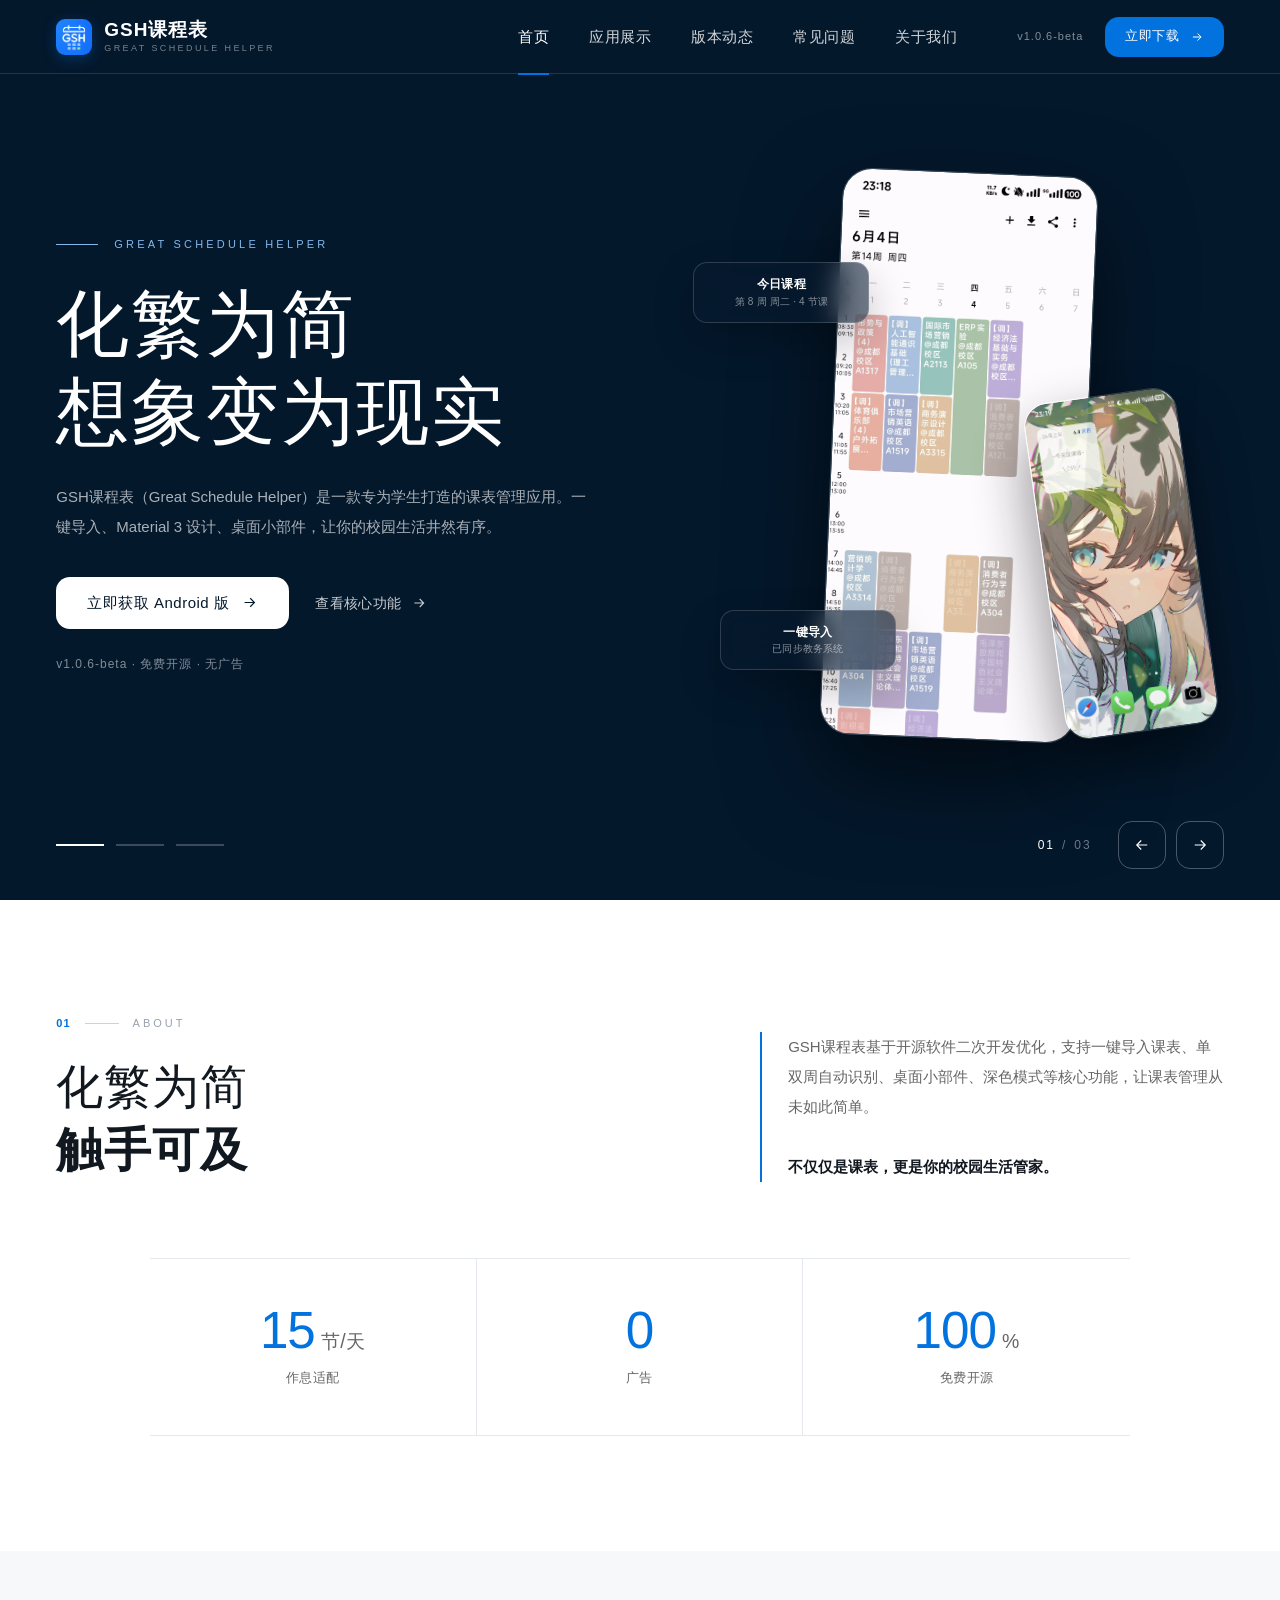
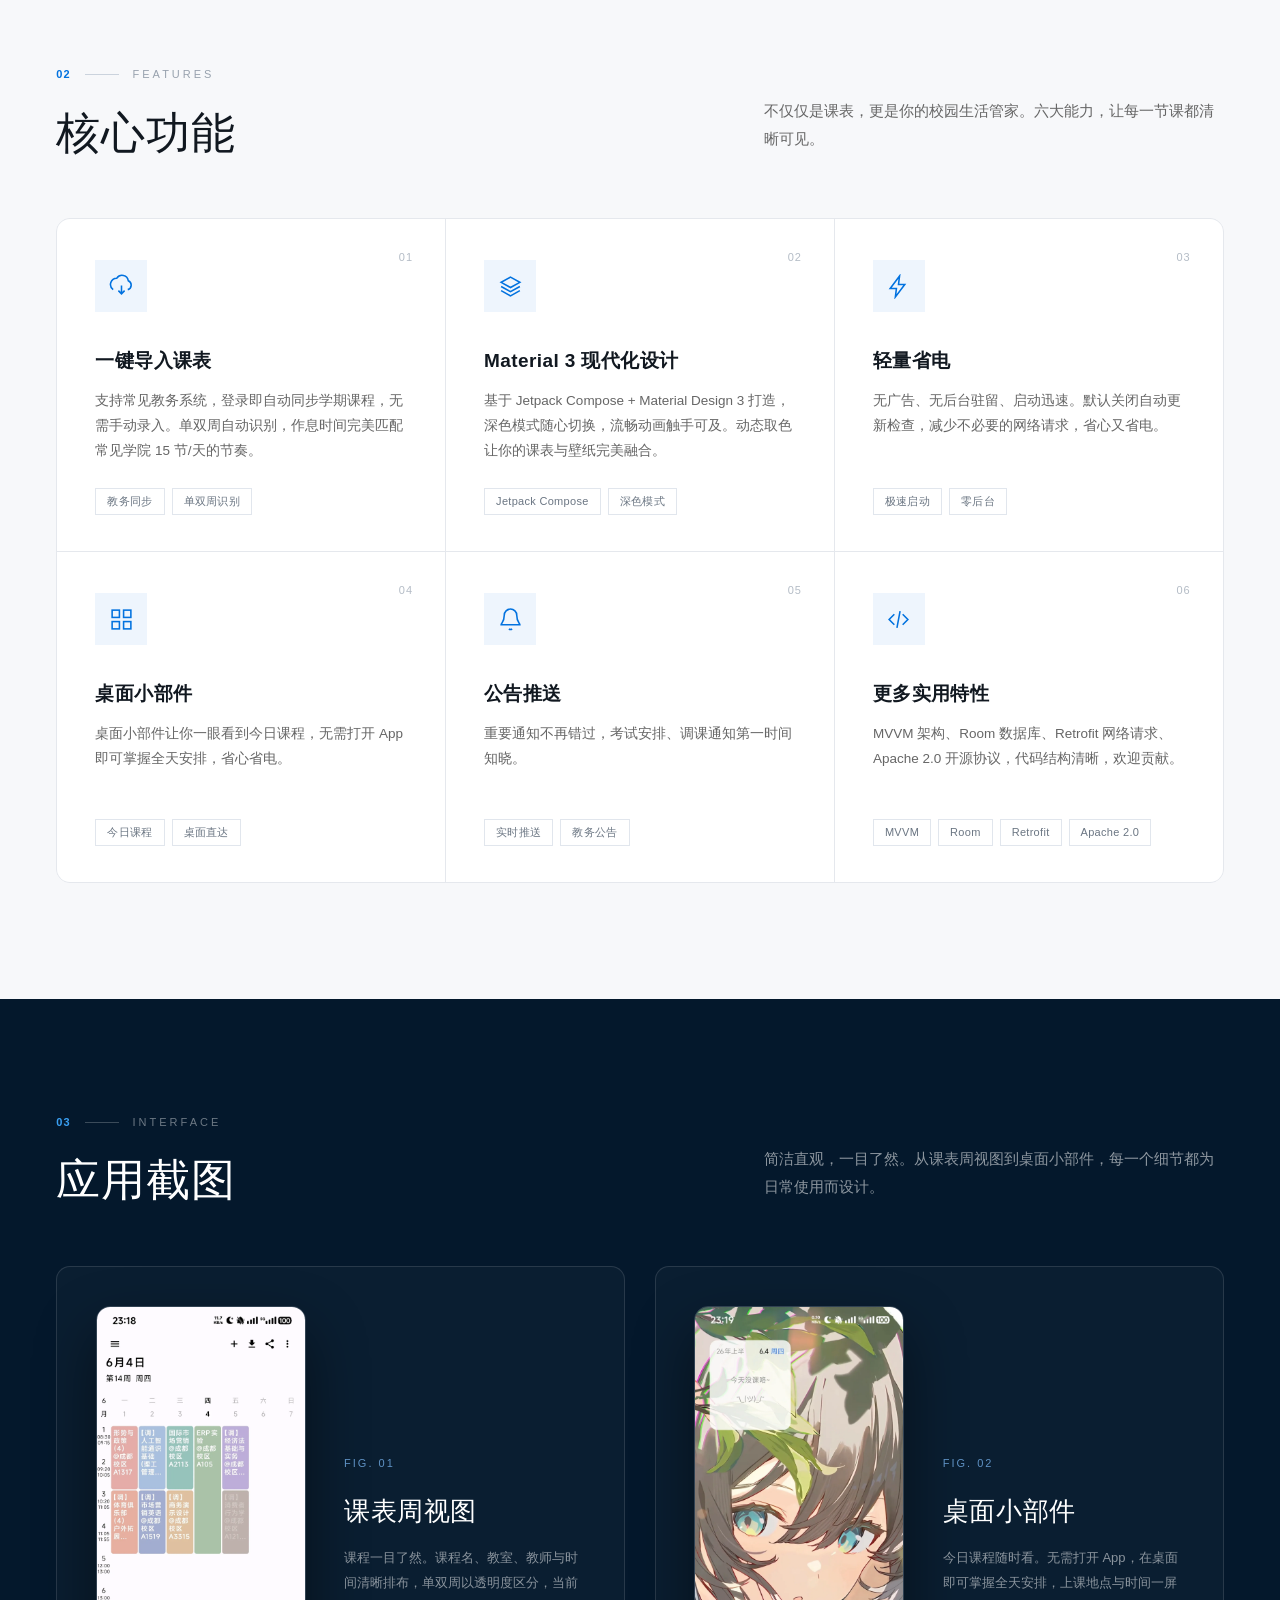
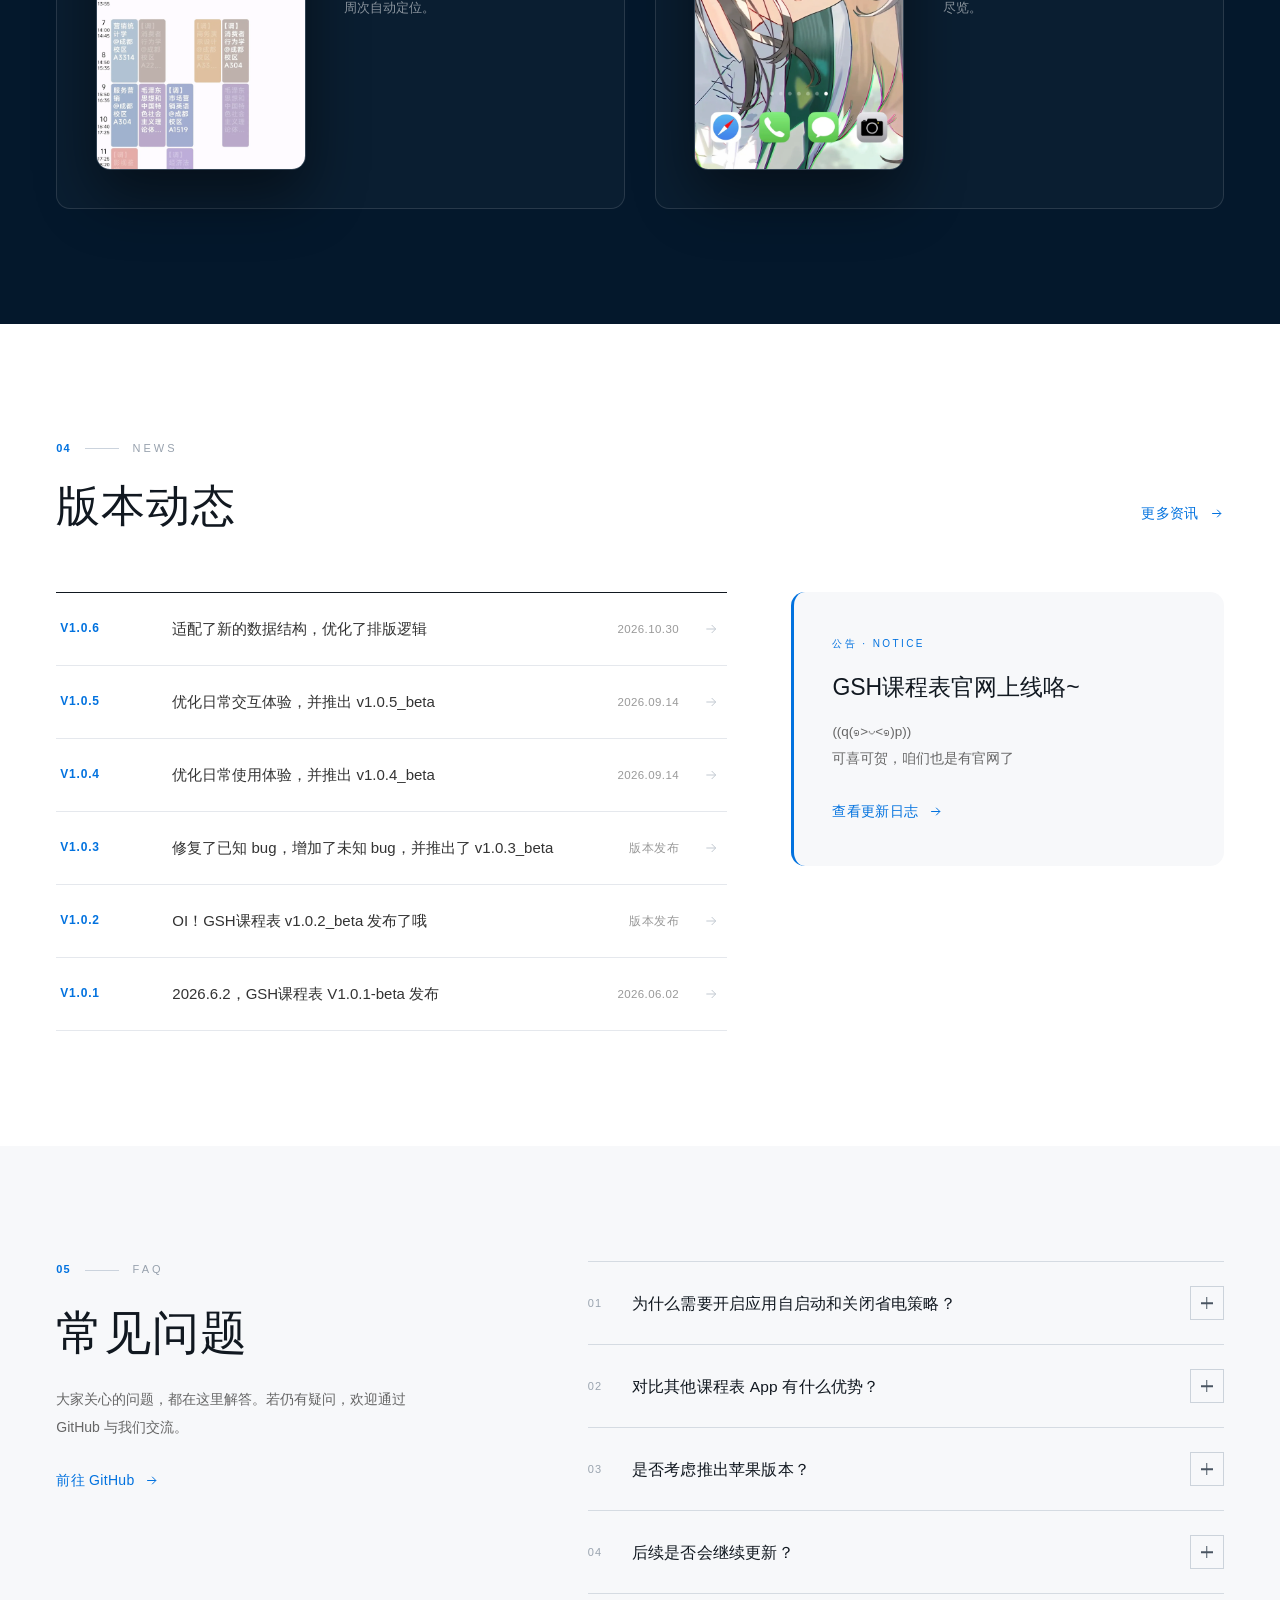
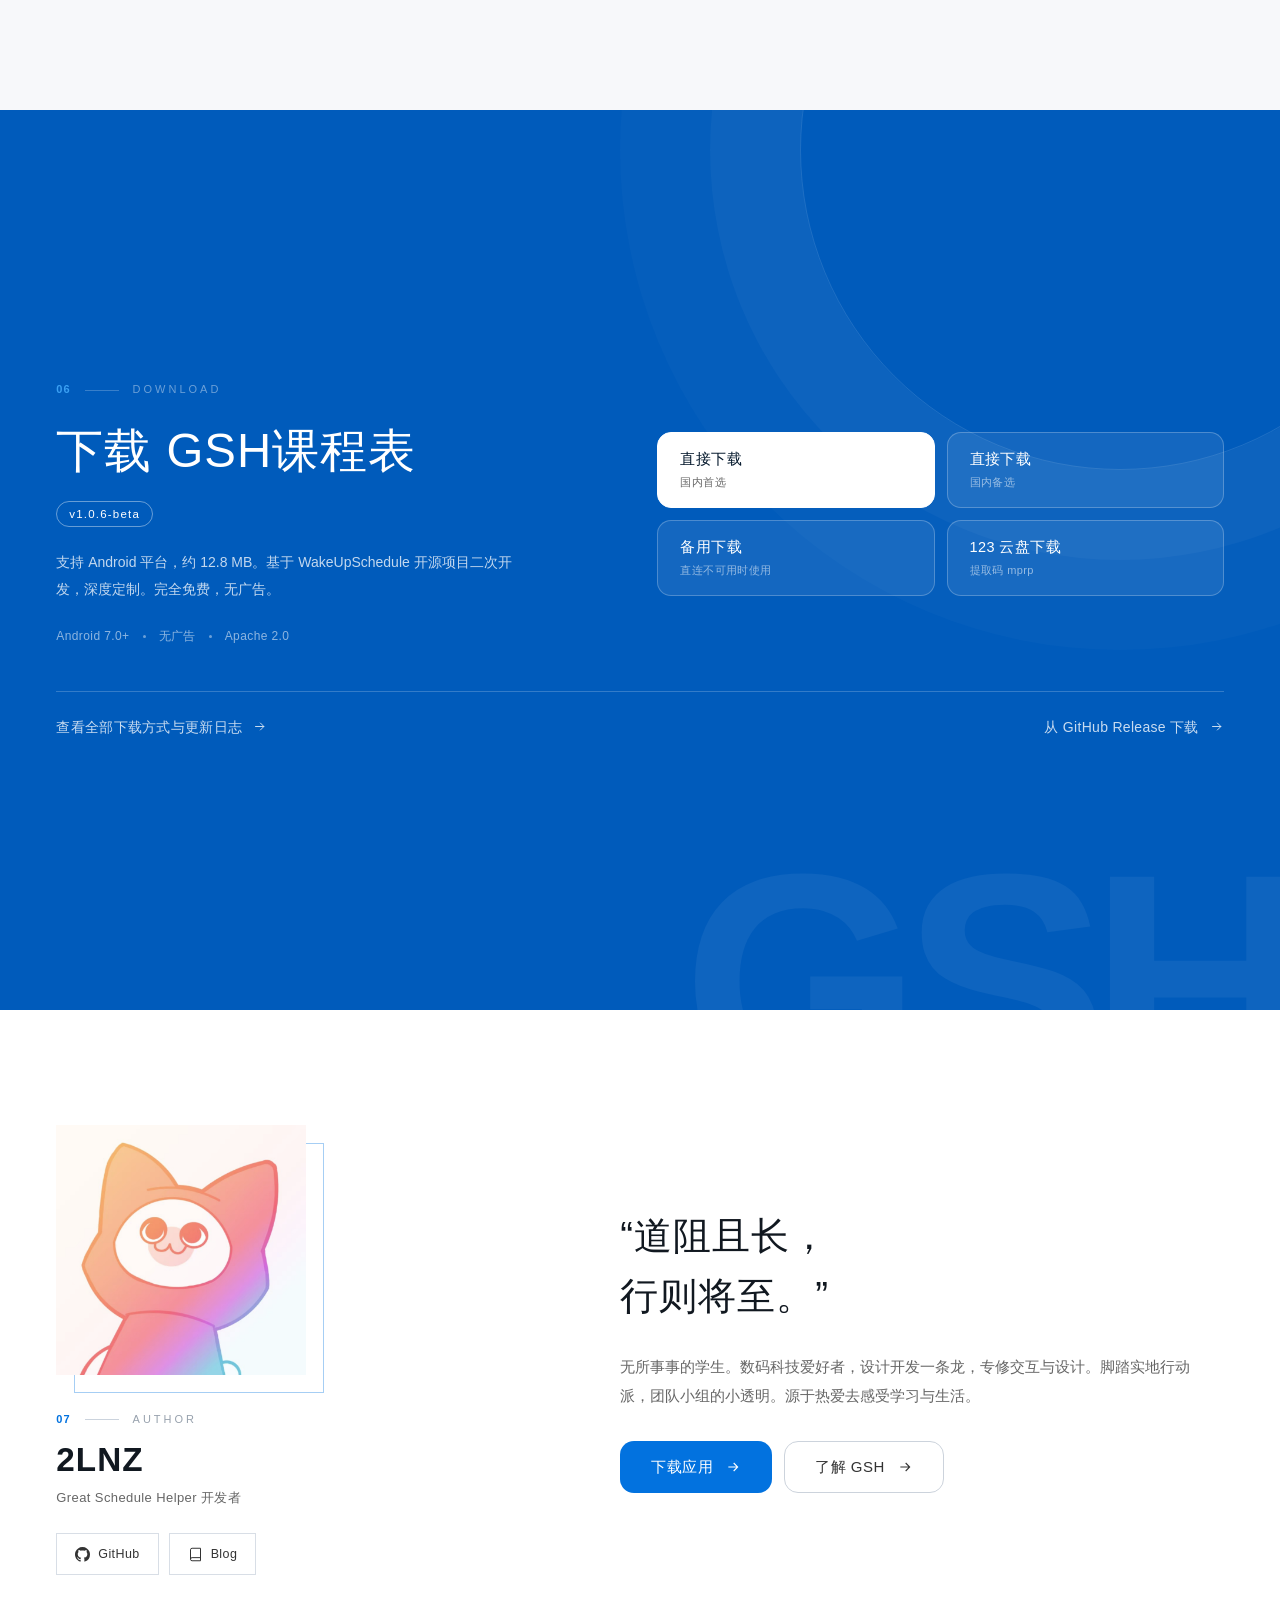
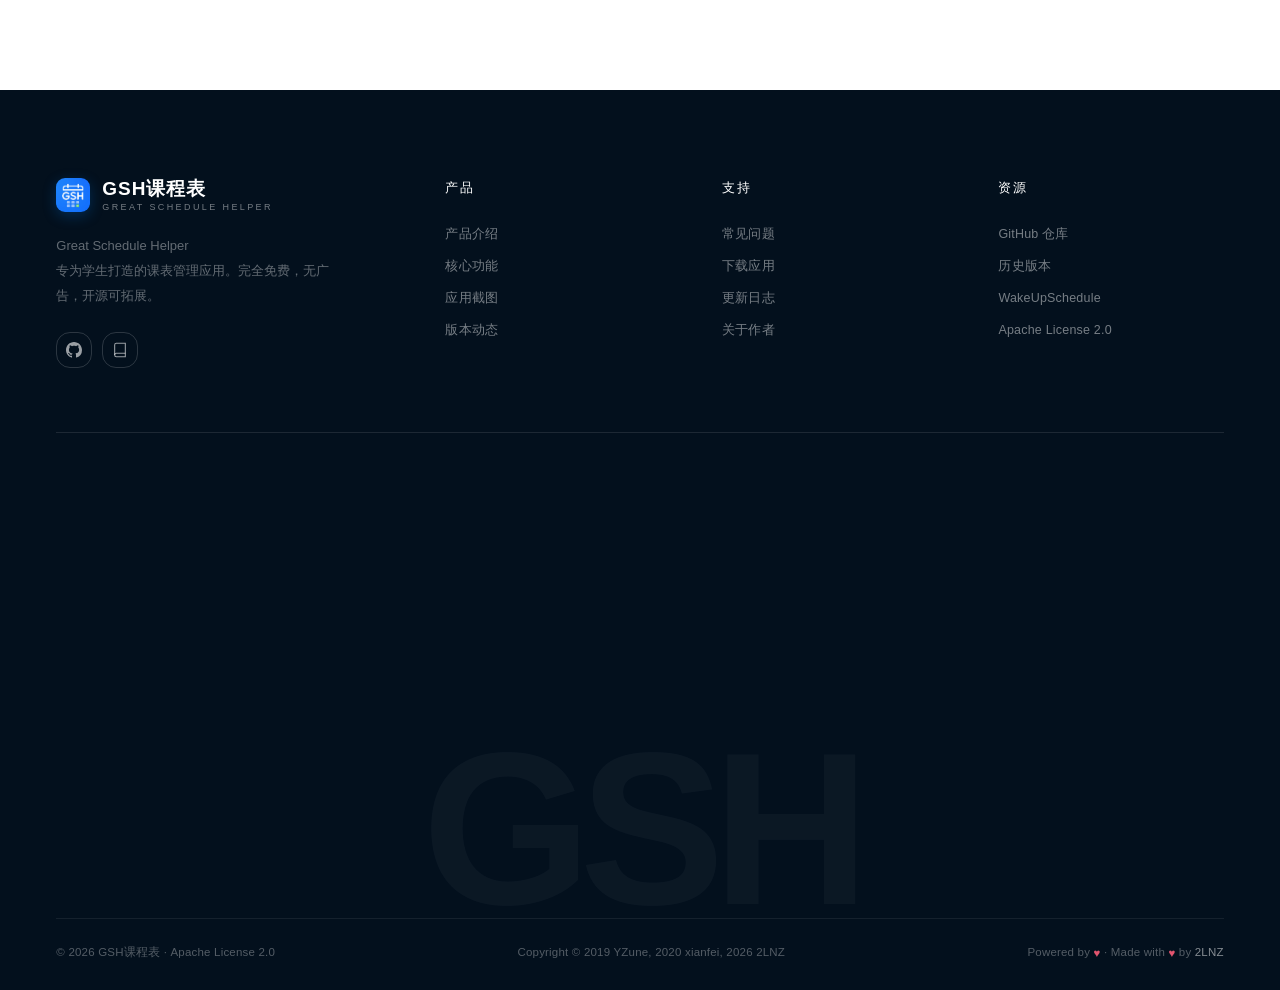
==== commit 98b15133: "官网也没更新" ====
--- a/docs/index.html
+++ b/docs/index.html
@@ -26,7 +26,7 @@
     "url": "https://gsh.2lnz.top/",
     "operatingSystem": "Android",
     "applicationCategory": "EducationalApplication",
-    "softwareVersion": "1.0.5-beta",
+    "softwareVersion": "1.0.6-beta",
     "description": "GSH课程表（Great Schedule Helper）是一款专为学生打造的课表管理应用。一键导入、Material 3 设计、桌面小部件，完全免费开源。",
     "offers": { "@type": "Offer", "price": "0", "priceCurrency": "CNY" },
     "author": { "@type": "Person", "name": "2LNZ", "url": "https://github.com/2lnz" },
@@ -65,7 +65,7 @@
       </nav>
 
       <div class="header-actions">
-        <span class="header-version">v1.0.5-beta</span>
+        <span class="header-version">v1.0.6-beta</span>
         <a href="download.html" class="btn-download">立即下载
           <svg width="14" height="14" viewBox="0 0 24 24" fill="none" stroke="currentColor" stroke-width="1.7" aria-hidden="true"><path d="M5 12h14M13 6l6 6-6 6"/></svg>
         </a>
@@ -89,7 +89,7 @@
       <a href="download.html"><span>08</span>下载</a>
     </nav>
     <div class="mobile-menu-foot">
-      <p class="mobile-menu-meta">V1.0.5-BETA · 免费开源 · 无广告</p>
+      <p class="mobile-menu-meta">V1.0.6-BETA · 免费开源 · 无广告</p>
       <a href="download.html" class="btn btn-blue">立即下载
         <svg width="15" height="15" viewBox="0 0 24 24" fill="none" stroke="currentColor" stroke-width="1.6" aria-hidden="true"><path d="M5 12h14M13 6l6 6-6 6"/></svg>
       </a>
@@ -118,7 +118,7 @@
                   <svg width="16" height="16" viewBox="0 0 24 24" fill="none" stroke="currentColor" stroke-width="1.6" aria-hidden="true"><path d="M5 12h14M13 6l6 6-6 6"/></svg>
                 </a>
               </div>
-              <p class="hero-note">v1.0.5-beta · 免费开源 · 无广告</p>
+              <p class="hero-note">v1.0.6-beta · 免费开源 · 无广告</p>
             </div>
 
             <div class="hero-visual">
@@ -440,6 +440,14 @@
         <div class="news-layout">
           <div class="news-list" data-reveal>
             <a href="download.html#changelog" class="news-item">
+              <span class="news-ver">V1.0.6</span>
+              <span class="news-title">适配了新的数据结构，优化了排版逻辑</span>
+              <span class="news-date">2026.10.30</span>
+              <span class="news-arrow">
+                <svg width="16" height="16" viewBox="0 0 24 24" fill="none" stroke="currentColor" stroke-width="1.5" aria-hidden="true"><path d="M5 12h14M13 6l6 6-6 6"/></svg>
+              </span>
+            </a>
+            <a href="download.html#changelog" class="news-item">
               <span class="news-ver">V1.0.5</span>
               <span class="news-title">优化日常交互体验，并推出 v1.0.5_beta</span>
               <span class="news-date">2026.09.14</span>
@@ -559,7 +567,7 @@
           <div class="download-copy">
             <div class="sec-label sec-label--dark"><span>06</span><i></i>DOWNLOAD</div>
             <h2>下载 GSH课程表</h2>
-            <span class="version-badge">v1.0.5-beta</span>
+            <span class="version-badge">v1.0.6-beta</span>
             <p>支持 Android 平台，约 12.8 MB。基于 WakeUpSchedule 开源项目二次开发，深度定制。完全免费，无广告。</p>
             <div class="download-meta">
               <span>Android 7.0+</span><i></i><span>无广告</span><i></i><span>Apache 2.0</span>
